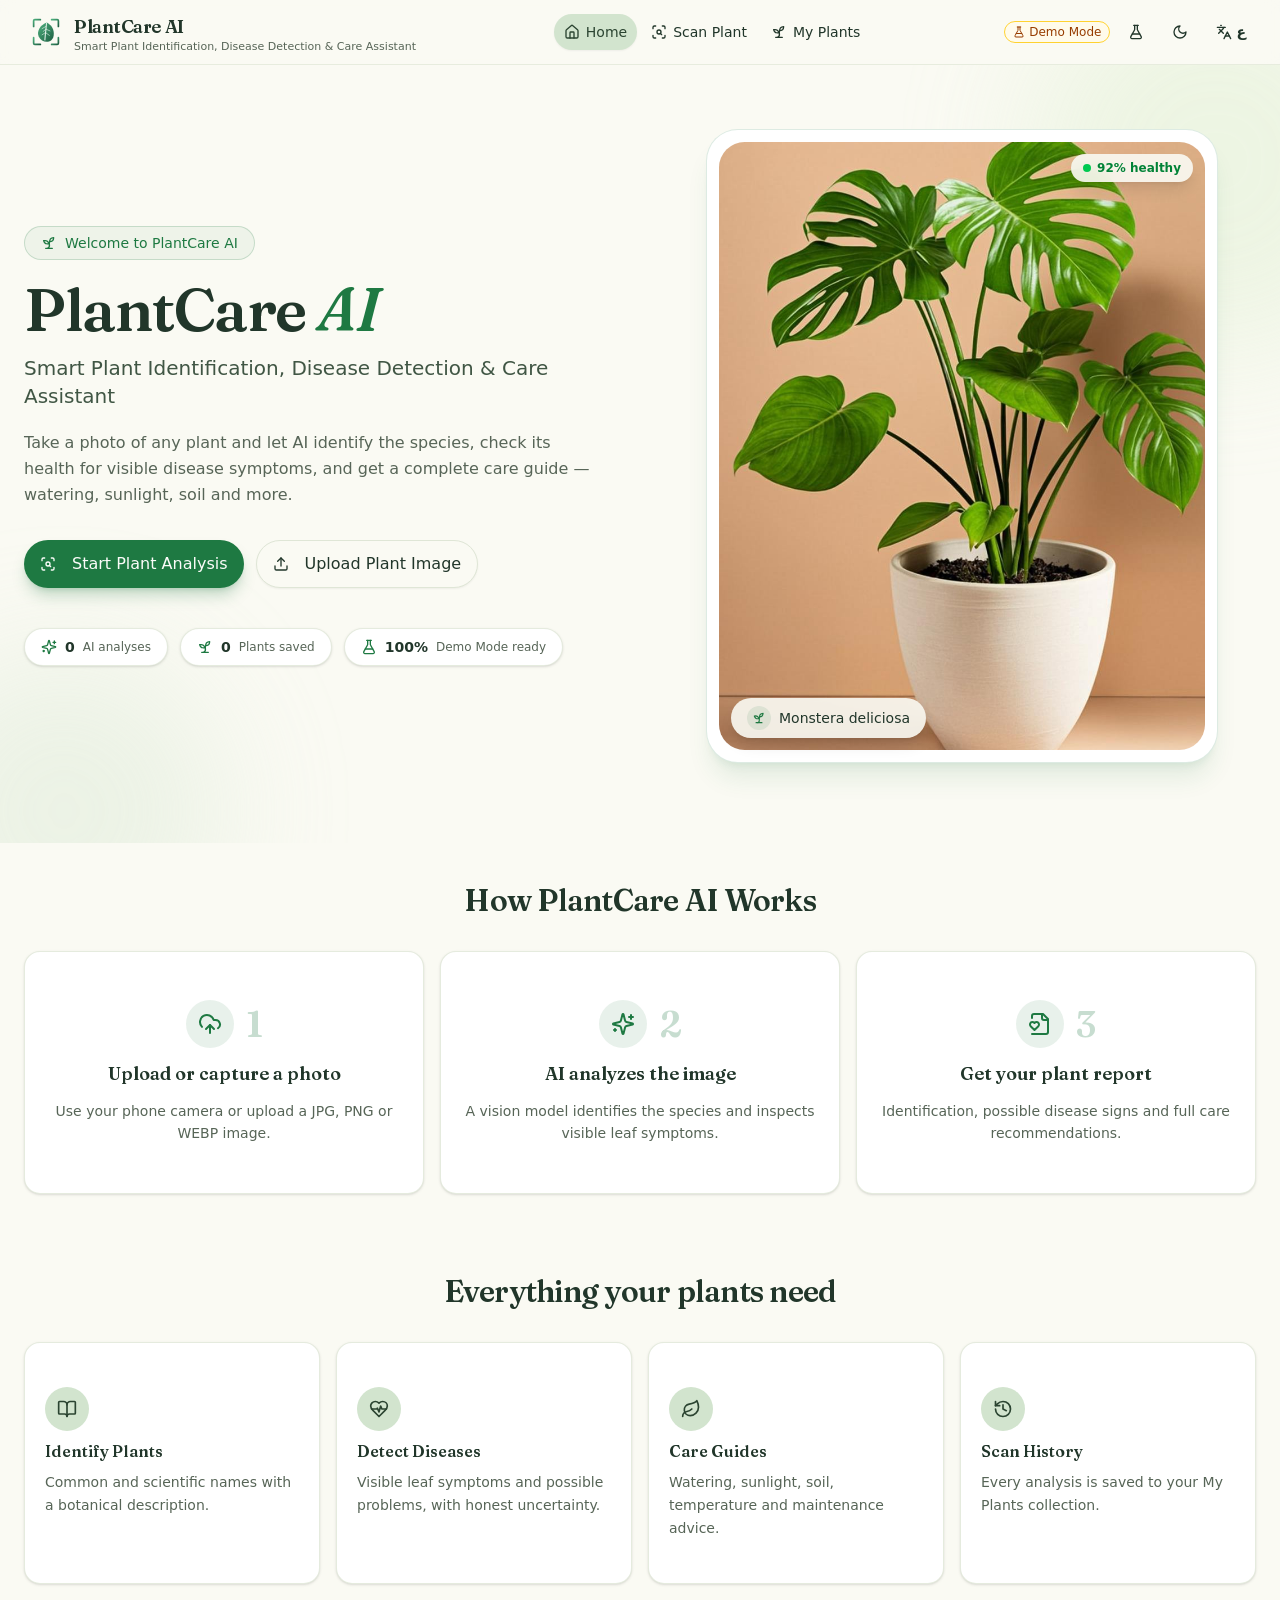
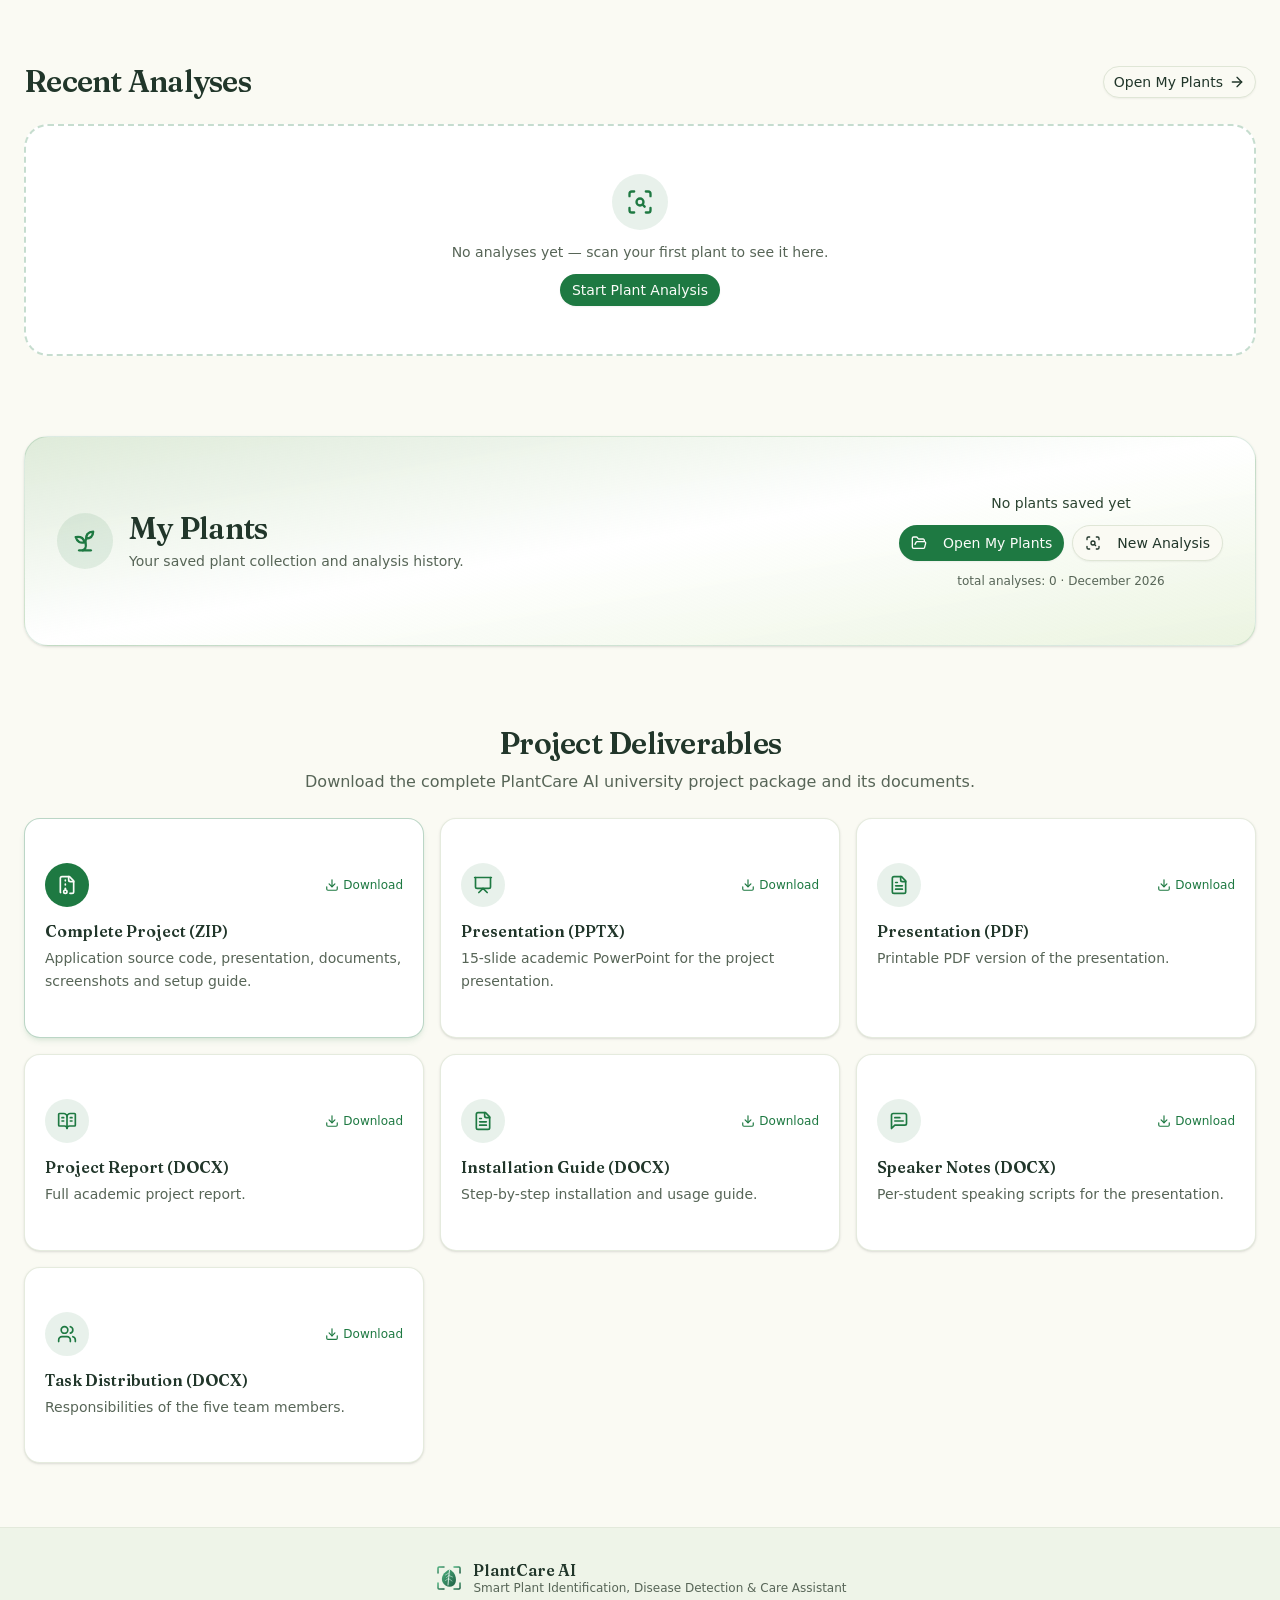
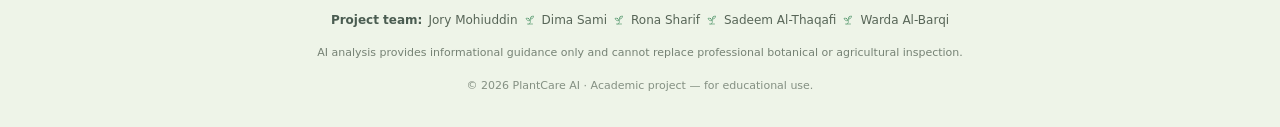
==== index.html @ 771bd0c8 "PlantCare AI - static PWA build (Demo Mode + localStorage)" ====
<!DOCTYPE html><!--mfFXc1mA4t9Ssm4bQJdGR--><html lang="en" dir="ltr"><head><meta charSet="utf-8"/><meta name="viewport" content="width=device-width, initial-scale=1, maximum-scale=1, viewport-fit=cover, user-scalable=no"/><link rel="preload" href="/_next/static/media/03bda585a99c6450-s.p.ad37b9d9.woff2" as="font" crossorigin="" type="font/woff2"/><link rel="preload" href="/_next/static/media/3c7c6164b2587822-s.p.7f689f7d.woff2" as="font" crossorigin="" type="font/woff2"/><link rel="preload" href="/_next/static/media/744885950b1fe0ff-s.p.aa165a4d.woff2" as="font" crossorigin="" type="font/woff2"/><link rel="preload" href="/_next/static/media/83afe278b6a6bb3c-s.p.3a6ba036.woff2" as="font" crossorigin="" type="font/woff2"/><link rel="preload" as="image" href="/hero-plant.png"/><link rel="stylesheet" href="/_next/static/chunks/dd756af5e0d811d9.css" data-precedence="next"/><link rel="stylesheet" href="/_next/static/chunks/18bc8b0139c3424d.css" data-precedence="next"/><link rel="preload" as="script" fetchPriority="low" href="/_next/static/chunks/58c60a5fa6b544da.js"/><script src="/_next/static/chunks/771dedee3f5e1621.js" async=""></script><script src="/_next/static/chunks/66e3bf27d5c040a6.js" async=""></script><script src="/_next/static/chunks/turbopack-ecc1a90a7cceb577.js" async=""></script><script src="/_next/static/chunks/00d69327ba5409fd.js" async=""></script><script src="/_next/static/chunks/1104eb3445058576.js" async=""></script><script src="/_next/static/chunks/33d3f2c0cda968c7.js" async=""></script><script src="/_next/static/chunks/ba1fbe4ec4967b3c.js" async=""></script><meta name="next-size-adjust" content=""/><meta name="theme-color" media="(prefers-color-scheme: light)" content="#2E6B4F"/><meta name="theme-color" media="(prefers-color-scheme: dark)" content="#1E4A36"/><title>PlantCare AI — Smart Plant Identification, Disease Detection &amp; Care Assistant</title><meta name="description" content="Take a photo of any plant and let AI identify the species, detect visible disease symptoms, and provide a complete care guide. Academic project by Jory Mohiuddin, Dima Sami, Rona Sharif, Sadeem Al-Thaqafi and Warda Al-Barqi."/><meta name="application-name" content="PlantCare AI"/><link rel="manifest" href="/manifest.webmanifest"/><meta name="keywords" content="PlantCare AI,plant identification,plant disease detection,AI plant care,botany,smart agriculture"/><meta name="format-detection" content="telephone=no"/><meta name="mobile-web-app-capable" content="yes"/><meta name="apple-mobile-web-app-title" content="PlantCare AI"/><meta name="apple-mobile-web-app-status-bar-style" content="default"/><link rel="icon" href="/icon-192.png" sizes="192x192" type="image/png"/><link rel="icon" href="/icon-512.png" sizes="512x512" type="image/png"/><link rel="apple-touch-icon" href="/apple-touch-icon.png" sizes="180x180" type="image/png"/><script src="/_next/static/chunks/a6dad97d9634a72d.js" noModule=""></script></head><body class="fraunces_3cca8f93-module__8n-LZG__variable inter_987ed741-module__3d4SEW__variable noto_kufi_arabic_4b59ee94-module__-ZyL3a__variable antialiased bg-background text-foreground"><div hidden=""><!--$--><!--/$--></div><script>((a,b,c,d,e,f,g,h)=>{let i=document.documentElement,j=["light","dark"];function k(b){var c;(Array.isArray(a)?a:[a]).forEach(a=>{let c="class"===a,d=c&&f?e.map(a=>f[a]||a):e;c?(i.classList.remove(...d),i.classList.add(f&&f[b]?f[b]:b)):i.setAttribute(a,b)}),c=b,h&&j.includes(c)&&(i.style.colorScheme=c)}if(d)k(d);else try{let a=localStorage.getItem(b)||c,d=g&&"system"===a?window.matchMedia("(prefers-color-scheme: dark)").matches?"dark":"light":a;k(d)}catch(a){}})("class","theme","light",null,["light","dark"],null,false,true)</script><div class="flex min-h-screen flex-col bg-background text-foreground pb-[calc(66px+env(safe-area-inset-bottom))] md:pb-0"><header class="sticky top-0 z-40 w-full border-b border-border/70 bg-background/85 backdrop-blur supports-[backdrop-filter]:bg-background/70" style="padding-top:env(safe-area-inset-top)"><div class="mx-auto flex h-16 w-full max-w-7xl items-center justify-between gap-2 px-4 sm:px-6"><button class="flex items-center gap-2.5 rounded-xl px-1 py-1 outline-none focus-visible:ring-2 focus-visible:ring-ring" aria-label="PlantCare AI home"><svg viewBox="0 0 64 64" class="h-9 w-9 shrink-0" role="img" aria-label="PlantCare AI leaf logo"><defs><linearGradient id="leafGradient" x1="0" y1="0" x2="1" y2="1"><stop offset="0%" stop-color="#4caf7d"></stop><stop offset="100%" stop-color="#1e5f43"></stop></linearGradient></defs><path d="M10 22 V12 a2 2 0 0 1 2-2 H22" fill="none" stroke="url(#leafGradient)" stroke-width="3" stroke-linecap="round"></path><path d="M42 10 H52 a2 2 0 0 1 2 2 V22" fill="none" stroke="url(#leafGradient)" stroke-width="3" stroke-linecap="round"></path><path d="M54 42 V52 a2 2 0 0 1-2 2 H42" fill="none" stroke="url(#leafGradient)" stroke-width="3" stroke-linecap="round"></path><path d="M22 54 H12 a2 2 0 0 1-2-2 V42" fill="none" stroke="url(#leafGradient)" stroke-width="3" stroke-linecap="round"></path><path d="M33 15 C 21 20 15 31 19 40 C 23 49 34 52 41 47 C 48 42 47 28 41 21 C 39 19 36 16 33 15 Z" fill="url(#leafGradient)"></path><path d="M33 16 C 32 26 31 34 30 46" fill="none" stroke="#eaf6ef" stroke-width="2" stroke-linecap="round" opacity="0.9"></path><path d="M32 22 L 25 26 M32 27 L 27 31 M31 33 L 25 37 M31 33 L 38 38 M32 27 L 39 30" fill="none" stroke="#eaf6ef" stroke-width="1.4" stroke-linecap="round" opacity="0.75"></path></svg><span class="flex flex-col items-start leading-none"><span class="font-display text-lg font-semibold tracking-tight text-foreground">PlantCare AI</span><span class="hidden text-[11px] text-muted-foreground sm:inline-block">Smart Plant Identification, Disease Detection &amp; Care Assistant</span></span></button><nav class="flex items-center gap-1" aria-label="Main navigation"><button data-slot="button" class="inline-flex items-center justify-center whitespace-nowrap font-medium transition-all disabled:pointer-events-none disabled:opacity-50 [&amp;_svg]:pointer-events-none [&amp;_svg:not([class*=&#x27;size-&#x27;])]:size-4 shrink-0 [&amp;_svg]:shrink-0 outline-none focus-visible:border-ring focus-visible:ring-ring/50 focus-visible:ring-[3px] aria-invalid:ring-destructive/20 dark:aria-invalid:ring-destructive/40 aria-invalid:border-destructive bg-secondary text-secondary-foreground shadow-xs hover:bg-secondary/80 has-[&gt;svg]:px-2.5 h-9 gap-1.5 rounded-full px-2.5 text-sm sm:px-4" aria-current="page"><svg xmlns="http://www.w3.org/2000/svg" width="24" height="24" viewBox="0 0 24 24" fill="none" stroke="currentColor" stroke-width="2" stroke-linecap="round" stroke-linejoin="round" class="lucide lucide-house h-4 w-4" aria-hidden="true"><path d="M15 21v-8a1 1 0 0 0-1-1h-4a1 1 0 0 0-1 1v8"></path><path d="M3 10a2 2 0 0 1 .709-1.528l7-5.999a2 2 0 0 1 2.582 0l7 5.999A2 2 0 0 1 21 10v9a2 2 0 0 1-2 2H5a2 2 0 0 1-2-2z"></path></svg><span class="hidden sm:inline">Home</span><span class="sr-only sm:not-sr-only sm:hidden">Home</span></button><button data-slot="button" class="inline-flex items-center justify-center whitespace-nowrap font-medium transition-all disabled:pointer-events-none disabled:opacity-50 [&amp;_svg]:pointer-events-none [&amp;_svg:not([class*=&#x27;size-&#x27;])]:size-4 shrink-0 [&amp;_svg]:shrink-0 outline-none focus-visible:border-ring focus-visible:ring-ring/50 focus-visible:ring-[3px] aria-invalid:ring-destructive/20 dark:aria-invalid:ring-destructive/40 aria-invalid:border-destructive hover:bg-accent hover:text-accent-foreground dark:hover:bg-accent/50 has-[&gt;svg]:px-2.5 h-9 gap-1.5 rounded-full px-2.5 text-sm sm:px-4"><svg xmlns="http://www.w3.org/2000/svg" width="24" height="24" viewBox="0 0 24 24" fill="none" stroke="currentColor" stroke-width="2" stroke-linecap="round" stroke-linejoin="round" class="lucide lucide-scan-search h-4 w-4" aria-hidden="true"><path d="M3 7V5a2 2 0 0 1 2-2h2"></path><path d="M17 3h2a2 2 0 0 1 2 2v2"></path><path d="M21 17v2a2 2 0 0 1-2 2h-2"></path><path d="M7 21H5a2 2 0 0 1-2-2v-2"></path><circle cx="12" cy="12" r="3"></circle><path d="m16 16-1.9-1.9"></path></svg><span class="hidden xs:inline sm:inline">Scan Plant</span><span class="sr-only sm:not-sr-only sm:hidden">Scan Plant</span></button><button data-slot="button" class="inline-flex items-center justify-center whitespace-nowrap font-medium transition-all disabled:pointer-events-none disabled:opacity-50 [&amp;_svg]:pointer-events-none [&amp;_svg:not([class*=&#x27;size-&#x27;])]:size-4 shrink-0 [&amp;_svg]:shrink-0 outline-none focus-visible:border-ring focus-visible:ring-ring/50 focus-visible:ring-[3px] aria-invalid:ring-destructive/20 dark:aria-invalid:ring-destructive/40 aria-invalid:border-destructive hover:bg-accent hover:text-accent-foreground dark:hover:bg-accent/50 has-[&gt;svg]:px-2.5 h-9 gap-1.5 rounded-full px-2.5 text-sm sm:px-4"><svg xmlns="http://www.w3.org/2000/svg" width="24" height="24" viewBox="0 0 24 24" fill="none" stroke="currentColor" stroke-width="2" stroke-linecap="round" stroke-linejoin="round" class="lucide lucide-sprout h-4 w-4" aria-hidden="true"><path d="M7 20h10"></path><path d="M10 20c5.5-2.5.8-6.4 3-10"></path><path d="M9.5 9.4c1.1.8 1.8 2.2 2.3 3.7-2 .4-3.5.4-4.8-.3-1.2-.6-2.3-1.9-3-4.2 2.8-.5 4.4 0 5.5.8z"></path><path d="M14.1 6a7 7 0 0 0-1.1 4c1.9-.1 3.3-.6 4.3-1.4 1-1 1.6-2.3 1.7-4.6-2.7.1-4 1-4.9 2z"></path></svg><span class="hidden sm:inline">My Plants</span><span class="sr-only sm:not-sr-only sm:hidden">My Plants</span></button></nav><div class="flex items-center gap-1.5 sm:gap-2"><span data-slot="badge" class="items-center justify-center border px-2 py-0.5 text-xs font-medium w-fit whitespace-nowrap shrink-0 [&amp;&gt;svg]:size-3 [&amp;&gt;svg]:pointer-events-none focus-visible:border-ring focus-visible:ring-ring/50 focus-visible:ring-[3px] aria-invalid:ring-destructive/20 dark:aria-invalid:ring-destructive/40 aria-invalid:border-destructive transition-[color,box-shadow] overflow-hidden [a&amp;]:hover:bg-accent [a&amp;]:hover:text-accent-foreground hidden gap-1 rounded-full border-green-300 bg-green-50 text-green-800 md:inline-flex dark:border-green-800 dark:bg-green-950 dark:text-green-300"><svg xmlns="http://www.w3.org/2000/svg" width="24" height="24" viewBox="0 0 24 24" fill="none" stroke="currentColor" stroke-width="2" stroke-linecap="round" stroke-linejoin="round" class="lucide lucide-sparkles h-3 w-3" aria-hidden="true"><path d="M9.937 15.5A2 2 0 0 0 8.5 14.063l-6.135-1.582a.5.5 0 0 1 0-.962L8.5 9.936A2 2 0 0 0 9.937 8.5l1.582-6.135a.5.5 0 0 1 .963 0L14.063 8.5A2 2 0 0 0 15.5 9.937l6.135 1.581a.5.5 0 0 1 0 .964L15.5 14.063a2 2 0 0 0-1.437 1.437l-1.582 6.135a.5.5 0 0 1-.963 0z"></path><path d="M20 3v4"></path><path d="M22 5h-4"></path><path d="M4 17v2"></path><path d="M5 18H3"></path></svg>AI Connected</span><button data-slot="popover-trigger" class="inline-flex items-center justify-center gap-2 whitespace-nowrap text-sm font-medium transition-all disabled:pointer-events-none disabled:opacity-50 [&amp;_svg]:pointer-events-none [&amp;_svg:not([class*=&#x27;size-&#x27;])]:size-4 shrink-0 [&amp;_svg]:shrink-0 outline-none focus-visible:border-ring focus-visible:ring-ring/50 focus-visible:ring-[3px] aria-invalid:ring-destructive/20 dark:aria-invalid:ring-destructive/40 aria-invalid:border-destructive hover:bg-accent hover:text-accent-foreground dark:hover:bg-accent/50 size-9 h-9 w-9 rounded-full" aria-label="Demo mode toggle" type="button" aria-haspopup="dialog" aria-expanded="false" aria-controls="radix-_R_1clfdb_" data-state="closed"><svg xmlns="http://www.w3.org/2000/svg" width="24" height="24" viewBox="0 0 24 24" fill="none" stroke="currentColor" stroke-width="2" stroke-linecap="round" stroke-linejoin="round" class="lucide lucide-flask-conical h-4 w-4" aria-hidden="true"><path d="M14 2v6a2 2 0 0 0 .245.96l5.51 10.08A2 2 0 0 1 18 22H6a2 2 0 0 1-1.755-2.96l5.51-10.08A2 2 0 0 0 10 8V2"></path><path d="M6.453 15h11.094"></path><path d="M8.5 2h7"></path></svg></button><button data-slot="button" class="inline-flex items-center justify-center gap-2 whitespace-nowrap text-sm font-medium transition-all disabled:pointer-events-none disabled:opacity-50 [&amp;_svg]:pointer-events-none [&amp;_svg:not([class*=&#x27;size-&#x27;])]:size-4 shrink-0 [&amp;_svg]:shrink-0 outline-none focus-visible:border-ring focus-visible:ring-ring/50 focus-visible:ring-[3px] aria-invalid:ring-destructive/20 dark:aria-invalid:ring-destructive/40 aria-invalid:border-destructive hover:bg-accent hover:text-accent-foreground dark:hover:bg-accent/50 size-9 h-9 w-9 rounded-full" aria-label="Toggle dark mode"><svg xmlns="http://www.w3.org/2000/svg" width="24" height="24" viewBox="0 0 24 24" fill="none" stroke="currentColor" stroke-width="2" stroke-linecap="round" stroke-linejoin="round" class="lucide lucide-moon h-4 w-4" aria-hidden="true"><path d="M12 3a6 6 0 0 0 9 9 9 9 0 1 1-9-9Z"></path></svg></button><button data-slot="button" class="inline-flex items-center justify-center whitespace-nowrap text-sm font-medium transition-all disabled:pointer-events-none disabled:opacity-50 [&amp;_svg]:pointer-events-none [&amp;_svg:not([class*=&#x27;size-&#x27;])]:size-4 shrink-0 [&amp;_svg]:shrink-0 outline-none focus-visible:border-ring focus-visible:ring-ring/50 focus-visible:ring-[3px] aria-invalid:ring-destructive/20 dark:aria-invalid:ring-destructive/40 aria-invalid:border-destructive hover:bg-accent hover:text-accent-foreground dark:hover:bg-accent/50 has-[&gt;svg]:px-2.5 h-9 gap-1 rounded-full px-2.5" aria-label="Switch language English Arabic"><svg xmlns="http://www.w3.org/2000/svg" width="24" height="24" viewBox="0 0 24 24" fill="none" stroke="currentColor" stroke-width="2" stroke-linecap="round" stroke-linejoin="round" class="lucide lucide-languages h-4 w-4" aria-hidden="true"><path d="m5 8 6 6"></path><path d="m4 14 6-6 2-3"></path><path d="M2 5h12"></path><path d="M7 2h1"></path><path d="m22 22-5-10-5 10"></path><path d="M14 18h6"></path></svg><span class="text-sm font-semibold">ع</span></button></div></div></header><main class="flex-1"><div style="opacity:0;transform:translateY(10px)"><section class="relative overflow-hidden"><div aria-hidden="true" class="pointer-events-none absolute -top-24 end-[-8rem] h-96 w-96 rounded-full bg-accent/50 blur-3xl opacity-70"></div><div aria-hidden="true" class="pointer-events-none absolute -bottom-32 start-[-6rem] h-80 w-80 rounded-full bg-secondary/60 blur-3xl opacity-60"></div><div class="mx-auto grid w-full max-w-7xl items-center gap-10 px-4 pb-14 pt-12 sm:px-6 lg:grid-cols-2 lg:gap-14 lg:pb-20 lg:pt-16"><div class="relative z-10 text-center lg:text-start"><div class="mb-4 inline-flex items-center gap-2 rounded-full border border-primary/20 bg-primary/5 px-4 py-1.5 text-sm font-medium text-primary" style="opacity:0;transform:translateY(16px)"><svg xmlns="http://www.w3.org/2000/svg" width="24" height="24" viewBox="0 0 24 24" fill="none" stroke="currentColor" stroke-width="2" stroke-linecap="round" stroke-linejoin="round" class="lucide lucide-sprout h-4 w-4" aria-hidden="true"><path d="M7 20h10"></path><path d="M10 20c5.5-2.5.8-6.4 3-10"></path><path d="M9.5 9.4c1.1.8 1.8 2.2 2.3 3.7-2 .4-3.5.4-4.8-.3-1.2-.6-2.3-1.9-3-4.2 2.8-.5 4.4 0 5.5.8z"></path><path d="M14.1 6a7 7 0 0 0-1.1 4c1.9-.1 3.3-.6 4.3-1.4 1-1 1.6-2.3 1.7-4.6-2.7.1-4 1-4.9 2z"></path></svg>Welcome to PlantCare AI</div><h1 class="font-display text-4xl font-semibold leading-[1.1] tracking-tight text-foreground sm:text-5xl lg:text-6xl" style="opacity:0;transform:translateY(20px)">PlantCare<!-- --> <span class="italic text-primary">AI</span></h1><p class="mt-3 max-w-xl text-lg font-medium text-secondary-foreground/90 sm:text-xl lg:mx-0" style="opacity:0;transform:translateY(20px)">Smart Plant Identification, Disease Detection &amp; Care Assistant</p><p class="mx-auto mt-5 max-w-xl text-base leading-relaxed text-muted-foreground lg:mx-0" style="opacity:0;transform:translateY(20px)">Take a photo of any plant and let AI identify the species, check its health for visible disease symptoms, and get a complete care guide — watering, sunlight, soil and more.</p><div class="mt-8 flex flex-col items-center gap-3 sm:flex-row sm:justify-center lg:justify-start" style="opacity:0;transform:translateY(20px)"><button data-slot="button" class="inline-flex items-center justify-center gap-2 whitespace-nowrap font-medium disabled:pointer-events-none disabled:opacity-50 [&amp;_svg]:pointer-events-none [&amp;_svg:not([class*=&#x27;size-&#x27;])]:size-4 shrink-0 [&amp;_svg]:shrink-0 outline-none focus-visible:border-ring focus-visible:ring-ring/50 focus-visible:ring-[3px] aria-invalid:ring-destructive/20 dark:aria-invalid:ring-destructive/40 aria-invalid:border-destructive bg-primary text-primary-foreground hover:bg-primary/90 has-[&gt;svg]:px-4 h-12 rounded-full px-7 text-base shadow-lg shadow-primary/25 transition-transform hover:-translate-y-0.5"><svg xmlns="http://www.w3.org/2000/svg" width="24" height="24" viewBox="0 0 24 24" fill="none" stroke="currentColor" stroke-width="2" stroke-linecap="round" stroke-linejoin="round" class="lucide lucide-scan-search me-2 h-5 w-5" aria-hidden="true"><path d="M3 7V5a2 2 0 0 1 2-2h2"></path><path d="M17 3h2a2 2 0 0 1 2 2v2"></path><path d="M21 17v2a2 2 0 0 1-2 2h-2"></path><path d="M7 21H5a2 2 0 0 1-2-2v-2"></path><circle cx="12" cy="12" r="3"></circle><path d="m16 16-1.9-1.9"></path></svg>Start Plant Analysis</button><button data-slot="button" class="inline-flex items-center justify-center gap-2 whitespace-nowrap font-medium transition-all disabled:pointer-events-none disabled:opacity-50 [&amp;_svg]:pointer-events-none [&amp;_svg:not([class*=&#x27;size-&#x27;])]:size-4 shrink-0 [&amp;_svg]:shrink-0 outline-none focus-visible:border-ring focus-visible:ring-ring/50 focus-visible:ring-[3px] aria-invalid:ring-destructive/20 dark:aria-invalid:ring-destructive/40 aria-invalid:border-destructive border bg-background shadow-xs hover:bg-accent hover:text-accent-foreground dark:bg-input/30 dark:border-input dark:hover:bg-input/50 has-[&gt;svg]:px-4 h-12 rounded-full px-7 text-base"><svg xmlns="http://www.w3.org/2000/svg" width="24" height="24" viewBox="0 0 24 24" fill="none" stroke="currentColor" stroke-width="2" stroke-linecap="round" stroke-linejoin="round" class="lucide lucide-upload me-2 h-5 w-5" aria-hidden="true"><path d="M12 3v12"></path><path d="m17 8-5-5-5 5"></path><path d="M21 15v4a2 2 0 0 1-2 2H5a2 2 0 0 1-2-2v-4"></path></svg>Upload Plant Image</button></div><div class="mt-10 flex flex-wrap items-center justify-center gap-3 lg:justify-start" style="opacity:0"><div class="flex items-center gap-2 rounded-full border border-border/80 bg-card px-4 py-2 shadow-sm"><span class="text-primary"><svg xmlns="http://www.w3.org/2000/svg" width="24" height="24" viewBox="0 0 24 24" fill="none" stroke="currentColor" stroke-width="2" stroke-linecap="round" stroke-linejoin="round" class="lucide lucide-sparkles h-4 w-4" aria-hidden="true"><path d="M9.937 15.5A2 2 0 0 0 8.5 14.063l-6.135-1.582a.5.5 0 0 1 0-.962L8.5 9.936A2 2 0 0 0 9.937 8.5l1.582-6.135a.5.5 0 0 1 .963 0L14.063 8.5A2 2 0 0 0 15.5 9.937l6.135 1.581a.5.5 0 0 1 0 .964L15.5 14.063a2 2 0 0 0-1.437 1.437l-1.582 6.135a.5.5 0 0 1-.963 0z"></path><path d="M20 3v4"></path><path d="M22 5h-4"></path><path d="M4 17v2"></path><path d="M5 18H3"></path></svg></span><span class="text-sm font-bold text-foreground">0</span><span class="text-xs text-muted-foreground">AI analyses</span></div><div class="flex items-center gap-2 rounded-full border border-border/80 bg-card px-4 py-2 shadow-sm"><span class="text-primary"><svg xmlns="http://www.w3.org/2000/svg" width="24" height="24" viewBox="0 0 24 24" fill="none" stroke="currentColor" stroke-width="2" stroke-linecap="round" stroke-linejoin="round" class="lucide lucide-sprout h-4 w-4" aria-hidden="true"><path d="M7 20h10"></path><path d="M10 20c5.5-2.5.8-6.4 3-10"></path><path d="M9.5 9.4c1.1.8 1.8 2.2 2.3 3.7-2 .4-3.5.4-4.8-.3-1.2-.6-2.3-1.9-3-4.2 2.8-.5 4.4 0 5.5.8z"></path><path d="M14.1 6a7 7 0 0 0-1.1 4c1.9-.1 3.3-.6 4.3-1.4 1-1 1.6-2.3 1.7-4.6-2.7.1-4 1-4.9 2z"></path></svg></span><span class="text-sm font-bold text-foreground">0</span><span class="text-xs text-muted-foreground">Plants saved</span></div><div class="flex items-center gap-2 rounded-full border border-border/80 bg-card px-4 py-2 shadow-sm"><span class="text-primary"><svg xmlns="http://www.w3.org/2000/svg" width="24" height="24" viewBox="0 0 24 24" fill="none" stroke="currentColor" stroke-width="2" stroke-linecap="round" stroke-linejoin="round" class="lucide lucide-flask-conical h-4 w-4" aria-hidden="true"><path d="M14 2v6a2 2 0 0 0 .245.96l5.51 10.08A2 2 0 0 1 18 22H6a2 2 0 0 1-1.755-2.96l5.51-10.08A2 2 0 0 0 10 8V2"></path><path d="M6.453 15h11.094"></path><path d="M8.5 2h7"></path></svg></span><span class="text-sm font-bold text-foreground">100%</span><span class="text-xs text-muted-foreground">Demo Mode ready</span></div></div></div><div class="relative z-10 mx-auto w-full max-w-md lg:max-w-lg" style="opacity:0;transform:scale(0.96)"><div class="relative rounded-[2rem] border border-primary/15 bg-card p-3 shadow-xl shadow-primary/10"><img src="/hero-plant.png" alt="Healthy monstera plant with large green leaves" class="aspect-[4/5] w-full rounded-[1.6rem] object-cover"/><div class="absolute bottom-6 start-6 flex items-center gap-2 rounded-full bg-background/90 px-4 py-2 text-sm font-medium text-foreground shadow-lg backdrop-blur"><span class="flex h-6 w-6 items-center justify-center rounded-full bg-primary/10 text-primary"><svg xmlns="http://www.w3.org/2000/svg" width="24" height="24" viewBox="0 0 24 24" fill="none" stroke="currentColor" stroke-width="2" stroke-linecap="round" stroke-linejoin="round" class="lucide lucide-sprout h-3.5 w-3.5" aria-hidden="true"><path d="M7 20h10"></path><path d="M10 20c5.5-2.5.8-6.4 3-10"></path><path d="M9.5 9.4c1.1.8 1.8 2.2 2.3 3.7-2 .4-3.5.4-4.8-.3-1.2-.6-2.3-1.9-3-4.2 2.8-.5 4.4 0 5.5.8z"></path><path d="M14.1 6a7 7 0 0 0-1.1 4c1.9-.1 3.3-.6 4.3-1.4 1-1 1.6-2.3 1.7-4.6-2.7.1-4 1-4.9 2z"></path></svg></span>Monstera deliciosa</div><div class="absolute top-6 end-6 flex items-center gap-1.5 rounded-full bg-background/90 px-3 py-1.5 text-xs font-semibold text-green-700 shadow-lg backdrop-blur dark:text-green-400"><span class="h-2 w-2 rounded-full bg-green-500"></span>92% healthy</div></div></div></div></section><section class="mx-auto w-full max-w-7xl px-4 py-10 sm:px-6"><h2 class="text-center font-display text-3xl font-semibold tracking-tight">How PlantCare AI Works</h2><div class="mt-8 grid gap-4 md:grid-cols-3"><div style="opacity:0;transform:translateY(16px)"><div data-slot="card" class="text-card-foreground flex flex-col gap-6 border py-6 shadow-sm h-full rounded-2xl border-border/80 bg-card"><div data-slot="card-content" class="flex h-full flex-col items-center gap-3 p-6 text-center"><div class="flex items-center gap-3"><span class="flex h-12 w-12 items-center justify-center rounded-full bg-primary/10 text-primary"><svg xmlns="http://www.w3.org/2000/svg" width="24" height="24" viewBox="0 0 24 24" fill="none" stroke="currentColor" stroke-width="2" stroke-linecap="round" stroke-linejoin="round" class="lucide lucide-cloud-upload h-6 w-6" aria-hidden="true"><path d="M12 13v8"></path><path d="M4 14.899A7 7 0 1 1 15.71 8h1.79a4.5 4.5 0 0 1 2.5 8.242"></path><path d="m8 17 4-4 4 4"></path></svg></span><span class="font-display text-4xl font-semibold text-primary/25">1</span></div><h3 class="font-display text-lg font-semibold">Upload or capture a photo</h3><p class="text-sm leading-relaxed text-muted-foreground">Use your phone camera or upload a JPG, PNG or WEBP image.</p></div></div></div><div style="opacity:0;transform:translateY(16px)"><div data-slot="card" class="text-card-foreground flex flex-col gap-6 border py-6 shadow-sm h-full rounded-2xl border-border/80 bg-card"><div data-slot="card-content" class="flex h-full flex-col items-center gap-3 p-6 text-center"><div class="flex items-center gap-3"><span class="flex h-12 w-12 items-center justify-center rounded-full bg-primary/10 text-primary"><svg xmlns="http://www.w3.org/2000/svg" width="24" height="24" viewBox="0 0 24 24" fill="none" stroke="currentColor" stroke-width="2" stroke-linecap="round" stroke-linejoin="round" class="lucide lucide-sparkles h-6 w-6" aria-hidden="true"><path d="M9.937 15.5A2 2 0 0 0 8.5 14.063l-6.135-1.582a.5.5 0 0 1 0-.962L8.5 9.936A2 2 0 0 0 9.937 8.5l1.582-6.135a.5.5 0 0 1 .963 0L14.063 8.5A2 2 0 0 0 15.5 9.937l6.135 1.581a.5.5 0 0 1 0 .964L15.5 14.063a2 2 0 0 0-1.437 1.437l-1.582 6.135a.5.5 0 0 1-.963 0z"></path><path d="M20 3v4"></path><path d="M22 5h-4"></path><path d="M4 17v2"></path><path d="M5 18H3"></path></svg></span><span class="font-display text-4xl font-semibold text-primary/25">2</span></div><h3 class="font-display text-lg font-semibold">AI analyzes the image</h3><p class="text-sm leading-relaxed text-muted-foreground">A vision model identifies the species and inspects visible leaf symptoms.</p></div></div></div><div style="opacity:0;transform:translateY(16px)"><div data-slot="card" class="text-card-foreground flex flex-col gap-6 border py-6 shadow-sm h-full rounded-2xl border-border/80 bg-card"><div data-slot="card-content" class="flex h-full flex-col items-center gap-3 p-6 text-center"><div class="flex items-center gap-3"><span class="flex h-12 w-12 items-center justify-center rounded-full bg-primary/10 text-primary"><svg xmlns="http://www.w3.org/2000/svg" width="24" height="24" viewBox="0 0 24 24" fill="none" stroke="currentColor" stroke-width="2" stroke-linecap="round" stroke-linejoin="round" class="lucide lucide-file-heart h-6 w-6" aria-hidden="true"><path d="M4 22h14a2 2 0 0 0 2-2V7l-5-5H6a2 2 0 0 0-2 2v2"></path><path d="M14 2v4a2 2 0 0 0 2 2h4"></path><path d="M10.29 10.7a2.43 2.43 0 0 0-2.66-.52c-.29.12-.56.3-.78.53l-.35.34-.35-.34a2.43 2.43 0 0 0-2.65-.53c-.3.12-.56.3-.79.53-.95.94-1 2.53.2 3.74L6.5 18l3.6-3.55c1.2-1.21 1.14-2.8.19-3.74Z"></path></svg></span><span class="font-display text-4xl font-semibold text-primary/25">3</span></div><h3 class="font-display text-lg font-semibold">Get your plant report</h3><p class="text-sm leading-relaxed text-muted-foreground">Identification, possible disease signs and full care recommendations.</p></div></div></div></div></section><section class="mx-auto w-full max-w-7xl px-4 py-10 sm:px-6"><h2 class="text-center font-display text-3xl font-semibold tracking-tight">Everything your plants need</h2><div class="mt-8 grid gap-4 sm:grid-cols-2 lg:grid-cols-4"><div style="opacity:0;transform:translateY(16px)"><div data-slot="card" class="text-card-foreground flex flex-col gap-6 border py-6 shadow-sm group h-full rounded-2xl border-border/80 bg-card transition-all hover:-translate-y-1 hover:shadow-md hover:shadow-primary/10"><div data-slot="card-content" class="flex h-full flex-col gap-2 p-5"><span class="flex h-11 w-11 items-center justify-center rounded-full bg-secondary text-secondary-foreground transition-colors group-hover:bg-primary group-hover:text-primary-foreground"><svg xmlns="http://www.w3.org/2000/svg" width="24" height="24" viewBox="0 0 24 24" fill="none" stroke="currentColor" stroke-width="2" stroke-linecap="round" stroke-linejoin="round" class="lucide lucide-book-open h-5 w-5" aria-hidden="true"><path d="M12 7v14"></path><path d="M3 18a1 1 0 0 1-1-1V4a1 1 0 0 1 1-1h5a4 4 0 0 1 4 4 4 4 0 0 1 4-4h5a1 1 0 0 1 1 1v13a1 1 0 0 1-1 1h-6a3 3 0 0 0-3 3 3 3 0 0 0-3-3z"></path></svg></span><h3 class="font-display text-base font-semibold">Identify Plants</h3><p class="text-sm leading-relaxed text-muted-foreground">Common and scientific names with a botanical description.</p></div></div></div><div style="opacity:0;transform:translateY(16px)"><div data-slot="card" class="text-card-foreground flex flex-col gap-6 border py-6 shadow-sm group h-full rounded-2xl border-border/80 bg-card transition-all hover:-translate-y-1 hover:shadow-md hover:shadow-primary/10"><div data-slot="card-content" class="flex h-full flex-col gap-2 p-5"><span class="flex h-11 w-11 items-center justify-center rounded-full bg-secondary text-secondary-foreground transition-colors group-hover:bg-primary group-hover:text-primary-foreground"><svg xmlns="http://www.w3.org/2000/svg" width="24" height="24" viewBox="0 0 24 24" fill="none" stroke="currentColor" stroke-width="2" stroke-linecap="round" stroke-linejoin="round" class="lucide lucide-heart-pulse h-5 w-5" aria-hidden="true"><path d="M19 14c1.49-1.46 3-3.21 3-5.5A5.5 5.5 0 0 0 16.5 3c-1.76 0-3 .5-4.5 2-1.5-1.5-2.74-2-4.5-2A5.5 5.5 0 0 0 2 8.5c0 2.3 1.5 4.05 3 5.5l7 7Z"></path><path d="M3.22 12H9.5l.5-1 2 4.5 2-7 1.5 3.5h5.27"></path></svg></span><h3 class="font-display text-base font-semibold">Detect Diseases</h3><p class="text-sm leading-relaxed text-muted-foreground">Visible leaf symptoms and possible problems, with honest uncertainty.</p></div></div></div><div style="opacity:0;transform:translateY(16px)"><div data-slot="card" class="text-card-foreground flex flex-col gap-6 border py-6 shadow-sm group h-full rounded-2xl border-border/80 bg-card transition-all hover:-translate-y-1 hover:shadow-md hover:shadow-primary/10"><div data-slot="card-content" class="flex h-full flex-col gap-2 p-5"><span class="flex h-11 w-11 items-center justify-center rounded-full bg-secondary text-secondary-foreground transition-colors group-hover:bg-primary group-hover:text-primary-foreground"><svg xmlns="http://www.w3.org/2000/svg" width="24" height="24" viewBox="0 0 24 24" fill="none" stroke="currentColor" stroke-width="2" stroke-linecap="round" stroke-linejoin="round" class="lucide lucide-leaf h-5 w-5" aria-hidden="true"><path d="M11 20A7 7 0 0 1 9.8 6.1C15.5 5 17 4.48 19 2c1 2 2 4.18 2 8 0 5.5-4.78 10-10 10Z"></path><path d="M2 21c0-3 1.85-5.36 5.08-6C9.5 14.52 12 13 13 12"></path></svg></span><h3 class="font-display text-base font-semibold">Care Guides</h3><p class="text-sm leading-relaxed text-muted-foreground">Watering, sunlight, soil, temperature and maintenance advice.</p></div></div></div><div style="opacity:0;transform:translateY(16px)"><div data-slot="card" class="text-card-foreground flex flex-col gap-6 border py-6 shadow-sm group h-full rounded-2xl border-border/80 bg-card transition-all hover:-translate-y-1 hover:shadow-md hover:shadow-primary/10"><div data-slot="card-content" class="flex h-full flex-col gap-2 p-5"><span class="flex h-11 w-11 items-center justify-center rounded-full bg-secondary text-secondary-foreground transition-colors group-hover:bg-primary group-hover:text-primary-foreground"><svg xmlns="http://www.w3.org/2000/svg" width="24" height="24" viewBox="0 0 24 24" fill="none" stroke="currentColor" stroke-width="2" stroke-linecap="round" stroke-linejoin="round" class="lucide lucide-history h-5 w-5" aria-hidden="true"><path d="M3 12a9 9 0 1 0 9-9 9.75 9.75 0 0 0-6.74 2.74L3 8"></path><path d="M3 3v5h5"></path><path d="M12 7v5l4 2"></path></svg></span><h3 class="font-display text-base font-semibold">Scan History</h3><p class="text-sm leading-relaxed text-muted-foreground">Every analysis is saved to your My Plants collection.</p></div></div></div></div></section><section class="mx-auto w-full max-w-7xl px-4 py-10 sm:px-6"><div class="mb-6 flex flex-wrap items-center justify-between gap-3"><h2 class="font-display text-3xl font-semibold tracking-tight">Recent Analyses</h2><button data-slot="button" class="inline-flex items-center justify-center whitespace-nowrap text-sm font-medium transition-all disabled:pointer-events-none disabled:opacity-50 [&amp;_svg]:pointer-events-none [&amp;_svg:not([class*=&#x27;size-&#x27;])]:size-4 shrink-0 [&amp;_svg]:shrink-0 outline-none focus-visible:border-ring focus-visible:ring-ring/50 focus-visible:ring-[3px] aria-invalid:ring-destructive/20 dark:aria-invalid:ring-destructive/40 aria-invalid:border-destructive border bg-background shadow-xs hover:bg-accent hover:text-accent-foreground dark:bg-input/30 dark:border-input dark:hover:bg-input/50 h-8 px-3 has-[&gt;svg]:px-2.5 gap-1.5 rounded-full">Open My Plants<svg xmlns="http://www.w3.org/2000/svg" width="24" height="24" viewBox="0 0 24 24" fill="none" stroke="currentColor" stroke-width="2" stroke-linecap="round" stroke-linejoin="round" class="lucide lucide-arrow-right h-4 w-4" aria-hidden="true"><path d="M5 12h14"></path><path d="m12 5 7 7-7 7"></path></svg></button></div><div class="flex flex-col items-center gap-3 rounded-3xl border-2 border-dashed border-primary/25 bg-card px-6 py-12 text-center"><span class="flex h-14 w-14 items-center justify-center rounded-full bg-primary/10 text-primary"><svg xmlns="http://www.w3.org/2000/svg" width="24" height="24" viewBox="0 0 24 24" fill="none" stroke="currentColor" stroke-width="2" stroke-linecap="round" stroke-linejoin="round" class="lucide lucide-scan-search h-7 w-7" aria-hidden="true"><path d="M3 7V5a2 2 0 0 1 2-2h2"></path><path d="M17 3h2a2 2 0 0 1 2 2v2"></path><path d="M21 17v2a2 2 0 0 1-2 2h-2"></path><path d="M7 21H5a2 2 0 0 1-2-2v-2"></path><circle cx="12" cy="12" r="3"></circle><path d="m16 16-1.9-1.9"></path></svg></span><p class="max-w-sm text-sm text-muted-foreground">No analyses yet — scan your first plant to see it here.</p><button data-slot="button" class="inline-flex items-center justify-center whitespace-nowrap text-sm font-medium transition-all disabled:pointer-events-none disabled:opacity-50 [&amp;_svg]:pointer-events-none [&amp;_svg:not([class*=&#x27;size-&#x27;])]:size-4 shrink-0 [&amp;_svg]:shrink-0 outline-none focus-visible:border-ring focus-visible:ring-ring/50 focus-visible:ring-[3px] aria-invalid:ring-destructive/20 dark:aria-invalid:ring-destructive/40 aria-invalid:border-destructive bg-primary text-primary-foreground shadow-xs hover:bg-primary/90 h-8 gap-1.5 px-3 has-[&gt;svg]:px-2.5 rounded-full">Start Plant Analysis</button></div></section><section class="mx-auto w-full max-w-7xl px-4 py-10 sm:px-6"><div data-slot="card" class="text-card-foreground flex flex-col gap-6 border py-6 shadow-sm overflow-hidden rounded-3xl border-primary/15 bg-gradient-to-br from-secondary/70 via-card to-accent/40"><div data-slot="card-content" class="flex flex-col items-center justify-between gap-6 p-6 sm:flex-row sm:p-8"><div class="flex items-center gap-4 text-center sm:text-start"><span class="flex h-14 w-14 shrink-0 items-center justify-center rounded-full bg-primary/10 text-primary"><svg xmlns="http://www.w3.org/2000/svg" width="24" height="24" viewBox="0 0 24 24" fill="none" stroke="currentColor" stroke-width="2" stroke-linecap="round" stroke-linejoin="round" class="lucide lucide-sprout h-7 w-7" aria-hidden="true"><path d="M7 20h10"></path><path d="M10 20c5.5-2.5.8-6.4 3-10"></path><path d="M9.5 9.4c1.1.8 1.8 2.2 2.3 3.7-2 .4-3.5.4-4.8-.3-1.2-.6-2.3-1.9-3-4.2 2.8-.5 4.4 0 5.5.8z"></path><path d="M14.1 6a7 7 0 0 0-1.1 4c1.9-.1 3.3-.6 4.3-1.4 1-1 1.6-2.3 1.7-4.6-2.7.1-4 1-4.9 2z"></path></svg></span><div class="space-y-1"><h2 class="font-display text-2xl font-semibold tracking-tight sm:text-3xl">My Plants</h2><p class="text-sm text-muted-foreground">Your saved plant collection and analysis history.</p></div></div><div class="flex flex-col items-center gap-3"><span class="text-sm font-medium text-secondary-foreground">No plants saved yet</span><div class="flex flex-wrap justify-center gap-2"><button data-slot="button" class="inline-flex items-center justify-center gap-2 whitespace-nowrap text-sm font-medium transition-all disabled:pointer-events-none disabled:opacity-50 [&amp;_svg]:pointer-events-none [&amp;_svg:not([class*=&#x27;size-&#x27;])]:size-4 shrink-0 [&amp;_svg]:shrink-0 outline-none focus-visible:border-ring focus-visible:ring-ring/50 focus-visible:ring-[3px] aria-invalid:ring-destructive/20 dark:aria-invalid:ring-destructive/40 aria-invalid:border-destructive bg-primary text-primary-foreground shadow-xs hover:bg-primary/90 h-9 px-4 py-2 has-[&gt;svg]:px-3 rounded-full"><svg xmlns="http://www.w3.org/2000/svg" width="24" height="24" viewBox="0 0 24 24" fill="none" stroke="currentColor" stroke-width="2" stroke-linecap="round" stroke-linejoin="round" class="lucide lucide-folder-open me-2 h-4 w-4" aria-hidden="true"><path d="m6 14 1.5-2.9A2 2 0 0 1 9.24 10H20a2 2 0 0 1 1.94 2.5l-1.54 6a2 2 0 0 1-1.95 1.5H4a2 2 0 0 1-2-2V5a2 2 0 0 1 2-2h3.9a2 2 0 0 1 1.69.9l.81 1.2a2 2 0 0 0 1.67.9H18a2 2 0 0 1 2 2v2"></path></svg>Open My Plants</button><button data-slot="button" class="inline-flex items-center justify-center gap-2 whitespace-nowrap text-sm font-medium transition-all disabled:pointer-events-none disabled:opacity-50 [&amp;_svg]:pointer-events-none [&amp;_svg:not([class*=&#x27;size-&#x27;])]:size-4 shrink-0 [&amp;_svg]:shrink-0 outline-none focus-visible:border-ring focus-visible:ring-ring/50 focus-visible:ring-[3px] aria-invalid:ring-destructive/20 dark:aria-invalid:ring-destructive/40 aria-invalid:border-destructive border bg-background shadow-xs hover:bg-accent hover:text-accent-foreground dark:bg-input/30 dark:border-input dark:hover:bg-input/50 h-9 px-4 py-2 has-[&gt;svg]:px-3 rounded-full"><svg xmlns="http://www.w3.org/2000/svg" width="24" height="24" viewBox="0 0 24 24" fill="none" stroke="currentColor" stroke-width="2" stroke-linecap="round" stroke-linejoin="round" class="lucide lucide-scan-search me-2 h-4 w-4" aria-hidden="true"><path d="M3 7V5a2 2 0 0 1 2-2h2"></path><path d="M17 3h2a2 2 0 0 1 2 2v2"></path><path d="M21 17v2a2 2 0 0 1-2 2h-2"></path><path d="M7 21H5a2 2 0 0 1-2-2v-2"></path><circle cx="12" cy="12" r="3"></circle><path d="m16 16-1.9-1.9"></path></svg>New Analysis</button></div><span class="text-xs text-muted-foreground">total analyses<!-- -->: <!-- -->0<!-- --> ·<!-- --> <!-- -->November 2026</span></div></div></div></section><section class="mx-auto w-full max-w-7xl px-4 py-10 pb-16 sm:px-6" id="deliverables"><div class="mb-6 text-center"><h2 class="font-display text-3xl font-semibold tracking-tight">Project Deliverables</h2><p class="mx-auto mt-2 max-w-2xl text-sm text-muted-foreground sm:text-base">Download the complete PlantCare AI university project package and its documents.</p></div><div class="grid gap-4 sm:grid-cols-2 lg:grid-cols-3"><a href="/downloads/PlantCare_AI_Complete_Project.zip" download="" tabindex="0" class="group focus-visible:outline-none focus-visible:ring-2 focus-visible:ring-ring rounded-2xl" aria-label="Complete Project (ZIP) - Download" style="opacity:0;transform:translateY(14px)"><div data-slot="card" class="text-card-foreground flex flex-col gap-6 border py-6 h-full rounded-2xl bg-card transition-all group-hover:-translate-y-1 group-hover:shadow-lg border-primary/30 shadow-md shadow-primary/10"><div data-slot="card-content" class="flex h-full flex-col gap-3 p-5"><div class="flex items-center justify-between"><span class="flex h-11 w-11 items-center justify-center rounded-full bg-primary text-primary-foreground"><svg xmlns="http://www.w3.org/2000/svg" width="24" height="24" viewBox="0 0 24 24" fill="none" stroke="currentColor" stroke-width="2" stroke-linecap="round" stroke-linejoin="round" class="lucide lucide-file-archive h-5 w-5" aria-hidden="true"><path d="M10 12v-1"></path><path d="M10 18v-2"></path><path d="M10 7V6"></path><path d="M14 2v4a2 2 0 0 0 2 2h4"></path><path d="M15.5 22H18a2 2 0 0 0 2-2V7l-5-5H6a2 2 0 0 0-2 2v16a2 2 0 0 0 .274 1.01"></path><circle cx="10" cy="20" r="2"></circle></svg></span><span class="flex items-center gap-1 text-xs font-medium text-primary"><svg xmlns="http://www.w3.org/2000/svg" width="24" height="24" viewBox="0 0 24 24" fill="none" stroke="currentColor" stroke-width="2" stroke-linecap="round" stroke-linejoin="round" class="lucide lucide-download h-3.5 w-3.5" aria-hidden="true"><path d="M12 15V3"></path><path d="M21 15v4a2 2 0 0 1-2 2H5a2 2 0 0 1-2-2v-4"></path><path d="m7 10 5 5 5-5"></path></svg>Download</span></div><div class="flex-1"><h3 class="font-display text-base font-semibold">Complete Project (ZIP)</h3><p class="mt-1 text-sm leading-relaxed text-muted-foreground">Application source code, presentation, documents, screenshots and setup guide.</p></div></div></div></a><a href="/downloads/PlantCare_AI_Presentation.pptx" download="" tabindex="0" class="group focus-visible:outline-none focus-visible:ring-2 focus-visible:ring-ring rounded-2xl" aria-label="Presentation (PPTX) - Download" style="opacity:0;transform:translateY(14px)"><div data-slot="card" class="text-card-foreground flex flex-col gap-6 border py-6 shadow-sm h-full rounded-2xl border-border/80 bg-card transition-all group-hover:-translate-y-1 group-hover:shadow-lg"><div data-slot="card-content" class="flex h-full flex-col gap-3 p-5"><div class="flex items-center justify-between"><span class="flex h-11 w-11 items-center justify-center rounded-full bg-primary/10 text-primary"><svg xmlns="http://www.w3.org/2000/svg" width="24" height="24" viewBox="0 0 24 24" fill="none" stroke="currentColor" stroke-width="2" stroke-linecap="round" stroke-linejoin="round" class="lucide lucide-presentation h-5 w-5" aria-hidden="true"><path d="M2 3h20"></path><path d="M21 3v11a2 2 0 0 1-2 2H5a2 2 0 0 1-2-2V3"></path><path d="m7 21 5-5 5 5"></path></svg></span><span class="flex items-center gap-1 text-xs font-medium text-primary"><svg xmlns="http://www.w3.org/2000/svg" width="24" height="24" viewBox="0 0 24 24" fill="none" stroke="currentColor" stroke-width="2" stroke-linecap="round" stroke-linejoin="round" class="lucide lucide-download h-3.5 w-3.5" aria-hidden="true"><path d="M12 15V3"></path><path d="M21 15v4a2 2 0 0 1-2 2H5a2 2 0 0 1-2-2v-4"></path><path d="m7 10 5 5 5-5"></path></svg>Download</span></div><div class="flex-1"><h3 class="font-display text-base font-semibold">Presentation (PPTX)</h3><p class="mt-1 text-sm leading-relaxed text-muted-foreground">15-slide academic PowerPoint for the project presentation.</p></div></div></div></a><a href="/downloads/PlantCare_AI_Presentation.pdf" download="" tabindex="0" class="group focus-visible:outline-none focus-visible:ring-2 focus-visible:ring-ring rounded-2xl" aria-label="Presentation (PDF) - Download" style="opacity:0;transform:translateY(14px)"><div data-slot="card" class="text-card-foreground flex flex-col gap-6 border py-6 shadow-sm h-full rounded-2xl border-border/80 bg-card transition-all group-hover:-translate-y-1 group-hover:shadow-lg"><div data-slot="card-content" class="flex h-full flex-col gap-3 p-5"><div class="flex items-center justify-between"><span class="flex h-11 w-11 items-center justify-center rounded-full bg-primary/10 text-primary"><svg xmlns="http://www.w3.org/2000/svg" width="24" height="24" viewBox="0 0 24 24" fill="none" stroke="currentColor" stroke-width="2" stroke-linecap="round" stroke-linejoin="round" class="lucide lucide-file-text h-5 w-5" aria-hidden="true"><path d="M15 2H6a2 2 0 0 0-2 2v16a2 2 0 0 0 2 2h12a2 2 0 0 0 2-2V7Z"></path><path d="M14 2v4a2 2 0 0 0 2 2h4"></path><path d="M10 9H8"></path><path d="M16 13H8"></path><path d="M16 17H8"></path></svg></span><span class="flex items-center gap-1 text-xs font-medium text-primary"><svg xmlns="http://www.w3.org/2000/svg" width="24" height="24" viewBox="0 0 24 24" fill="none" stroke="currentColor" stroke-width="2" stroke-linecap="round" stroke-linejoin="round" class="lucide lucide-download h-3.5 w-3.5" aria-hidden="true"><path d="M12 15V3"></path><path d="M21 15v4a2 2 0 0 1-2 2H5a2 2 0 0 1-2-2v-4"></path><path d="m7 10 5 5 5-5"></path></svg>Download</span></div><div class="flex-1"><h3 class="font-display text-base font-semibold">Presentation (PDF)</h3><p class="mt-1 text-sm leading-relaxed text-muted-foreground">Printable PDF version of the presentation.</p></div></div></div></a><a href="/downloads/Project_Report.docx" download="" tabindex="0" class="group focus-visible:outline-none focus-visible:ring-2 focus-visible:ring-ring rounded-2xl" aria-label="Project Report (DOCX) - Download" style="opacity:0;transform:translateY(14px)"><div data-slot="card" class="text-card-foreground flex flex-col gap-6 border py-6 shadow-sm h-full rounded-2xl border-border/80 bg-card transition-all group-hover:-translate-y-1 group-hover:shadow-lg"><div data-slot="card-content" class="flex h-full flex-col gap-3 p-5"><div class="flex items-center justify-between"><span class="flex h-11 w-11 items-center justify-center rounded-full bg-primary/10 text-primary"><svg xmlns="http://www.w3.org/2000/svg" width="24" height="24" viewBox="0 0 24 24" fill="none" stroke="currentColor" stroke-width="2" stroke-linecap="round" stroke-linejoin="round" class="lucide lucide-book-open-text h-5 w-5" aria-hidden="true"><path d="M12 7v14"></path><path d="M16 12h2"></path><path d="M16 8h2"></path><path d="M3 18a1 1 0 0 1-1-1V4a1 1 0 0 1 1-1h5a4 4 0 0 1 4 4 4 4 0 0 1 4-4h5a1 1 0 0 1 1 1v13a1 1 0 0 1-1 1h-6a3 3 0 0 0-3 3 3 3 0 0 0-3-3z"></path><path d="M6 12h2"></path><path d="M6 8h2"></path></svg></span><span class="flex items-center gap-1 text-xs font-medium text-primary"><svg xmlns="http://www.w3.org/2000/svg" width="24" height="24" viewBox="0 0 24 24" fill="none" stroke="currentColor" stroke-width="2" stroke-linecap="round" stroke-linejoin="round" class="lucide lucide-download h-3.5 w-3.5" aria-hidden="true"><path d="M12 15V3"></path><path d="M21 15v4a2 2 0 0 1-2 2H5a2 2 0 0 1-2-2v-4"></path><path d="m7 10 5 5 5-5"></path></svg>Download</span></div><div class="flex-1"><h3 class="font-display text-base font-semibold">Project Report (DOCX)</h3><p class="mt-1 text-sm leading-relaxed text-muted-foreground">Full academic project report.</p></div></div></div></a><a href="/downloads/Installation_Guide.docx" download="" tabindex="0" class="group focus-visible:outline-none focus-visible:ring-2 focus-visible:ring-ring rounded-2xl" aria-label="Installation Guide (DOCX) - Download" style="opacity:0;transform:translateY(14px)"><div data-slot="card" class="text-card-foreground flex flex-col gap-6 border py-6 shadow-sm h-full rounded-2xl border-border/80 bg-card transition-all group-hover:-translate-y-1 group-hover:shadow-lg"><div data-slot="card-content" class="flex h-full flex-col gap-3 p-5"><div class="flex items-center justify-between"><span class="flex h-11 w-11 items-center justify-center rounded-full bg-primary/10 text-primary"><svg xmlns="http://www.w3.org/2000/svg" width="24" height="24" viewBox="0 0 24 24" fill="none" stroke="currentColor" stroke-width="2" stroke-linecap="round" stroke-linejoin="round" class="lucide lucide-file-text h-5 w-5" aria-hidden="true"><path d="M15 2H6a2 2 0 0 0-2 2v16a2 2 0 0 0 2 2h12a2 2 0 0 0 2-2V7Z"></path><path d="M14 2v4a2 2 0 0 0 2 2h4"></path><path d="M10 9H8"></path><path d="M16 13H8"></path><path d="M16 17H8"></path></svg></span><span class="flex items-center gap-1 text-xs font-medium text-primary"><svg xmlns="http://www.w3.org/2000/svg" width="24" height="24" viewBox="0 0 24 24" fill="none" stroke="currentColor" stroke-width="2" stroke-linecap="round" stroke-linejoin="round" class="lucide lucide-download h-3.5 w-3.5" aria-hidden="true"><path d="M12 15V3"></path><path d="M21 15v4a2 2 0 0 1-2 2H5a2 2 0 0 1-2-2v-4"></path><path d="m7 10 5 5 5-5"></path></svg>Download</span></div><div class="flex-1"><h3 class="font-display text-base font-semibold">Installation Guide (DOCX)</h3><p class="mt-1 text-sm leading-relaxed text-muted-foreground">Step-by-step installation and usage guide.</p></div></div></div></a><a href="/downloads/Presentation_Speaker_Notes.docx" download="" tabindex="0" class="group focus-visible:outline-none focus-visible:ring-2 focus-visible:ring-ring rounded-2xl" aria-label="Speaker Notes (DOCX) - Download" style="opacity:0;transform:translateY(14px)"><div data-slot="card" class="text-card-foreground flex flex-col gap-6 border py-6 shadow-sm h-full rounded-2xl border-border/80 bg-card transition-all group-hover:-translate-y-1 group-hover:shadow-lg"><div data-slot="card-content" class="flex h-full flex-col gap-3 p-5"><div class="flex items-center justify-between"><span class="flex h-11 w-11 items-center justify-center rounded-full bg-primary/10 text-primary"><svg xmlns="http://www.w3.org/2000/svg" width="24" height="24" viewBox="0 0 24 24" fill="none" stroke="currentColor" stroke-width="2" stroke-linecap="round" stroke-linejoin="round" class="lucide lucide-message-square-text h-5 w-5" aria-hidden="true"><path d="M21 15a2 2 0 0 1-2 2H7l-4 4V5a2 2 0 0 1 2-2h14a2 2 0 0 1 2 2z"></path><path d="M13 8H7"></path><path d="M17 12H7"></path></svg></span><span class="flex items-center gap-1 text-xs font-medium text-primary"><svg xmlns="http://www.w3.org/2000/svg" width="24" height="24" viewBox="0 0 24 24" fill="none" stroke="currentColor" stroke-width="2" stroke-linecap="round" stroke-linejoin="round" class="lucide lucide-download h-3.5 w-3.5" aria-hidden="true"><path d="M12 15V3"></path><path d="M21 15v4a2 2 0 0 1-2 2H5a2 2 0 0 1-2-2v-4"></path><path d="m7 10 5 5 5-5"></path></svg>Download</span></div><div class="flex-1"><h3 class="font-display text-base font-semibold">Speaker Notes (DOCX)</h3><p class="mt-1 text-sm leading-relaxed text-muted-foreground">Per-student speaking scripts for the presentation.</p></div></div></div></a><a href="/downloads/Student_Task_Distribution.docx" download="" tabindex="0" class="group focus-visible:outline-none focus-visible:ring-2 focus-visible:ring-ring rounded-2xl" aria-label="Task Distribution (DOCX) - Download" style="opacity:0;transform:translateY(14px)"><div data-slot="card" class="text-card-foreground flex flex-col gap-6 border py-6 shadow-sm h-full rounded-2xl border-border/80 bg-card transition-all group-hover:-translate-y-1 group-hover:shadow-lg"><div data-slot="card-content" class="flex h-full flex-col gap-3 p-5"><div class="flex items-center justify-between"><span class="flex h-11 w-11 items-center justify-center rounded-full bg-primary/10 text-primary"><svg xmlns="http://www.w3.org/2000/svg" width="24" height="24" viewBox="0 0 24 24" fill="none" stroke="currentColor" stroke-width="2" stroke-linecap="round" stroke-linejoin="round" class="lucide lucide-users h-5 w-5" aria-hidden="true"><path d="M16 21v-2a4 4 0 0 0-4-4H6a4 4 0 0 0-4 4v2"></path><path d="M16 3.128a4 4 0 0 1 0 7.744"></path><path d="M22 21v-2a4 4 0 0 0-3-3.87"></path><circle cx="9" cy="7" r="4"></circle></svg></span><span class="flex items-center gap-1 text-xs font-medium text-primary"><svg xmlns="http://www.w3.org/2000/svg" width="24" height="24" viewBox="0 0 24 24" fill="none" stroke="currentColor" stroke-width="2" stroke-linecap="round" stroke-linejoin="round" class="lucide lucide-download h-3.5 w-3.5" aria-hidden="true"><path d="M12 15V3"></path><path d="M21 15v4a2 2 0 0 1-2 2H5a2 2 0 0 1-2-2v-4"></path><path d="m7 10 5 5 5-5"></path></svg>Download</span></div><div class="flex-1"><h3 class="font-display text-base font-semibold">Task Distribution (DOCX)</h3><p class="mt-1 text-sm leading-relaxed text-muted-foreground">Responsibilities of the five team members.</p></div></div></div></a></div></section></div></main><div class="hidden md:block"><footer class="mt-auto w-full border-t border-border/70 bg-secondary/30 pb-[env(safe-area-inset-bottom)]"><div class="mx-auto flex w-full max-w-7xl flex-col items-center gap-4 px-4 py-8 text-center sm:px-6"><div class="flex items-center gap-2"><svg viewBox="0 0 64 64" class="h-8 w-8" role="img" aria-label="PlantCare AI leaf logo"><defs><linearGradient id="leafGradient" x1="0" y1="0" x2="1" y2="1"><stop offset="0%" stop-color="#4caf7d"></stop><stop offset="100%" stop-color="#1e5f43"></stop></linearGradient></defs><path d="M10 22 V12 a2 2 0 0 1 2-2 H22" fill="none" stroke="url(#leafGradient)" stroke-width="3" stroke-linecap="round"></path><path d="M42 10 H52 a2 2 0 0 1 2 2 V22" fill="none" stroke="url(#leafGradient)" stroke-width="3" stroke-linecap="round"></path><path d="M54 42 V52 a2 2 0 0 1-2 2 H42" fill="none" stroke="url(#leafGradient)" stroke-width="3" stroke-linecap="round"></path><path d="M22 54 H12 a2 2 0 0 1-2-2 V42" fill="none" stroke="url(#leafGradient)" stroke-width="3" stroke-linecap="round"></path><path d="M33 15 C 21 20 15 31 19 40 C 23 49 34 52 41 47 C 48 42 47 28 41 21 C 39 19 36 16 33 15 Z" fill="url(#leafGradient)"></path><path d="M33 16 C 32 26 31 34 30 46" fill="none" stroke="#eaf6ef" stroke-width="2" stroke-linecap="round" opacity="0.9"></path><path d="M32 22 L 25 26 M32 27 L 27 31 M31 33 L 25 37 M31 33 L 38 38 M32 27 L 39 30" fill="none" stroke="#eaf6ef" stroke-width="1.4" stroke-linecap="round" opacity="0.75"></path></svg><div class="text-start"><p class="font-display text-base font-semibold leading-tight">PlantCare AI</p><p class="text-xs text-muted-foreground">Smart Plant Identification, Disease Detection &amp; Care Assistant</p></div></div><div class="flex flex-wrap items-center justify-center gap-x-1.5 gap-y-1 text-xs text-muted-foreground"><span class="font-semibold text-foreground/80">Project team<!-- -->:</span><span class="inline-flex items-center gap-1.5">Jory Mohiuddin</span><span class="inline-flex items-center gap-1.5"><svg xmlns="http://www.w3.org/2000/svg" width="24" height="24" viewBox="0 0 24 24" fill="none" stroke="currentColor" stroke-width="2" stroke-linecap="round" stroke-linejoin="round" class="lucide lucide-sprout h-3 w-3 text-primary/50" aria-hidden="true"><path d="M7 20h10"></path><path d="M10 20c5.5-2.5.8-6.4 3-10"></path><path d="M9.5 9.4c1.1.8 1.8 2.2 2.3 3.7-2 .4-3.5.4-4.8-.3-1.2-.6-2.3-1.9-3-4.2 2.8-.5 4.4 0 5.5.8z"></path><path d="M14.1 6a7 7 0 0 0-1.1 4c1.9-.1 3.3-.6 4.3-1.4 1-1 1.6-2.3 1.7-4.6-2.7.1-4 1-4.9 2z"></path></svg>Dima Sami</span><span class="inline-flex items-center gap-1.5"><svg xmlns="http://www.w3.org/2000/svg" width="24" height="24" viewBox="0 0 24 24" fill="none" stroke="currentColor" stroke-width="2" stroke-linecap="round" stroke-linejoin="round" class="lucide lucide-sprout h-3 w-3 text-primary/50" aria-hidden="true"><path d="M7 20h10"></path><path d="M10 20c5.5-2.5.8-6.4 3-10"></path><path d="M9.5 9.4c1.1.8 1.8 2.2 2.3 3.7-2 .4-3.5.4-4.8-.3-1.2-.6-2.3-1.9-3-4.2 2.8-.5 4.4 0 5.5.8z"></path><path d="M14.1 6a7 7 0 0 0-1.1 4c1.9-.1 3.3-.6 4.3-1.4 1-1 1.6-2.3 1.7-4.6-2.7.1-4 1-4.9 2z"></path></svg>Rona Sharif</span><span class="inline-flex items-center gap-1.5"><svg xmlns="http://www.w3.org/2000/svg" width="24" height="24" viewBox="0 0 24 24" fill="none" stroke="currentColor" stroke-width="2" stroke-linecap="round" stroke-linejoin="round" class="lucide lucide-sprout h-3 w-3 text-primary/50" aria-hidden="true"><path d="M7 20h10"></path><path d="M10 20c5.5-2.5.8-6.4 3-10"></path><path d="M9.5 9.4c1.1.8 1.8 2.2 2.3 3.7-2 .4-3.5.4-4.8-.3-1.2-.6-2.3-1.9-3-4.2 2.8-.5 4.4 0 5.5.8z"></path><path d="M14.1 6a7 7 0 0 0-1.1 4c1.9-.1 3.3-.6 4.3-1.4 1-1 1.6-2.3 1.7-4.6-2.7.1-4 1-4.9 2z"></path></svg>Sadeem Al-Thaqafi</span><span class="inline-flex items-center gap-1.5"><svg xmlns="http://www.w3.org/2000/svg" width="24" height="24" viewBox="0 0 24 24" fill="none" stroke="currentColor" stroke-width="2" stroke-linecap="round" stroke-linejoin="round" class="lucide lucide-sprout h-3 w-3 text-primary/50" aria-hidden="true"><path d="M7 20h10"></path><path d="M10 20c5.5-2.5.8-6.4 3-10"></path><path d="M9.5 9.4c1.1.8 1.8 2.2 2.3 3.7-2 .4-3.5.4-4.8-.3-1.2-.6-2.3-1.9-3-4.2 2.8-.5 4.4 0 5.5.8z"></path><path d="M14.1 6a7 7 0 0 0-1.1 4c1.9-.1 3.3-.6 4.3-1.4 1-1 1.6-2.3 1.7-4.6-2.7.1-4 1-4.9 2z"></path></svg>Warda Al-Barqi</span></div><p class="max-w-2xl text-[11px] leading-relaxed text-muted-foreground/80">AI analysis provides informational guidance only and cannot replace professional botanical or agricultural inspection.</p><p class="text-[11px] text-muted-foreground/70">© <!-- -->2026<!-- --> PlantCare AI · <!-- -->Academic project — for educational use.</p></div></footer></div><nav aria-label="Home" class="fixed inset-x-0 bottom-0 z-40 border-t border-border/70 bg-background/95 backdrop-blur supports-[backdrop-filter]:bg-background/88 md:hidden" style="padding-bottom:env(safe-area-inset-bottom)"><div class="mx-auto flex w-full max-w-md items-stretch justify-around px-2"><button type="button" aria-current="page" class="flex min-h-[60px] min-w-[44px] flex-1 flex-col items-center justify-center gap-0.5 rounded-2xl py-1.5 outline-none transition-colors focus-visible:ring-2 focus-visible:ring-ring active:bg-secondary/60"><span class="flex h-8 w-16 items-center justify-center rounded-full transition-all duration-200 bg-secondary"><svg xmlns="http://www.w3.org/2000/svg" width="24" height="24" viewBox="0 0 24 24" fill="none" stroke="currentColor" stroke-width="2.4" stroke-linecap="round" stroke-linejoin="round" class="lucide lucide-house h-5 w-5 transition-colors text-primary" aria-hidden="true"><path d="M15 21v-8a1 1 0 0 0-1-1h-4a1 1 0 0 0-1 1v8"></path><path d="M3 10a2 2 0 0 1 .709-1.528l7-5.999a2 2 0 0 1 2.582 0l7 5.999A2 2 0 0 1 21 10v9a2 2 0 0 1-2 2H5a2 2 0 0 1-2-2z"></path></svg></span><span class="text-[11px] leading-none transition-colors font-bold text-primary">Home</span></button><button type="button" class="flex min-h-[60px] min-w-[44px] flex-1 flex-col items-center justify-center gap-0.5 rounded-2xl py-1.5 outline-none transition-colors focus-visible:ring-2 focus-visible:ring-ring active:bg-secondary/60"><span class="flex h-8 w-16 items-center justify-center rounded-full transition-all duration-200 bg-transparent"><svg xmlns="http://www.w3.org/2000/svg" width="24" height="24" viewBox="0 0 24 24" fill="none" stroke="currentColor" stroke-width="2" stroke-linecap="round" stroke-linejoin="round" class="lucide lucide-scan-search h-5 w-5 transition-colors text-muted-foreground" aria-hidden="true"><path d="M3 7V5a2 2 0 0 1 2-2h2"></path><path d="M17 3h2a2 2 0 0 1 2 2v2"></path><path d="M21 17v2a2 2 0 0 1-2 2h-2"></path><path d="M7 21H5a2 2 0 0 1-2-2v-2"></path><circle cx="12" cy="12" r="3"></circle><path d="m16 16-1.9-1.9"></path></svg></span><span class="text-[11px] leading-none transition-colors font-medium text-muted-foreground">Scan Plant</span></button><button type="button" class="flex min-h-[60px] min-w-[44px] flex-1 flex-col items-center justify-center gap-0.5 rounded-2xl py-1.5 outline-none transition-colors focus-visible:ring-2 focus-visible:ring-ring active:bg-secondary/60"><span class="flex h-8 w-16 items-center justify-center rounded-full transition-all duration-200 bg-transparent"><svg xmlns="http://www.w3.org/2000/svg" width="24" height="24" viewBox="0 0 24 24" fill="none" stroke="currentColor" stroke-width="2" stroke-linecap="round" stroke-linejoin="round" class="lucide lucide-sprout h-5 w-5 transition-colors text-muted-foreground" aria-hidden="true"><path d="M7 20h10"></path><path d="M10 20c5.5-2.5.8-6.4 3-10"></path><path d="M9.5 9.4c1.1.8 1.8 2.2 2.3 3.7-2 .4-3.5.4-4.8-.3-1.2-.6-2.3-1.9-3-4.2 2.8-.5 4.4 0 5.5.8z"></path><path d="M14.1 6a7 7 0 0 0-1.1 4c1.9-.1 3.3-.6 4.3-1.4 1-1 1.6-2.3 1.7-4.6-2.7.1-4 1-4.9 2z"></path></svg></span><span class="text-[11px] leading-none transition-colors font-medium text-muted-foreground">My Plants</span></button></div></nav></div><!--$--><!--/$--><section aria-label="Notifications alt+T" tabindex="-1" aria-live="polite" aria-relevant="additions text" aria-atomic="false"></section><script src="/_next/static/chunks/58c60a5fa6b544da.js" id="_R_" async=""></script><script>(self.__next_f=self.__next_f||[]).push([0])</script><script>self.__next_f.push([1,"1:\"$Sreact.fragment\"\n2:I[63178,[\"/_next/static/chunks/00d69327ba5409fd.js\",\"/_next/static/chunks/1104eb3445058576.js\"],\"ThemeProvider\"]\n3:I[39756,[\"/_next/static/chunks/33d3f2c0cda968c7.js\"],\"default\"]\n4:I[37457,[\"/_next/static/chunks/33d3f2c0cda968c7.js\"],\"default\"]\n5:I[36083,[\"/_next/static/chunks/00d69327ba5409fd.js\",\"/_next/static/chunks/1104eb3445058576.js\"],\"Toaster\"]\n6:I[91926,[\"/_next/static/chunks/00d69327ba5409fd.js\",\"/_next/static/chunks/1104eb3445058576.js\",\"/_next/static/chunks/ba1fbe4ec4967b3c.js\"],\"PlantCareApp\"]\n7:I[97367,[\"/_next/static/chunks/33d3f2c0cda968c7.js\"],\"OutletBoundary\"]\n8:\"$Sreact.suspense\"\na:I[97367,[\"/_next/static/chunks/33d3f2c0cda968c7.js\"],\"ViewportBoundary\"]\nc:I[97367,[\"/_next/static/chunks/33d3f2c0cda968c7.js\"],\"MetadataBoundary\"]\ne:I[68027,[\"/_next/static/chunks/33d3f2c0cda968c7.js\"],\"default\"]\n:HL[\"/_next/static/chunks/dd756af5e0d811d9.css\",\"style\"]\n:HL[\"/_next/static/chunks/18bc8b0139c3424d.css\",\"style\"]\n:HL[\"/_next/static/media/03bda585a99c6450-s.p.ad37b9d9.woff2\",\"font\",{\"crossOrigin\":\"\",\"type\":\"font/woff2\"}]\n:HL[\"/_next/static/media/3c7c6164b2587822-s.p.7f689f7d.woff2\",\"font\",{\"crossOrigin\":\"\",\"type\":\"font/woff2\"}]\n:HL[\"/_next/static/media/744885950b1fe0ff-s.p.aa165a4d.woff2\",\"font\",{\"crossOrigin\":\"\",\"type\":\"font/woff2\"}]\n:HL[\"/_next/static/media/83afe278b6a6bb3c-s.p.3a6ba036.woff2\",\"font\",{\"crossOrigin\":\"\",\"type\":\"font/woff2\"}]\n"])</script><script>self.__next_f.push([1,"0:{\"P\":null,\"b\":\"mfFXc1mA4t9Ssm4bQJdGR\",\"c\":[\"\",\"\"],\"q\":\"\",\"i\":false,\"f\":[[[\"\",{\"children\":[\"__PAGE__\",{}]},\"$undefined\",\"$undefined\",true],[[\"$\",\"$1\",\"c\",{\"children\":[[[\"$\",\"link\",\"0\",{\"rel\":\"stylesheet\",\"href\":\"/_next/static/chunks/dd756af5e0d811d9.css\",\"precedence\":\"next\",\"crossOrigin\":\"$undefined\",\"nonce\":\"$undefined\"}],[\"$\",\"link\",\"1\",{\"rel\":\"stylesheet\",\"href\":\"/_next/static/chunks/18bc8b0139c3424d.css\",\"precedence\":\"next\",\"crossOrigin\":\"$undefined\",\"nonce\":\"$undefined\"}],[\"$\",\"script\",\"script-0\",{\"src\":\"/_next/static/chunks/00d69327ba5409fd.js\",\"async\":true,\"nonce\":\"$undefined\"}],[\"$\",\"script\",\"script-1\",{\"src\":\"/_next/static/chunks/1104eb3445058576.js\",\"async\":true,\"nonce\":\"$undefined\"}]],[\"$\",\"html\",null,{\"lang\":\"en\",\"dir\":\"ltr\",\"suppressHydrationWarning\":true,\"children\":[\"$\",\"body\",null,{\"className\":\"fraunces_3cca8f93-module__8n-LZG__variable inter_987ed741-module__3d4SEW__variable noto_kufi_arabic_4b59ee94-module__-ZyL3a__variable antialiased bg-background text-foreground\",\"children\":[\"$\",\"$L2\",null,{\"attribute\":\"class\",\"defaultTheme\":\"light\",\"enableSystem\":false,\"disableTransitionOnChange\":true,\"children\":[[\"$\",\"$L3\",null,{\"parallelRouterKey\":\"children\",\"error\":\"$undefined\",\"errorStyles\":\"$undefined\",\"errorScripts\":\"$undefined\",\"template\":[\"$\",\"$L4\",null,{}],\"templateStyles\":\"$undefined\",\"templateScripts\":\"$undefined\",\"notFound\":[[[\"$\",\"title\",null,{\"children\":\"404: This page could not be found.\"}],[\"$\",\"div\",null,{\"style\":{\"fontFamily\":\"system-ui,\\\"Segoe UI\\\",Roboto,Helvetica,Arial,sans-serif,\\\"Apple Color Emoji\\\",\\\"Segoe UI Emoji\\\"\",\"height\":\"100vh\",\"textAlign\":\"center\",\"display\":\"flex\",\"flexDirection\":\"column\",\"alignItems\":\"center\",\"justifyContent\":\"center\"},\"children\":[\"$\",\"div\",null,{\"children\":[[\"$\",\"style\",null,{\"dangerouslySetInnerHTML\":{\"__html\":\"body{color:#000;background:#fff;margin:0}.next-error-h1{border-right:1px solid rgba(0,0,0,.3)}@media (prefers-color-scheme:dark){body{color:#fff;background:#000}.next-error-h1{border-right:1px solid rgba(255,255,255,.3)}}\"}}],[\"$\",\"h1\",null,{\"className\":\"next-error-h1\",\"style\":{\"display\":\"inline-block\",\"margin\":\"0 20px 0 0\",\"padding\":\"0 23px 0 0\",\"fontSize\":24,\"fontWeight\":500,\"verticalAlign\":\"top\",\"lineHeight\":\"49px\"},\"children\":404}],[\"$\",\"div\",null,{\"style\":{\"display\":\"inline-block\"},\"children\":[\"$\",\"h2\",null,{\"style\":{\"fontSize\":14,\"fontWeight\":400,\"lineHeight\":\"49px\",\"margin\":0},\"children\":\"This page could not be found.\"}]}]]}]}]],[]],\"forbidden\":\"$undefined\",\"unauthorized\":\"$undefined\"}],[\"$\",\"$L5\",null,{\"richColors\":true,\"closeButton\":true}]]}]}]}]]}],{\"children\":[[\"$\",\"$1\",\"c\",{\"children\":[[\"$\",\"$L6\",null,{}],[[\"$\",\"script\",\"script-0\",{\"src\":\"/_next/static/chunks/ba1fbe4ec4967b3c.js\",\"async\":true,\"nonce\":\"$undefined\"}]],[\"$\",\"$L7\",null,{\"children\":[\"$\",\"$8\",null,{\"name\":\"Next.MetadataOutlet\",\"children\":\"$@9\"}]}]]}],{},null,false,false]},null,false,false],[\"$\",\"$1\",\"h\",{\"children\":[null,[\"$\",\"$La\",null,{\"children\":\"$Lb\"}],[\"$\",\"div\",null,{\"hidden\":true,\"children\":[\"$\",\"$Lc\",null,{\"children\":[\"$\",\"$8\",null,{\"name\":\"Next.Metadata\",\"children\":\"$Ld\"}]}]}],[\"$\",\"meta\",null,{\"name\":\"next-size-adjust\",\"content\":\"\"}]]}],false]],\"m\":\"$undefined\",\"G\":[\"$e\",[]],\"S\":true}\n"])</script><script>self.__next_f.push([1,"b:[[\"$\",\"meta\",\"0\",{\"charSet\":\"utf-8\"}],[\"$\",\"meta\",\"1\",{\"name\":\"viewport\",\"content\":\"width=device-width, initial-scale=1, maximum-scale=1, viewport-fit=cover, user-scalable=no\"}],[\"$\",\"meta\",\"2\",{\"name\":\"theme-color\",\"media\":\"(prefers-color-scheme: light)\",\"content\":\"#2E6B4F\"}],[\"$\",\"meta\",\"3\",{\"name\":\"theme-color\",\"media\":\"(prefers-color-scheme: dark)\",\"content\":\"#1E4A36\"}]]\n"])</script><script>self.__next_f.push([1,"f:I[27201,[\"/_next/static/chunks/33d3f2c0cda968c7.js\"],\"IconMark\"]\n9:null\nd:[[\"$\",\"title\",\"0\",{\"children\":\"PlantCare AI — Smart Plant Identification, Disease Detection \u0026 Care Assistant\"}],[\"$\",\"meta\",\"1\",{\"name\":\"description\",\"content\":\"Take a photo of any plant and let AI identify the species, detect visible disease symptoms, and provide a complete care guide. Academic project by Jory Mohiuddin, Dima Sami, Rona Sharif, Sadeem Al-Thaqafi and Warda Al-Barqi.\"}],[\"$\",\"meta\",\"2\",{\"name\":\"application-name\",\"content\":\"PlantCare AI\"}],[\"$\",\"link\",\"3\",{\"rel\":\"manifest\",\"href\":\"/manifest.webmanifest\",\"crossOrigin\":\"$undefined\"}],[\"$\",\"meta\",\"4\",{\"name\":\"keywords\",\"content\":\"PlantCare AI,plant identification,plant disease detection,AI plant care,botany,smart agriculture\"}],[\"$\",\"meta\",\"5\",{\"name\":\"format-detection\",\"content\":\"telephone=no\"}],[\"$\",\"meta\",\"6\",{\"name\":\"mobile-web-app-capable\",\"content\":\"yes\"}],[\"$\",\"meta\",\"7\",{\"name\":\"apple-mobile-web-app-title\",\"content\":\"PlantCare AI\"}],[\"$\",\"meta\",\"8\",{\"name\":\"apple-mobile-web-app-status-bar-style\",\"content\":\"default\"}],[\"$\",\"link\",\"9\",{\"rel\":\"icon\",\"href\":\"/icon-192.png\",\"sizes\":\"192x192\",\"type\":\"image/png\"}],[\"$\",\"link\",\"10\",{\"rel\":\"icon\",\"href\":\"/icon-512.png\",\"sizes\":\"512x512\",\"type\":\"image/png\"}],[\"$\",\"link\",\"11\",{\"rel\":\"apple-touch-icon\",\"href\":\"/apple-touch-icon.png\",\"sizes\":\"180x180\",\"type\":\"image/png\"}],[\"$\",\"$Lf\",\"12\",{}]]\n"])</script></body></html>
---- _next/static/chunks/dd756af5e0d811d9.css ----
@font-face{font-family:Fraunces;font-style:italic;font-weight:400;font-display:swap;src:url(../media/50a3f1070da3c6cc-s.02dd38f5.woff2)format("woff2");unicode-range:U+102-103,U+110-111,U+128-129,U+168-169,U+1A0-1A1,U+1AF-1B0,U+300-301,U+303-304,U+308-309,U+323,U+329,U+1EA0-1EF9,U+20AB}@font-face{font-family:Fraunces;font-style:italic;font-weight:400;font-display:swap;src:url(../media/b887d91685b8c137-s.168cff4b.woff2)format("woff2");unicode-range:U+100-2BA,U+2BD-2C5,U+2C7-2CC,U+2CE-2D7,U+2DD-2FF,U+304,U+308,U+329,U+1D00-1DBF,U+1E00-1E9F,U+1EF2-1EFF,U+2020,U+20A0-20AB,U+20AD-20C4,U+2113,U+2C60-2C7F,U+A720-A7FF}@font-face{font-family:Fraunces;font-style:italic;font-weight:400;font-display:swap;src:url(../media/3c7c6164b2587822-s.p.7f689f7d.woff2)format("woff2");unicode-range:U+??,U+131,U+152-153,U+2BB-2BC,U+2C6,U+2DA,U+2DC,U+304,U+308,U+329,U+2000-206F,U+20AC,U+2122,U+2191,U+2193,U+2212,U+2215,U+FEFF,U+FFFD}@font-face{font-family:Fraunces;font-style:italic;font-weight:500;font-display:swap;src:url(../media/50a3f1070da3c6cc-s.02dd38f5.woff2)format("woff2");unicode-range:U+102-103,U+110-111,U+128-129,U+168-169,U+1A0-1A1,U+1AF-1B0,U+300-301,U+303-304,U+308-309,U+323,U+329,U+1EA0-1EF9,U+20AB}@font-face{font-family:Fraunces;font-style:italic;font-weight:500;font-display:swap;src:url(../media/b887d91685b8c137-s.168cff4b.woff2)format("woff2");unicode-range:U+100-2BA,U+2BD-2C5,U+2C7-2CC,U+2CE-2D7,U+2DD-2FF,U+304,U+308,U+329,U+1D00-1DBF,U+1E00-1E9F,U+1EF2-1EFF,U+2020,U+20A0-20AB,U+20AD-20C4,U+2113,U+2C60-2C7F,U+A720-A7FF}@font-face{font-family:Fraunces;font-style:italic;font-weight:500;font-display:swap;src:url(../media/3c7c6164b2587822-s.p.7f689f7d.woff2)format("woff2");unicode-range:U+??,U+131,U+152-153,U+2BB-2BC,U+2C6,U+2DA,U+2DC,U+304,U+308,U+329,U+2000-206F,U+20AC,U+2122,U+2191,U+2193,U+2212,U+2215,U+FEFF,U+FFFD}@font-face{font-family:Fraunces;font-style:italic;font-weight:600;font-display:swap;src:url(../media/50a3f1070da3c6cc-s.02dd38f5.woff2)format("woff2");unicode-range:U+102-103,U+110-111,U+128-129,U+168-169,U+1A0-1A1,U+1AF-1B0,U+300-301,U+303-304,U+308-309,U+323,U+329,U+1EA0-1EF9,U+20AB}@font-face{font-family:Fraunces;font-style:italic;font-weight:600;font-display:swap;src:url(../media/b887d91685b8c137-s.168cff4b.woff2)format("woff2");unicode-range:U+100-2BA,U+2BD-2C5,U+2C7-2CC,U+2CE-2D7,U+2DD-2FF,U+304,U+308,U+329,U+1D00-1DBF,U+1E00-1E9F,U+1EF2-1EFF,U+2020,U+20A0-20AB,U+20AD-20C4,U+2113,U+2C60-2C7F,U+A720-A7FF}@font-face{font-family:Fraunces;font-style:italic;font-weight:600;font-display:swap;src:url(../media/3c7c6164b2587822-s.p.7f689f7d.woff2)format("woff2");unicode-range:U+??,U+131,U+152-153,U+2BB-2BC,U+2C6,U+2DA,U+2DC,U+304,U+308,U+329,U+2000-206F,U+20AC,U+2122,U+2191,U+2193,U+2212,U+2215,U+FEFF,U+FFFD}@font-face{font-family:Fraunces;font-style:italic;font-weight:700;font-display:swap;src:url(../media/50a3f1070da3c6cc-s.02dd38f5.woff2)format("woff2");unicode-range:U+102-103,U+110-111,U+128-129,U+168-169,U+1A0-1A1,U+1AF-1B0,U+300-301,U+303-304,U+308-309,U+323,U+329,U+1EA0-1EF9,U+20AB}@font-face{font-family:Fraunces;font-style:italic;font-weight:700;font-display:swap;src:url(../media/b887d91685b8c137-s.168cff4b.woff2)format("woff2");unicode-range:U+100-2BA,U+2BD-2C5,U+2C7-2CC,U+2CE-2D7,U+2DD-2FF,U+304,U+308,U+329,U+1D00-1DBF,U+1E00-1E9F,U+1EF2-1EFF,U+2020,U+20A0-20AB,U+20AD-20C4,U+2113,U+2C60-2C7F,U+A720-A7FF}@font-face{font-family:Fraunces;font-style:italic;font-weight:700;font-display:swap;src:url(../media/3c7c6164b2587822-s.p.7f689f7d.woff2)format("woff2");unicode-range:U+??,U+131,U+152-153,U+2BB-2BC,U+2C6,U+2DA,U+2DC,U+304,U+308,U+329,U+2000-206F,U+20AC,U+2122,U+2191,U+2193,U+2212,U+2215,U+FEFF,U+FFFD}@font-face{font-family:Fraunces;font-style:normal;font-weight:400;font-display:swap;src:url(../media/1e219c03c996efbd-s.ba7d7329.woff2)format("woff2");unicode-range:U+102-103,U+110-111,U+128-129,U+168-169,U+1A0-1A1,U+1AF-1B0,U+300-301,U+303-304,U+308-309,U+323,U+329,U+1EA0-1EF9,U+20AB}@font-face{font-family:Fraunces;font-style:normal;font-weight:400;font-display:swap;src:url(../media/b35b0dbffda7f2c4-s.0c27b1b4.woff2)format("woff2");unicode-range:U+100-2BA,U+2BD-2C5,U+2C7-2CC,U+2CE-2D7,U+2DD-2FF,U+304,U+308,U+329,U+1D00-1DBF,U+1E00-1E9F,U+1EF2-1EFF,U+2020,U+20A0-20AB,U+20AD-20C4,U+2113,U+2C60-2C7F,U+A720-A7FF}@font-face{font-family:Fraunces;font-style:normal;font-weight:400;font-display:swap;src:url(../media/03bda585a99c6450-s.p.ad37b9d9.woff2)format("woff2");unicode-range:U+??,U+131,U+152-153,U+2BB-2BC,U+2C6,U+2DA,U+2DC,U+304,U+308,U+329,U+2000-206F,U+20AC,U+2122,U+2191,U+2193,U+2212,U+2215,U+FEFF,U+FFFD}@font-face{font-family:Fraunces;font-style:normal;font-weight:500;font-display:swap;src:url(../media/1e219c03c996efbd-s.ba7d7329.woff2)format("woff2");unicode-range:U+102-103,U+110-111,U+128-129,U+168-169,U+1A0-1A1,U+1AF-1B0,U+300-301,U+303-304,U+308-309,U+323,U+329,U+1EA0-1EF9,U+20AB}@font-face{font-family:Fraunces;font-style:normal;font-weight:500;font-display:swap;src:url(../media/b35b0dbffda7f2c4-s.0c27b1b4.woff2)format("woff2");unicode-range:U+100-2BA,U+2BD-2C5,U+2C7-2CC,U+2CE-2D7,U+2DD-2FF,U+304,U+308,U+329,U+1D00-1DBF,U+1E00-1E9F,U+1EF2-1EFF,U+2020,U+20A0-20AB,U+20AD-20C4,U+2113,U+2C60-2C7F,U+A720-A7FF}@font-face{font-family:Fraunces;font-style:normal;font-weight:500;font-display:swap;src:url(../media/03bda585a99c6450-s.p.ad37b9d9.woff2)format("woff2");unicode-range:U+??,U+131,U+152-153,U+2BB-2BC,U+2C6,U+2DA,U+2DC,U+304,U+308,U+329,U+2000-206F,U+20AC,U+2122,U+2191,U+2193,U+2212,U+2215,U+FEFF,U+FFFD}@font-face{font-family:Fraunces;font-style:normal;font-weight:600;font-display:swap;src:url(../media/1e219c03c996efbd-s.ba7d7329.woff2)format("woff2");unicode-range:U+102-103,U+110-111,U+128-129,U+168-169,U+1A0-1A1,U+1AF-1B0,U+300-301,U+303-304,U+308-309,U+323,U+329,U+1EA0-1EF9,U+20AB}@font-face{font-family:Fraunces;font-style:normal;font-weight:600;font-display:swap;src:url(../media/b35b0dbffda7f2c4-s.0c27b1b4.woff2)format("woff2");unicode-range:U+100-2BA,U+2BD-2C5,U+2C7-2CC,U+2CE-2D7,U+2DD-2FF,U+304,U+308,U+329,U+1D00-1DBF,U+1E00-1E9F,U+1EF2-1EFF,U+2020,U+20A0-20AB,U+20AD-20C4,U+2113,U+2C60-2C7F,U+A720-A7FF}@font-face{font-family:Fraunces;font-style:normal;font-weight:600;font-display:swap;src:url(../media/03bda585a99c6450-s.p.ad37b9d9.woff2)format("woff2");unicode-range:U+??,U+131,U+152-153,U+2BB-2BC,U+2C6,U+2DA,U+2DC,U+304,U+308,U+329,U+2000-206F,U+20AC,U+2122,U+2191,U+2193,U+2212,U+2215,U+FEFF,U+FFFD}@font-face{font-family:Fraunces;font-style:normal;font-weight:700;font-display:swap;src:url(../media/1e219c03c996efbd-s.ba7d7329.woff2)format("woff2");unicode-range:U+102-103,U+110-111,U+128-129,U+168-169,U+1A0-1A1,U+1AF-1B0,U+300-301,U+303-304,U+308-309,U+323,U+329,U+1EA0-1EF9,U+20AB}@font-face{font-family:Fraunces;font-style:normal;font-weight:700;font-display:swap;src:url(../media/b35b0dbffda7f2c4-s.0c27b1b4.woff2)format("woff2");unicode-range:U+100-2BA,U+2BD-2C5,U+2C7-2CC,U+2CE-2D7,U+2DD-2FF,U+304,U+308,U+329,U+1D00-1DBF,U+1E00-1E9F,U+1EF2-1EFF,U+2020,U+20A0-20AB,U+20AD-20C4,U+2113,U+2C60-2C7F,U+A720-A7FF}@font-face{font-family:Fraunces;font-style:normal;font-weight:700;font-display:swap;src:url(../media/03bda585a99c6450-s.p.ad37b9d9.woff2)format("woff2");unicode-range:U+??,U+131,U+152-153,U+2BB-2BC,U+2C6,U+2DA,U+2DC,U+304,U+308,U+329,U+2000-206F,U+20AC,U+2122,U+2191,U+2193,U+2212,U+2215,U+FEFF,U+FFFD}@font-face{font-family:Fraunces Fallback;src:local(Times New Roman);ascent-override:84.71%;descent-override:22.09%;line-gap-override:0.0%;size-adjust:115.45%}.fraunces_3cca8f93-module__8n-LZG__className{font-family:Fraunces,Fraunces Fallback}.fraunces_3cca8f93-module__8n-LZG__variable{--font-fraunces:"Fraunces","Fraunces Fallback"}
@font-face{font-family:Inter;font-style:normal;font-weight:100 900;font-display:swap;src:url(../media/2c55a0e60120577a-s.2a48534a.woff2)format("woff2");unicode-range:U+460-52F,U+1C80-1C8A,U+20B4,U+2DE0-2DFF,U+A640-A69F,U+FE2E-FE2F}@font-face{font-family:Inter;font-style:normal;font-weight:100 900;font-display:swap;src:url(../media/9c72aa0f40e4eef8-s.18a48cbc.woff2)format("woff2");unicode-range:U+301,U+400-45F,U+490-491,U+4B0-4B1,U+2116}@font-face{font-family:Inter;font-style:normal;font-weight:100 900;font-display:swap;src:url(../media/ad66f9afd8947f86-s.7a40eb73.woff2)format("woff2");unicode-range:U+1F??}@font-face{font-family:Inter;font-style:normal;font-weight:100 900;font-display:swap;src:url(../media/5476f68d60460930-s.c995e352.woff2)format("woff2");unicode-range:U+370-377,U+37A-37F,U+384-38A,U+38C,U+38E-3A1,U+3A3-3FF}@font-face{font-family:Inter;font-style:normal;font-weight:100 900;font-display:swap;src:url(../media/2bbe8d2671613f1f-s.76dcb0b2.woff2)format("woff2");unicode-range:U+102-103,U+110-111,U+128-129,U+168-169,U+1A0-1A1,U+1AF-1B0,U+300-301,U+303-304,U+308-309,U+323,U+329,U+1EA0-1EF9,U+20AB}@font-face{font-family:Inter;font-style:normal;font-weight:100 900;font-display:swap;src:url(../media/1bffadaabf893a1e-s.7cd81963.woff2)format("woff2");unicode-range:U+100-2BA,U+2BD-2C5,U+2C7-2CC,U+2CE-2D7,U+2DD-2FF,U+304,U+308,U+329,U+1D00-1DBF,U+1E00-1E9F,U+1EF2-1EFF,U+2020,U+20A0-20AB,U+20AD-20C4,U+2113,U+2C60-2C7F,U+A720-A7FF}@font-face{font-family:Inter;font-style:normal;font-weight:100 900;font-display:swap;src:url(../media/83afe278b6a6bb3c-s.p.3a6ba036.woff2)format("woff2");unicode-range:U+??,U+131,U+152-153,U+2BB-2BC,U+2C6,U+2DA,U+2DC,U+304,U+308,U+329,U+2000-206F,U+20AC,U+2122,U+2191,U+2193,U+2212,U+2215,U+FEFF,U+FFFD}@font-face{font-family:Inter Fallback;src:local(Arial);ascent-override:90.44%;descent-override:22.52%;line-gap-override:0.0%;size-adjust:107.12%}.inter_987ed741-module__3d4SEW__className{font-family:Inter,Inter Fallback;font-style:normal}.inter_987ed741-module__3d4SEW__variable{--font-inter:"Inter","Inter Fallback"}
@font-face{font-family:Noto Kufi Arabic;font-style:normal;font-weight:400;font-display:swap;src:url(../media/744885950b1fe0ff-s.p.aa165a4d.woff2)format("woff2");unicode-range:U+6??,U+750-77F,U+870-891,U+897-8E1,U+8E3-8FF,U+200C-200E,U+2010-2011,U+204F,U+2E41,U+FB50-FDFF,U+FE70-FE74,U+FE76-FEFC,U+102E0-102FB,U+10E60-10E7E,U+10EC2-10EC7,U+10EC9-10EEE,U+10EF?,U+1EE00-1EE03,U+1EE05-1EE1F,U+1EE21-1EE22,U+1EE24,U+1EE27,U+1EE29-1EE32,U+1EE34-1EE37,U+1EE39,U+1EE3B,U+1EE42,U+1EE47,U+1EE49,U+1EE4B,U+1EE4D-1EE4F,U+1EE51-1EE52,U+1EE54,U+1EE57,U+1EE59,U+1EE5B,U+1EE5D,U+1EE5F,U+1EE61-1EE62,U+1EE64,U+1EE67-1EE6A,U+1EE6C-1EE72,U+1EE74-1EE77,U+1EE79-1EE7C,U+1EE7E,U+1EE80-1EE89,U+1EE8B-1EE9B,U+1EEA1-1EEA3,U+1EEA5-1EEA9,U+1EEAB-1EEBB,U+1EEF0-1EEF1}@font-face{font-family:Noto Kufi Arabic;font-style:normal;font-weight:400;font-display:swap;src:url(../media/e7be13e0732bd6dc-s.b0a0e105.woff2)format("woff2");unicode-range:U+302-303,U+305,U+307-308,U+310,U+312,U+315,U+31A,U+326-327,U+32C,U+32F-330,U+332-333,U+338,U+33A,U+346,U+34D,U+391-3A1,U+3A3-3A9,U+3B1-3C9,U+3D1,U+3D5-3D6,U+3F0-3F1,U+3F4-3F5,U+2016-2017,U+2034-2038,U+203C,U+2040,U+2043,U+2047,U+2050,U+2057,U+205F,U+2070-2071,U+2074-209F,U+20D0-20DC,U+20E1,U+20E5-20EF,U+2100-2112,U+2114-2115,U+2117-2121,U+2123-214F,U+2190,U+2192,U+2194-21AE,U+21B0-21E5,U+21F1-21F2,U+21F4-2211,U+2213-2214,U+2216-22FF,U+2308-230B,U+2310,U+2319,U+231C-2321,U+2336-237A,U+237C,U+2395,U+239B-23B7,U+23D0,U+23DC-23E1,U+2474-2475,U+25AF,U+25B3,U+25B7,U+25BD,U+25C1,U+25CA,U+25CC,U+25FB,U+266D-266F,U+27C0-27FF,U+2900-2AFF,U+2B0E-2B11,U+2B30-2B4C,U+2BFE,U+3030,U+FF5B,U+FF5D,U+1D400-1D7FF,U+1EE??}@font-face{font-family:Noto Kufi Arabic;font-style:normal;font-weight:400;font-display:swap;src:url(../media/98fc1f0b00398dc4-s.f7df5ccb.woff2)format("woff2");unicode-range:U+1-C,U+E-1F,U+7F-9F,U+20DD-20E0,U+20E2-20E4,U+2150-218F,U+2190,U+2192,U+2194-2199,U+21AF,U+21E6-21F0,U+21F3,U+2218-2219,U+2299,U+22C4-22C6,U+2300-243F,U+2440-244A,U+2460-24FF,U+25A0-27BF,U+28??,U+2921-2922,U+2981,U+29BF,U+29EB,U+2B??,U+4DC0-4DFF,U+FFF9-FFFB,U+10140-1018E,U+10190-1019C,U+101A0,U+101D0-101FD,U+102E0-102FB,U+10E60-10E7E,U+1D2C0-1D2D3,U+1D2E0-1D37F,U+1F0??,U+1F100-1F1AE,U+1F1E6-1F1FF,U+1F30D-1F30F,U+1F315,U+1F31C,U+1F31E,U+1F320-1F32C,U+1F336,U+1F378,U+1F37D,U+1F382,U+1F393-1F39F,U+1F3A7-1F3A8,U+1F3AC-1F3AF,U+1F3C2,U+1F3C4-1F3C6,U+1F3CA-1F3CE,U+1F3D4-1F3E0,U+1F3ED,U+1F3F1-1F3F3,U+1F3F5-1F3F7,U+1F408,U+1F415,U+1F41F,U+1F426,U+1F43F,U+1F441-1F442,U+1F444,U+1F446-1F449,U+1F44C-1F44E,U+1F453,U+1F46A,U+1F47D,U+1F4A3,U+1F4B0,U+1F4B3,U+1F4B9,U+1F4BB,U+1F4BF,U+1F4C8-1F4CB,U+1F4D6,U+1F4DA,U+1F4DF,U+1F4E3-1F4E6,U+1F4EA-1F4ED,U+1F4F7,U+1F4F9-1F4FB,U+1F4FD-1F4FE,U+1F503,U+1F507-1F50B,U+1F50D,U+1F512-1F513,U+1F53E-1F54A,U+1F54F-1F5FA,U+1F610,U+1F650-1F67F,U+1F687,U+1F68D,U+1F691,U+1F694,U+1F698,U+1F6AD,U+1F6B2,U+1F6B9-1F6BA,U+1F6BC,U+1F6C6-1F6CF,U+1F6D3-1F6D7,U+1F6E0-1F6EA,U+1F6F0-1F6F3,U+1F6F7-1F6FC,U+1F700-1F80B,U+1F810-1F847,U+1F850-1F859,U+1F860-1F887,U+1F890-1F8AD,U+1F8B0-1F8BB,U+1F8C0-1F8C1,U+1F8D0-1F8D8,U+1F900-1F90B,U+1F93B,U+1F946,U+1F984,U+1F996,U+1F9E9,U+1FA00-1FA6F,U+1FA70-1FA7C,U+1FA80-1FAC6,U+1FAC8,U+1FACC-1FADD,U+1FADF-1FAEB,U+1FAEF-1FAFA,U+1FB??}@font-face{font-family:Noto Kufi Arabic;font-style:normal;font-weight:400;font-display:swap;src:url(../media/e23f8683e762f841-s.31ec38d0.woff2)format("woff2");unicode-range:U+100-2BA,U+2BD-2C5,U+2C7-2CC,U+2CE-2D7,U+2DD-2FF,U+304,U+308,U+329,U+1D00-1DBF,U+1E00-1E9F,U+1EF2-1EFF,U+2020,U+20A0-20AB,U+20AD-20C4,U+2113,U+2C60-2C7F,U+A720-A7FF}@font-face{font-family:Noto Kufi Arabic;font-style:normal;font-weight:400;font-display:swap;src:url(../media/4641603b8553767b-s.5bb30e1c.woff2)format("woff2");unicode-range:U+??,U+131,U+152-153,U+2BB-2BC,U+2C6,U+2DA,U+2DC,U+304,U+308,U+329,U+2000-206F,U+20AC,U+2122,U+2191,U+2193,U+2212,U+2215,U+FEFF,U+FFFD}@font-face{font-family:Noto Kufi Arabic;font-style:normal;font-weight:500;font-display:swap;src:url(../media/744885950b1fe0ff-s.p.aa165a4d.woff2)format("woff2");unicode-range:U+6??,U+750-77F,U+870-891,U+897-8E1,U+8E3-8FF,U+200C-200E,U+2010-2011,U+204F,U+2E41,U+FB50-FDFF,U+FE70-FE74,U+FE76-FEFC,U+102E0-102FB,U+10E60-10E7E,U+10EC2-10EC7,U+10EC9-10EEE,U+10EF?,U+1EE00-1EE03,U+1EE05-1EE1F,U+1EE21-1EE22,U+1EE24,U+1EE27,U+1EE29-1EE32,U+1EE34-1EE37,U+1EE39,U+1EE3B,U+1EE42,U+1EE47,U+1EE49,U+1EE4B,U+1EE4D-1EE4F,U+1EE51-1EE52,U+1EE54,U+1EE57,U+1EE59,U+1EE5B,U+1EE5D,U+1EE5F,U+1EE61-1EE62,U+1EE64,U+1EE67-1EE6A,U+1EE6C-1EE72,U+1EE74-1EE77,U+1EE79-1EE7C,U+1EE7E,U+1EE80-1EE89,U+1EE8B-1EE9B,U+1EEA1-1EEA3,U+1EEA5-1EEA9,U+1EEAB-1EEBB,U+1EEF0-1EEF1}@font-face{font-family:Noto Kufi Arabic;font-style:normal;font-weight:500;font-display:swap;src:url(../media/e7be13e0732bd6dc-s.b0a0e105.woff2)format("woff2");unicode-range:U+302-303,U+305,U+307-308,U+310,U+312,U+315,U+31A,U+326-327,U+32C,U+32F-330,U+332-333,U+338,U+33A,U+346,U+34D,U+391-3A1,U+3A3-3A9,U+3B1-3C9,U+3D1,U+3D5-3D6,U+3F0-3F1,U+3F4-3F5,U+2016-2017,U+2034-2038,U+203C,U+2040,U+2043,U+2047,U+2050,U+2057,U+205F,U+2070-2071,U+2074-209F,U+20D0-20DC,U+20E1,U+20E5-20EF,U+2100-2112,U+2114-2115,U+2117-2121,U+2123-214F,U+2190,U+2192,U+2194-21AE,U+21B0-21E5,U+21F1-21F2,U+21F4-2211,U+2213-2214,U+2216-22FF,U+2308-230B,U+2310,U+2319,U+231C-2321,U+2336-237A,U+237C,U+2395,U+239B-23B7,U+23D0,U+23DC-23E1,U+2474-2475,U+25AF,U+25B3,U+25B7,U+25BD,U+25C1,U+25CA,U+25CC,U+25FB,U+266D-266F,U+27C0-27FF,U+2900-2AFF,U+2B0E-2B11,U+2B30-2B4C,U+2BFE,U+3030,U+FF5B,U+FF5D,U+1D400-1D7FF,U+1EE??}@font-face{font-family:Noto Kufi Arabic;font-style:normal;font-weight:500;font-display:swap;src:url(../media/98fc1f0b00398dc4-s.f7df5ccb.woff2)format("woff2");unicode-range:U+1-C,U+E-1F,U+7F-9F,U+20DD-20E0,U+20E2-20E4,U+2150-218F,U+2190,U+2192,U+2194-2199,U+21AF,U+21E6-21F0,U+21F3,U+2218-2219,U+2299,U+22C4-22C6,U+2300-243F,U+2440-244A,U+2460-24FF,U+25A0-27BF,U+28??,U+2921-2922,U+2981,U+29BF,U+29EB,U+2B??,U+4DC0-4DFF,U+FFF9-FFFB,U+10140-1018E,U+10190-1019C,U+101A0,U+101D0-101FD,U+102E0-102FB,U+10E60-10E7E,U+1D2C0-1D2D3,U+1D2E0-1D37F,U+1F0??,U+1F100-1F1AE,U+1F1E6-1F1FF,U+1F30D-1F30F,U+1F315,U+1F31C,U+1F31E,U+1F320-1F32C,U+1F336,U+1F378,U+1F37D,U+1F382,U+1F393-1F39F,U+1F3A7-1F3A8,U+1F3AC-1F3AF,U+1F3C2,U+1F3C4-1F3C6,U+1F3CA-1F3CE,U+1F3D4-1F3E0,U+1F3ED,U+1F3F1-1F3F3,U+1F3F5-1F3F7,U+1F408,U+1F415,U+1F41F,U+1F426,U+1F43F,U+1F441-1F442,U+1F444,U+1F446-1F449,U+1F44C-1F44E,U+1F453,U+1F46A,U+1F47D,U+1F4A3,U+1F4B0,U+1F4B3,U+1F4B9,U+1F4BB,U+1F4BF,U+1F4C8-1F4CB,U+1F4D6,U+1F4DA,U+1F4DF,U+1F4E3-1F4E6,U+1F4EA-1F4ED,U+1F4F7,U+1F4F9-1F4FB,U+1F4FD-1F4FE,U+1F503,U+1F507-1F50B,U+1F50D,U+1F512-1F513,U+1F53E-1F54A,U+1F54F-1F5FA,U+1F610,U+1F650-1F67F,U+1F687,U+1F68D,U+1F691,U+1F694,U+1F698,U+1F6AD,U+1F6B2,U+1F6B9-1F6BA,U+1F6BC,U+1F6C6-1F6CF,U+1F6D3-1F6D7,U+1F6E0-1F6EA,U+1F6F0-1F6F3,U+1F6F7-1F6FC,U+1F700-1F80B,U+1F810-1F847,U+1F850-1F859,U+1F860-1F887,U+1F890-1F8AD,U+1F8B0-1F8BB,U+1F8C0-1F8C1,U+1F8D0-1F8D8,U+1F900-1F90B,U+1F93B,U+1F946,U+1F984,U+1F996,U+1F9E9,U+1FA00-1FA6F,U+1FA70-1FA7C,U+1FA80-1FAC6,U+1FAC8,U+1FACC-1FADD,U+1FADF-1FAEB,U+1FAEF-1FAFA,U+1FB??}@font-face{font-family:Noto Kufi Arabic;font-style:normal;font-weight:500;font-display:swap;src:url(../media/e23f8683e762f841-s.31ec38d0.woff2)format("woff2");unicode-range:U+100-2BA,U+2BD-2C5,U+2C7-2CC,U+2CE-2D7,U+2DD-2FF,U+304,U+308,U+329,U+1D00-1DBF,U+1E00-1E9F,U+1EF2-1EFF,U+2020,U+20A0-20AB,U+20AD-20C4,U+2113,U+2C60-2C7F,U+A720-A7FF}@font-face{font-family:Noto Kufi Arabic;font-style:normal;font-weight:500;font-display:swap;src:url(../media/4641603b8553767b-s.5bb30e1c.woff2)format("woff2");unicode-range:U+??,U+131,U+152-153,U+2BB-2BC,U+2C6,U+2DA,U+2DC,U+304,U+308,U+329,U+2000-206F,U+20AC,U+2122,U+2191,U+2193,U+2212,U+2215,U+FEFF,U+FFFD}@font-face{font-family:Noto Kufi Arabic;font-style:normal;font-weight:700;font-display:swap;src:url(../media/744885950b1fe0ff-s.p.aa165a4d.woff2)format("woff2");unicode-range:U+6??,U+750-77F,U+870-891,U+897-8E1,U+8E3-8FF,U+200C-200E,U+2010-2011,U+204F,U+2E41,U+FB50-FDFF,U+FE70-FE74,U+FE76-FEFC,U+102E0-102FB,U+10E60-10E7E,U+10EC2-10EC7,U+10EC9-10EEE,U+10EF?,U+1EE00-1EE03,U+1EE05-1EE1F,U+1EE21-1EE22,U+1EE24,U+1EE27,U+1EE29-1EE32,U+1EE34-1EE37,U+1EE39,U+1EE3B,U+1EE42,U+1EE47,U+1EE49,U+1EE4B,U+1EE4D-1EE4F,U+1EE51-1EE52,U+1EE54,U+1EE57,U+1EE59,U+1EE5B,U+1EE5D,U+1EE5F,U+1EE61-1EE62,U+1EE64,U+1EE67-1EE6A,U+1EE6C-1EE72,U+1EE74-1EE77,U+1EE79-1EE7C,U+1EE7E,U+1EE80-1EE89,U+1EE8B-1EE9B,U+1EEA1-1EEA3,U+1EEA5-1EEA9,U+1EEAB-1EEBB,U+1EEF0-1EEF1}@font-face{font-family:Noto Kufi Arabic;font-style:normal;font-weight:700;font-display:swap;src:url(../media/e7be13e0732bd6dc-s.b0a0e105.woff2)format("woff2");unicode-range:U+302-303,U+305,U+307-308,U+310,U+312,U+315,U+31A,U+326-327,U+32C,U+32F-330,U+332-333,U+338,U+33A,U+346,U+34D,U+391-3A1,U+3A3-3A9,U+3B1-3C9,U+3D1,U+3D5-3D6,U+3F0-3F1,U+3F4-3F5,U+2016-2017,U+2034-2038,U+203C,U+2040,U+2043,U+2047,U+2050,U+2057,U+205F,U+2070-2071,U+2074-209F,U+20D0-20DC,U+20E1,U+20E5-20EF,U+2100-2112,U+2114-2115,U+2117-2121,U+2123-214F,U+2190,U+2192,U+2194-21AE,U+21B0-21E5,U+21F1-21F2,U+21F4-2211,U+2213-2214,U+2216-22FF,U+2308-230B,U+2310,U+2319,U+231C-2321,U+2336-237A,U+237C,U+2395,U+239B-23B7,U+23D0,U+23DC-23E1,U+2474-2475,U+25AF,U+25B3,U+25B7,U+25BD,U+25C1,U+25CA,U+25CC,U+25FB,U+266D-266F,U+27C0-27FF,U+2900-2AFF,U+2B0E-2B11,U+2B30-2B4C,U+2BFE,U+3030,U+FF5B,U+FF5D,U+1D400-1D7FF,U+1EE??}@font-face{font-family:Noto Kufi Arabic;font-style:normal;font-weight:700;font-display:swap;src:url(../media/98fc1f0b00398dc4-s.f7df5ccb.woff2)format("woff2");unicode-range:U+1-C,U+E-1F,U+7F-9F,U+20DD-20E0,U+20E2-20E4,U+2150-218F,U+2190,U+2192,U+2194-2199,U+21AF,U+21E6-21F0,U+21F3,U+2218-2219,U+2299,U+22C4-22C6,U+2300-243F,U+2440-244A,U+2460-24FF,U+25A0-27BF,U+28??,U+2921-2922,U+2981,U+29BF,U+29EB,U+2B??,U+4DC0-4DFF,U+FFF9-FFFB,U+10140-1018E,U+10190-1019C,U+101A0,U+101D0-101FD,U+102E0-102FB,U+10E60-10E7E,U+1D2C0-1D2D3,U+1D2E0-1D37F,U+1F0??,U+1F100-1F1AE,U+1F1E6-1F1FF,U+1F30D-1F30F,U+1F315,U+1F31C,U+1F31E,U+1F320-1F32C,U+1F336,U+1F378,U+1F37D,U+1F382,U+1F393-1F39F,U+1F3A7-1F3A8,U+1F3AC-1F3AF,U+1F3C2,U+1F3C4-1F3C6,U+1F3CA-1F3CE,U+1F3D4-1F3E0,U+1F3ED,U+1F3F1-1F3F3,U+1F3F5-1F3F7,U+1F408,U+1F415,U+1F41F,U+1F426,U+1F43F,U+1F441-1F442,U+1F444,U+1F446-1F449,U+1F44C-1F44E,U+1F453,U+1F46A,U+1F47D,U+1F4A3,U+1F4B0,U+1F4B3,U+1F4B9,U+1F4BB,U+1F4BF,U+1F4C8-1F4CB,U+1F4D6,U+1F4DA,U+1F4DF,U+1F4E3-1F4E6,U+1F4EA-1F4ED,U+1F4F7,U+1F4F9-1F4FB,U+1F4FD-1F4FE,U+1F503,U+1F507-1F50B,U+1F50D,U+1F512-1F513,U+1F53E-1F54A,U+1F54F-1F5FA,U+1F610,U+1F650-1F67F,U+1F687,U+1F68D,U+1F691,U+1F694,U+1F698,U+1F6AD,U+1F6B2,U+1F6B9-1F6BA,U+1F6BC,U+1F6C6-1F6CF,U+1F6D3-1F6D7,U+1F6E0-1F6EA,U+1F6F0-1F6F3,U+1F6F7-1F6FC,U+1F700-1F80B,U+1F810-1F847,U+1F850-1F859,U+1F860-1F887,U+1F890-1F8AD,U+1F8B0-1F8BB,U+1F8C0-1F8C1,U+1F8D0-1F8D8,U+1F900-1F90B,U+1F93B,U+1F946,U+1F984,U+1F996,U+1F9E9,U+1FA00-1FA6F,U+1FA70-1FA7C,U+1FA80-1FAC6,U+1FAC8,U+1FACC-1FADD,U+1FADF-1FAEB,U+1FAEF-1FAFA,U+1FB??}@font-face{font-family:Noto Kufi Arabic;font-style:normal;font-weight:700;font-display:swap;src:url(../media/e23f8683e762f841-s.31ec38d0.woff2)format("woff2");unicode-range:U+100-2BA,U+2BD-2C5,U+2C7-2CC,U+2CE-2D7,U+2DD-2FF,U+304,U+308,U+329,U+1D00-1DBF,U+1E00-1E9F,U+1EF2-1EFF,U+2020,U+20A0-20AB,U+20AD-20C4,U+2113,U+2C60-2C7F,U+A720-A7FF}@font-face{font-family:Noto Kufi Arabic;font-style:normal;font-weight:700;font-display:swap;src:url(../media/4641603b8553767b-s.5bb30e1c.woff2)format("woff2");unicode-range:U+??,U+131,U+152-153,U+2BB-2BC,U+2C6,U+2DA,U+2DC,U+304,U+308,U+329,U+2000-206F,U+20AC,U+2122,U+2191,U+2193,U+2212,U+2215,U+FEFF,U+FFFD}@font-face{font-family:Noto Kufi Arabic Fallback;src:local(Arial);ascent-override:117.6%;descent-override:56.41%;line-gap-override:0.0%;size-adjust:109.02%}.noto_kufi_arabic_4b59ee94-module__-ZyL3a__className{font-family:Noto Kufi Arabic,Noto Kufi Arabic Fallback;font-style:normal}.noto_kufi_arabic_4b59ee94-module__-ZyL3a__variable{--font-noto-kufi-arabic:"Noto Kufi Arabic","Noto Kufi Arabic Fallback"}
---- _next/static/chunks/18bc8b0139c3424d.css ----
@layer properties{@supports (((-webkit-hyphens:none)) and (not (margin-trim:inline))) or ((-moz-orient:inline) and (not (color:rgb(from red r g b)))){*,:before,:after,::backdrop{--tw-translate-x:0;--tw-translate-y:0;--tw-translate-z:0;--tw-rotate-x:initial;--tw-rotate-y:initial;--tw-rotate-z:initial;--tw-skew-x:initial;--tw-skew-y:initial;--tw-space-y-reverse:0;--tw-space-x-reverse:0;--tw-border-style:solid;--tw-gradient-position:initial;--tw-gradient-from:#0000;--tw-gradient-via:#0000;--tw-gradient-to:#0000;--tw-gradient-stops:initial;--tw-gradient-via-stops:initial;--tw-gradient-from-position:0%;--tw-gradient-via-position:50%;--tw-gradient-to-position:100%;--tw-leading:initial;--tw-font-weight:initial;--tw-tracking:initial;--tw-ordinal:initial;--tw-slashed-zero:initial;--tw-numeric-figure:initial;--tw-numeric-spacing:initial;--tw-numeric-fraction:initial;--tw-shadow:0 0 #0000;--tw-shadow-color:initial;--tw-shadow-alpha:100%;--tw-inset-shadow:0 0 #0000;--tw-inset-shadow-color:initial;--tw-inset-shadow-alpha:100%;--tw-ring-color:initial;--tw-ring-shadow:0 0 #0000;--tw-inset-ring-color:initial;--tw-inset-ring-shadow:0 0 #0000;--tw-ring-inset:initial;--tw-ring-offset-width:0px;--tw-ring-offset-color:#fff;--tw-ring-offset-shadow:0 0 #0000;--tw-outline-style:solid;--tw-blur:initial;--tw-brightness:initial;--tw-contrast:initial;--tw-grayscale:initial;--tw-hue-rotate:initial;--tw-invert:initial;--tw-opacity:initial;--tw-saturate:initial;--tw-sepia:initial;--tw-drop-shadow:initial;--tw-drop-shadow-color:initial;--tw-drop-shadow-alpha:100%;--tw-drop-shadow-size:initial;--tw-backdrop-blur:initial;--tw-backdrop-brightness:initial;--tw-backdrop-contrast:initial;--tw-backdrop-grayscale:initial;--tw-backdrop-hue-rotate:initial;--tw-backdrop-invert:initial;--tw-backdrop-opacity:initial;--tw-backdrop-saturate:initial;--tw-backdrop-sepia:initial;--tw-duration:initial;--tw-ease:initial;--tw-scale-x:1;--tw-scale-y:1;--tw-scale-z:1;--tw-content:"";--tw-animation-delay:0s;--tw-animation-direction:normal;--tw-animation-duration:initial;--tw-animation-fill-mode:none;--tw-animation-iteration-count:1;--tw-enter-blur:0;--tw-enter-opacity:1;--tw-enter-rotate:0;--tw-enter-scale:1;--tw-enter-translate-x:0;--tw-enter-translate-y:0;--tw-exit-blur:0;--tw-exit-opacity:1;--tw-exit-rotate:0;--tw-exit-scale:1;--tw-exit-translate-x:0;--tw-exit-translate-y:0}}}@layer theme{:root,:host{--color-red-50:#fef2f2;--color-red-100:#ffe2e2;--color-red-300:#ffa3a3;--color-red-400:#ff6568;--color-red-600:#e40014;--color-red-800:#9f0712;--color-red-950:#460809;--color-amber-50:#fffbeb;--color-amber-100:#fef3c6;--color-amber-200:#fee685;--color-amber-300:#ffd236;--color-amber-400:#fcbb00;--color-amber-600:#dd7400;--color-amber-700:#b75000;--color-amber-800:#953d00;--color-amber-900:#7b3306;--color-amber-950:#461901;--color-green-50:#f0fdf4;--color-green-100:#dcfce7;--color-green-300:#7bf1a8;--color-green-400:#05df72;--color-green-500:#00c758;--color-green-700:#008138;--color-green-800:#016630;--color-green-950:#032e15;--color-stone-100:#f5f5f4;--color-stone-300:#d6d3d1;--color-stone-700:#44403b;--color-stone-900:#1c1917;--color-black:#000;--color-white:#fff;--spacing:.25rem;--container-sm:24rem;--container-md:28rem;--container-lg:32rem;--container-xl:36rem;--container-2xl:42rem;--container-3xl:48rem;--container-6xl:72rem;--container-7xl:80rem;--text-xs:.75rem;--text-xs--line-height:calc(1/.75);--text-sm:.875rem;--text-sm--line-height:calc(1.25/.875);--text-base:1rem;--text-base--line-height:calc(1.5/1);--text-lg:1.125rem;--text-lg--line-height:calc(1.75/1.125);--text-xl:1.25rem;--text-xl--line-height:calc(1.75/1.25);--text-2xl:1.5rem;--text-2xl--line-height:calc(2/1.5);--text-3xl:1.875rem;--text-3xl--line-height:calc(2.25/1.875);--text-4xl:2.25rem;--text-4xl--line-height:calc(2.5/2.25);--text-5xl:3rem;--text-5xl--line-height:1;--text-6xl:3.75rem;--text-6xl--line-height:1;--font-weight-normal:400;--font-weight-medium:500;--font-weight-semibold:600;--font-weight-bold:700;--tracking-tight:-.025em;--tracking-wide:.025em;--tracking-widest:.1em;--leading-tight:1.25;--leading-snug:1.375;--leading-relaxed:1.625;--radius-xs:.125rem;--radius-2xl:1rem;--radius-3xl:1.5rem;--ease-in-out:cubic-bezier(.4,0,.2,1);--animate-spin:spin 1s linear infinite;--animate-pulse:pulse 2s cubic-bezier(.4,0,.6,1)infinite;--blur-3xl:64px;--aspect-video:16/9;--default-transition-duration:.15s;--default-transition-timing-function:cubic-bezier(.4,0,.2,1);--default-font-family:var(--font-inter);--default-mono-font-family:ui-monospace,SFMono-Regular,Menlo,Monaco,Consolas,monospace;--color-border:var(--border)}@supports (color:lab(0% 0 0)){:root,:host{--color-red-50:lab(96.5005% 4.18508 1.52328);--color-red-100:lab(92.243% 10.2865 3.83865);--color-red-300:lab(76.5514% 36.422 15.5335);--color-red-400:lab(63.7053% 60.745 31.3109);--color-red-600:lab(48.4493% 77.4328 61.5452);--color-red-800:lab(33.7174% 55.8993 41.0293);--color-red-950:lab(13.003% 29.04 16.7519);--color-amber-50:lab(98.6252% -.635922 8.42309);--color-amber-100:lab(95.916% -1.21653 23.111);--color-amber-200:lab(91.7203% -.505269 49.9084);--color-amber-300:lab(86.4156% 6.13147 78.3961);--color-amber-400:lab(80.1641% 16.6016 99.2089);--color-amber-600:lab(60.3514% 40.5624 87.1228);--color-amber-700:lab(47.2709% 42.9082 69.2966);--color-amber-800:lab(37.8822% 37.1699 52.2718);--color-amber-900:lab(31.2288% 30.2627 40.0378);--color-amber-950:lab(15.8111% 20.9107 23.3752);--color-green-50:lab(98.1563% -5.60117 2.75915);--color-green-100:lab(96.1861% -13.8464 6.52365);--color-green-300:lab(86.9953% -47.2691 25.0054);--color-green-400:lab(78.503% -64.9265 39.7492);--color-green-500:lab(70.5521% -66.5147 45.8073);--color-green-700:lab(47.0329% -47.0239 31.4788);--color-green-800:lab(37.4616% -36.7971 22.9692);--color-green-950:lab(15.6845% -20.4225 11.7249);--color-stone-100:lab(96.5286% -.0991821 .364268);--color-stone-300:lab(84.7909% .928015 1.59738);--color-stone-700:lab(27.3812% 1.32917 3.57789);--color-stone-900:lab(9.03835% 1.15298 1.92955)}}}@layer base{*,:after,:before,::backdrop{box-sizing:border-box;border:0 solid;margin:0;padding:0}::file-selector-button{box-sizing:border-box;border:0 solid;margin:0;padding:0}html,:host{-webkit-text-size-adjust:100%;tab-size:4;line-height:1.5;font-family:var(--default-font-family,ui-sans-serif,system-ui,sans-serif,"Apple Color Emoji","Segoe UI Emoji","Segoe UI Symbol","Noto Color Emoji");font-feature-settings:var(--default-font-feature-settings,normal);font-variation-settings:var(--default-font-variation-settings,normal);-webkit-tap-highlight-color:transparent}hr{height:0;color:inherit;border-top-width:1px}abbr:where([title]){-webkit-text-decoration:underline dotted;text-decoration:underline dotted}h1,h2,h3,h4,h5,h6{font-size:inherit;font-weight:inherit}a{color:inherit;-webkit-text-decoration:inherit;-webkit-text-decoration:inherit;-webkit-text-decoration:inherit;-webkit-text-decoration:inherit;text-decoration:inherit}b,strong{font-weight:bolder}code,kbd,samp,pre{font-family:var(--default-mono-font-family,ui-monospace,SFMono-Regular,Menlo,Monaco,Consolas,"Liberation Mono","Courier New",monospace);font-feature-settings:var(--default-mono-font-feature-settings,normal);font-variation-settings:var(--default-mono-font-variation-settings,normal);font-size:1em}small{font-size:80%}sub,sup{vertical-align:baseline;font-size:75%;line-height:0;position:relative}sub{bottom:-.25em}sup{top:-.5em}table{text-indent:0;border-color:inherit;border-collapse:collapse}:-moz-focusring{outline:auto}progress{vertical-align:baseline}summary{display:list-item}ol,ul,menu{list-style:none}img,svg,video,canvas,audio,iframe,embed,object{vertical-align:middle;display:block}img,video{max-width:100%;height:auto}button,input,select,optgroup,textarea{font:inherit;font-feature-settings:inherit;font-variation-settings:inherit;letter-spacing:inherit;color:inherit;opacity:1;background-color:#0000;border-radius:0}::file-selector-button{font:inherit;font-feature-settings:inherit;font-variation-settings:inherit;letter-spacing:inherit;color:inherit;opacity:1;background-color:#0000;border-radius:0}:where(select:is([multiple],[size])) optgroup{font-weight:bolder}:where(select:is([multiple],[size])) optgroup option{padding-inline-start:20px}::file-selector-button{margin-inline-end:4px}::placeholder{opacity:1}@supports (not ((-webkit-appearance:-apple-pay-button))) or (contain-intrinsic-size:1px){::placeholder{color:currentColor}@supports (color:color-mix(in lab, red, red)){::placeholder{color:color-mix(in oklab,currentcolor 50%,transparent)}}}textarea{resize:vertical}::-webkit-search-decoration{-webkit-appearance:none}::-webkit-date-and-time-value{min-height:1lh;text-align:inherit}::-webkit-datetime-edit{display:inline-flex}::-webkit-datetime-edit-fields-wrapper{padding:0}::-webkit-datetime-edit{padding-block:0}::-webkit-datetime-edit-year-field{padding-block:0}::-webkit-datetime-edit-month-field{padding-block:0}::-webkit-datetime-edit-day-field{padding-block:0}::-webkit-datetime-edit-hour-field{padding-block:0}::-webkit-datetime-edit-minute-field{padding-block:0}::-webkit-datetime-edit-second-field{padding-block:0}::-webkit-datetime-edit-millisecond-field{padding-block:0}::-webkit-datetime-edit-meridiem-field{padding-block:0}::-webkit-calendar-picker-indicator{line-height:1}:-moz-ui-invalid{box-shadow:none}button,input:where([type=button],[type=reset],[type=submit]){appearance:button}::file-selector-button{appearance:button}::-webkit-inner-spin-button{height:auto}::-webkit-outer-spin-button{height:auto}[hidden]:where(:not([hidden=until-found])){display:none!important}*{border-color:var(--border);outline-color:var(--ring)}@supports (color:color-mix(in lab, red, red)){*{outline-color:color-mix(in oklab,var(--ring)50%,transparent)}}body{background-color:var(--background);color:var(--foreground)}html[dir=rtl] body,html[dir=rtl] button,html[dir=rtl] input,html[dir=rtl] textarea,html[dir=rtl] select{font-family:var(--font-noto-kufi-arabic),var(--font-inter),ui-sans-serif,system-ui,sans-serif}html{-webkit-tap-highlight-color:transparent;overscroll-behavior-y:none;-moz-text-size-adjust:100%;text-size-adjust:100%}button,nav,header,footer{-webkit-user-select:none;user-select:none}@media (display-mode:standalone){html{background:var(--background)}}}@layer components;@layer utilities{.\@container\/card-header{container:card-header/inline-size}.pointer-events-auto{pointer-events:auto}.pointer-events-none{pointer-events:none}.invisible{visibility:hidden}.visible{visibility:visible}.sr-only{clip-path:inset(50%);white-space:nowrap;border-width:0;width:1px;height:1px;margin:-1px;padding:0;position:absolute;overflow:hidden}.absolute{position:absolute}.fixed{position:fixed}.relative{position:relative}.static{position:static}.sticky{position:sticky}.inset-0{inset:calc(var(--spacing)*0)}.inset-4{inset:calc(var(--spacing)*4)}.inset-x-0{inset-inline:calc(var(--spacing)*0)}.inset-x-3{inset-inline:calc(var(--spacing)*3)}.inset-y-0{inset-block:calc(var(--spacing)*0)}.start-0{inset-inline-start:calc(var(--spacing)*0)}.start-6{inset-inline-start:calc(var(--spacing)*6)}.start-\[-6rem\]{inset-inline-start:-6rem}.end-0{inset-inline-end:calc(var(--spacing)*0)}.end-2{inset-inline-end:calc(var(--spacing)*2)}.end-6{inset-inline-end:calc(var(--spacing)*6)}.end-\[-8rem\]{inset-inline-end:-8rem}.-top-12{top:calc(var(--spacing)*-12)}.-top-24{top:calc(var(--spacing)*-24)}.top-0{top:calc(var(--spacing)*0)}.top-1{top:calc(var(--spacing)*1)}.top-1\.5{top:calc(var(--spacing)*1.5)}.top-1\/2{top:50%}.top-2{top:calc(var(--spacing)*2)}.top-3\.5{top:calc(var(--spacing)*3.5)}.top-4{top:calc(var(--spacing)*4)}.top-6{top:calc(var(--spacing)*6)}.top-\[1px\]{top:1px}.top-\[50\%\]{top:50%}.top-\[60\%\]{top:60%}.top-full{top:100%}.-right-12{right:calc(var(--spacing)*-12)}.right-0{right:calc(var(--spacing)*0)}.right-1{right:calc(var(--spacing)*1)}.right-2{right:calc(var(--spacing)*2)}.right-3{right:calc(var(--spacing)*3)}.right-4{right:calc(var(--spacing)*4)}.-bottom-12{bottom:calc(var(--spacing)*-12)}.-bottom-32{bottom:calc(var(--spacing)*-32)}.bottom-0{bottom:calc(var(--spacing)*0)}.bottom-6{bottom:calc(var(--spacing)*6)}.bottom-\[calc\(72px\+env\(safe-area-inset-bottom\)\)\]{bottom:calc(72px + env(safe-area-inset-bottom))}.-left-12{left:calc(var(--spacing)*-12)}.left-0{left:calc(var(--spacing)*0)}.left-1\/2{left:50%}.left-2{left:calc(var(--spacing)*2)}.left-\[50\%\]{left:50%}.isolate{isolation:isolate}.z-10{z-index:10}.z-20{z-index:20}.z-40{z-index:40}.z-50{z-index:50}.z-\[1\]{z-index:1}.z-\[100\]{z-index:100}.col-start-2{grid-column-start:2}.row-span-2{grid-row:span 2/span 2}.row-start-1{grid-row-start:1}.-mx-1{margin-inline:calc(var(--spacing)*-1)}.mx-2{margin-inline:calc(var(--spacing)*2)}.mx-3\.5{margin-inline:calc(var(--spacing)*3.5)}.mx-auto{margin-inline:auto}.my-0\.5{margin-block:calc(var(--spacing)*.5)}.my-1{margin-block:calc(var(--spacing)*1)}.ms-2{margin-inline-start:calc(var(--spacing)*2)}.-me-1{margin-inline-end:calc(var(--spacing)*-1)}.me-2{margin-inline-end:calc(var(--spacing)*2)}.-mt-1{margin-top:calc(var(--spacing)*-1)}.-mt-4{margin-top:calc(var(--spacing)*-4)}.mt-0\.5{margin-top:calc(var(--spacing)*.5)}.mt-1{margin-top:calc(var(--spacing)*1)}.mt-1\.5{margin-top:calc(var(--spacing)*1.5)}.mt-2{margin-top:calc(var(--spacing)*2)}.mt-3{margin-top:calc(var(--spacing)*3)}.mt-4{margin-top:calc(var(--spacing)*4)}.mt-5{margin-top:calc(var(--spacing)*5)}.mt-6{margin-top:calc(var(--spacing)*6)}.mt-8{margin-top:calc(var(--spacing)*8)}.mt-10{margin-top:calc(var(--spacing)*10)}.mt-auto{margin-top:auto}.mb-4{margin-bottom:calc(var(--spacing)*4)}.mb-6{margin-bottom:calc(var(--spacing)*6)}.mb-8{margin-bottom:calc(var(--spacing)*8)}.-ml-4{margin-left:calc(var(--spacing)*-4)}.ml-1{margin-left:calc(var(--spacing)*1)}.ml-auto{margin-left:auto}.line-clamp-1{-webkit-line-clamp:1;-webkit-box-orient:vertical;display:-webkit-box;overflow:hidden}.block{display:block}.contents{display:contents}.flex{display:flex}.grid{display:grid}.hidden{display:none}.inline-flex{display:inline-flex}.table{display:table}.table-caption{display:table-caption}.table-cell{display:table-cell}.table-row{display:table-row}.field-sizing-content{field-sizing:content}.aspect-\[4\/3\]{aspect-ratio:4/3}.aspect-\[4\/5\]{aspect-ratio:4/5}.aspect-square{aspect-ratio:1}.aspect-video{aspect-ratio:var(--aspect-video)}.size-\(--cell-size\){width:var(--cell-size);height:var(--cell-size)}.size-2{width:calc(var(--spacing)*2);height:calc(var(--spacing)*2)}.size-2\.5{width:calc(var(--spacing)*2.5);height:calc(var(--spacing)*2.5)}.size-3{width:calc(var(--spacing)*3);height:calc(var(--spacing)*3)}.size-3\.5{width:calc(var(--spacing)*3.5);height:calc(var(--spacing)*3.5)}.size-4{width:calc(var(--spacing)*4);height:calc(var(--spacing)*4)}.size-7{width:calc(var(--spacing)*7);height:calc(var(--spacing)*7)}.size-8{width:calc(var(--spacing)*8);height:calc(var(--spacing)*8)}.size-9{width:calc(var(--spacing)*9);height:calc(var(--spacing)*9)}.size-auto{width:auto;height:auto}.size-full{width:100%;height:100%}.h-\(--cell-size\){height:var(--cell-size)}.h-0\.5{height:calc(var(--spacing)*.5)}.h-1\.5{height:calc(var(--spacing)*1.5)}.h-2{height:calc(var(--spacing)*2)}.h-2\.5{height:calc(var(--spacing)*2.5)}.h-3{height:calc(var(--spacing)*3)}.h-3\.5{height:calc(var(--spacing)*3.5)}.h-4{height:calc(var(--spacing)*4)}.h-5{height:calc(var(--spacing)*5)}.h-6{height:calc(var(--spacing)*6)}.h-7{height:calc(var(--spacing)*7)}.h-8{height:calc(var(--spacing)*8)}.h-9{height:calc(var(--spacing)*9)}.h-10{height:calc(var(--spacing)*10)}.h-11{height:calc(var(--spacing)*11)}.h-12{height:calc(var(--spacing)*12)}.h-14{height:calc(var(--spacing)*14)}.h-16{height:calc(var(--spacing)*16)}.h-28{height:calc(var(--spacing)*28)}.h-40{height:calc(var(--spacing)*40)}.h-64{height:calc(var(--spacing)*64)}.h-72{height:calc(var(--spacing)*72)}.h-80{height:calc(var(--spacing)*80)}.h-96{height:calc(var(--spacing)*96)}.h-\[1\.15rem\]{height:1.15rem}.h-\[calc\(100\%-1px\)\]{height:calc(100% - 1px)}.h-\[var\(--radix-navigation-menu-viewport-height\)\]{height:var(--radix-navigation-menu-viewport-height)}.h-\[var\(--radix-select-trigger-height\)\]{height:var(--radix-select-trigger-height)}.h-auto{height:auto}.h-full{height:100%}.h-px{height:1px}.h-svh{height:100svh}.max-h-\(--radix-context-menu-content-available-height\){max-height:var(--radix-context-menu-content-available-height)}.max-h-\(--radix-dropdown-menu-content-available-height\){max-height:var(--radix-dropdown-menu-content-available-height)}.max-h-\(--radix-select-content-available-height\){max-height:var(--radix-select-content-available-height)}.max-h-96{max-height:calc(var(--spacing)*96)}.max-h-\[65vh\]{max-height:65vh}.max-h-\[68vh\]{max-height:68vh}.max-h-\[90vh\]{max-height:90vh}.max-h-\[300px\]{max-height:300px}.max-h-screen{max-height:100vh}.min-h-0{min-height:calc(var(--spacing)*0)}.min-h-4{min-height:calc(var(--spacing)*4)}.min-h-16{min-height:calc(var(--spacing)*16)}.min-h-\[60px\]{min-height:60px}.min-h-screen{min-height:100vh}.min-h-svh{min-height:100svh}.w-\(--cell-size\){width:var(--cell-size)}.w-\(--sidebar-width\){width:var(--sidebar-width)}.w-0{width:calc(var(--spacing)*0)}.w-1{width:calc(var(--spacing)*1)}.w-2{width:calc(var(--spacing)*2)}.w-2\.5{width:calc(var(--spacing)*2.5)}.w-3{width:calc(var(--spacing)*3)}.w-3\.5{width:calc(var(--spacing)*3.5)}.w-3\/4{width:75%}.w-4{width:calc(var(--spacing)*4)}.w-5{width:calc(var(--spacing)*5)}.w-6{width:calc(var(--spacing)*6)}.w-7{width:calc(var(--spacing)*7)}.w-8{width:calc(var(--spacing)*8)}.w-9{width:calc(var(--spacing)*9)}.w-11{width:calc(var(--spacing)*11)}.w-12{width:calc(var(--spacing)*12)}.w-14{width:calc(var(--spacing)*14)}.w-16{width:calc(var(--spacing)*16)}.w-28{width:calc(var(--spacing)*28)}.w-64{width:calc(var(--spacing)*64)}.w-72{width:calc(var(--spacing)*72)}.w-80{width:calc(var(--spacing)*80)}.w-96{width:calc(var(--spacing)*96)}.w-\[100px\]{width:100px}.w-auto{width:auto}.w-fit{width:fit-content}.w-full{width:100%}.w-max{width:max-content}.w-px{width:1px}.max-w-\(--skeleton-width\){max-width:var(--skeleton-width)}.max-w-2xl{max-width:var(--container-2xl)}.max-w-3xl{max-width:var(--container-3xl)}.max-w-6xl{max-width:var(--container-6xl)}.max-w-7xl{max-width:var(--container-7xl)}.max-w-56{max-width:calc(var(--spacing)*56)}.max-w-64{max-width:calc(var(--spacing)*64)}.max-w-\[calc\(100\%-2rem\)\]{max-width:calc(100% - 2rem)}.max-w-lg{max-width:var(--container-lg)}.max-w-max{max-width:max-content}.max-w-md{max-width:var(--container-md)}.max-w-sm{max-width:var(--container-sm)}.max-w-xl{max-width:var(--container-xl)}.min-w-\(--cell-size\){min-width:var(--cell-size)}.min-w-0{min-width:calc(var(--spacing)*0)}.min-w-5{min-width:calc(var(--spacing)*5)}.min-w-8{min-width:calc(var(--spacing)*8)}.min-w-9{min-width:calc(var(--spacing)*9)}.min-w-10{min-width:calc(var(--spacing)*10)}.min-w-\[8rem\]{min-width:8rem}.min-w-\[12rem\]{min-width:12rem}.min-w-\[44px\]{min-width:44px}.min-w-\[var\(--radix-select-trigger-width\)\]{min-width:var(--radix-select-trigger-width)}.flex-1{flex:1}.shrink-0{flex-shrink:0}.grow{flex-grow:1}.grow-0{flex-grow:0}.basis-full{flex-basis:100%}.caption-bottom{caption-side:bottom}.border-collapse{border-collapse:collapse}.origin-\(--radix-context-menu-content-transform-origin\){transform-origin:var(--radix-context-menu-content-transform-origin)}.origin-\(--radix-dropdown-menu-content-transform-origin\){transform-origin:var(--radix-dropdown-menu-content-transform-origin)}.origin-\(--radix-hover-card-content-transform-origin\){transform-origin:var(--radix-hover-card-content-transform-origin)}.origin-\(--radix-menubar-content-transform-origin\){transform-origin:var(--radix-menubar-content-transform-origin)}.origin-\(--radix-popover-content-transform-origin\){transform-origin:var(--radix-popover-content-transform-origin)}.origin-\(--radix-select-content-transform-origin\){transform-origin:var(--radix-select-content-transform-origin)}.origin-\(--radix-tooltip-content-transform-origin\){transform-origin:var(--radix-tooltip-content-transform-origin)}.-translate-x-1\/2{--tw-translate-x:calc(calc(1/2*100%)*-1);translate:var(--tw-translate-x)var(--tw-translate-y)}.-translate-x-px{--tw-translate-x:-1px;translate:var(--tw-translate-x)var(--tw-translate-y)}.translate-x-\[-50\%\]{--tw-translate-x:-50%;translate:var(--tw-translate-x)var(--tw-translate-y)}.translate-x-px{--tw-translate-x:1px;translate:var(--tw-translate-x)var(--tw-translate-y)}.-translate-y-1\/2{--tw-translate-y:calc(calc(1/2*100%)*-1);translate:var(--tw-translate-x)var(--tw-translate-y)}.translate-y-0\.5{--tw-translate-y:calc(var(--spacing)*.5);translate:var(--tw-translate-x)var(--tw-translate-y)}.translate-y-\[-50\%\]{--tw-translate-y:-50%;translate:var(--tw-translate-x)var(--tw-translate-y)}.translate-y-\[calc\(-50\%_-_2px\)\]{--tw-translate-y:calc(-50% - 2px);translate:var(--tw-translate-x)var(--tw-translate-y)}.rotate-45{rotate:45deg}.rotate-90{rotate:90deg}.transform{transform:var(--tw-rotate-x,)var(--tw-rotate-y,)var(--tw-rotate-z,)var(--tw-skew-x,)var(--tw-skew-y,)}.animate-caret-blink{animation:1.25s ease-out infinite caret-blink}.animate-in{animation:enter var(--tw-animation-duration,var(--tw-duration,.15s))var(--tw-ease,ease)var(--tw-animation-delay,0s)var(--tw-animation-iteration-count,1)var(--tw-animation-direction,normal)var(--tw-animation-fill-mode,none)}.animate-pulse{animation:var(--animate-pulse)}.animate-spin{animation:var(--animate-spin)}.cursor-default{cursor:default}.cursor-pointer{cursor:pointer}.touch-none{touch-action:none}.scroll-my-1{scroll-margin-block:calc(var(--spacing)*1)}.scroll-py-1{scroll-padding-block:calc(var(--spacing)*1)}.list-none{list-style-type:none}.auto-rows-min{grid-auto-rows:min-content}.grid-cols-\[0_1fr\]{grid-template-columns:0 1fr}.grid-rows-\[auto_auto\]{grid-template-rows:auto auto}.flex-col{flex-direction:column}.flex-col-reverse{flex-direction:column-reverse}.flex-row{flex-direction:row}.flex-wrap{flex-wrap:wrap}.items-center{align-items:center}.items-end{align-items:flex-end}.items-start{align-items:flex-start}.items-stretch{align-items:stretch}.justify-around{justify-content:space-around}.justify-between{justify-content:space-between}.justify-center{justify-content:center}.justify-end{justify-content:flex-end}.justify-items-start{justify-items:start}.gap-0{gap:calc(var(--spacing)*0)}.gap-0\.5{gap:calc(var(--spacing)*.5)}.gap-1{gap:calc(var(--spacing)*1)}.gap-1\.5{gap:calc(var(--spacing)*1.5)}.gap-2{gap:calc(var(--spacing)*2)}.gap-2\.5{gap:calc(var(--spacing)*2.5)}.gap-3{gap:calc(var(--spacing)*3)}.gap-4{gap:calc(var(--spacing)*4)}.gap-5{gap:calc(var(--spacing)*5)}.gap-6{gap:calc(var(--spacing)*6)}.gap-10{gap:calc(var(--spacing)*10)}:where(.space-y-0>:not(:last-child)){--tw-space-y-reverse:0;margin-block-start:calc(calc(var(--spacing)*0)*var(--tw-space-y-reverse));margin-block-end:calc(calc(var(--spacing)*0)*calc(1 - var(--tw-space-y-reverse)))}:where(.space-y-1>:not(:last-child)){--tw-space-y-reverse:0;margin-block-start:calc(calc(var(--spacing)*1)*var(--tw-space-y-reverse));margin-block-end:calc(calc(var(--spacing)*1)*calc(1 - var(--tw-space-y-reverse)))}:where(.space-y-1\.5>:not(:last-child)){--tw-space-y-reverse:0;margin-block-start:calc(calc(var(--spacing)*1.5)*var(--tw-space-y-reverse));margin-block-end:calc(calc(var(--spacing)*1.5)*calc(1 - var(--tw-space-y-reverse)))}:where(.space-y-2>:not(:last-child)){--tw-space-y-reverse:0;margin-block-start:calc(calc(var(--spacing)*2)*var(--tw-space-y-reverse));margin-block-end:calc(calc(var(--spacing)*2)*calc(1 - var(--tw-space-y-reverse)))}:where(.space-y-3>:not(:last-child)){--tw-space-y-reverse:0;margin-block-start:calc(calc(var(--spacing)*3)*var(--tw-space-y-reverse));margin-block-end:calc(calc(var(--spacing)*3)*calc(1 - var(--tw-space-y-reverse)))}:where(.space-y-4>:not(:last-child)){--tw-space-y-reverse:0;margin-block-start:calc(calc(var(--spacing)*4)*var(--tw-space-y-reverse));margin-block-end:calc(calc(var(--spacing)*4)*calc(1 - var(--tw-space-y-reverse)))}.gap-x-1\.5{column-gap:calc(var(--spacing)*1.5)}:where(.space-x-2>:not(:last-child)){--tw-space-x-reverse:0;margin-inline-start:calc(calc(var(--spacing)*2)*var(--tw-space-x-reverse));margin-inline-end:calc(calc(var(--spacing)*2)*calc(1 - var(--tw-space-x-reverse)))}.gap-y-0\.5{row-gap:calc(var(--spacing)*.5)}.gap-y-1{row-gap:calc(var(--spacing)*1)}.self-start{align-self:flex-start}.justify-self-end{justify-self:flex-end}.truncate{text-overflow:ellipsis;white-space:nowrap;overflow:hidden}.overflow-auto{overflow:auto}.overflow-hidden{overflow:hidden}.overflow-x-auto{overflow-x:auto}.overflow-x-hidden{overflow-x:hidden}.overflow-y-auto{overflow-y:auto}.rounded{border-radius:.25rem}.rounded-2xl{border-radius:var(--radius-2xl)}.rounded-3xl{border-radius:var(--radius-3xl)}.rounded-\[1\.6rem\]{border-radius:1.6rem}.rounded-\[2px\]{border-radius:2px}.rounded-\[2rem\]{border-radius:2rem}.rounded-\[4px\]{border-radius:4px}.rounded-\[inherit\]{border-radius:inherit}.rounded-full{border-radius:3.40282e38px}.rounded-lg{border-radius:var(--radius)}.rounded-md{border-radius:calc(var(--radius) - 2px)}.rounded-none{border-radius:0}.rounded-sm{border-radius:calc(var(--radius) - 4px)}.rounded-xl{border-radius:calc(var(--radius) + 4px)}.rounded-xs{border-radius:var(--radius-xs)}.rounded-l-md{border-top-left-radius:calc(var(--radius) - 2px);border-bottom-left-radius:calc(var(--radius) - 2px)}.rounded-tl-sm{border-top-left-radius:calc(var(--radius) - 4px)}.rounded-tl-xl{border-top-left-radius:calc(var(--radius) + 4px)}.rounded-r-md{border-top-right-radius:calc(var(--radius) - 2px);border-bottom-right-radius:calc(var(--radius) - 2px)}.rounded-tr-xl{border-top-right-radius:calc(var(--radius) + 4px)}.rounded-br-xl{border-bottom-right-radius:calc(var(--radius) + 4px)}.rounded-bl-xl{border-bottom-left-radius:calc(var(--radius) + 4px)}.border{border-style:var(--tw-border-style);border-width:1px}.border-2{border-style:var(--tw-border-style);border-width:2px}.border-\[1\.5px\]{border-style:var(--tw-border-style);border-width:1.5px}.border-y{border-block-style:var(--tw-border-style);border-block-width:1px}.border-s-2{border-inline-start-style:var(--tw-border-style);border-inline-start-width:2px}.border-e-2{border-inline-end-style:var(--tw-border-style);border-inline-end-width:2px}.border-t{border-top-style:var(--tw-border-style);border-top-width:1px}.border-t-2{border-top-style:var(--tw-border-style);border-top-width:2px}.border-r{border-right-style:var(--tw-border-style);border-right-width:1px}.border-b{border-bottom-style:var(--tw-border-style);border-bottom-width:1px}.border-b-2{border-bottom-style:var(--tw-border-style);border-bottom-width:2px}.border-l{border-left-style:var(--tw-border-style);border-left-width:1px}.border-dashed{--tw-border-style:dashed;border-style:dashed}.border-\(--color-border\){border-color:var(--color-border)}.border-amber-300{border-color:var(--color-amber-300)}.border-amber-300\/60{border-color:#ffd23699}@supports (color:color-mix(in lab, red, red)){.border-amber-300\/60{border-color:color-mix(in oklab,var(--color-amber-300)60%,transparent)}}.border-amber-300\/70{border-color:#ffd236b3}@supports (color:color-mix(in lab, red, red)){.border-amber-300\/70{border-color:color-mix(in oklab,var(--color-amber-300)70%,transparent)}}.border-border\/50{border-color:var(--border)}@supports (color:color-mix(in lab, red, red)){.border-border\/50{border-color:color-mix(in oklab,var(--border)50%,transparent)}}.border-border\/70{border-color:var(--border)}@supports (color:color-mix(in lab, red, red)){.border-border\/70{border-color:color-mix(in oklab,var(--border)70%,transparent)}}.border-border\/80{border-color:var(--border)}@supports (color:color-mix(in lab, red, red)){.border-border\/80{border-color:color-mix(in oklab,var(--border)80%,transparent)}}.border-destructive,.border-destructive\/30{border-color:var(--destructive)}@supports (color:color-mix(in lab, red, red)){.border-destructive\/30{border-color:color-mix(in oklab,var(--destructive)30%,transparent)}}.border-green-300{border-color:var(--color-green-300)}.border-input{border-color:var(--input)}.border-primary,.border-primary\/15{border-color:var(--primary)}@supports (color:color-mix(in lab, red, red)){.border-primary\/15{border-color:color-mix(in oklab,var(--primary)15%,transparent)}}.border-primary\/20{border-color:var(--primary)}@supports (color:color-mix(in lab, red, red)){.border-primary\/20{border-color:color-mix(in oklab,var(--primary)20%,transparent)}}.border-primary\/25{border-color:var(--primary)}@supports (color:color-mix(in lab, red, red)){.border-primary\/25{border-color:color-mix(in oklab,var(--primary)25%,transparent)}}.border-primary\/30{border-color:var(--primary)}@supports (color:color-mix(in lab, red, red)){.border-primary\/30{border-color:color-mix(in oklab,var(--primary)30%,transparent)}}.border-primary\/70{border-color:var(--primary)}@supports (color:color-mix(in lab, red, red)){.border-primary\/70{border-color:color-mix(in oklab,var(--primary)70%,transparent)}}.border-sidebar-border{border-color:var(--sidebar-border)}.border-transparent{border-color:#0000}.border-t-transparent{border-top-color:#0000}.border-l-transparent{border-left-color:#0000}.bg-\(--color-bg\){background-color:var(--color-bg)}.bg-accent,.bg-accent\/50{background-color:var(--accent)}@supports (color:color-mix(in lab, red, red)){.bg-accent\/50{background-color:color-mix(in oklab,var(--accent)50%,transparent)}}.bg-amber-50{background-color:var(--color-amber-50)}.bg-amber-100{background-color:var(--color-amber-100)}.bg-background,.bg-background\/85{background-color:var(--background)}@supports (color:color-mix(in lab, red, red)){.bg-background\/85{background-color:color-mix(in oklab,var(--background)85%,transparent)}}.bg-background\/90{background-color:var(--background)}@supports (color:color-mix(in lab, red, red)){.bg-background\/90{background-color:color-mix(in oklab,var(--background)90%,transparent)}}.bg-background\/95{background-color:var(--background)}@supports (color:color-mix(in lab, red, red)){.bg-background\/95{background-color:color-mix(in oklab,var(--background)95%,transparent)}}.bg-black{background-color:var(--color-black)}.bg-black\/50{background-color:#00000080}@supports (color:color-mix(in lab, red, red)){.bg-black\/50{background-color:color-mix(in oklab,var(--color-black)50%,transparent)}}.bg-border{background-color:var(--border)}.bg-card,.bg-card\/95{background-color:var(--card)}@supports (color:color-mix(in lab, red, red)){.bg-card\/95{background-color:color-mix(in oklab,var(--card)95%,transparent)}}.bg-destructive,.bg-destructive\/10{background-color:var(--destructive)}@supports (color:color-mix(in lab, red, red)){.bg-destructive\/10{background-color:color-mix(in oklab,var(--destructive)10%,transparent)}}.bg-foreground{background-color:var(--foreground)}.bg-green-50{background-color:var(--color-green-50)}.bg-green-100{background-color:var(--color-green-100)}.bg-green-500{background-color:var(--color-green-500)}.bg-muted,.bg-muted\/50{background-color:var(--muted)}@supports (color:color-mix(in lab, red, red)){.bg-muted\/50{background-color:color-mix(in oklab,var(--muted)50%,transparent)}}.bg-muted\/60{background-color:var(--muted)}@supports (color:color-mix(in lab, red, red)){.bg-muted\/60{background-color:color-mix(in oklab,var(--muted)60%,transparent)}}.bg-popover{background-color:var(--popover)}.bg-primary,.bg-primary\/5{background-color:var(--primary)}@supports (color:color-mix(in lab, red, red)){.bg-primary\/5{background-color:color-mix(in oklab,var(--primary)5%,transparent)}}.bg-primary\/10{background-color:var(--primary)}@supports (color:color-mix(in lab, red, red)){.bg-primary\/10{background-color:color-mix(in oklab,var(--primary)10%,transparent)}}.bg-primary\/20{background-color:var(--primary)}@supports (color:color-mix(in lab, red, red)){.bg-primary\/20{background-color:color-mix(in oklab,var(--primary)20%,transparent)}}.bg-red-100{background-color:var(--color-red-100)}.bg-secondary,.bg-secondary\/30{background-color:var(--secondary)}@supports (color:color-mix(in lab, red, red)){.bg-secondary\/30{background-color:color-mix(in oklab,var(--secondary)30%,transparent)}}.bg-secondary\/40{background-color:var(--secondary)}@supports (color:color-mix(in lab, red, red)){.bg-secondary\/40{background-color:color-mix(in oklab,var(--secondary)40%,transparent)}}.bg-secondary\/60{background-color:var(--secondary)}@supports (color:color-mix(in lab, red, red)){.bg-secondary\/60{background-color:color-mix(in oklab,var(--secondary)60%,transparent)}}.bg-sidebar{background-color:var(--sidebar)}.bg-sidebar-border{background-color:var(--sidebar-border)}.bg-stone-100{background-color:var(--color-stone-100)}.bg-transparent{background-color:#0000}.bg-gradient-to-br{--tw-gradient-position:to bottom right in oklab;background-image:linear-gradient(var(--tw-gradient-stops))}.from-secondary\/70{--tw-gradient-from:var(--secondary)}@supports (color:color-mix(in lab, red, red)){.from-secondary\/70{--tw-gradient-from:color-mix(in oklab,var(--secondary)70%,transparent)}}.from-secondary\/70{--tw-gradient-stops:var(--tw-gradient-via-stops,var(--tw-gradient-position),var(--tw-gradient-from)var(--tw-gradient-from-position),var(--tw-gradient-to)var(--tw-gradient-to-position))}.via-card{--tw-gradient-via:var(--card);--tw-gradient-via-stops:var(--tw-gradient-position),var(--tw-gradient-from)var(--tw-gradient-from-position),var(--tw-gradient-via)var(--tw-gradient-via-position),var(--tw-gradient-to)var(--tw-gradient-to-position);--tw-gradient-stops:var(--tw-gradient-via-stops)}.to-accent\/40{--tw-gradient-to:var(--accent)}@supports (color:color-mix(in lab, red, red)){.to-accent\/40{--tw-gradient-to:color-mix(in oklab,var(--accent)40%,transparent)}}.to-accent\/40{--tw-gradient-stops:var(--tw-gradient-via-stops,var(--tw-gradient-position),var(--tw-gradient-from)var(--tw-gradient-from-position),var(--tw-gradient-to)var(--tw-gradient-to-position))}.fill-current{fill:currentColor}.fill-primary{fill:var(--primary)}.object-cover{object-fit:cover}.p-0{padding:calc(var(--spacing)*0)}.p-1{padding:calc(var(--spacing)*1)}.p-2{padding:calc(var(--spacing)*2)}.p-3{padding:calc(var(--spacing)*3)}.p-4{padding:calc(var(--spacing)*4)}.p-5{padding:calc(var(--spacing)*5)}.p-6{padding:calc(var(--spacing)*6)}.p-8{padding:calc(var(--spacing)*8)}.p-\[3px\]{padding:3px}.p-px{padding:1px}.px-\(--cell-size\){padding-inline:var(--cell-size)}.px-1{padding-inline:calc(var(--spacing)*1)}.px-1\.5{padding-inline:calc(var(--spacing)*1.5)}.px-2{padding-inline:calc(var(--spacing)*2)}.px-2\.5{padding-inline:calc(var(--spacing)*2.5)}.px-3{padding-inline:calc(var(--spacing)*3)}.px-4{padding-inline:calc(var(--spacing)*4)}.px-6{padding-inline:calc(var(--spacing)*6)}.px-7{padding-inline:calc(var(--spacing)*7)}.py-0\.5{padding-block:calc(var(--spacing)*.5)}.py-1{padding-block:calc(var(--spacing)*1)}.py-1\.5{padding-block:calc(var(--spacing)*1.5)}.py-2{padding-block:calc(var(--spacing)*2)}.py-3{padding-block:calc(var(--spacing)*3)}.py-4{padding-block:calc(var(--spacing)*4)}.py-6{padding-block:calc(var(--spacing)*6)}.py-8{padding-block:calc(var(--spacing)*8)}.py-10{padding-block:calc(var(--spacing)*10)}.py-12{padding-block:calc(var(--spacing)*12)}.py-16{padding-block:calc(var(--spacing)*16)}.pe-2{padding-inline-end:calc(var(--spacing)*2)}.pt-0{padding-top:calc(var(--spacing)*0)}.pt-1{padding-top:calc(var(--spacing)*1)}.pt-3{padding-top:calc(var(--spacing)*3)}.pt-4{padding-top:calc(var(--spacing)*4)}.pt-12{padding-top:calc(var(--spacing)*12)}.pr-1{padding-right:calc(var(--spacing)*1)}.pr-2{padding-right:calc(var(--spacing)*2)}.pr-2\.5{padding-right:calc(var(--spacing)*2.5)}.pr-6{padding-right:calc(var(--spacing)*6)}.pr-8{padding-right:calc(var(--spacing)*8)}.pb-2{padding-bottom:calc(var(--spacing)*2)}.pb-3{padding-bottom:calc(var(--spacing)*3)}.pb-4{padding-bottom:calc(var(--spacing)*4)}.pb-14{padding-bottom:calc(var(--spacing)*14)}.pb-16{padding-bottom:calc(var(--spacing)*16)}.pb-\[calc\(66px\+env\(safe-area-inset-bottom\)\)\]{padding-bottom:calc(66px + env(safe-area-inset-bottom))}.pb-\[env\(safe-area-inset-bottom\)\]{padding-bottom:env(safe-area-inset-bottom)}.pl-2{padding-left:calc(var(--spacing)*2)}.pl-4{padding-left:calc(var(--spacing)*4)}.pl-8{padding-left:calc(var(--spacing)*8)}.text-center{text-align:center}.text-left{text-align:left}.text-start{text-align:start}.align-middle{vertical-align:middle}.font-mono{font-family:ui-monospace,SFMono-Regular,Menlo,Monaco,Consolas,monospace}.text-2xl{font-size:var(--text-2xl);line-height:var(--tw-leading,var(--text-2xl--line-height))}.text-3xl{font-size:var(--text-3xl);line-height:var(--tw-leading,var(--text-3xl--line-height))}.text-4xl{font-size:var(--text-4xl);line-height:var(--tw-leading,var(--text-4xl--line-height))}.text-base{font-size:var(--text-base);line-height:var(--tw-leading,var(--text-base--line-height))}.text-lg{font-size:var(--text-lg);line-height:var(--tw-leading,var(--text-lg--line-height))}.text-sm{font-size:var(--text-sm);line-height:var(--tw-leading,var(--text-sm--line-height))}.text-xl{font-size:var(--text-xl);line-height:var(--tw-leading,var(--text-xl--line-height))}.text-xs{font-size:var(--text-xs);line-height:var(--tw-leading,var(--text-xs--line-height))}.text-\[0\.8rem\]{font-size:.8rem}.text-\[11px\]{font-size:11px}.leading-\[1\.1\]{--tw-leading:1.1;line-height:1.1}.leading-none{--tw-leading:1;line-height:1}.leading-relaxed{--tw-leading:var(--leading-relaxed);line-height:var(--leading-relaxed)}.leading-snug{--tw-leading:var(--leading-snug);line-height:var(--leading-snug)}.leading-tight{--tw-leading:var(--leading-tight);line-height:var(--leading-tight)}.font-bold{--tw-font-weight:var(--font-weight-bold);font-weight:var(--font-weight-bold)}.font-medium{--tw-font-weight:var(--font-weight-medium);font-weight:var(--font-weight-medium)}.font-normal{--tw-font-weight:var(--font-weight-normal);font-weight:var(--font-weight-normal)}.font-semibold{--tw-font-weight:var(--font-weight-semibold);font-weight:var(--font-weight-semibold)}.tracking-tight{--tw-tracking:var(--tracking-tight);letter-spacing:var(--tracking-tight)}.tracking-wide{--tw-tracking:var(--tracking-wide);letter-spacing:var(--tracking-wide)}.tracking-widest{--tw-tracking:var(--tracking-widest);letter-spacing:var(--tracking-widest)}.text-balance{text-wrap:balance}.break-words{overflow-wrap:break-word}.whitespace-nowrap{white-space:nowrap}.text-accent-foreground{color:var(--accent-foreground)}.text-amber-600{color:var(--color-amber-600)}.text-amber-800{color:var(--color-amber-800)}.text-amber-900{color:var(--color-amber-900)}.text-card-foreground{color:var(--card-foreground)}.text-current{color:currentColor}.text-destructive{color:var(--destructive)}.text-foreground,.text-foreground\/50{color:var(--foreground)}@supports (color:color-mix(in lab, red, red)){.text-foreground\/50{color:color-mix(in oklab,var(--foreground)50%,transparent)}}.text-foreground\/80{color:var(--foreground)}@supports (color:color-mix(in lab, red, red)){.text-foreground\/80{color:color-mix(in oklab,var(--foreground)80%,transparent)}}.text-green-700{color:var(--color-green-700)}.text-green-800{color:var(--color-green-800)}.text-muted-foreground,.text-muted-foreground\/70{color:var(--muted-foreground)}@supports (color:color-mix(in lab, red, red)){.text-muted-foreground\/70{color:color-mix(in oklab,var(--muted-foreground)70%,transparent)}}.text-muted-foreground\/80{color:var(--muted-foreground)}@supports (color:color-mix(in lab, red, red)){.text-muted-foreground\/80{color:color-mix(in oklab,var(--muted-foreground)80%,transparent)}}.text-popover-foreground{color:var(--popover-foreground)}.text-primary{color:var(--primary)}.text-primary-foreground{color:var(--primary-foreground)}.text-primary\/25{color:var(--primary)}@supports (color:color-mix(in lab, red, red)){.text-primary\/25{color:color-mix(in oklab,var(--primary)25%,transparent)}}.text-primary\/40{color:var(--primary)}@supports (color:color-mix(in lab, red, red)){.text-primary\/40{color:color-mix(in oklab,var(--primary)40%,transparent)}}.text-primary\/50{color:var(--primary)}@supports (color:color-mix(in lab, red, red)){.text-primary\/50{color:color-mix(in oklab,var(--primary)50%,transparent)}}.text-red-800{color:var(--color-red-800)}.text-secondary-foreground,.text-secondary-foreground\/90{color:var(--secondary-foreground)}@supports (color:color-mix(in lab, red, red)){.text-secondary-foreground\/90{color:color-mix(in oklab,var(--secondary-foreground)90%,transparent)}}.text-sidebar-foreground,.text-sidebar-foreground\/70{color:var(--sidebar-foreground)}@supports (color:color-mix(in lab, red, red)){.text-sidebar-foreground\/70{color:color-mix(in oklab,var(--sidebar-foreground)70%,transparent)}}.text-stone-700{color:var(--color-stone-700)}.text-white{color:var(--color-white)}.text-white\/80{color:#fffc}@supports (color:color-mix(in lab, red, red)){.text-white\/80{color:color-mix(in oklab,var(--color-white)80%,transparent)}}.uppercase{text-transform:uppercase}.italic{font-style:italic}.tabular-nums{--tw-numeric-spacing:tabular-nums;font-variant-numeric:var(--tw-ordinal,)var(--tw-slashed-zero,)var(--tw-numeric-figure,)var(--tw-numeric-spacing,)var(--tw-numeric-fraction,)}.underline{text-decoration-line:underline}.underline-offset-4{text-underline-offset:4px}.antialiased{-webkit-font-smoothing:antialiased;-moz-osx-font-smoothing:grayscale}.opacity-0{opacity:0}.opacity-50{opacity:.5}.opacity-60{opacity:.6}.opacity-70{opacity:.7}.opacity-80{opacity:.8}.opacity-90{opacity:.9}.shadow{--tw-shadow:0 1px 3px 0 var(--tw-shadow-color,#0000001a),0 1px 2px -1px var(--tw-shadow-color,#0000001a);box-shadow:var(--tw-inset-shadow),var(--tw-inset-ring-shadow),var(--tw-ring-offset-shadow),var(--tw-ring-shadow),var(--tw-shadow)}.shadow-\[0_0_0_1px_hsl\(var\(--sidebar-border\)\)\]{--tw-shadow:0 0 0 1px var(--tw-shadow-color,hsl(var(--sidebar-border)));box-shadow:var(--tw-inset-shadow),var(--tw-inset-ring-shadow),var(--tw-ring-offset-shadow),var(--tw-ring-shadow),var(--tw-shadow)}.shadow-lg{--tw-shadow:0 10px 15px -3px var(--tw-shadow-color,#0000001a),0 4px 6px -4px var(--tw-shadow-color,#0000001a);box-shadow:var(--tw-inset-shadow),var(--tw-inset-ring-shadow),var(--tw-ring-offset-shadow),var(--tw-ring-shadow),var(--tw-shadow)}.shadow-md{--tw-shadow:0 4px 6px -1px var(--tw-shadow-color,#0000001a),0 2px 4px -2px var(--tw-shadow-color,#0000001a);box-shadow:var(--tw-inset-shadow),var(--tw-inset-ring-shadow),var(--tw-ring-offset-shadow),var(--tw-ring-shadow),var(--tw-shadow)}.shadow-none{--tw-shadow:0 0 #0000;box-shadow:var(--tw-inset-shadow),var(--tw-inset-ring-shadow),var(--tw-ring-offset-shadow),var(--tw-ring-shadow),var(--tw-shadow)}.shadow-sm{--tw-shadow:0 1px 3px 0 var(--tw-shadow-color,#0000001a),0 1px 2px -1px var(--tw-shadow-color,#0000001a);box-shadow:var(--tw-inset-shadow),var(--tw-inset-ring-shadow),var(--tw-ring-offset-shadow),var(--tw-ring-shadow),var(--tw-shadow)}.shadow-xl{--tw-shadow:0 20px 25px -5px var(--tw-shadow-color,#0000001a),0 8px 10px -6px var(--tw-shadow-color,#0000001a);box-shadow:var(--tw-inset-shadow),var(--tw-inset-ring-shadow),var(--tw-ring-offset-shadow),var(--tw-ring-shadow),var(--tw-shadow)}.shadow-xs{--tw-shadow:0 1px 2px 0 var(--tw-shadow-color,#0000000d);box-shadow:var(--tw-inset-shadow),var(--tw-inset-ring-shadow),var(--tw-ring-offset-shadow),var(--tw-ring-shadow),var(--tw-shadow)}.ring{--tw-ring-shadow:var(--tw-ring-inset,)0 0 0 calc(1px + var(--tw-ring-offset-width))var(--tw-ring-color,currentcolor);box-shadow:var(--tw-inset-shadow),var(--tw-inset-ring-shadow),var(--tw-ring-offset-shadow),var(--tw-ring-shadow),var(--tw-shadow)}.ring-0{--tw-ring-shadow:var(--tw-ring-inset,)0 0 0 calc(0px + var(--tw-ring-offset-width))var(--tw-ring-color,currentcolor);box-shadow:var(--tw-inset-shadow),var(--tw-inset-ring-shadow),var(--tw-ring-offset-shadow),var(--tw-ring-shadow),var(--tw-shadow)}.shadow-primary\/10{--tw-shadow-color:var(--primary)}@supports (color:color-mix(in lab, red, red)){.shadow-primary\/10{--tw-shadow-color:color-mix(in oklab,color-mix(in oklab,var(--primary)10%,transparent)var(--tw-shadow-alpha),transparent)}}.shadow-primary\/25{--tw-shadow-color:var(--primary)}@supports (color:color-mix(in lab, red, red)){.shadow-primary\/25{--tw-shadow-color:color-mix(in oklab,color-mix(in oklab,var(--primary)25%,transparent)var(--tw-shadow-alpha),transparent)}}.ring-ring\/50{--tw-ring-color:var(--ring)}@supports (color:color-mix(in lab, red, red)){.ring-ring\/50{--tw-ring-color:color-mix(in oklab,var(--ring)50%,transparent)}}.ring-sidebar-ring{--tw-ring-color:var(--sidebar-ring)}.ring-offset-background{--tw-ring-offset-color:var(--background)}.outline-hidden{--tw-outline-style:none;outline-style:none}@media (forced-colors:active){.outline-hidden{outline-offset:2px;outline:2px solid #0000}}.outline{outline-style:var(--tw-outline-style);outline-width:1px}.blur-3xl{--tw-blur:blur(var(--blur-3xl));filter:var(--tw-blur,)var(--tw-brightness,)var(--tw-contrast,)var(--tw-grayscale,)var(--tw-hue-rotate,)var(--tw-invert,)var(--tw-saturate,)var(--tw-sepia,)var(--tw-drop-shadow,)}.backdrop-blur{--tw-backdrop-blur:blur(8px);-webkit-backdrop-filter:var(--tw-backdrop-blur,)var(--tw-backdrop-brightness,)var(--tw-backdrop-contrast,)var(--tw-backdrop-grayscale,)var(--tw-backdrop-hue-rotate,)var(--tw-backdrop-invert,)var(--tw-backdrop-opacity,)var(--tw-backdrop-saturate,)var(--tw-backdrop-sepia,);backdrop-filter:var(--tw-backdrop-blur,)var(--tw-backdrop-brightness,)var(--tw-backdrop-contrast,)var(--tw-backdrop-grayscale,)var(--tw-backdrop-hue-rotate,)var(--tw-backdrop-invert,)var(--tw-backdrop-opacity,)var(--tw-backdrop-saturate,)var(--tw-backdrop-sepia,)}.backdrop-grayscale{--tw-backdrop-grayscale:grayscale(100%);-webkit-backdrop-filter:var(--tw-backdrop-blur,)var(--tw-backdrop-brightness,)var(--tw-backdrop-contrast,)var(--tw-backdrop-grayscale,)var(--tw-backdrop-hue-rotate,)var(--tw-backdrop-invert,)var(--tw-backdrop-opacity,)var(--tw-backdrop-saturate,)var(--tw-backdrop-sepia,);backdrop-filter:var(--tw-backdrop-blur,)var(--tw-backdrop-brightness,)var(--tw-backdrop-contrast,)var(--tw-backdrop-grayscale,)var(--tw-backdrop-hue-rotate,)var(--tw-backdrop-invert,)var(--tw-backdrop-opacity,)var(--tw-backdrop-saturate,)var(--tw-backdrop-sepia,)}.transition{transition-property:color,background-color,border-color,outline-color,text-decoration-color,fill,stroke,--tw-gradient-from,--tw-gradient-via,--tw-gradient-to,opacity,box-shadow,transform,translate,scale,rotate,filter,-webkit-backdrop-filter,backdrop-filter,display,content-visibility,overlay,pointer-events;transition-timing-function:var(--tw-ease,var(--default-transition-timing-function));transition-duration:var(--tw-duration,var(--default-transition-duration))}.transition-\[color\,box-shadow\]{transition-property:color,box-shadow;transition-timing-function:var(--tw-ease,var(--default-transition-timing-function));transition-duration:var(--tw-duration,var(--default-transition-duration))}.transition-\[left\,right\,width\]{transition-property:left,right,width;transition-timing-function:var(--tw-ease,var(--default-transition-timing-function));transition-duration:var(--tw-duration,var(--default-transition-duration))}.transition-\[margin\,opacity\]{transition-property:margin,opacity;transition-timing-function:var(--tw-ease,var(--default-transition-timing-function));transition-duration:var(--tw-duration,var(--default-transition-duration))}.transition-\[width\,height\,padding\]{transition-property:width,height,padding;transition-timing-function:var(--tw-ease,var(--default-transition-timing-function));transition-duration:var(--tw-duration,var(--default-transition-duration))}.transition-\[width\]{transition-property:width;transition-timing-function:var(--tw-ease,var(--default-transition-timing-function));transition-duration:var(--tw-duration,var(--default-transition-duration))}.transition-all{transition-property:all;transition-timing-function:var(--tw-ease,var(--default-transition-timing-function));transition-duration:var(--tw-duration,var(--default-transition-duration))}.transition-colors{transition-property:color,background-color,border-color,outline-color,text-decoration-color,fill,stroke,--tw-gradient-from,--tw-gradient-via,--tw-gradient-to;transition-timing-function:var(--tw-ease,var(--default-transition-timing-function));transition-duration:var(--tw-duration,var(--default-transition-duration))}.transition-opacity{transition-property:opacity;transition-timing-function:var(--tw-ease,var(--default-transition-timing-function));transition-duration:var(--tw-duration,var(--default-transition-duration))}.transition-shadow{transition-property:box-shadow;transition-timing-function:var(--tw-ease,var(--default-transition-timing-function));transition-duration:var(--tw-duration,var(--default-transition-duration))}.transition-transform{transition-property:transform,translate,scale,rotate;transition-timing-function:var(--tw-ease,var(--default-transition-timing-function));transition-duration:var(--tw-duration,var(--default-transition-duration))}.transition-none{transition-property:none}.duration-200{--tw-duration:.2s;transition-duration:.2s}.duration-300{--tw-duration:.3s;transition-duration:.3s}.duration-500{--tw-duration:.5s;transition-duration:.5s}.duration-1000{--tw-duration:1s;transition-duration:1s}.ease-in-out{--tw-ease:var(--ease-in-out);transition-timing-function:var(--ease-in-out)}.ease-linear{--tw-ease:linear;transition-timing-function:linear}.fade-in-0{--tw-enter-opacity:0}.outline-none{--tw-outline-style:none;outline-style:none}.select-none{-webkit-user-select:none;user-select:none}.zoom-in-95{--tw-enter-scale:.95}.\[--cell-size\:--spacing\(8\)\]{--cell-size:calc(var(--spacing)*8)}.group-focus-within\/menu-item\:opacity-100:is(:where(.group\/menu-item):focus-within *){opacity:1}@media (hover:hover){.group-hover\:-translate-y-1:is(:where(.group):hover *){--tw-translate-y:calc(var(--spacing)*-1);translate:var(--tw-translate-x)var(--tw-translate-y)}.group-hover\:scale-105:is(:where(.group):hover *){--tw-scale-x:105%;--tw-scale-y:105%;--tw-scale-z:105%;scale:var(--tw-scale-x)var(--tw-scale-y)}.group-hover\:bg-primary:is(:where(.group):hover *){background-color:var(--primary)}.group-hover\:text-primary-foreground:is(:where(.group):hover *){color:var(--primary-foreground)}.group-hover\:opacity-100:is(:where(.group):hover *){opacity:1}.group-hover\:shadow-lg:is(:where(.group):hover *){--tw-shadow:0 10px 15px -3px var(--tw-shadow-color,#0000001a),0 4px 6px -4px var(--tw-shadow-color,#0000001a);box-shadow:var(--tw-inset-shadow),var(--tw-inset-ring-shadow),var(--tw-ring-offset-shadow),var(--tw-ring-shadow),var(--tw-shadow)}.group-hover\/menu-item\:opacity-100:is(:where(.group\/menu-item):hover *){opacity:1}}.group-has-data-\[sidebar\=menu-action\]\/menu-item\:pr-8:is(:where(.group\/menu-item):has([data-sidebar=menu-action]) *){padding-right:calc(var(--spacing)*8)}.group-data-\[collapsible\=icon\]\:-mt-8:is(:where(.group)[data-collapsible=icon] *){margin-top:calc(var(--spacing)*-8)}.group-data-\[collapsible\=icon\]\:hidden:is(:where(.group)[data-collapsible=icon] *){display:none}.group-data-\[collapsible\=icon\]\:size-8\!:is(:where(.group)[data-collapsible=icon] *){width:calc(var(--spacing)*8)!important;height:calc(var(--spacing)*8)!important}.group-data-\[collapsible\=icon\]\:w-\(--sidebar-width-icon\):is(:where(.group)[data-collapsible=icon] *){width:var(--sidebar-width-icon)}.group-data-\[collapsible\=icon\]\:w-\[calc\(var\(--sidebar-width-icon\)\+\(--spacing\(4\)\)\)\]:is(:where(.group)[data-collapsible=icon] *){width:calc(var(--sidebar-width-icon) + (calc(var(--spacing)*4)))}.group-data-\[collapsible\=icon\]\:w-\[calc\(var\(--sidebar-width-icon\)\+\(--spacing\(4\)\)\+2px\)\]:is(:where(.group)[data-collapsible=icon] *){width:calc(var(--sidebar-width-icon) + (calc(var(--spacing)*4)) + 2px)}.group-data-\[collapsible\=icon\]\:overflow-hidden:is(:where(.group)[data-collapsible=icon] *){overflow:hidden}.group-data-\[collapsible\=icon\]\:p-0\!:is(:where(.group)[data-collapsible=icon] *){padding:calc(var(--spacing)*0)!important}.group-data-\[collapsible\=icon\]\:p-2\!:is(:where(.group)[data-collapsible=icon] *){padding:calc(var(--spacing)*2)!important}.group-data-\[collapsible\=icon\]\:opacity-0:is(:where(.group)[data-collapsible=icon] *){opacity:0}.group-data-\[collapsible\=offcanvas\]\:right-\[calc\(var\(--sidebar-width\)\*-1\)\]:is(:where(.group)[data-collapsible=offcanvas] *){right:calc(var(--sidebar-width)*-1)}.group-data-\[collapsible\=offcanvas\]\:left-\[calc\(var\(--sidebar-width\)\*-1\)\]:is(:where(.group)[data-collapsible=offcanvas] *){left:calc(var(--sidebar-width)*-1)}.group-data-\[collapsible\=offcanvas\]\:w-0:is(:where(.group)[data-collapsible=offcanvas] *){width:calc(var(--spacing)*0)}.group-data-\[collapsible\=offcanvas\]\:translate-x-0:is(:where(.group)[data-collapsible=offcanvas] *){--tw-translate-x:calc(var(--spacing)*0);translate:var(--tw-translate-x)var(--tw-translate-y)}.group-data-\[disabled\=true\]\:pointer-events-none:is(:where(.group)[data-disabled=true] *){pointer-events:none}.group-data-\[disabled\=true\]\:opacity-50:is(:where(.group)[data-disabled=true] *){opacity:.5}.group-data-\[focused\=true\]\/day\:relative:is(:where(.group\/day)[data-focused=true] *){position:relative}.group-data-\[focused\=true\]\/day\:z-10:is(:where(.group\/day)[data-focused=true] *){z-index:10}.group-data-\[focused\=true\]\/day\:border-ring:is(:where(.group\/day)[data-focused=true] *){border-color:var(--ring)}.group-data-\[focused\=true\]\/day\:ring-\[3px\]:is(:where(.group\/day)[data-focused=true] *){--tw-ring-shadow:var(--tw-ring-inset,)0 0 0 calc(3px + var(--tw-ring-offset-width))var(--tw-ring-color,currentcolor);box-shadow:var(--tw-inset-shadow),var(--tw-inset-ring-shadow),var(--tw-ring-offset-shadow),var(--tw-ring-shadow),var(--tw-shadow)}.group-data-\[focused\=true\]\/day\:ring-ring\/50:is(:where(.group\/day)[data-focused=true] *){--tw-ring-color:var(--ring)}@supports (color:color-mix(in lab, red, red)){.group-data-\[focused\=true\]\/day\:ring-ring\/50:is(:where(.group\/day)[data-focused=true] *){--tw-ring-color:color-mix(in oklab,var(--ring)50%,transparent)}}.group-data-\[side\=left\]\:-right-4:is(:where(.group)[data-side=left] *){right:calc(var(--spacing)*-4)}.group-data-\[side\=left\]\:border-r:is(:where(.group)[data-side=left] *){border-right-style:var(--tw-border-style);border-right-width:1px}.group-data-\[side\=right\]\:left-0:is(:where(.group)[data-side=right] *){left:calc(var(--spacing)*0)}.group-data-\[side\=right\]\:rotate-180:is(:where(.group)[data-side=right] *){rotate:180deg}.group-data-\[side\=right\]\:border-l:is(:where(.group)[data-side=right] *){border-left-style:var(--tw-border-style);border-left-width:1px}.group-data-\[state\=open\]\:rotate-180:is(:where(.group)[data-state=open] *){rotate:180deg}.group-data-\[variant\=floating\]\:rounded-lg:is(:where(.group)[data-variant=floating] *){border-radius:var(--radius)}.group-data-\[variant\=floating\]\:border:is(:where(.group)[data-variant=floating] *){border-style:var(--tw-border-style);border-width:1px}.group-data-\[variant\=floating\]\:border-sidebar-border:is(:where(.group)[data-variant=floating] *){border-color:var(--sidebar-border)}.group-data-\[variant\=floating\]\:shadow-sm:is(:where(.group)[data-variant=floating] *){--tw-shadow:0 1px 3px 0 var(--tw-shadow-color,#0000001a),0 1px 2px -1px var(--tw-shadow-color,#0000001a);box-shadow:var(--tw-inset-shadow),var(--tw-inset-ring-shadow),var(--tw-ring-offset-shadow),var(--tw-ring-shadow),var(--tw-shadow)}.group-data-\[vaul-drawer-direction\=bottom\]\/drawer-content\:block:is(:where(.group\/drawer-content)[data-vaul-drawer-direction=bottom] *){display:block}.group-data-\[vaul-drawer-direction\=bottom\]\/drawer-content\:text-center:is(:where(.group\/drawer-content)[data-vaul-drawer-direction=bottom] *),.group-data-\[vaul-drawer-direction\=top\]\/drawer-content\:text-center:is(:where(.group\/drawer-content)[data-vaul-drawer-direction=top] *){text-align:center}.group-data-\[viewport\=false\]\/navigation-menu\:top-full:is(:where(.group\/navigation-menu)[data-viewport=false] *){top:100%}.group-data-\[viewport\=false\]\/navigation-menu\:mt-1\.5:is(:where(.group\/navigation-menu)[data-viewport=false] *){margin-top:calc(var(--spacing)*1.5)}.group-data-\[viewport\=false\]\/navigation-menu\:overflow-hidden:is(:where(.group\/navigation-menu)[data-viewport=false] *){overflow:hidden}.group-data-\[viewport\=false\]\/navigation-menu\:rounded-md:is(:where(.group\/navigation-menu)[data-viewport=false] *){border-radius:calc(var(--radius) - 2px)}.group-data-\[viewport\=false\]\/navigation-menu\:border:is(:where(.group\/navigation-menu)[data-viewport=false] *){border-style:var(--tw-border-style);border-width:1px}.group-data-\[viewport\=false\]\/navigation-menu\:bg-popover:is(:where(.group\/navigation-menu)[data-viewport=false] *){background-color:var(--popover)}.group-data-\[viewport\=false\]\/navigation-menu\:text-popover-foreground:is(:where(.group\/navigation-menu)[data-viewport=false] *){color:var(--popover-foreground)}.group-data-\[viewport\=false\]\/navigation-menu\:shadow:is(:where(.group\/navigation-menu)[data-viewport=false] *){--tw-shadow:0 1px 3px 0 var(--tw-shadow-color,#0000001a),0 1px 2px -1px var(--tw-shadow-color,#0000001a);box-shadow:var(--tw-inset-shadow),var(--tw-inset-ring-shadow),var(--tw-ring-offset-shadow),var(--tw-ring-shadow),var(--tw-shadow)}.group-data-\[viewport\=false\]\/navigation-menu\:duration-200:is(:where(.group\/navigation-menu)[data-viewport=false] *){--tw-duration:.2s;transition-duration:.2s}.group-\[\.destructive\]\:border-muted\/40:is(:where(.group).destructive *){border-color:var(--muted)}@supports (color:color-mix(in lab, red, red)){.group-\[\.destructive\]\:border-muted\/40:is(:where(.group).destructive *){border-color:color-mix(in oklab,var(--muted)40%,transparent)}}.group-\[\.destructive\]\:text-red-300:is(:where(.group).destructive *){color:var(--color-red-300)}@media (hover:hover){.peer-hover\/menu-button\:text-sidebar-accent-foreground:is(:where(.peer\/menu-button):hover~*){color:var(--sidebar-accent-foreground)}}.peer-disabled\:cursor-not-allowed:is(:where(.peer):disabled~*){cursor:not-allowed}.peer-disabled\:opacity-50:is(:where(.peer):disabled~*){opacity:.5}.peer-data-\[active\=true\]\/menu-button\:text-sidebar-accent-foreground:is(:where(.peer\/menu-button)[data-active=true]~*){color:var(--sidebar-accent-foreground)}.peer-data-\[size\=default\]\/menu-button\:top-1\.5:is(:where(.peer\/menu-button)[data-size=default]~*){top:calc(var(--spacing)*1.5)}.peer-data-\[size\=lg\]\/menu-button\:top-2\.5:is(:where(.peer\/menu-button)[data-size=lg]~*){top:calc(var(--spacing)*2.5)}.peer-data-\[size\=sm\]\/menu-button\:top-1:is(:where(.peer\/menu-button)[data-size=sm]~*){top:calc(var(--spacing)*1)}.selection\:bg-primary ::selection,.selection\:bg-primary::selection{background-color:var(--primary)}.selection\:text-primary-foreground ::selection,.selection\:text-primary-foreground::selection{color:var(--primary-foreground)}.file\:inline-flex::file-selector-button{display:inline-flex}.file\:h-7::file-selector-button{height:calc(var(--spacing)*7)}.file\:border-0::file-selector-button{border-style:var(--tw-border-style);border-width:0}.file\:bg-transparent::file-selector-button{background-color:#0000}.file\:text-sm::file-selector-button{font-size:var(--text-sm);line-height:var(--tw-leading,var(--text-sm--line-height))}.file\:font-medium::file-selector-button{--tw-font-weight:var(--font-weight-medium);font-weight:var(--font-weight-medium)}.file\:text-foreground::file-selector-button{color:var(--foreground)}.placeholder\:text-muted-foreground::placeholder{color:var(--muted-foreground)}.after\:absolute:after{content:var(--tw-content);position:absolute}.after\:-inset-2:after{content:var(--tw-content);inset:calc(var(--spacing)*-2)}.after\:inset-y-0:after{content:var(--tw-content);inset-block:calc(var(--spacing)*0)}.after\:left-1\/2:after{content:var(--tw-content);left:50%}.after\:w-1:after{content:var(--tw-content);width:calc(var(--spacing)*1)}.after\:w-\[2px\]:after{content:var(--tw-content);width:2px}.after\:-translate-x-1\/2:after{content:var(--tw-content);--tw-translate-x:calc(calc(1/2*100%)*-1);translate:var(--tw-translate-x)var(--tw-translate-y)}.group-data-\[collapsible\=offcanvas\]\:after\:left-full:is(:where(.group)[data-collapsible=offcanvas] *):after{content:var(--tw-content);left:100%}.first\:rounded-l-md:first-child{border-top-left-radius:calc(var(--radius) - 2px);border-bottom-left-radius:calc(var(--radius) - 2px)}.first\:border-l:first-child{border-left-style:var(--tw-border-style);border-left-width:1px}.last\:rounded-r-md:last-child{border-top-right-radius:calc(var(--radius) - 2px);border-bottom-right-radius:calc(var(--radius) - 2px)}.last\:border-b-0:last-child{border-bottom-style:var(--tw-border-style);border-bottom-width:0}@media (hover:hover){.hover\:-translate-y-0\.5:hover{--tw-translate-y:calc(var(--spacing)*-.5);translate:var(--tw-translate-x)var(--tw-translate-y)}.hover\:-translate-y-1:hover{--tw-translate-y:calc(var(--spacing)*-1);translate:var(--tw-translate-x)var(--tw-translate-y)}.hover\:border-primary\/30:hover{border-color:var(--primary)}@supports (color:color-mix(in lab, red, red)){.hover\:border-primary\/30:hover{border-color:color-mix(in oklab,var(--primary)30%,transparent)}}.hover\:bg-accent:hover{background-color:var(--accent)}.hover\:bg-destructive\/10:hover{background-color:var(--destructive)}@supports (color:color-mix(in lab, red, red)){.hover\:bg-destructive\/10:hover{background-color:color-mix(in oklab,var(--destructive)10%,transparent)}}.hover\:bg-destructive\/90:hover{background-color:var(--destructive)}@supports (color:color-mix(in lab, red, red)){.hover\:bg-destructive\/90:hover{background-color:color-mix(in oklab,var(--destructive)90%,transparent)}}.hover\:bg-muted:hover,.hover\:bg-muted\/50:hover{background-color:var(--muted)}@supports (color:color-mix(in lab, red, red)){.hover\:bg-muted\/50:hover{background-color:color-mix(in oklab,var(--muted)50%,transparent)}}.hover\:bg-primary\/90:hover{background-color:var(--primary)}@supports (color:color-mix(in lab, red, red)){.hover\:bg-primary\/90:hover{background-color:color-mix(in oklab,var(--primary)90%,transparent)}}.hover\:bg-secondary:hover,.hover\:bg-secondary\/80:hover{background-color:var(--secondary)}@supports (color:color-mix(in lab, red, red)){.hover\:bg-secondary\/80:hover{background-color:color-mix(in oklab,var(--secondary)80%,transparent)}}.hover\:bg-sidebar-accent:hover{background-color:var(--sidebar-accent)}.hover\:text-accent-foreground:hover{color:var(--accent-foreground)}.hover\:text-destructive:hover{color:var(--destructive)}.hover\:text-foreground:hover{color:var(--foreground)}.hover\:text-muted-foreground:hover{color:var(--muted-foreground)}.hover\:text-sidebar-accent-foreground:hover{color:var(--sidebar-accent-foreground)}.hover\:underline:hover{text-decoration-line:underline}.hover\:opacity-80:hover{opacity:.8}.hover\:opacity-100:hover{opacity:1}.hover\:shadow-\[0_0_0_1px_hsl\(var\(--sidebar-accent\)\)\]:hover{--tw-shadow:0 0 0 1px var(--tw-shadow-color,hsl(var(--sidebar-accent)));box-shadow:var(--tw-inset-shadow),var(--tw-inset-ring-shadow),var(--tw-ring-offset-shadow),var(--tw-ring-shadow),var(--tw-shadow)}.hover\:shadow-lg:hover{--tw-shadow:0 10px 15px -3px var(--tw-shadow-color,#0000001a),0 4px 6px -4px var(--tw-shadow-color,#0000001a);box-shadow:var(--tw-inset-shadow),var(--tw-inset-ring-shadow),var(--tw-ring-offset-shadow),var(--tw-ring-shadow),var(--tw-shadow)}.hover\:shadow-md:hover{--tw-shadow:0 4px 6px -1px var(--tw-shadow-color,#0000001a),0 2px 4px -2px var(--tw-shadow-color,#0000001a);box-shadow:var(--tw-inset-shadow),var(--tw-inset-ring-shadow),var(--tw-ring-offset-shadow),var(--tw-ring-shadow),var(--tw-shadow)}.hover\:ring-4:hover{--tw-ring-shadow:var(--tw-ring-inset,)0 0 0 calc(4px + var(--tw-ring-offset-width))var(--tw-ring-color,currentcolor);box-shadow:var(--tw-inset-shadow),var(--tw-inset-ring-shadow),var(--tw-ring-offset-shadow),var(--tw-ring-shadow),var(--tw-shadow)}.hover\:shadow-primary\/10:hover{--tw-shadow-color:var(--primary)}@supports (color:color-mix(in lab, red, red)){.hover\:shadow-primary\/10:hover{--tw-shadow-color:color-mix(in oklab,color-mix(in oklab,var(--primary)10%,transparent)var(--tw-shadow-alpha),transparent)}}.hover\:group-data-\[collapsible\=offcanvas\]\:bg-sidebar:hover:is(:where(.group)[data-collapsible=offcanvas] *){background-color:var(--sidebar)}.group-\[\.destructive\]\:hover\:border-destructive\/30:is(:where(.group).destructive *):hover{border-color:var(--destructive)}@supports (color:color-mix(in lab, red, red)){.group-\[\.destructive\]\:hover\:border-destructive\/30:is(:where(.group).destructive *):hover{border-color:color-mix(in oklab,var(--destructive)30%,transparent)}}.group-\[\.destructive\]\:hover\:bg-destructive:is(:where(.group).destructive *):hover{background-color:var(--destructive)}.group-\[\.destructive\]\:hover\:text-red-50:is(:where(.group).destructive *):hover{color:var(--color-red-50)}.hover\:after\:bg-sidebar-border:hover:after{content:var(--tw-content);background-color:var(--sidebar-border)}}.focus\:z-10:focus{z-index:10}.focus\:bg-accent:focus{background-color:var(--accent)}.focus\:text-accent-foreground:focus{color:var(--accent-foreground)}.focus\:opacity-100:focus{opacity:1}.focus\:ring-1:focus{--tw-ring-shadow:var(--tw-ring-inset,)0 0 0 calc(1px + var(--tw-ring-offset-width))var(--tw-ring-color,currentcolor);box-shadow:var(--tw-inset-shadow),var(--tw-inset-ring-shadow),var(--tw-ring-offset-shadow),var(--tw-ring-shadow),var(--tw-shadow)}.focus\:ring-2:focus{--tw-ring-shadow:var(--tw-ring-inset,)0 0 0 calc(2px + var(--tw-ring-offset-width))var(--tw-ring-color,currentcolor);box-shadow:var(--tw-inset-shadow),var(--tw-inset-ring-shadow),var(--tw-ring-offset-shadow),var(--tw-ring-shadow),var(--tw-shadow)}.focus\:ring-ring:focus{--tw-ring-color:var(--ring)}.focus\:ring-offset-2:focus{--tw-ring-offset-width:2px;--tw-ring-offset-shadow:var(--tw-ring-inset,)0 0 0 var(--tw-ring-offset-width)var(--tw-ring-offset-color)}.focus\:outline-hidden:focus{--tw-outline-style:none;outline-style:none}@media (forced-colors:active){.focus\:outline-hidden:focus{outline-offset:2px;outline:2px solid #0000}}.focus\:outline-none:focus{--tw-outline-style:none;outline-style:none}.group-\[\.destructive\]\:focus\:ring-destructive:is(:where(.group).destructive *):focus{--tw-ring-color:var(--destructive)}.group-\[\.destructive\]\:focus\:ring-red-400:is(:where(.group).destructive *):focus{--tw-ring-color:var(--color-red-400)}.group-\[\.destructive\]\:focus\:ring-offset-red-600:is(:where(.group).destructive *):focus{--tw-ring-offset-color:var(--color-red-600)}.focus-visible\:z-10:focus-visible{z-index:10}.focus-visible\:border-ring:focus-visible{border-color:var(--ring)}.focus-visible\:shadow-lg:focus-visible{--tw-shadow:0 10px 15px -3px var(--tw-shadow-color,#0000001a),0 4px 6px -4px var(--tw-shadow-color,#0000001a);box-shadow:var(--tw-inset-shadow),var(--tw-inset-ring-shadow),var(--tw-ring-offset-shadow),var(--tw-ring-shadow),var(--tw-shadow)}.focus-visible\:ring-1:focus-visible{--tw-ring-shadow:var(--tw-ring-inset,)0 0 0 calc(1px + var(--tw-ring-offset-width))var(--tw-ring-color,currentcolor);box-shadow:var(--tw-inset-shadow),var(--tw-inset-ring-shadow),var(--tw-ring-offset-shadow),var(--tw-ring-shadow),var(--tw-shadow)}.focus-visible\:ring-2:focus-visible{--tw-ring-shadow:var(--tw-ring-inset,)0 0 0 calc(2px + var(--tw-ring-offset-width))var(--tw-ring-color,currentcolor);box-shadow:var(--tw-inset-shadow),var(--tw-inset-ring-shadow),var(--tw-ring-offset-shadow),var(--tw-ring-shadow),var(--tw-shadow)}.focus-visible\:ring-4:focus-visible{--tw-ring-shadow:var(--tw-ring-inset,)0 0 0 calc(4px + var(--tw-ring-offset-width))var(--tw-ring-color,currentcolor);box-shadow:var(--tw-inset-shadow),var(--tw-inset-ring-shadow),var(--tw-ring-offset-shadow),var(--tw-ring-shadow),var(--tw-shadow)}.focus-visible\:ring-\[3px\]:focus-visible{--tw-ring-shadow:var(--tw-ring-inset,)0 0 0 calc(3px + var(--tw-ring-offset-width))var(--tw-ring-color,currentcolor);box-shadow:var(--tw-inset-shadow),var(--tw-inset-ring-shadow),var(--tw-ring-offset-shadow),var(--tw-ring-shadow),var(--tw-shadow)}.focus-visible\:ring-destructive\/20:focus-visible{--tw-ring-color:var(--destructive)}@supports (color:color-mix(in lab, red, red)){.focus-visible\:ring-destructive\/20:focus-visible{--tw-ring-color:color-mix(in oklab,var(--destructive)20%,transparent)}}.focus-visible\:ring-ring:focus-visible,.focus-visible\:ring-ring\/50:focus-visible{--tw-ring-color:var(--ring)}@supports (color:color-mix(in lab, red, red)){.focus-visible\:ring-ring\/50:focus-visible{--tw-ring-color:color-mix(in oklab,var(--ring)50%,transparent)}}.focus-visible\:ring-offset-1:focus-visible{--tw-ring-offset-width:1px;--tw-ring-offset-shadow:var(--tw-ring-inset,)0 0 0 var(--tw-ring-offset-width)var(--tw-ring-offset-color)}.focus-visible\:outline-hidden:focus-visible{--tw-outline-style:none;outline-style:none}@media (forced-colors:active){.focus-visible\:outline-hidden:focus-visible{outline-offset:2px;outline:2px solid #0000}}.focus-visible\:outline-1:focus-visible{outline-style:var(--tw-outline-style);outline-width:1px}.focus-visible\:outline-ring:focus-visible{outline-color:var(--ring)}.focus-visible\:outline-none:focus-visible{--tw-outline-style:none;outline-style:none}.active\:bg-secondary\/60:active{background-color:var(--secondary)}@supports (color:color-mix(in lab, red, red)){.active\:bg-secondary\/60:active{background-color:color-mix(in oklab,var(--secondary)60%,transparent)}}.active\:bg-sidebar-accent:active{background-color:var(--sidebar-accent)}.active\:text-sidebar-accent-foreground:active{color:var(--sidebar-accent-foreground)}.disabled\:pointer-events-none:disabled{pointer-events:none}.disabled\:cursor-not-allowed:disabled{cursor:not-allowed}.disabled\:opacity-50:disabled{opacity:.5}:where([data-side=left]) .in-data-\[side\=left\]\:cursor-w-resize{cursor:w-resize}:where([data-side=right]) .in-data-\[side\=right\]\:cursor-e-resize{cursor:e-resize}.has-focus\:border-ring:has(:focus){border-color:var(--ring)}.has-focus\:ring-\[3px\]:has(:focus){--tw-ring-shadow:var(--tw-ring-inset,)0 0 0 calc(3px + var(--tw-ring-offset-width))var(--tw-ring-color,currentcolor);box-shadow:var(--tw-inset-shadow),var(--tw-inset-ring-shadow),var(--tw-ring-offset-shadow),var(--tw-ring-shadow),var(--tw-shadow)}.has-focus\:ring-ring\/50:has(:focus){--tw-ring-color:var(--ring)}@supports (color:color-mix(in lab, red, red)){.has-focus\:ring-ring\/50:has(:focus){--tw-ring-color:color-mix(in oklab,var(--ring)50%,transparent)}}.has-disabled\:opacity-50:has(:disabled){opacity:.5}.has-data-\[slot\=card-action\]\:grid-cols-\[1fr_auto\]:has([data-slot=card-action]){grid-template-columns:1fr auto}.has-data-\[variant\=inset\]\:bg-sidebar:has([data-variant=inset]){background-color:var(--sidebar)}.has-\[\>svg\]\:grid-cols-\[calc\(var\(--spacing\)\*4\)_1fr\]:has(>svg){grid-template-columns:calc(var(--spacing)*4)1fr}.has-\[\>svg\]\:gap-x-3:has(>svg){column-gap:calc(var(--spacing)*3)}.has-\[\>svg\]\:px-2\.5:has(>svg){padding-inline:calc(var(--spacing)*2.5)}.has-\[\>svg\]\:px-3:has(>svg){padding-inline:calc(var(--spacing)*3)}.has-\[\>svg\]\:px-4:has(>svg){padding-inline:calc(var(--spacing)*4)}.aria-disabled\:pointer-events-none[aria-disabled=true]{pointer-events:none}.aria-disabled\:opacity-50[aria-disabled=true]{opacity:.5}.aria-invalid\:border-destructive[aria-invalid=true]{border-color:var(--destructive)}.aria-invalid\:ring-destructive\/20[aria-invalid=true]{--tw-ring-color:var(--destructive)}@supports (color:color-mix(in lab, red, red)){.aria-invalid\:ring-destructive\/20[aria-invalid=true]{--tw-ring-color:color-mix(in oklab,var(--destructive)20%,transparent)}}.aria-selected\:text-muted-foreground[aria-selected=true]{color:var(--muted-foreground)}.data-\[active\=true\]\:z-10[data-active=true]{z-index:10}.data-\[active\=true\]\:border-ring[data-active=true]{border-color:var(--ring)}.data-\[active\=true\]\:bg-accent\/50[data-active=true]{background-color:var(--accent)}@supports (color:color-mix(in lab, red, red)){.data-\[active\=true\]\:bg-accent\/50[data-active=true]{background-color:color-mix(in oklab,var(--accent)50%,transparent)}}.data-\[active\=true\]\:bg-sidebar-accent[data-active=true]{background-color:var(--sidebar-accent)}.data-\[active\=true\]\:font-medium[data-active=true]{--tw-font-weight:var(--font-weight-medium);font-weight:var(--font-weight-medium)}.data-\[active\=true\]\:text-accent-foreground[data-active=true]{color:var(--accent-foreground)}.data-\[active\=true\]\:text-sidebar-accent-foreground[data-active=true]{color:var(--sidebar-accent-foreground)}.data-\[active\=true\]\:ring-\[3px\][data-active=true]{--tw-ring-shadow:var(--tw-ring-inset,)0 0 0 calc(3px + var(--tw-ring-offset-width))var(--tw-ring-color,currentcolor);box-shadow:var(--tw-inset-shadow),var(--tw-inset-ring-shadow),var(--tw-ring-offset-shadow),var(--tw-ring-shadow),var(--tw-shadow)}.data-\[active\=true\]\:ring-ring\/50[data-active=true]{--tw-ring-color:var(--ring)}@supports (color:color-mix(in lab, red, red)){.data-\[active\=true\]\:ring-ring\/50[data-active=true]{--tw-ring-color:color-mix(in oklab,var(--ring)50%,transparent)}}@media (hover:hover){.data-\[active\=true\]\:hover\:bg-accent[data-active=true]:hover{background-color:var(--accent)}}.data-\[active\=true\]\:focus\:bg-accent[data-active=true]:focus{background-color:var(--accent)}.data-\[active\=true\]\:aria-invalid\:border-destructive[data-active=true][aria-invalid=true]{border-color:var(--destructive)}.data-\[active\=true\]\:aria-invalid\:ring-destructive\/20[data-active=true][aria-invalid=true]{--tw-ring-color:var(--destructive)}@supports (color:color-mix(in lab, red, red)){.data-\[active\=true\]\:aria-invalid\:ring-destructive\/20[data-active=true][aria-invalid=true]{--tw-ring-color:color-mix(in oklab,var(--destructive)20%,transparent)}}.data-\[disabled\]\:pointer-events-none[data-disabled]{pointer-events:none}.data-\[disabled\]\:opacity-50[data-disabled]{opacity:.5}.data-\[disabled\=true\]\:pointer-events-none[data-disabled=true]{pointer-events:none}.data-\[disabled\=true\]\:opacity-50[data-disabled=true]{opacity:.5}.data-\[error\=true\]\:text-destructive[data-error=true]{color:var(--destructive)}.data-\[inset\]\:pl-8[data-inset]{padding-left:calc(var(--spacing)*8)}.data-\[motion\=from-end\]\:slide-in-from-right-52[data-motion=from-end]{--tw-enter-translate-x:calc(52*var(--spacing))}.data-\[motion\=from-start\]\:slide-in-from-left-52[data-motion=from-start]{--tw-enter-translate-x:calc(52*var(--spacing)*-1)}.data-\[motion\=to-end\]\:slide-out-to-right-52[data-motion=to-end]{--tw-exit-translate-x:calc(52*var(--spacing))}.data-\[motion\=to-start\]\:slide-out-to-left-52[data-motion=to-start]{--tw-exit-translate-x:calc(52*var(--spacing)*-1)}.data-\[motion\^\=from-\]\:animate-in[data-motion^=from-]{animation:enter var(--tw-animation-duration,var(--tw-duration,.15s))var(--tw-ease,ease)var(--tw-animation-delay,0s)var(--tw-animation-iteration-count,1)var(--tw-animation-direction,normal)var(--tw-animation-fill-mode,none)}.data-\[motion\^\=from-\]\:fade-in[data-motion^=from-]{--tw-enter-opacity:0}.data-\[motion\^\=to-\]\:animate-out[data-motion^=to-]{animation:exit var(--tw-animation-duration,var(--tw-duration,.15s))var(--tw-ease,ease)var(--tw-animation-delay,0s)var(--tw-animation-iteration-count,1)var(--tw-animation-direction,normal)var(--tw-animation-fill-mode,none)}.data-\[motion\^\=to-\]\:fade-out[data-motion^=to-]{--tw-exit-opacity:0}.data-\[orientation\=horizontal\]\:h-1\.5[data-orientation=horizontal]{height:calc(var(--spacing)*1.5)}.data-\[orientation\=horizontal\]\:h-full[data-orientation=horizontal]{height:100%}.data-\[orientation\=horizontal\]\:h-px[data-orientation=horizontal]{height:1px}.data-\[orientation\=horizontal\]\:w-full[data-orientation=horizontal]{width:100%}.data-\[orientation\=vertical\]\:h-full[data-orientation=vertical]{height:100%}.data-\[orientation\=vertical\]\:min-h-44[data-orientation=vertical]{min-height:calc(var(--spacing)*44)}.data-\[orientation\=vertical\]\:w-1\.5[data-orientation=vertical]{width:calc(var(--spacing)*1.5)}.data-\[orientation\=vertical\]\:w-auto[data-orientation=vertical]{width:auto}.data-\[orientation\=vertical\]\:w-full[data-orientation=vertical]{width:100%}.data-\[orientation\=vertical\]\:w-px[data-orientation=vertical]{width:1px}.data-\[orientation\=vertical\]\:flex-col[data-orientation=vertical]{flex-direction:column}.data-\[panel-group-direction\=vertical\]\:h-px[data-panel-group-direction=vertical]{height:1px}.data-\[panel-group-direction\=vertical\]\:w-full[data-panel-group-direction=vertical]{width:100%}.data-\[panel-group-direction\=vertical\]\:flex-col[data-panel-group-direction=vertical]{flex-direction:column}.data-\[panel-group-direction\=vertical\]\:after\:left-0[data-panel-group-direction=vertical]:after{content:var(--tw-content);left:calc(var(--spacing)*0)}.data-\[panel-group-direction\=vertical\]\:after\:h-1[data-panel-group-direction=vertical]:after{content:var(--tw-content);height:calc(var(--spacing)*1)}.data-\[panel-group-direction\=vertical\]\:after\:w-full[data-panel-group-direction=vertical]:after{content:var(--tw-content);width:100%}.data-\[panel-group-direction\=vertical\]\:after\:translate-x-0[data-panel-group-direction=vertical]:after{content:var(--tw-content);--tw-translate-x:calc(var(--spacing)*0);translate:var(--tw-translate-x)var(--tw-translate-y)}.data-\[panel-group-direction\=vertical\]\:after\:-translate-y-1\/2[data-panel-group-direction=vertical]:after{content:var(--tw-content);--tw-translate-y:calc(calc(1/2*100%)*-1);translate:var(--tw-translate-x)var(--tw-translate-y)}.data-\[placeholder\]\:text-muted-foreground[data-placeholder]{color:var(--muted-foreground)}.data-\[range-end\=true\]\:rounded-md[data-range-end=true]{border-radius:calc(var(--radius) - 2px)}.data-\[range-end\=true\]\:rounded-r-md[data-range-end=true]{border-top-right-radius:calc(var(--radius) - 2px);border-bottom-right-radius:calc(var(--radius) - 2px)}.data-\[range-end\=true\]\:bg-primary[data-range-end=true]{background-color:var(--primary)}.data-\[range-end\=true\]\:text-primary-foreground[data-range-end=true]{color:var(--primary-foreground)}.data-\[range-middle\=true\]\:rounded-none[data-range-middle=true]{border-radius:0}.data-\[range-middle\=true\]\:bg-accent[data-range-middle=true]{background-color:var(--accent)}.data-\[range-middle\=true\]\:text-accent-foreground[data-range-middle=true]{color:var(--accent-foreground)}.data-\[range-start\=true\]\:rounded-md[data-range-start=true]{border-radius:calc(var(--radius) - 2px)}.data-\[range-start\=true\]\:rounded-l-md[data-range-start=true]{border-top-left-radius:calc(var(--radius) - 2px);border-bottom-left-radius:calc(var(--radius) - 2px)}.data-\[range-start\=true\]\:bg-primary[data-range-start=true]{background-color:var(--primary)}.data-\[range-start\=true\]\:text-primary-foreground[data-range-start=true]{color:var(--primary-foreground)}.data-\[selected-single\=true\]\:bg-primary[data-selected-single=true]{background-color:var(--primary)}.data-\[selected-single\=true\]\:text-primary-foreground[data-selected-single=true]{color:var(--primary-foreground)}.data-\[selected\=true\]\:rounded-none[data-selected=true]{border-radius:0}.data-\[selected\=true\]\:bg-accent[data-selected=true]{background-color:var(--accent)}.data-\[selected\=true\]\:text-accent-foreground[data-selected=true]{color:var(--accent-foreground)}.data-\[side\=bottom\]\:translate-y-1[data-side=bottom]{--tw-translate-y:calc(var(--spacing)*1);translate:var(--tw-translate-x)var(--tw-translate-y)}.data-\[side\=bottom\]\:slide-in-from-top-2[data-side=bottom]{--tw-enter-translate-y:calc(2*var(--spacing)*-1)}.data-\[side\=left\]\:-translate-x-1[data-side=left]{--tw-translate-x:calc(var(--spacing)*-1);translate:var(--tw-translate-x)var(--tw-translate-y)}.data-\[side\=left\]\:slide-in-from-right-2[data-side=left]{--tw-enter-translate-x:calc(2*var(--spacing))}.data-\[side\=right\]\:translate-x-1[data-side=right]{--tw-translate-x:calc(var(--spacing)*1);translate:var(--tw-translate-x)var(--tw-translate-y)}.data-\[side\=right\]\:slide-in-from-left-2[data-side=right]{--tw-enter-translate-x:calc(2*var(--spacing)*-1)}.data-\[side\=top\]\:-translate-y-1[data-side=top]{--tw-translate-y:calc(var(--spacing)*-1);translate:var(--tw-translate-x)var(--tw-translate-y)}.data-\[side\=top\]\:slide-in-from-bottom-2[data-side=top]{--tw-enter-translate-y:calc(2*var(--spacing))}.data-\[size\=default\]\:h-9[data-size=default]{height:calc(var(--spacing)*9)}.data-\[size\=sm\]\:h-8[data-size=sm]{height:calc(var(--spacing)*8)}:is(.\*\:data-\[slot\=alert-description\]\:text-destructive\/90>*)[data-slot=alert-description]{color:var(--destructive)}@supports (color:color-mix(in lab, red, red)){:is(.\*\:data-\[slot\=alert-description\]\:text-destructive\/90>*)[data-slot=alert-description]{color:color-mix(in oklab,var(--destructive)90%,transparent)}}:is(.\*\*\:data-\[slot\=command-input-wrapper\]\:h-12 *)[data-slot=command-input-wrapper]{height:calc(var(--spacing)*12)}:is(.\*\*\:data-\[slot\=navigation-menu-link\]\:focus\:ring-0 *)[data-slot=navigation-menu-link]:focus{--tw-ring-shadow:var(--tw-ring-inset,)0 0 0 calc(0px + var(--tw-ring-offset-width))var(--tw-ring-color,currentcolor);box-shadow:var(--tw-inset-shadow),var(--tw-inset-ring-shadow),var(--tw-ring-offset-shadow),var(--tw-ring-shadow),var(--tw-shadow)}:is(.\*\*\:data-\[slot\=navigation-menu-link\]\:focus\:outline-none *)[data-slot=navigation-menu-link]:focus{--tw-outline-style:none;outline-style:none}:is(.\*\:data-\[slot\=select-value\]\:line-clamp-1>*)[data-slot=select-value]{-webkit-line-clamp:1;-webkit-box-orient:vertical;display:-webkit-box;overflow:hidden}:is(.\*\:data-\[slot\=select-value\]\:flex>*)[data-slot=select-value]{display:flex}:is(.\*\:data-\[slot\=select-value\]\:items-center>*)[data-slot=select-value]{align-items:center}:is(.\*\:data-\[slot\=select-value\]\:gap-2>*)[data-slot=select-value]{gap:calc(var(--spacing)*2)}.data-\[state\=active\]\:bg-background[data-state=active]{background-color:var(--background)}.data-\[state\=active\]\:shadow-sm[data-state=active]{--tw-shadow:0 1px 3px 0 var(--tw-shadow-color,#0000001a),0 1px 2px -1px var(--tw-shadow-color,#0000001a);box-shadow:var(--tw-inset-shadow),var(--tw-inset-ring-shadow),var(--tw-ring-offset-shadow),var(--tw-ring-shadow),var(--tw-shadow)}.data-\[state\=checked\]\:translate-x-\[calc\(100\%-2px\)\][data-state=checked]{--tw-translate-x:calc(100% - 2px);translate:var(--tw-translate-x)var(--tw-translate-y)}.data-\[state\=checked\]\:border-primary[data-state=checked]{border-color:var(--primary)}.data-\[state\=checked\]\:bg-primary[data-state=checked]{background-color:var(--primary)}.data-\[state\=checked\]\:text-primary-foreground[data-state=checked]{color:var(--primary-foreground)}.data-\[state\=closed\]\:animate-accordion-up[data-state=closed]{animation:accordion-up var(--tw-animation-duration,var(--tw-duration,.2s))var(--tw-ease,ease-out)var(--tw-animation-delay,0s)var(--tw-animation-iteration-count,1)var(--tw-animation-direction,normal)var(--tw-animation-fill-mode,none)}.data-\[state\=closed\]\:animate-out[data-state=closed]{animation:exit var(--tw-animation-duration,var(--tw-duration,.15s))var(--tw-ease,ease)var(--tw-animation-delay,0s)var(--tw-animation-iteration-count,1)var(--tw-animation-direction,normal)var(--tw-animation-fill-mode,none)}.data-\[state\=closed\]\:duration-300[data-state=closed]{--tw-duration:.3s;transition-duration:.3s}.data-\[state\=closed\]\:fade-out-0[data-state=closed]{--tw-exit-opacity:0}.data-\[state\=closed\]\:fade-out-80[data-state=closed]{--tw-exit-opacity:.8}.data-\[state\=closed\]\:zoom-out-95[data-state=closed]{--tw-exit-scale:.95}.data-\[state\=closed\]\:slide-out-to-bottom[data-state=closed]{--tw-exit-translate-y:100%}.data-\[state\=closed\]\:slide-out-to-left[data-state=closed]{--tw-exit-translate-x:-100%}.data-\[state\=closed\]\:slide-out-to-right[data-state=closed]{--tw-exit-translate-x:100%}.data-\[state\=closed\]\:slide-out-to-right-full[data-state=closed]{--tw-exit-translate-x:calc(1*100%)}.data-\[state\=closed\]\:slide-out-to-top[data-state=closed]{--tw-exit-translate-y:-100%}.group-data-\[viewport\=false\]\/navigation-menu\:data-\[state\=closed\]\:animate-out:is(:where(.group\/navigation-menu)[data-viewport=false] *)[data-state=closed]{animation:exit var(--tw-animation-duration,var(--tw-duration,.15s))var(--tw-ease,ease)var(--tw-animation-delay,0s)var(--tw-animation-iteration-count,1)var(--tw-animation-direction,normal)var(--tw-animation-fill-mode,none)}.group-data-\[viewport\=false\]\/navigation-menu\:data-\[state\=closed\]\:fade-out-0:is(:where(.group\/navigation-menu)[data-viewport=false] *)[data-state=closed]{--tw-exit-opacity:0}.group-data-\[viewport\=false\]\/navigation-menu\:data-\[state\=closed\]\:zoom-out-95:is(:where(.group\/navigation-menu)[data-viewport=false] *)[data-state=closed]{--tw-exit-scale:.95}.data-\[state\=hidden\]\:animate-out[data-state=hidden]{animation:exit var(--tw-animation-duration,var(--tw-duration,.15s))var(--tw-ease,ease)var(--tw-animation-delay,0s)var(--tw-animation-iteration-count,1)var(--tw-animation-direction,normal)var(--tw-animation-fill-mode,none)}.data-\[state\=hidden\]\:fade-out[data-state=hidden]{--tw-exit-opacity:0}.data-\[state\=on\]\:bg-accent[data-state=on]{background-color:var(--accent)}.data-\[state\=on\]\:text-accent-foreground[data-state=on]{color:var(--accent-foreground)}.data-\[state\=open\]\:animate-accordion-down[data-state=open]{animation:accordion-down var(--tw-animation-duration,var(--tw-duration,.2s))var(--tw-ease,ease-out)var(--tw-animation-delay,0s)var(--tw-animation-iteration-count,1)var(--tw-animation-direction,normal)var(--tw-animation-fill-mode,none)}.data-\[state\=open\]\:animate-in[data-state=open]{animation:enter var(--tw-animation-duration,var(--tw-duration,.15s))var(--tw-ease,ease)var(--tw-animation-delay,0s)var(--tw-animation-iteration-count,1)var(--tw-animation-direction,normal)var(--tw-animation-fill-mode,none)}.data-\[state\=open\]\:bg-accent[data-state=open],.data-\[state\=open\]\:bg-accent\/50[data-state=open]{background-color:var(--accent)}@supports (color:color-mix(in lab, red, red)){.data-\[state\=open\]\:bg-accent\/50[data-state=open]{background-color:color-mix(in oklab,var(--accent)50%,transparent)}}.data-\[state\=open\]\:bg-secondary[data-state=open]{background-color:var(--secondary)}.data-\[state\=open\]\:text-accent-foreground[data-state=open]{color:var(--accent-foreground)}.data-\[state\=open\]\:text-muted-foreground[data-state=open]{color:var(--muted-foreground)}.data-\[state\=open\]\:opacity-100[data-state=open]{opacity:1}.data-\[state\=open\]\:duration-500[data-state=open]{--tw-duration:.5s;transition-duration:.5s}.data-\[state\=open\]\:fade-in-0[data-state=open]{--tw-enter-opacity:0}.data-\[state\=open\]\:zoom-in-90[data-state=open]{--tw-enter-scale:.9}.data-\[state\=open\]\:zoom-in-95[data-state=open]{--tw-enter-scale:.95}.data-\[state\=open\]\:slide-in-from-bottom[data-state=open]{--tw-enter-translate-y:100%}.data-\[state\=open\]\:slide-in-from-left[data-state=open]{--tw-enter-translate-x:-100%}.data-\[state\=open\]\:slide-in-from-right[data-state=open]{--tw-enter-translate-x:100%}.data-\[state\=open\]\:slide-in-from-top[data-state=open]{--tw-enter-translate-y:-100%}.data-\[state\=open\]\:slide-in-from-top-full[data-state=open]{--tw-enter-translate-y:calc(1*-100%)}.group-data-\[viewport\=false\]\/navigation-menu\:data-\[state\=open\]\:animate-in:is(:where(.group\/navigation-menu)[data-viewport=false] *)[data-state=open]{animation:enter var(--tw-animation-duration,var(--tw-duration,.15s))var(--tw-ease,ease)var(--tw-animation-delay,0s)var(--tw-animation-iteration-count,1)var(--tw-animation-direction,normal)var(--tw-animation-fill-mode,none)}.group-data-\[viewport\=false\]\/navigation-menu\:data-\[state\=open\]\:fade-in-0:is(:where(.group\/navigation-menu)[data-viewport=false] *)[data-state=open]{--tw-enter-opacity:0}.group-data-\[viewport\=false\]\/navigation-menu\:data-\[state\=open\]\:zoom-in-95:is(:where(.group\/navigation-menu)[data-viewport=false] *)[data-state=open]{--tw-enter-scale:.95}@media (hover:hover){.data-\[state\=open\]\:hover\:bg-accent[data-state=open]:hover{background-color:var(--accent)}.data-\[state\=open\]\:hover\:bg-sidebar-accent[data-state=open]:hover{background-color:var(--sidebar-accent)}.data-\[state\=open\]\:hover\:text-sidebar-accent-foreground[data-state=open]:hover{color:var(--sidebar-accent-foreground)}}.data-\[state\=open\]\:focus\:bg-accent[data-state=open]:focus{background-color:var(--accent)}.data-\[state\=selected\]\:bg-muted[data-state=selected]{background-color:var(--muted)}.data-\[state\=unchecked\]\:translate-x-0[data-state=unchecked]{--tw-translate-x:calc(var(--spacing)*0);translate:var(--tw-translate-x)var(--tw-translate-y)}.data-\[state\=unchecked\]\:bg-input[data-state=unchecked]{background-color:var(--input)}.data-\[state\=visible\]\:animate-in[data-state=visible]{animation:enter var(--tw-animation-duration,var(--tw-duration,.15s))var(--tw-ease,ease)var(--tw-animation-delay,0s)var(--tw-animation-iteration-count,1)var(--tw-animation-direction,normal)var(--tw-animation-fill-mode,none)}.data-\[state\=visible\]\:fade-in[data-state=visible]{--tw-enter-opacity:0}.data-\[swipe\=cancel\]\:translate-x-0[data-swipe=cancel]{--tw-translate-x:calc(var(--spacing)*0);translate:var(--tw-translate-x)var(--tw-translate-y)}.data-\[swipe\=end\]\:translate-x-\[var\(--radix-toast-swipe-end-x\)\][data-swipe=end]{--tw-translate-x:var(--radix-toast-swipe-end-x);translate:var(--tw-translate-x)var(--tw-translate-y)}.data-\[swipe\=end\]\:animate-out[data-swipe=end]{animation:exit var(--tw-animation-duration,var(--tw-duration,.15s))var(--tw-ease,ease)var(--tw-animation-delay,0s)var(--tw-animation-iteration-count,1)var(--tw-animation-direction,normal)var(--tw-animation-fill-mode,none)}.data-\[swipe\=move\]\:translate-x-\[var\(--radix-toast-swipe-move-x\)\][data-swipe=move]{--tw-translate-x:var(--radix-toast-swipe-move-x);translate:var(--tw-translate-x)var(--tw-translate-y)}.data-\[swipe\=move\]\:transition-none[data-swipe=move]{transition-property:none}.data-\[variant\=destructive\]\:text-destructive[data-variant=destructive]{color:var(--destructive)}.data-\[variant\=destructive\]\:focus\:bg-destructive\/10[data-variant=destructive]:focus{background-color:var(--destructive)}@supports (color:color-mix(in lab, red, red)){.data-\[variant\=destructive\]\:focus\:bg-destructive\/10[data-variant=destructive]:focus{background-color:color-mix(in oklab,var(--destructive)10%,transparent)}}.data-\[variant\=destructive\]\:focus\:text-destructive[data-variant=destructive]:focus{color:var(--destructive)}.data-\[variant\=outline\]\:border-l-0[data-variant=outline]{border-left-style:var(--tw-border-style);border-left-width:0}.data-\[variant\=outline\]\:shadow-xs[data-variant=outline]{--tw-shadow:0 1px 2px 0 var(--tw-shadow-color,#0000000d);box-shadow:var(--tw-inset-shadow),var(--tw-inset-ring-shadow),var(--tw-ring-offset-shadow),var(--tw-ring-shadow),var(--tw-shadow)}.data-\[variant\=outline\]\:first\:border-l[data-variant=outline]:first-child{border-left-style:var(--tw-border-style);border-left-width:1px}.data-\[vaul-drawer-direction\=bottom\]\:inset-x-0[data-vaul-drawer-direction=bottom]{inset-inline:calc(var(--spacing)*0)}.data-\[vaul-drawer-direction\=bottom\]\:bottom-0[data-vaul-drawer-direction=bottom]{bottom:calc(var(--spacing)*0)}.data-\[vaul-drawer-direction\=bottom\]\:mt-24[data-vaul-drawer-direction=bottom]{margin-top:calc(var(--spacing)*24)}.data-\[vaul-drawer-direction\=bottom\]\:max-h-\[80vh\][data-vaul-drawer-direction=bottom]{max-height:80vh}.data-\[vaul-drawer-direction\=bottom\]\:rounded-t-lg[data-vaul-drawer-direction=bottom]{border-top-left-radius:var(--radius);border-top-right-radius:var(--radius)}.data-\[vaul-drawer-direction\=bottom\]\:border-t[data-vaul-drawer-direction=bottom]{border-top-style:var(--tw-border-style);border-top-width:1px}.data-\[vaul-drawer-direction\=left\]\:inset-y-0[data-vaul-drawer-direction=left]{inset-block:calc(var(--spacing)*0)}.data-\[vaul-drawer-direction\=left\]\:left-0[data-vaul-drawer-direction=left]{left:calc(var(--spacing)*0)}.data-\[vaul-drawer-direction\=left\]\:w-3\/4[data-vaul-drawer-direction=left]{width:75%}.data-\[vaul-drawer-direction\=left\]\:border-r[data-vaul-drawer-direction=left]{border-right-style:var(--tw-border-style);border-right-width:1px}.data-\[vaul-drawer-direction\=right\]\:inset-y-0[data-vaul-drawer-direction=right]{inset-block:calc(var(--spacing)*0)}.data-\[vaul-drawer-direction\=right\]\:right-0[data-vaul-drawer-direction=right]{right:calc(var(--spacing)*0)}.data-\[vaul-drawer-direction\=right\]\:w-3\/4[data-vaul-drawer-direction=right]{width:75%}.data-\[vaul-drawer-direction\=right\]\:border-l[data-vaul-drawer-direction=right]{border-left-style:var(--tw-border-style);border-left-width:1px}.data-\[vaul-drawer-direction\=top\]\:inset-x-0[data-vaul-drawer-direction=top]{inset-inline:calc(var(--spacing)*0)}.data-\[vaul-drawer-direction\=top\]\:top-0[data-vaul-drawer-direction=top]{top:calc(var(--spacing)*0)}.data-\[vaul-drawer-direction\=top\]\:mb-24[data-vaul-drawer-direction=top]{margin-bottom:calc(var(--spacing)*24)}.data-\[vaul-drawer-direction\=top\]\:max-h-\[80vh\][data-vaul-drawer-direction=top]{max-height:80vh}.data-\[vaul-drawer-direction\=top\]\:rounded-b-lg[data-vaul-drawer-direction=top]{border-bottom-right-radius:var(--radius);border-bottom-left-radius:var(--radius)}.data-\[vaul-drawer-direction\=top\]\:border-b[data-vaul-drawer-direction=top]{border-bottom-style:var(--tw-border-style);border-bottom-width:1px}@supports ((-webkit-backdrop-filter:var(--tw)) or (backdrop-filter:var(--tw))){.supports-\[backdrop-filter\]\:bg-background\/70{background-color:var(--background)}@supports (color:color-mix(in lab, red, red)){.supports-\[backdrop-filter\]\:bg-background\/70{background-color:color-mix(in oklab,var(--background)70%,transparent)}}.supports-\[backdrop-filter\]\:bg-background\/88{background-color:var(--background)}@supports (color:color-mix(in lab, red, red)){.supports-\[backdrop-filter\]\:bg-background\/88{background-color:color-mix(in oklab,var(--background)88%,transparent)}}}@media (min-width:40rem){.sm\:not-sr-only{clip-path:none;white-space:normal;width:auto;height:auto;margin:0;padding:0;position:static;overflow:visible}.sm\:inset-x-auto{inset-inline:auto}.sm\:end-4{inset-inline-end:calc(var(--spacing)*4)}.sm\:top-auto{top:auto}.sm\:right-0{right:calc(var(--spacing)*0)}.sm\:bottom-0{bottom:calc(var(--spacing)*0)}.sm\:bottom-4{bottom:calc(var(--spacing)*4)}.sm\:block{display:block}.sm\:flex{display:flex}.sm\:hidden{display:none}.sm\:inline{display:inline}.sm\:inline-block{display:inline-block}.sm\:h-32{height:calc(var(--spacing)*32)}.sm\:w-32{width:calc(var(--spacing)*32)}.sm\:w-auto{width:auto}.sm\:max-w-3xl{max-width:var(--container-3xl)}.sm\:max-w-lg{max-width:var(--container-lg)}.sm\:max-w-sm{max-width:var(--container-sm)}.sm\:flex-none{flex:none}.sm\:grid-cols-2{grid-template-columns:repeat(2,minmax(0,1fr))}.sm\:flex-col{flex-direction:column}.sm\:flex-row{flex-direction:row}.sm\:items-center{align-items:center}.sm\:justify-center{justify-content:center}.sm\:justify-end{justify-content:flex-end}.sm\:gap-2{gap:calc(var(--spacing)*2)}.sm\:gap-2\.5{gap:calc(var(--spacing)*2.5)}.sm\:p-8{padding:calc(var(--spacing)*8)}.sm\:px-4{padding-inline:calc(var(--spacing)*4)}.sm\:px-6{padding-inline:calc(var(--spacing)*6)}.sm\:pr-2\.5{padding-right:calc(var(--spacing)*2.5)}.sm\:pl-2\.5{padding-left:calc(var(--spacing)*2.5)}.sm\:text-left{text-align:left}.sm\:text-start{text-align:start}.sm\:text-3xl{font-size:var(--text-3xl);line-height:var(--tw-leading,var(--text-3xl--line-height))}.sm\:text-4xl{font-size:var(--text-4xl);line-height:var(--tw-leading,var(--text-4xl--line-height))}.sm\:text-5xl{font-size:var(--text-5xl);line-height:var(--tw-leading,var(--text-5xl--line-height))}.sm\:text-base{font-size:var(--text-base);line-height:var(--tw-leading,var(--text-base--line-height))}.sm\:text-xl{font-size:var(--text-xl);line-height:var(--tw-leading,var(--text-xl--line-height))}.data-\[state\=open\]\:sm\:slide-in-from-bottom-full[data-state=open]{--tw-enter-translate-y:calc(1*100%)}.data-\[vaul-drawer-direction\=left\]\:sm\:max-w-sm[data-vaul-drawer-direction=left],.data-\[vaul-drawer-direction\=right\]\:sm\:max-w-sm[data-vaul-drawer-direction=right]{max-width:var(--container-sm)}}@media (min-width:48rem){.md\:absolute{position:absolute}.md\:block{display:block}.md\:flex{display:flex}.md\:hidden{display:none}.md\:inline-flex{display:inline-flex}.md\:w-\[var\(--radix-navigation-menu-viewport-width\)\]{width:var(--radix-navigation-menu-viewport-width)}.md\:w-auto{width:auto}.md\:max-w-\[420px\]{max-width:420px}.md\:grid-cols-3{grid-template-columns:repeat(3,minmax(0,1fr))}.md\:flex-row{flex-direction:row}.md\:gap-1\.5{gap:calc(var(--spacing)*1.5)}.md\:pb-0{padding-bottom:calc(var(--spacing)*0)}.md\:text-left{text-align:left}.md\:text-sm{font-size:var(--text-sm);line-height:var(--tw-leading,var(--text-sm--line-height))}.md\:opacity-0{opacity:0}.md\:peer-data-\[variant\=inset\]\:m-2:is(:where(.peer)[data-variant=inset]~*){margin:calc(var(--spacing)*2)}.md\:peer-data-\[variant\=inset\]\:ml-0:is(:where(.peer)[data-variant=inset]~*){margin-left:calc(var(--spacing)*0)}.md\:peer-data-\[variant\=inset\]\:rounded-xl:is(:where(.peer)[data-variant=inset]~*){border-radius:calc(var(--radius) + 4px)}.md\:peer-data-\[variant\=inset\]\:shadow-sm:is(:where(.peer)[data-variant=inset]~*){--tw-shadow:0 1px 3px 0 var(--tw-shadow-color,#0000001a),0 1px 2px -1px var(--tw-shadow-color,#0000001a);box-shadow:var(--tw-inset-shadow),var(--tw-inset-ring-shadow),var(--tw-ring-offset-shadow),var(--tw-ring-shadow),var(--tw-shadow)}.md\:peer-data-\[variant\=inset\]\:peer-data-\[state\=collapsed\]\:ml-2:is(:where(.peer)[data-variant=inset]~*):is(:where(.peer)[data-state=collapsed]~*){margin-left:calc(var(--spacing)*2)}.md\:after\:hidden:after{content:var(--tw-content);display:none}}@media (min-width:64rem){.lg\:mx-0{margin-inline:calc(var(--spacing)*0)}.lg\:max-w-lg{max-width:var(--container-lg)}.lg\:grid-cols-2{grid-template-columns:repeat(2,minmax(0,1fr))}.lg\:grid-cols-3{grid-template-columns:repeat(3,minmax(0,1fr))}.lg\:grid-cols-4{grid-template-columns:repeat(4,minmax(0,1fr))}.lg\:justify-start{justify-content:flex-start}.lg\:gap-14{gap:calc(var(--spacing)*14)}.lg\:pt-16{padding-top:calc(var(--spacing)*16)}.lg\:pb-20{padding-bottom:calc(var(--spacing)*20)}.lg\:text-start{text-align:start}.lg\:text-6xl{font-size:var(--text-6xl);line-height:var(--tw-leading,var(--text-6xl--line-height))}}.dark\:border-amber-700:is(.dark *){border-color:var(--color-amber-700)}.dark\:border-amber-800:is(.dark *){border-color:var(--color-amber-800)}.dark\:border-green-800:is(.dark *){border-color:var(--color-green-800)}.dark\:border-input:is(.dark *){border-color:var(--input)}.dark\:bg-amber-950:is(.dark *){background-color:var(--color-amber-950)}.dark\:bg-amber-950\/60:is(.dark *){background-color:#46190199}@supports (color:color-mix(in lab, red, red)){.dark\:bg-amber-950\/60:is(.dark *){background-color:color-mix(in oklab,var(--color-amber-950)60%,transparent)}}.dark\:bg-destructive\/60:is(.dark *){background-color:var(--destructive)}@supports (color:color-mix(in lab, red, red)){.dark\:bg-destructive\/60:is(.dark *){background-color:color-mix(in oklab,var(--destructive)60%,transparent)}}.dark\:bg-green-950:is(.dark *){background-color:var(--color-green-950)}.dark\:bg-green-950\/60:is(.dark *){background-color:#032e1599}@supports (color:color-mix(in lab, red, red)){.dark\:bg-green-950\/60:is(.dark *){background-color:color-mix(in oklab,var(--color-green-950)60%,transparent)}}.dark\:bg-input\/30:is(.dark *){background-color:var(--input)}@supports (color:color-mix(in lab, red, red)){.dark\:bg-input\/30:is(.dark *){background-color:color-mix(in oklab,var(--input)30%,transparent)}}.dark\:bg-red-950:is(.dark *){background-color:var(--color-red-950)}.dark\:bg-stone-900:is(.dark *){background-color:var(--color-stone-900)}.dark\:text-amber-200:is(.dark *){color:var(--color-amber-200)}.dark\:text-amber-300:is(.dark *){color:var(--color-amber-300)}.dark\:text-amber-400:is(.dark *){color:var(--color-amber-400)}.dark\:text-green-300:is(.dark *){color:var(--color-green-300)}.dark\:text-green-400:is(.dark *){color:var(--color-green-400)}.dark\:text-muted-foreground:is(.dark *){color:var(--muted-foreground)}.dark\:text-red-300:is(.dark *){color:var(--color-red-300)}.dark\:text-stone-300:is(.dark *){color:var(--color-stone-300)}@media (hover:hover){.dark\:hover\:bg-accent\/50:is(.dark *):hover{background-color:var(--accent)}@supports (color:color-mix(in lab, red, red)){.dark\:hover\:bg-accent\/50:is(.dark *):hover{background-color:color-mix(in oklab,var(--accent)50%,transparent)}}.dark\:hover\:bg-input\/50:is(.dark *):hover{background-color:var(--input)}@supports (color:color-mix(in lab, red, red)){.dark\:hover\:bg-input\/50:is(.dark *):hover{background-color:color-mix(in oklab,var(--input)50%,transparent)}}.dark\:hover\:text-accent-foreground:is(.dark *):hover{color:var(--accent-foreground)}}.dark\:focus-visible\:ring-destructive\/40:is(.dark *):focus-visible{--tw-ring-color:var(--destructive)}@supports (color:color-mix(in lab, red, red)){.dark\:focus-visible\:ring-destructive\/40:is(.dark *):focus-visible{--tw-ring-color:color-mix(in oklab,var(--destructive)40%,transparent)}}.dark\:aria-invalid\:ring-destructive\/40:is(.dark *)[aria-invalid=true]{--tw-ring-color:var(--destructive)}@supports (color:color-mix(in lab, red, red)){.dark\:aria-invalid\:ring-destructive\/40:is(.dark *)[aria-invalid=true]{--tw-ring-color:color-mix(in oklab,var(--destructive)40%,transparent)}}.dark\:data-\[active\=true\]\:aria-invalid\:ring-destructive\/40:is(.dark *)[data-active=true][aria-invalid=true]{--tw-ring-color:var(--destructive)}@supports (color:color-mix(in lab, red, red)){.dark\:data-\[active\=true\]\:aria-invalid\:ring-destructive\/40:is(.dark *)[data-active=true][aria-invalid=true]{--tw-ring-color:color-mix(in oklab,var(--destructive)40%,transparent)}}.dark\:data-\[state\=active\]\:border-input:is(.dark *)[data-state=active]{border-color:var(--input)}.dark\:data-\[state\=active\]\:bg-input\/30:is(.dark *)[data-state=active]{background-color:var(--input)}@supports (color:color-mix(in lab, red, red)){.dark\:data-\[state\=active\]\:bg-input\/30:is(.dark *)[data-state=active]{background-color:color-mix(in oklab,var(--input)30%,transparent)}}.dark\:data-\[state\=active\]\:text-foreground:is(.dark *)[data-state=active]{color:var(--foreground)}.dark\:data-\[state\=checked\]\:bg-primary:is(.dark *)[data-state=checked]{background-color:var(--primary)}.dark\:data-\[state\=checked\]\:bg-primary-foreground:is(.dark *)[data-state=checked]{background-color:var(--primary-foreground)}.dark\:data-\[state\=unchecked\]\:bg-foreground:is(.dark *)[data-state=unchecked]{background-color:var(--foreground)}.dark\:data-\[state\=unchecked\]\:bg-input\/80:is(.dark *)[data-state=unchecked]{background-color:var(--input)}@supports (color:color-mix(in lab, red, red)){.dark\:data-\[state\=unchecked\]\:bg-input\/80:is(.dark *)[data-state=unchecked]{background-color:color-mix(in oklab,var(--input)80%,transparent)}}.dark\:data-\[variant\=destructive\]\:focus\:bg-destructive\/20:is(.dark *)[data-variant=destructive]:focus{background-color:var(--destructive)}@supports (color:color-mix(in lab, red, red)){.dark\:data-\[variant\=destructive\]\:focus\:bg-destructive\/20:is(.dark *)[data-variant=destructive]:focus{background-color:color-mix(in oklab,var(--destructive)20%,transparent)}}.\[\&_\.recharts-cartesian-axis-tick_text\]\:fill-muted-foreground .recharts-cartesian-axis-tick text{fill:var(--muted-foreground)}.\[\&_\.recharts-cartesian-grid_line\[stroke\=\'\#ccc\'\]\]\:stroke-border\/50 .recharts-cartesian-grid line[stroke=\#ccc]{stroke:var(--border)}@supports (color:color-mix(in lab, red, red)){.\[\&_\.recharts-cartesian-grid_line\[stroke\=\'\#ccc\'\]\]\:stroke-border\/50 .recharts-cartesian-grid line[stroke=\#ccc]{stroke:color-mix(in oklab,var(--border)50%,transparent)}}.\[\&_\.recharts-curve\.recharts-tooltip-cursor\]\:stroke-border .recharts-curve.recharts-tooltip-cursor{stroke:var(--border)}.\[\&_\.recharts-dot\[stroke\=\'\#fff\'\]\]\:stroke-transparent .recharts-dot[stroke=\#fff]{stroke:#0000}.\[\&_\.recharts-layer\]\:outline-hidden .recharts-layer{--tw-outline-style:none;outline-style:none}@media (forced-colors:active){.\[\&_\.recharts-layer\]\:outline-hidden .recharts-layer{outline-offset:2px;outline:2px solid #0000}}.\[\&_\.recharts-polar-grid_\[stroke\=\'\#ccc\'\]\]\:stroke-border .recharts-polar-grid [stroke=\#ccc]{stroke:var(--border)}.\[\&_\.recharts-radial-bar-background-sector\]\:fill-muted .recharts-radial-bar-background-sector,.\[\&_\.recharts-rectangle\.recharts-tooltip-cursor\]\:fill-muted .recharts-rectangle.recharts-tooltip-cursor{fill:var(--muted)}.\[\&_\.recharts-reference-line_\[stroke\=\'\#ccc\'\]\]\:stroke-border .recharts-reference-line [stroke=\#ccc]{stroke:var(--border)}.\[\&_\.recharts-sector\]\:outline-hidden .recharts-sector{--tw-outline-style:none;outline-style:none}@media (forced-colors:active){.\[\&_\.recharts-sector\]\:outline-hidden .recharts-sector{outline-offset:2px;outline:2px solid #0000}}.\[\&_\.recharts-sector\[stroke\=\'\#fff\'\]\]\:stroke-transparent .recharts-sector[stroke=\#fff]{stroke:#0000}.\[\&_\.recharts-surface\]\:outline-hidden .recharts-surface{--tw-outline-style:none;outline-style:none}@media (forced-colors:active){.\[\&_\.recharts-surface\]\:outline-hidden .recharts-surface{outline-offset:2px;outline:2px solid #0000}}.\[\&_\[cmdk-group-heading\]\]\:px-2 [cmdk-group-heading]{padding-inline:calc(var(--spacing)*2)}.\[\&_\[cmdk-group-heading\]\]\:py-1\.5 [cmdk-group-heading]{padding-block:calc(var(--spacing)*1.5)}.\[\&_\[cmdk-group-heading\]\]\:text-xs [cmdk-group-heading]{font-size:var(--text-xs);line-height:var(--tw-leading,var(--text-xs--line-height))}.\[\&_\[cmdk-group-heading\]\]\:font-medium [cmdk-group-heading]{--tw-font-weight:var(--font-weight-medium);font-weight:var(--font-weight-medium)}.\[\&_\[cmdk-group-heading\]\]\:text-muted-foreground [cmdk-group-heading]{color:var(--muted-foreground)}.\[\&_\[cmdk-group\]\]\:px-2 [cmdk-group]{padding-inline:calc(var(--spacing)*2)}.\[\&_\[cmdk-group\]\:not\(\[hidden\]\)_\~\[cmdk-group\]\]\:pt-0 [cmdk-group]:not([hidden])~[cmdk-group]{padding-top:calc(var(--spacing)*0)}.\[\&_\[cmdk-input-wrapper\]_svg\]\:h-5 [cmdk-input-wrapper] svg{height:calc(var(--spacing)*5)}.\[\&_\[cmdk-input-wrapper\]_svg\]\:w-5 [cmdk-input-wrapper] svg{width:calc(var(--spacing)*5)}.\[\&_\[cmdk-input\]\]\:h-12 [cmdk-input]{height:calc(var(--spacing)*12)}.\[\&_\[cmdk-item\]\]\:px-2 [cmdk-item]{padding-inline:calc(var(--spacing)*2)}.\[\&_\[cmdk-item\]\]\:py-3 [cmdk-item]{padding-block:calc(var(--spacing)*3)}.\[\&_\[cmdk-item\]_svg\]\:h-5 [cmdk-item] svg{height:calc(var(--spacing)*5)}.\[\&_\[cmdk-item\]_svg\]\:w-5 [cmdk-item] svg{width:calc(var(--spacing)*5)}.\[\&_p\]\:leading-relaxed p{--tw-leading:var(--leading-relaxed);line-height:var(--leading-relaxed)}.\[\&_svg\]\:pointer-events-none svg{pointer-events:none}.\[\&_svg\]\:shrink-0 svg{flex-shrink:0}.\[\&_svg\:not\(\[class\*\=\'size-\'\]\)\]\:size-4 svg:not([class*=size-]){width:calc(var(--spacing)*4);height:calc(var(--spacing)*4)}.\[\&_svg\:not\(\[class\*\=\'text-\'\]\)\]\:text-muted-foreground svg:not([class*=text-]){color:var(--muted-foreground)}.\[\&_tr\]\:border-b tr{border-bottom-style:var(--tw-border-style);border-bottom-width:1px}.\[\&_tr\:last-child\]\:border-0 tr:last-child{border-style:var(--tw-border-style);border-width:0}.\[\&\+div\]\:text-xs+div{font-size:var(--text-xs);line-height:var(--tw-leading,var(--text-xs--line-height))}.\[\&\:first-child\[data-selected\=true\]_button\]\:rounded-l-md:first-child[data-selected=true] button{border-top-left-radius:calc(var(--radius) - 2px);border-bottom-left-radius:calc(var(--radius) - 2px)}.\[\&\:has\(\[role\=checkbox\]\)\]\:pr-0:has([role=checkbox]){padding-right:calc(var(--spacing)*0)}.\[\.border-b\]\:pb-6.border-b{padding-bottom:calc(var(--spacing)*6)}.\[\.border-t\]\:pt-6.border-t{padding-top:calc(var(--spacing)*6)}:is(.rtl\:\*\*\:\[\.rdp-button\\_next\>svg\]\:rotate-180:where(:is(:lang(ae),:lang(ar),:lang(arc),:lang(bcc),:lang(bqi),:lang(ckb),:lang(dv),:lang(fa),:lang(glk),:lang(he),:lang(ku),:lang(mzn),:lang(nqo),:lang(pnb),:lang(ps),:lang(sd),:lang(ug),:lang(ur),:lang(yi)),[dir=rtl],[dir=rtl] *) *):is(.rdp-button_next>svg),:is(.rtl\:\*\*\:\[\.rdp-button\\_previous\>svg\]\:rotate-180:where(:is(:lang(ae),:lang(ar),:lang(arc),:lang(bcc),:lang(bqi),:lang(ckb),:lang(dv),:lang(fa),:lang(glk),:lang(he),:lang(ku),:lang(mzn),:lang(nqo),:lang(pnb),:lang(ps),:lang(sd),:lang(ug),:lang(ur),:lang(yi)),[dir=rtl],[dir=rtl] *) *):is(.rdp-button_previous>svg){rotate:180deg}:is(.\*\:\[span\]\:last\:flex>*):is(span):last-child{display:flex}:is(.\*\:\[span\]\:last\:items-center>*):is(span):last-child{align-items:center}:is(.\*\:\[span\]\:last\:gap-2>*):is(span):last-child{gap:calc(var(--spacing)*2)}:is(.data-\[variant\=destructive\]\:\*\:\[svg\]\:\!text-destructive[data-variant=destructive]>*):is(svg){color:var(--destructive)!important}.\[\&\:last-child\[data-selected\=true\]_button\]\:rounded-r-md:last-child[data-selected=true] button{border-top-right-radius:calc(var(--radius) - 2px);border-bottom-right-radius:calc(var(--radius) - 2px)}.\[\&\>\[role\=checkbox\]\]\:translate-y-\[2px\]>[role=checkbox]{--tw-translate-y:2px;translate:var(--tw-translate-x)var(--tw-translate-y)}.\[\&\>button\]\:hidden>button{display:none}.\[\&\>span\]\:text-xs>span{font-size:var(--text-xs);line-height:var(--tw-leading,var(--text-xs--line-height))}.\[\&\>span\]\:opacity-70>span{opacity:.7}.\[\&\>span\:last-child\]\:truncate>span:last-child{text-overflow:ellipsis;white-space:nowrap;overflow:hidden}.\[\&\>svg\]\:pointer-events-none>svg{pointer-events:none}.\[\&\>svg\]\:size-3>svg{width:calc(var(--spacing)*3);height:calc(var(--spacing)*3)}.\[\&\>svg\]\:size-3\.5>svg{width:calc(var(--spacing)*3.5);height:calc(var(--spacing)*3.5)}.\[\&\>svg\]\:size-4>svg{width:calc(var(--spacing)*4);height:calc(var(--spacing)*4)}.\[\&\>svg\]\:h-2\.5>svg{height:calc(var(--spacing)*2.5)}.\[\&\>svg\]\:h-3>svg{height:calc(var(--spacing)*3)}.\[\&\>svg\]\:w-2\.5>svg{width:calc(var(--spacing)*2.5)}.\[\&\>svg\]\:w-3>svg{width:calc(var(--spacing)*3)}.\[\&\>svg\]\:shrink-0>svg{flex-shrink:0}.\[\&\>svg\]\:translate-y-0\.5>svg{--tw-translate-y:calc(var(--spacing)*.5);translate:var(--tw-translate-x)var(--tw-translate-y)}.\[\&\>svg\]\:text-current>svg{color:currentColor}.\[\&\>svg\]\:text-muted-foreground>svg{color:var(--muted-foreground)}.\[\&\>svg\]\:text-sidebar-accent-foreground>svg{color:var(--sidebar-accent-foreground)}.\[\&\>tr\]\:last\:border-b-0>tr:last-child{border-bottom-style:var(--tw-border-style);border-bottom-width:0}.\[\&\[data-panel-group-direction\=vertical\]\>div\]\:rotate-90[data-panel-group-direction=vertical]>div{rotate:90deg}.\[\&\[data-state\=open\]\>svg\]\:rotate-180[data-state=open]>svg{rotate:180deg}[data-side=left][data-collapsible=offcanvas] .\[\[data-side\=left\]\[data-collapsible\=offcanvas\]_\&\]\:-right-2{right:calc(var(--spacing)*-2)}[data-side=left][data-state=collapsed] .\[\[data-side\=left\]\[data-state\=collapsed\]_\&\]\:cursor-e-resize{cursor:e-resize}[data-side=right][data-collapsible=offcanvas] .\[\[data-side\=right\]\[data-collapsible\=offcanvas\]_\&\]\:-left-2{left:calc(var(--spacing)*-2)}[data-side=right][data-state=collapsed] .\[\[data-side\=right\]\[data-state\=collapsed\]_\&\]\:cursor-w-resize{cursor:w-resize}[data-slot=card-content] .\[\[data-slot\=card-content\]_\&\]\:bg-transparent,[data-slot=popover-content] .\[\[data-slot\=popover-content\]_\&\]\:bg-transparent{background-color:#0000}@media (hover:hover){a.\[a\&\]\:hover\:bg-accent:hover{background-color:var(--accent)}a.\[a\&\]\:hover\:bg-destructive\/90:hover{background-color:var(--destructive)}@supports (color:color-mix(in lab, red, red)){a.\[a\&\]\:hover\:bg-destructive\/90:hover{background-color:color-mix(in oklab,var(--destructive)90%,transparent)}}a.\[a\&\]\:hover\:bg-primary\/90:hover{background-color:var(--primary)}@supports (color:color-mix(in lab, red, red)){a.\[a\&\]\:hover\:bg-primary\/90:hover{background-color:color-mix(in oklab,var(--primary)90%,transparent)}}a.\[a\&\]\:hover\:bg-secondary\/90:hover{background-color:var(--secondary)}@supports (color:color-mix(in lab, red, red)){a.\[a\&\]\:hover\:bg-secondary\/90:hover{background-color:color-mix(in oklab,var(--secondary)90%,transparent)}}a.\[a\&\]\:hover\:text-accent-foreground:hover{color:var(--accent-foreground)}}.font-display{font-family:var(--font-fraunces),Georgia,"Times New Roman",serif}html[dir=rtl] .font-display{font-family:var(--font-noto-kufi-arabic),var(--font-fraunces),serif}.scrollbar-organic{scrollbar-width:thin;scrollbar-color:var(--primary)transparent}@supports (color:color-mix(in lab, red, red)){.scrollbar-organic{scrollbar-color:color-mix(in oklab,var(--primary)45%,transparent)transparent}}.scrollbar-organic::-webkit-scrollbar{width:6px;height:6px}.scrollbar-organic::-webkit-scrollbar-track{background:0 0}.scrollbar-organic::-webkit-scrollbar-thumb{background:var(--primary)}@supports (color:color-mix(in lab, red, red)){.scrollbar-organic::-webkit-scrollbar-thumb{background:color-mix(in oklab,var(--primary)45%,transparent)}}.scrollbar-organic::-webkit-scrollbar-thumb{border-radius:999px}.scrollbar-organic::-webkit-scrollbar-thumb:hover{background:var(--primary)}@supports (color:color-mix(in lab, red, red)){.scrollbar-organic::-webkit-scrollbar-thumb:hover{background:color-mix(in oklab,var(--primary)65%,transparent)}}}@property --tw-animation-delay{syntax:"*";inherits:false;initial-value:0s}@property --tw-animation-direction{syntax:"*";inherits:false;initial-value:normal}@property --tw-animation-duration{syntax:"*";inherits:false}@property --tw-animation-fill-mode{syntax:"*";inherits:false;initial-value:none}@property --tw-animation-iteration-count{syntax:"*";inherits:false;initial-value:1}@property --tw-enter-blur{syntax:"*";inherits:false;initial-value:0}@property --tw-enter-opacity{syntax:"*";inherits:false;initial-value:1}@property --tw-enter-rotate{syntax:"*";inherits:false;initial-value:0}@property --tw-enter-scale{syntax:"*";inherits:false;initial-value:1}@property --tw-enter-translate-x{syntax:"*";inherits:false;initial-value:0}@property --tw-enter-translate-y{syntax:"*";inherits:false;initial-value:0}@property --tw-exit-blur{syntax:"*";inherits:false;initial-value:0}@property --tw-exit-opacity{syntax:"*";inherits:false;initial-value:1}@property --tw-exit-rotate{syntax:"*";inherits:false;initial-value:0}@property --tw-exit-scale{syntax:"*";inherits:false;initial-value:1}@property --tw-exit-translate-x{syntax:"*";inherits:false;initial-value:0}@property --tw-exit-translate-y{syntax:"*";inherits:false;initial-value:0}:root{--radius:1rem;--background:#fafaf3;--foreground:#21362a;--card:#fff;--card-foreground:#21362a;--popover:#fff;--popover-foreground:#21362a;--primary:#1e7942;--primary-foreground:#fbfcf9;--secondary:#d2e4ce;--secondary-foreground:#2b4431;--muted:#f0f1e8;--muted-foreground:#576557;--accent:#d6ebc6;--accent-foreground:#1f3d2a;--destructive:#dc2626;--border:#dfe6d6;--input:#dfe6d6;--ring:#1e7942;--chart-1:#1e7942;--chart-2:#86b37d;--chart-3:#dbcb8e;--chart-4:#bb7400;--chart-5:#28523c;--sidebar:#f7f8ef;--sidebar-foreground:#21362a;--sidebar-primary:#1e7942;--sidebar-primary-foreground:#fbfcf9;--sidebar-accent:#d6ebc6;--sidebar-accent-foreground:#1f3d2a;--sidebar-border:#dfe6d6;--sidebar-ring:#1e7942}@supports (color:lab(0% 0 0)){:root{--background:lab(97.9877% -.854015 3.29777);--foreground:lab(20.4271% -11.2541 4.96629);--card:lab(100% 0 0);--card-foreground:lab(20.4271% -11.2541 4.96629);--popover:lab(100% 0 0);--popover-foreground:lab(20.4271% -11.2541 4.96629);--primary:lab(44.685% -37.2226 22.3474);--primary-foreground:lab(98.8833% -.687867 1.31378);--secondary:lab(88.8461% -9.12377 8.56557);--secondary-foreground:lab(26.3494% -13.7249 8.11666);--muted:lab(94.8932% -1.53443 4.24224);--muted-foreground:lab(41.204% -7.82442 6.12197);--accent:lab(90.7876% -12.3644 15.765);--accent-foreground:lab(22.9375% -15.7821 8.11689);--destructive:lab(48.7884% 67.6494 48.7528);--border:lab(90.3878% -4.27705 6.87798);--input:lab(90.3878% -4.27705 6.87798);--ring:lab(44.685% -37.2226 22.3474);--chart-1:lab(44.685% -37.2226 22.3474);--chart-2:lab(68.6143% -23.2646 22.706);--chart-3:lab(81.8264% -.654399 32.2026);--chart-4:lab(55.5346% 25.4128 76.8502);--chart-5:lab(31.1979% -19.7348 7.78381);--sidebar:lab(97.209% -1.40169 4.30094);--sidebar-foreground:lab(20.4271% -11.2541 4.96629);--sidebar-primary:lab(44.685% -37.2226 22.3474);--sidebar-primary-foreground:lab(98.8833% -.687867 1.31378);--sidebar-accent:lab(90.7876% -12.3644 15.765);--sidebar-accent-foreground:lab(22.9375% -15.7821 8.11689);--sidebar-border:lab(90.3878% -4.27705 6.87798);--sidebar-ring:lab(44.685% -37.2226 22.3474)}}.dark{--background:#111b14;--foreground:#e4eae0;--card:#18251c;--card-foreground:#e4eae0;--popover:#18251c;--popover-foreground:#e4eae0;--primary:#73b87d;--primary-foreground:#08180e;--secondary:#263829;--secondary-foreground:#d8e1d4;--muted:#223226;--muted-foreground:#9ea89c;--accent:#253c28;--accent-foreground:#e0e7da;--destructive:#f3625d;--border:#ffffff1f;--input:#ffffff26;--ring:#73b87d;--chart-1:#73b87d;--chart-2:#dbcb8e;--chart-3:#5f8f54;--chart-4:#bb7400;--chart-5:#357153;--sidebar:#18251c;--sidebar-foreground:#e4eae0;--sidebar-primary:#73b87d;--sidebar-primary-foreground:#08180e;--sidebar-accent:#253c28;--sidebar-accent-foreground:#e0e7da;--sidebar-border:#ffffff1f;--sidebar-ring:#73b87d}@supports (color:lab(0% 0 0)){.dark{--background:lab(8.62639% -6.13244 3.10162);--foreground:lab(92.0595% -3.28639 4.36473);--card:lab(13.3326% -7.82231 4.01533);--card-foreground:lab(92.0595% -3.28639 4.36473);--popover:lab(13.3326% -7.82231 4.01533);--popover-foreground:lab(92.0595% -3.28639 4.36473);--primary:lab(68.9204% -32.0971 22.759);--primary-foreground:lab(6.53389% -7.49777 3.74662);--secondary:lab(21.5768% -10.4239 6.7209);--secondary-foreground:lab(88.6487% -4.8157 5.3718);--muted:lab(19.1957% -9.12041 5.37928);--muted-foreground:lab(67.7765% -5.2197 4.87887);--accent:lab(22.8562% -13.1136 9.26184);--accent-foreground:lab(90.9582% -4.37197 5.83105);--destructive:lab(61.0965% 56.6147 33.1618);--border:lab(100% 0 0/.12);--input:lab(100% 0 0/.15);--ring:lab(68.9204% -32.0971 22.759);--chart-1:lab(68.9204% -32.0971 22.759);--chart-2:lab(81.8264% -.654399 32.2026);--chart-3:lab(54.789% -25.7556 25.7172);--chart-4:lab(55.5346% 25.4128 76.8502);--chart-5:lab(43.0623% -26.373 10.395);--sidebar:lab(13.3326% -7.82231 4.01533);--sidebar-foreground:lab(92.0595% -3.28639 4.36473);--sidebar-primary:lab(68.9204% -32.0971 22.759);--sidebar-primary-foreground:lab(6.53389% -7.49777 3.74662);--sidebar-accent:lab(22.8562% -13.1136 9.26184);--sidebar-accent-foreground:lab(90.9582% -4.37197 5.83105);--sidebar-border:lab(100% 0 0/.12);--sidebar-ring:lab(68.9204% -32.0971 22.759)}}@property --tw-translate-x{syntax:"*";inherits:false;initial-value:0}@property --tw-translate-y{syntax:"*";inherits:false;initial-value:0}@property --tw-translate-z{syntax:"*";inherits:false;initial-value:0}@property --tw-rotate-x{syntax:"*";inherits:false}@property --tw-rotate-y{syntax:"*";inherits:false}@property --tw-rotate-z{syntax:"*";inherits:false}@property --tw-skew-x{syntax:"*";inherits:false}@property --tw-skew-y{syntax:"*";inherits:false}@property --tw-space-y-reverse{syntax:"*";inherits:false;initial-value:0}@property --tw-space-x-reverse{syntax:"*";inherits:false;initial-value:0}@property --tw-border-style{syntax:"*";inherits:false;initial-value:solid}@property --tw-gradient-position{syntax:"*";inherits:false}@property --tw-gradient-from{syntax:"<color>";inherits:false;initial-value:#0000}@property --tw-gradient-via{syntax:"<color>";inherits:false;initial-value:#0000}@property --tw-gradient-to{syntax:"<color>";inherits:false;initial-value:#0000}@property --tw-gradient-stops{syntax:"*";inherits:false}@property --tw-gradient-via-stops{syntax:"*";inherits:false}@property --tw-gradient-from-position{syntax:"<length-percentage>";inherits:false;initial-value:0%}@property --tw-gradient-via-position{syntax:"<length-percentage>";inherits:false;initial-value:50%}@property --tw-gradient-to-position{syntax:"<length-percentage>";inherits:false;initial-value:100%}@property --tw-leading{syntax:"*";inherits:false}@property --tw-font-weight{syntax:"*";inherits:false}@property --tw-tracking{syntax:"*";inherits:false}@property --tw-ordinal{syntax:"*";inherits:false}@property --tw-slashed-zero{syntax:"*";inherits:false}@property --tw-numeric-figure{syntax:"*";inherits:false}@property --tw-numeric-spacing{syntax:"*";inherits:false}@property --tw-numeric-fraction{syntax:"*";inherits:false}@property --tw-shadow{syntax:"*";inherits:false;initial-value:0 0 #0000}@property --tw-shadow-color{syntax:"*";inherits:false}@property --tw-shadow-alpha{syntax:"<percentage>";inherits:false;initial-value:100%}@property --tw-inset-shadow{syntax:"*";inherits:false;initial-value:0 0 #0000}@property --tw-inset-shadow-color{syntax:"*";inherits:false}@property --tw-inset-shadow-alpha{syntax:"<percentage>";inherits:false;initial-value:100%}@property --tw-ring-color{syntax:"*";inherits:false}@property --tw-ring-shadow{syntax:"*";inherits:false;initial-value:0 0 #0000}@property --tw-inset-ring-color{syntax:"*";inherits:false}@property --tw-inset-ring-shadow{syntax:"*";inherits:false;initial-value:0 0 #0000}@property --tw-ring-inset{syntax:"*";inherits:false}@property --tw-ring-offset-width{syntax:"<length>";inherits:false;initial-value:0}@property --tw-ring-offset-color{syntax:"*";inherits:false;initial-value:#fff}@property --tw-ring-offset-shadow{syntax:"*";inherits:false;initial-value:0 0 #0000}@property --tw-outline-style{syntax:"*";inherits:false;initial-value:solid}@property --tw-blur{syntax:"*";inherits:false}@property --tw-brightness{syntax:"*";inherits:false}@property --tw-contrast{syntax:"*";inherits:false}@property --tw-grayscale{syntax:"*";inherits:false}@property --tw-hue-rotate{syntax:"*";inherits:false}@property --tw-invert{syntax:"*";inherits:false}@property --tw-opacity{syntax:"*";inherits:false}@property --tw-saturate{syntax:"*";inherits:false}@property --tw-sepia{syntax:"*";inherits:false}@property --tw-drop-shadow{syntax:"*";inherits:false}@property --tw-drop-shadow-color{syntax:"*";inherits:false}@property --tw-drop-shadow-alpha{syntax:"<percentage>";inherits:false;initial-value:100%}@property --tw-drop-shadow-size{syntax:"*";inherits:false}@property --tw-backdrop-blur{syntax:"*";inherits:false}@property --tw-backdrop-brightness{syntax:"*";inherits:false}@property --tw-backdrop-contrast{syntax:"*";inherits:false}@property --tw-backdrop-grayscale{syntax:"*";inherits:false}@property --tw-backdrop-hue-rotate{syntax:"*";inherits:false}@property --tw-backdrop-invert{syntax:"*";inherits:false}@property --tw-backdrop-opacity{syntax:"*";inherits:false}@property --tw-backdrop-saturate{syntax:"*";inherits:false}@property --tw-backdrop-sepia{syntax:"*";inherits:false}@property --tw-duration{syntax:"*";inherits:false}@property --tw-ease{syntax:"*";inherits:false}@property --tw-scale-x{syntax:"*";inherits:false;initial-value:1}@property --tw-scale-y{syntax:"*";inherits:false;initial-value:1}@property --tw-scale-z{syntax:"*";inherits:false;initial-value:1}@property --tw-content{syntax:"*";inherits:false;initial-value:""}@keyframes spin{to{transform:rotate(360deg)}}@keyframes pulse{50%{opacity:.5}}@keyframes enter{0%{opacity:var(--tw-enter-opacity,1);transform:translate3d(var(--tw-enter-translate-x,0),var(--tw-enter-translate-y,0),0)scale3d(var(--tw-enter-scale,1),var(--tw-enter-scale,1),var(--tw-enter-scale,1))rotate(var(--tw-enter-rotate,0));filter:blur(var(--tw-enter-blur,0))}}@keyframes exit{to{opacity:var(--tw-exit-opacity,1);transform:translate3d(var(--tw-exit-translate-x,0),var(--tw-exit-translate-y,0),0)scale3d(var(--tw-exit-scale,1),var(--tw-exit-scale,1),var(--tw-exit-scale,1))rotate(var(--tw-exit-rotate,0));filter:blur(var(--tw-exit-blur,0))}}@keyframes accordion-down{0%{height:0}to{height:var(--radix-accordion-content-height,var(--bits-accordion-content-height,var(--reka-accordion-content-height,var(--kb-accordion-content-height,var(--ngp-accordion-content-height,auto)))))}}@keyframes accordion-up{0%{height:var(--radix-accordion-content-height,var(--bits-accordion-content-height,var(--reka-accordion-content-height,var(--kb-accordion-content-height,var(--ngp-accordion-content-height,auto)))))}to{height:0}}@keyframes caret-blink{0%,70%,to{opacity:1}20%,50%{opacity:0}}
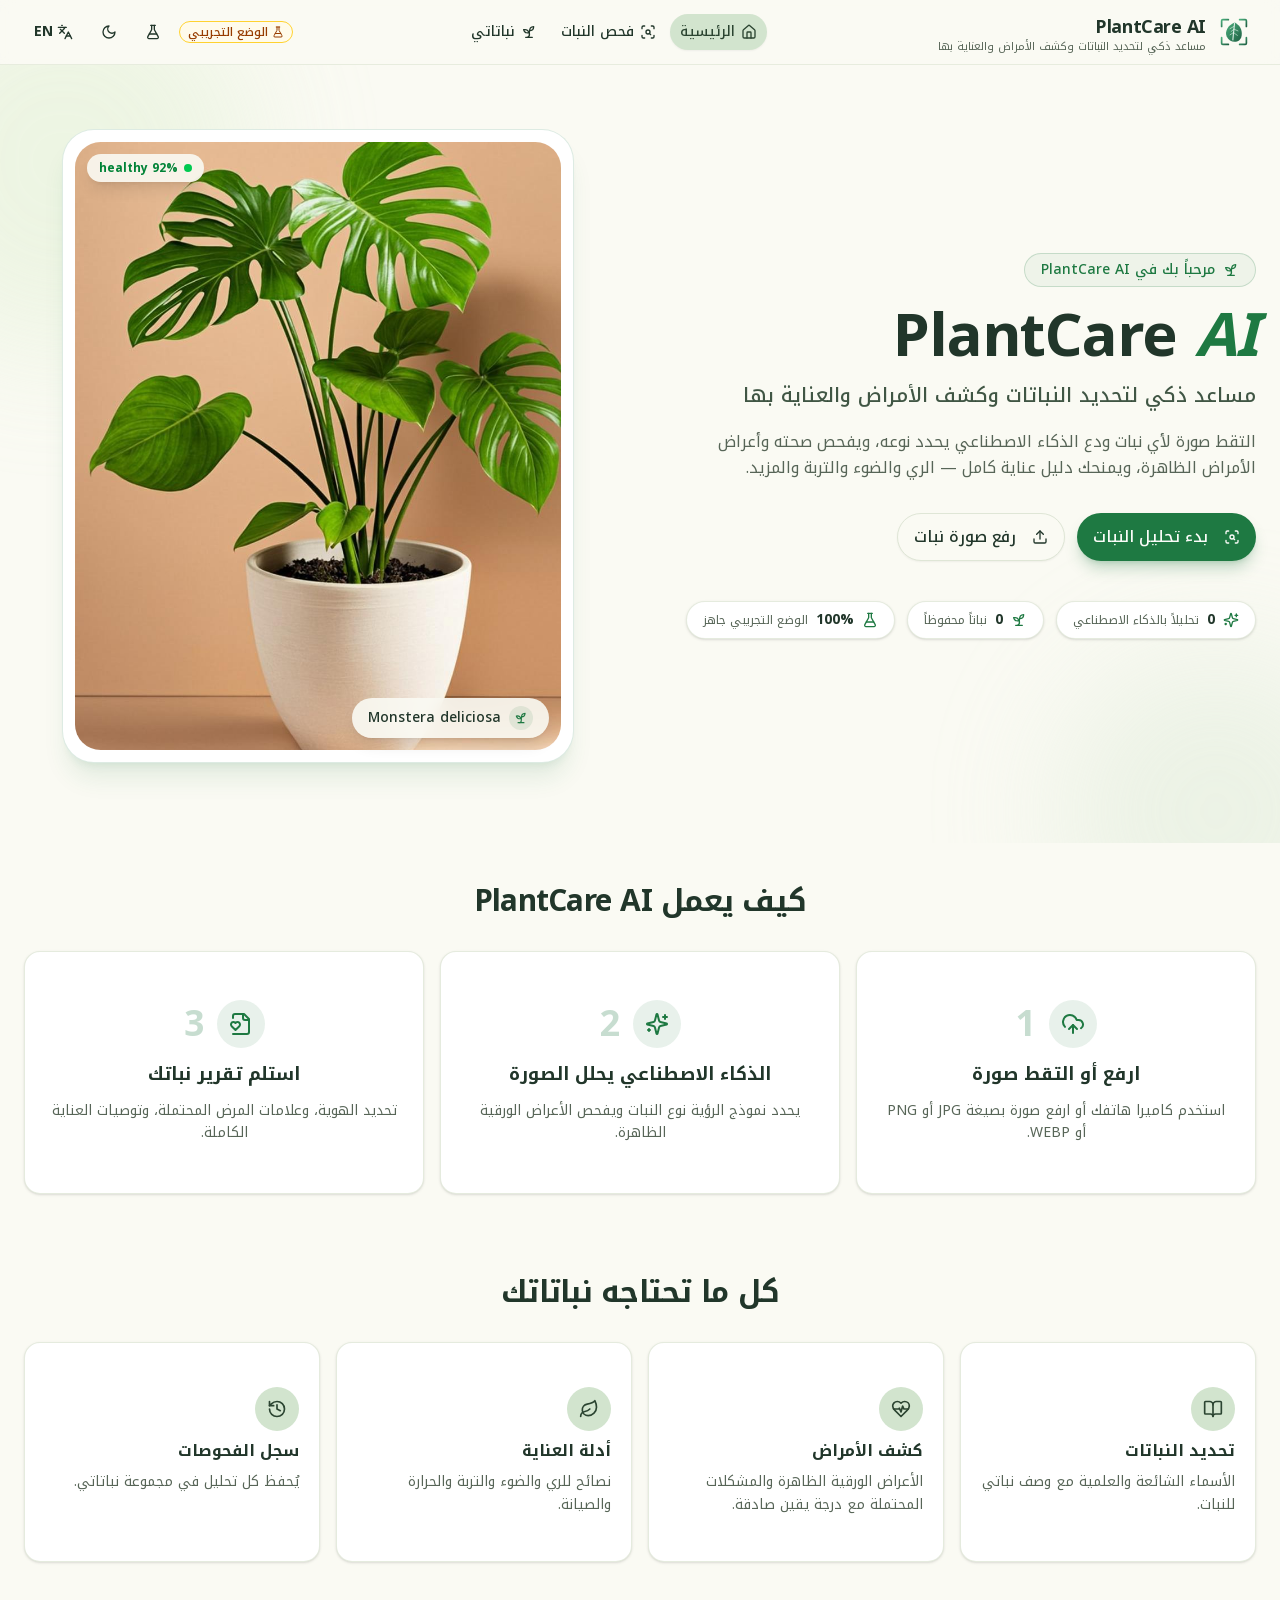
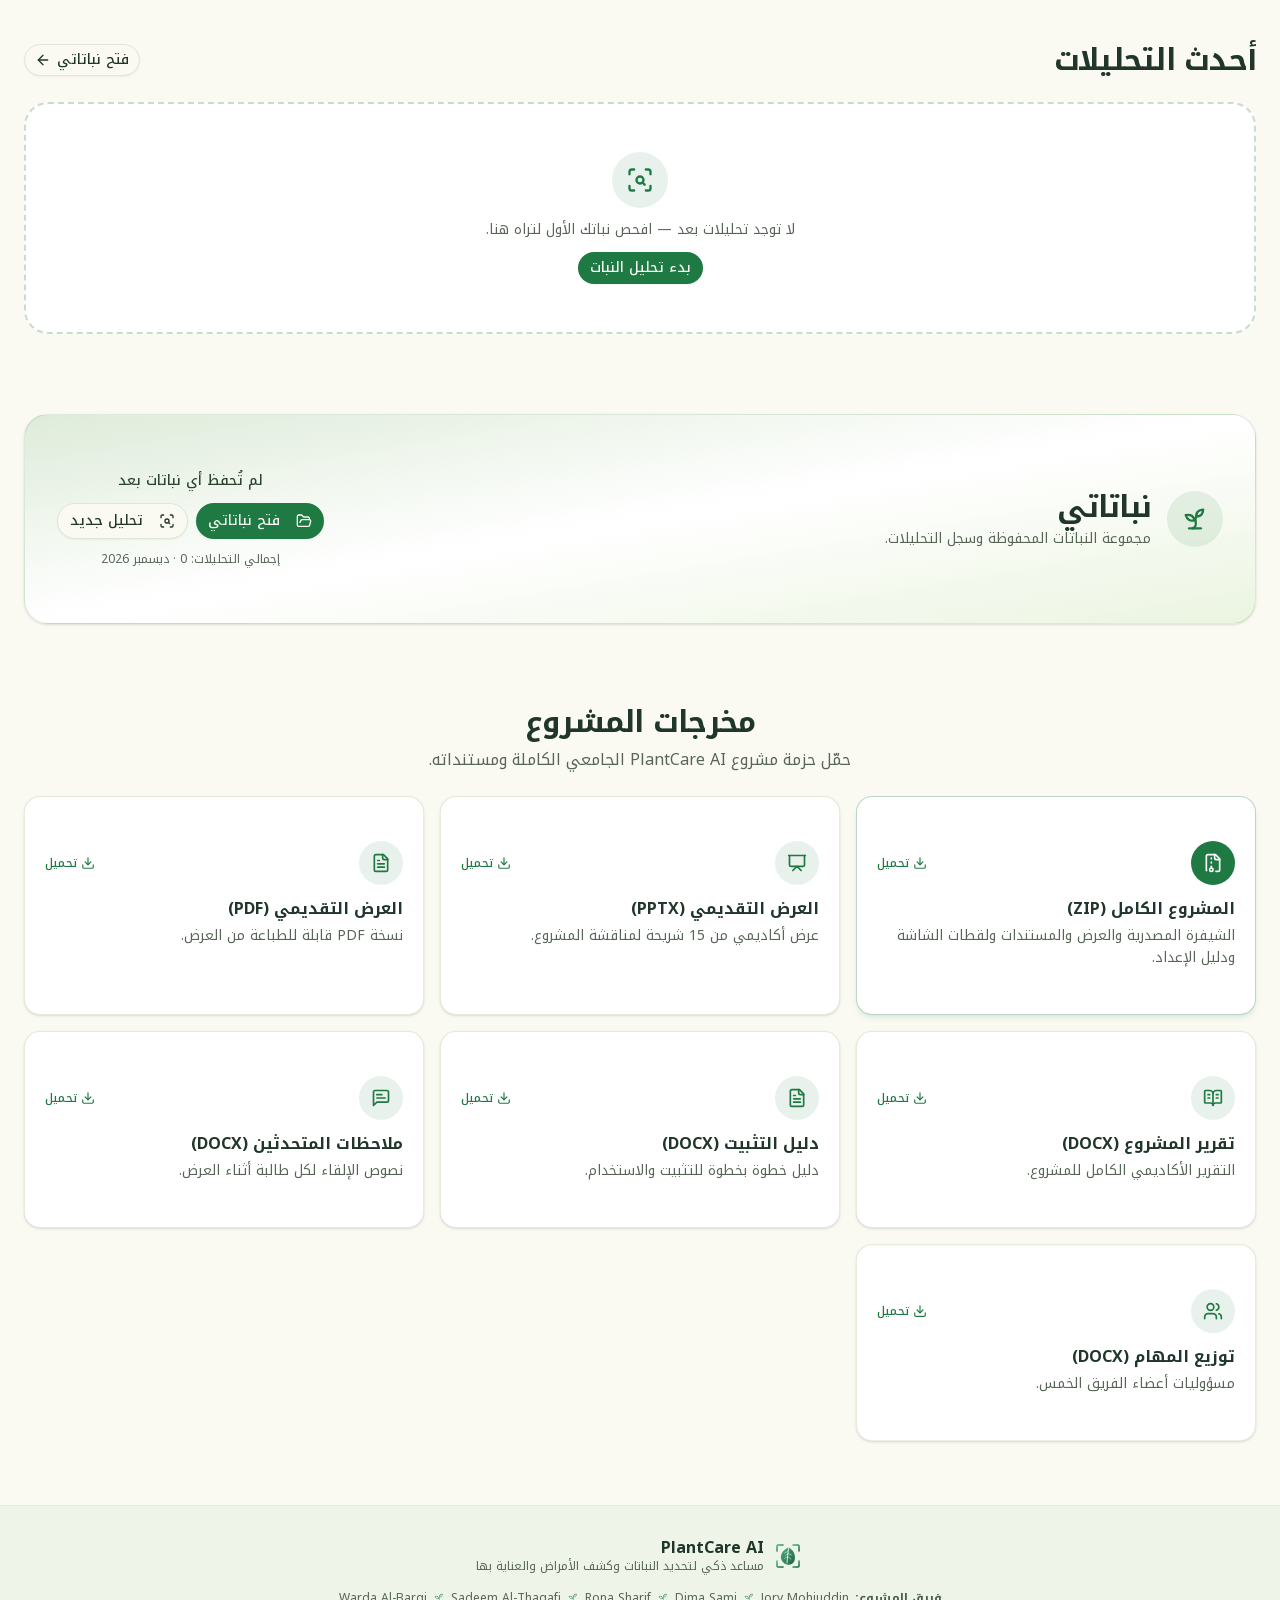
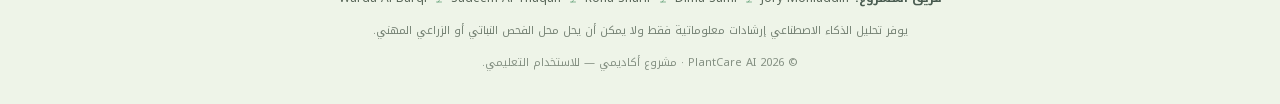
==== commit ba5c0ddb: "Arabic (RTL) as default site language + Arabic PWA manifest" ====
--- a/index.html
+++ b/index.html
@@ -1 +1 @@
-<!DOCTYPE html><!--mfFXc1mA4t9Ssm4bQJdGR--><html lang="en" dir="ltr"><head><meta charSet="utf-8"/><meta name="viewport" content="width=device-width, initial-scale=1, maximum-scale=1, viewport-fit=cover, user-scalable=no"/><link rel="preload" href="/_next/static/media/03bda585a99c6450-s.p.ad37b9d9.woff2" as="font" crossorigin="" type="font/woff2"/><link rel="preload" href="/_next/static/media/3c7c6164b2587822-s.p.7f689f7d.woff2" as="font" crossorigin="" type="font/woff2"/><link rel="preload" href="/_next/static/media/744885950b1fe0ff-s.p.aa165a4d.woff2" as="font" crossorigin="" type="font/woff2"/><link rel="preload" href="/_next/static/media/83afe278b6a6bb3c-s.p.3a6ba036.woff2" as="font" crossorigin="" type="font/woff2"/><link rel="preload" as="image" href="/hero-plant.png"/><link rel="stylesheet" href="/_next/static/chunks/dd756af5e0d811d9.css" data-precedence="next"/><link rel="stylesheet" href="/_next/static/chunks/18bc8b0139c3424d.css" data-precedence="next"/><link rel="preload" as="script" fetchPriority="low" href="/_next/static/chunks/58c60a5fa6b544da.js"/><script src="/_next/static/chunks/771dedee3f5e1621.js" async=""></script><script src="/_next/static/chunks/66e3bf27d5c040a6.js" async=""></script><script src="/_next/static/chunks/turbopack-ecc1a90a7cceb577.js" async=""></script><script src="/_next/static/chunks/00d69327ba5409fd.js" async=""></script><script src="/_next/static/chunks/1104eb3445058576.js" async=""></script><script src="/_next/static/chunks/33d3f2c0cda968c7.js" async=""></script><script src="/_next/static/chunks/ba1fbe4ec4967b3c.js" async=""></script><meta name="next-size-adjust" content=""/><meta name="theme-color" media="(prefers-color-scheme: light)" content="#2E6B4F"/><meta name="theme-color" media="(prefers-color-scheme: dark)" content="#1E4A36"/><title>PlantCare AI — Smart Plant Identification, Disease Detection &amp; Care Assistant</title><meta name="description" content="Take a photo of any plant and let AI identify the species, detect visible disease symptoms, and provide a complete care guide. Academic project by Jory Mohiuddin, Dima Sami, Rona Sharif, Sadeem Al-Thaqafi and Warda Al-Barqi."/><meta name="application-name" content="PlantCare AI"/><link rel="manifest" href="/manifest.webmanifest"/><meta name="keywords" content="PlantCare AI,plant identification,plant disease detection,AI plant care,botany,smart agriculture"/><meta name="format-detection" content="telephone=no"/><meta name="mobile-web-app-capable" content="yes"/><meta name="apple-mobile-web-app-title" content="PlantCare AI"/><meta name="apple-mobile-web-app-status-bar-style" content="default"/><link rel="icon" href="/icon-192.png" sizes="192x192" type="image/png"/><link rel="icon" href="/icon-512.png" sizes="512x512" type="image/png"/><link rel="apple-touch-icon" href="/apple-touch-icon.png" sizes="180x180" type="image/png"/><script src="/_next/static/chunks/a6dad97d9634a72d.js" noModule=""></script></head><body class="fraunces_3cca8f93-module__8n-LZG__variable inter_987ed741-module__3d4SEW__variable noto_kufi_arabic_4b59ee94-module__-ZyL3a__variable antialiased bg-background text-foreground"><div hidden=""><!--$--><!--/$--></div><script>((a,b,c,d,e,f,g,h)=>{let i=document.documentElement,j=["light","dark"];function k(b){var c;(Array.isArray(a)?a:[a]).forEach(a=>{let c="class"===a,d=c&&f?e.map(a=>f[a]||a):e;c?(i.classList.remove(...d),i.classList.add(f&&f[b]?f[b]:b)):i.setAttribute(a,b)}),c=b,h&&j.includes(c)&&(i.style.colorScheme=c)}if(d)k(d);else try{let a=localStorage.getItem(b)||c,d=g&&"system"===a?window.matchMedia("(prefers-color-scheme: dark)").matches?"dark":"light":a;k(d)}catch(a){}})("class","theme","light",null,["light","dark"],null,false,true)</script><div class="flex min-h-screen flex-col bg-background text-foreground pb-[calc(66px+env(safe-area-inset-bottom))] md:pb-0"><header class="sticky top-0 z-40 w-full border-b border-border/70 bg-background/85 backdrop-blur supports-[backdrop-filter]:bg-background/70" style="padding-top:env(safe-area-inset-top)"><div class="mx-auto flex h-16 w-full max-w-7xl items-center justify-between gap-2 px-4 sm:px-6"><button class="flex items-center gap-2.5 rounded-xl px-1 py-1 outline-none focus-visible:ring-2 focus-visible:ring-ring" aria-label="PlantCare AI home"><svg viewBox="0 0 64 64" class="h-9 w-9 shrink-0" role="img" aria-label="PlantCare AI leaf logo"><defs><linearGradient id="leafGradient" x1="0" y1="0" x2="1" y2="1"><stop offset="0%" stop-color="#4caf7d"></stop><stop offset="100%" stop-color="#1e5f43"></stop></linearGradient></defs><path d="M10 22 V12 a2 2 0 0 1 2-2 H22" fill="none" stroke="url(#leafGradient)" stroke-width="3" stroke-linecap="round"></path><path d="M42 10 H52 a2 2 0 0 1 2 2 V22" fill="none" stroke="url(#leafGradient)" stroke-width="3" stroke-linecap="round"></path><path d="M54 42 V52 a2 2 0 0 1-2 2 H42" fill="none" stroke="url(#leafGradient)" stroke-width="3" stroke-linecap="round"></path><path d="M22 54 H12 a2 2 0 0 1-2-2 V42" fill="none" stroke="url(#leafGradient)" stroke-width="3" stroke-linecap="round"></path><path d="M33 15 C 21 20 15 31 19 40 C 23 49 34 52 41 47 C 48 42 47 28 41 21 C 39 19 36 16 33 15 Z" fill="url(#leafGradient)"></path><path d="M33 16 C 32 26 31 34 30 46" fill="none" stroke="#eaf6ef" stroke-width="2" stroke-linecap="round" opacity="0.9"></path><path d="M32 22 L 25 26 M32 27 L 27 31 M31 33 L 25 37 M31 33 L 38 38 M32 27 L 39 30" fill="none" stroke="#eaf6ef" stroke-width="1.4" stroke-linecap="round" opacity="0.75"></path></svg><span class="flex flex-col items-start leading-none"><span class="font-display text-lg font-semibold tracking-tight text-foreground">PlantCare AI</span><span class="hidden text-[11px] text-muted-foreground sm:inline-block">Smart Plant Identification, Disease Detection &amp; Care Assistant</span></span></button><nav class="flex items-center gap-1" aria-label="Main navigation"><button data-slot="button" class="inline-flex items-center justify-center whitespace-nowrap font-medium transition-all disabled:pointer-events-none disabled:opacity-50 [&amp;_svg]:pointer-events-none [&amp;_svg:not([class*=&#x27;size-&#x27;])]:size-4 shrink-0 [&amp;_svg]:shrink-0 outline-none focus-visible:border-ring focus-visible:ring-ring/50 focus-visible:ring-[3px] aria-invalid:ring-destructive/20 dark:aria-invalid:ring-destructive/40 aria-invalid:border-destructive bg-secondary text-secondary-foreground shadow-xs hover:bg-secondary/80 has-[&gt;svg]:px-2.5 h-9 gap-1.5 rounded-full px-2.5 text-sm sm:px-4" aria-current="page"><svg xmlns="http://www.w3.org/2000/svg" width="24" height="24" viewBox="0 0 24 24" fill="none" stroke="currentColor" stroke-width="2" stroke-linecap="round" stroke-linejoin="round" class="lucide lucide-house h-4 w-4" aria-hidden="true"><path d="M15 21v-8a1 1 0 0 0-1-1h-4a1 1 0 0 0-1 1v8"></path><path d="M3 10a2 2 0 0 1 .709-1.528l7-5.999a2 2 0 0 1 2.582 0l7 5.999A2 2 0 0 1 21 10v9a2 2 0 0 1-2 2H5a2 2 0 0 1-2-2z"></path></svg><span class="hidden sm:inline">Home</span><span class="sr-only sm:not-sr-only sm:hidden">Home</span></button><button data-slot="button" class="inline-flex items-center justify-center whitespace-nowrap font-medium transition-all disabled:pointer-events-none disabled:opacity-50 [&amp;_svg]:pointer-events-none [&amp;_svg:not([class*=&#x27;size-&#x27;])]:size-4 shrink-0 [&amp;_svg]:shrink-0 outline-none focus-visible:border-ring focus-visible:ring-ring/50 focus-visible:ring-[3px] aria-invalid:ring-destructive/20 dark:aria-invalid:ring-destructive/40 aria-invalid:border-destructive hover:bg-accent hover:text-accent-foreground dark:hover:bg-accent/50 has-[&gt;svg]:px-2.5 h-9 gap-1.5 rounded-full px-2.5 text-sm sm:px-4"><svg xmlns="http://www.w3.org/2000/svg" width="24" height="24" viewBox="0 0 24 24" fill="none" stroke="currentColor" stroke-width="2" stroke-linecap="round" stroke-linejoin="round" class="lucide lucide-scan-search h-4 w-4" aria-hidden="true"><path d="M3 7V5a2 2 0 0 1 2-2h2"></path><path d="M17 3h2a2 2 0 0 1 2 2v2"></path><path d="M21 17v2a2 2 0 0 1-2 2h-2"></path><path d="M7 21H5a2 2 0 0 1-2-2v-2"></path><circle cx="12" cy="12" r="3"></circle><path d="m16 16-1.9-1.9"></path></svg><span class="hidden xs:inline sm:inline">Scan Plant</span><span class="sr-only sm:not-sr-only sm:hidden">Scan Plant</span></button><button data-slot="button" class="inline-flex items-center justify-center whitespace-nowrap font-medium transition-all disabled:pointer-events-none disabled:opacity-50 [&amp;_svg]:pointer-events-none [&amp;_svg:not([class*=&#x27;size-&#x27;])]:size-4 shrink-0 [&amp;_svg]:shrink-0 outline-none focus-visible:border-ring focus-visible:ring-ring/50 focus-visible:ring-[3px] aria-invalid:ring-destructive/20 dark:aria-invalid:ring-destructive/40 aria-invalid:border-destructive hover:bg-accent hover:text-accent-foreground dark:hover:bg-accent/50 has-[&gt;svg]:px-2.5 h-9 gap-1.5 rounded-full px-2.5 text-sm sm:px-4"><svg xmlns="http://www.w3.org/2000/svg" width="24" height="24" viewBox="0 0 24 24" fill="none" stroke="currentColor" stroke-width="2" stroke-linecap="round" stroke-linejoin="round" class="lucide lucide-sprout h-4 w-4" aria-hidden="true"><path d="M7 20h10"></path><path d="M10 20c5.5-2.5.8-6.4 3-10"></path><path d="M9.5 9.4c1.1.8 1.8 2.2 2.3 3.7-2 .4-3.5.4-4.8-.3-1.2-.6-2.3-1.9-3-4.2 2.8-.5 4.4 0 5.5.8z"></path><path d="M14.1 6a7 7 0 0 0-1.1 4c1.9-.1 3.3-.6 4.3-1.4 1-1 1.6-2.3 1.7-4.6-2.7.1-4 1-4.9 2z"></path></svg><span class="hidden sm:inline">My Plants</span><span class="sr-only sm:not-sr-only sm:hidden">My Plants</span></button></nav><div class="flex items-center gap-1.5 sm:gap-2"><span data-slot="badge" class="items-center justify-center border px-2 py-0.5 text-xs font-medium w-fit whitespace-nowrap shrink-0 [&amp;&gt;svg]:size-3 [&amp;&gt;svg]:pointer-events-none focus-visible:border-ring focus-visible:ring-ring/50 focus-visible:ring-[3px] aria-invalid:ring-destructive/20 dark:aria-invalid:ring-destructive/40 aria-invalid:border-destructive transition-[color,box-shadow] overflow-hidden [a&amp;]:hover:bg-accent [a&amp;]:hover:text-accent-foreground hidden gap-1 rounded-full border-green-300 bg-green-50 text-green-800 md:inline-flex dark:border-green-800 dark:bg-green-950 dark:text-green-300"><svg xmlns="http://www.w3.org/2000/svg" width="24" height="24" viewBox="0 0 24 24" fill="none" stroke="currentColor" stroke-width="2" stroke-linecap="round" stroke-linejoin="round" class="lucide lucide-sparkles h-3 w-3" aria-hidden="true"><path d="M9.937 15.5A2 2 0 0 0 8.5 14.063l-6.135-1.582a.5.5 0 0 1 0-.962L8.5 9.936A2 2 0 0 0 9.937 8.5l1.582-6.135a.5.5 0 0 1 .963 0L14.063 8.5A2 2 0 0 0 15.5 9.937l6.135 1.581a.5.5 0 0 1 0 .964L15.5 14.063a2 2 0 0 0-1.437 1.437l-1.582 6.135a.5.5 0 0 1-.963 0z"></path><path d="M20 3v4"></path><path d="M22 5h-4"></path><path d="M4 17v2"></path><path d="M5 18H3"></path></svg>AI Connected</span><button data-slot="popover-trigger" class="inline-flex items-center justify-center gap-2 whitespace-nowrap text-sm font-medium transition-all disabled:pointer-events-none disabled:opacity-50 [&amp;_svg]:pointer-events-none [&amp;_svg:not([class*=&#x27;size-&#x27;])]:size-4 shrink-0 [&amp;_svg]:shrink-0 outline-none focus-visible:border-ring focus-visible:ring-ring/50 focus-visible:ring-[3px] aria-invalid:ring-destructive/20 dark:aria-invalid:ring-destructive/40 aria-invalid:border-destructive hover:bg-accent hover:text-accent-foreground dark:hover:bg-accent/50 size-9 h-9 w-9 rounded-full" aria-label="Demo mode toggle" type="button" aria-haspopup="dialog" aria-expanded="false" aria-controls="radix-_R_1clfdb_" data-state="closed"><svg xmlns="http://www.w3.org/2000/svg" width="24" height="24" viewBox="0 0 24 24" fill="none" stroke="currentColor" stroke-width="2" stroke-linecap="round" stroke-linejoin="round" class="lucide lucide-flask-conical h-4 w-4" aria-hidden="true"><path d="M14 2v6a2 2 0 0 0 .245.96l5.51 10.08A2 2 0 0 1 18 22H6a2 2 0 0 1-1.755-2.96l5.51-10.08A2 2 0 0 0 10 8V2"></path><path d="M6.453 15h11.094"></path><path d="M8.5 2h7"></path></svg></button><button data-slot="button" class="inline-flex items-center justify-center gap-2 whitespace-nowrap text-sm font-medium transition-all disabled:pointer-events-none disabled:opacity-50 [&amp;_svg]:pointer-events-none [&amp;_svg:not([class*=&#x27;size-&#x27;])]:size-4 shrink-0 [&amp;_svg]:shrink-0 outline-none focus-visible:border-ring focus-visible:ring-ring/50 focus-visible:ring-[3px] aria-invalid:ring-destructive/20 dark:aria-invalid:ring-destructive/40 aria-invalid:border-destructive hover:bg-accent hover:text-accent-foreground dark:hover:bg-accent/50 size-9 h-9 w-9 rounded-full" aria-label="Toggle dark mode"><svg xmlns="http://www.w3.org/2000/svg" width="24" height="24" viewBox="0 0 24 24" fill="none" stroke="currentColor" stroke-width="2" stroke-linecap="round" stroke-linejoin="round" class="lucide lucide-moon h-4 w-4" aria-hidden="true"><path d="M12 3a6 6 0 0 0 9 9 9 9 0 1 1-9-9Z"></path></svg></button><button data-slot="button" class="inline-flex items-center justify-center whitespace-nowrap text-sm font-medium transition-all disabled:pointer-events-none disabled:opacity-50 [&amp;_svg]:pointer-events-none [&amp;_svg:not([class*=&#x27;size-&#x27;])]:size-4 shrink-0 [&amp;_svg]:shrink-0 outline-none focus-visible:border-ring focus-visible:ring-ring/50 focus-visible:ring-[3px] aria-invalid:ring-destructive/20 dark:aria-invalid:ring-destructive/40 aria-invalid:border-destructive hover:bg-accent hover:text-accent-foreground dark:hover:bg-accent/50 has-[&gt;svg]:px-2.5 h-9 gap-1 rounded-full px-2.5" aria-label="Switch language English Arabic"><svg xmlns="http://www.w3.org/2000/svg" width="24" height="24" viewBox="0 0 24 24" fill="none" stroke="currentColor" stroke-width="2" stroke-linecap="round" stroke-linejoin="round" class="lucide lucide-languages h-4 w-4" aria-hidden="true"><path d="m5 8 6 6"></path><path d="m4 14 6-6 2-3"></path><path d="M2 5h12"></path><path d="M7 2h1"></path><path d="m22 22-5-10-5 10"></path><path d="M14 18h6"></path></svg><span class="text-sm font-semibold">ع</span></button></div></div></header><main class="flex-1"><div style="opacity:0;transform:translateY(10px)"><section class="relative overflow-hidden"><div aria-hidden="true" class="pointer-events-none absolute -top-24 end-[-8rem] h-96 w-96 rounded-full bg-accent/50 blur-3xl opacity-70"></div><div aria-hidden="true" class="pointer-events-none absolute -bottom-32 start-[-6rem] h-80 w-80 rounded-full bg-secondary/60 blur-3xl opacity-60"></div><div class="mx-auto grid w-full max-w-7xl items-center gap-10 px-4 pb-14 pt-12 sm:px-6 lg:grid-cols-2 lg:gap-14 lg:pb-20 lg:pt-16"><div class="relative z-10 text-center lg:text-start"><div class="mb-4 inline-flex items-center gap-2 rounded-full border border-primary/20 bg-primary/5 px-4 py-1.5 text-sm font-medium text-primary" style="opacity:0;transform:translateY(16px)"><svg xmlns="http://www.w3.org/2000/svg" width="24" height="24" viewBox="0 0 24 24" fill="none" stroke="currentColor" stroke-width="2" stroke-linecap="round" stroke-linejoin="round" class="lucide lucide-sprout h-4 w-4" aria-hidden="true"><path d="M7 20h10"></path><path d="M10 20c5.5-2.5.8-6.4 3-10"></path><path d="M9.5 9.4c1.1.8 1.8 2.2 2.3 3.7-2 .4-3.5.4-4.8-.3-1.2-.6-2.3-1.9-3-4.2 2.8-.5 4.4 0 5.5.8z"></path><path d="M14.1 6a7 7 0 0 0-1.1 4c1.9-.1 3.3-.6 4.3-1.4 1-1 1.6-2.3 1.7-4.6-2.7.1-4 1-4.9 2z"></path></svg>Welcome to PlantCare AI</div><h1 class="font-display text-4xl font-semibold leading-[1.1] tracking-tight text-foreground sm:text-5xl lg:text-6xl" style="opacity:0;transform:translateY(20px)">PlantCare<!-- --> <span class="italic text-primary">AI</span></h1><p class="mt-3 max-w-xl text-lg font-medium text-secondary-foreground/90 sm:text-xl lg:mx-0" style="opacity:0;transform:translateY(20px)">Smart Plant Identification, Disease Detection &amp; Care Assistant</p><p class="mx-auto mt-5 max-w-xl text-base leading-relaxed text-muted-foreground lg:mx-0" style="opacity:0;transform:translateY(20px)">Take a photo of any plant and let AI identify the species, check its health for visible disease symptoms, and get a complete care guide — watering, sunlight, soil and more.</p><div class="mt-8 flex flex-col items-center gap-3 sm:flex-row sm:justify-center lg:justify-start" style="opacity:0;transform:translateY(20px)"><button data-slot="button" class="inline-flex items-center justify-center gap-2 whitespace-nowrap font-medium disabled:pointer-events-none disabled:opacity-50 [&amp;_svg]:pointer-events-none [&amp;_svg:not([class*=&#x27;size-&#x27;])]:size-4 shrink-0 [&amp;_svg]:shrink-0 outline-none focus-visible:border-ring focus-visible:ring-ring/50 focus-visible:ring-[3px] aria-invalid:ring-destructive/20 dark:aria-invalid:ring-destructive/40 aria-invalid:border-destructive bg-primary text-primary-foreground hover:bg-primary/90 has-[&gt;svg]:px-4 h-12 rounded-full px-7 text-base shadow-lg shadow-primary/25 transition-transform hover:-translate-y-0.5"><svg xmlns="http://www.w3.org/2000/svg" width="24" height="24" viewBox="0 0 24 24" fill="none" stroke="currentColor" stroke-width="2" stroke-linecap="round" stroke-linejoin="round" class="lucide lucide-scan-search me-2 h-5 w-5" aria-hidden="true"><path d="M3 7V5a2 2 0 0 1 2-2h2"></path><path d="M17 3h2a2 2 0 0 1 2 2v2"></path><path d="M21 17v2a2 2 0 0 1-2 2h-2"></path><path d="M7 21H5a2 2 0 0 1-2-2v-2"></path><circle cx="12" cy="12" r="3"></circle><path d="m16 16-1.9-1.9"></path></svg>Start Plant Analysis</button><button data-slot="button" class="inline-flex items-center justify-center gap-2 whitespace-nowrap font-medium transition-all disabled:pointer-events-none disabled:opacity-50 [&amp;_svg]:pointer-events-none [&amp;_svg:not([class*=&#x27;size-&#x27;])]:size-4 shrink-0 [&amp;_svg]:shrink-0 outline-none focus-visible:border-ring focus-visible:ring-ring/50 focus-visible:ring-[3px] aria-invalid:ring-destructive/20 dark:aria-invalid:ring-destructive/40 aria-invalid:border-destructive border bg-background shadow-xs hover:bg-accent hover:text-accent-foreground dark:bg-input/30 dark:border-input dark:hover:bg-input/50 has-[&gt;svg]:px-4 h-12 rounded-full px-7 text-base"><svg xmlns="http://www.w3.org/2000/svg" width="24" height="24" viewBox="0 0 24 24" fill="none" stroke="currentColor" stroke-width="2" stroke-linecap="round" stroke-linejoin="round" class="lucide lucide-upload me-2 h-5 w-5" aria-hidden="true"><path d="M12 3v12"></path><path d="m17 8-5-5-5 5"></path><path d="M21 15v4a2 2 0 0 1-2 2H5a2 2 0 0 1-2-2v-4"></path></svg>Upload Plant Image</button></div><div class="mt-10 flex flex-wrap items-center justify-center gap-3 lg:justify-start" style="opacity:0"><div class="flex items-center gap-2 rounded-full border border-border/80 bg-card px-4 py-2 shadow-sm"><span class="text-primary"><svg xmlns="http://www.w3.org/2000/svg" width="24" height="24" viewBox="0 0 24 24" fill="none" stroke="currentColor" stroke-width="2" stroke-linecap="round" stroke-linejoin="round" class="lucide lucide-sparkles h-4 w-4" aria-hidden="true"><path d="M9.937 15.5A2 2 0 0 0 8.5 14.063l-6.135-1.582a.5.5 0 0 1 0-.962L8.5 9.936A2 2 0 0 0 9.937 8.5l1.582-6.135a.5.5 0 0 1 .963 0L14.063 8.5A2 2 0 0 0 15.5 9.937l6.135 1.581a.5.5 0 0 1 0 .964L15.5 14.063a2 2 0 0 0-1.437 1.437l-1.582 6.135a.5.5 0 0 1-.963 0z"></path><path d="M20 3v4"></path><path d="M22 5h-4"></path><path d="M4 17v2"></path><path d="M5 18H3"></path></svg></span><span class="text-sm font-bold text-foreground">0</span><span class="text-xs text-muted-foreground">AI analyses</span></div><div class="flex items-center gap-2 rounded-full border border-border/80 bg-card px-4 py-2 shadow-sm"><span class="text-primary"><svg xmlns="http://www.w3.org/2000/svg" width="24" height="24" viewBox="0 0 24 24" fill="none" stroke="currentColor" stroke-width="2" stroke-linecap="round" stroke-linejoin="round" class="lucide lucide-sprout h-4 w-4" aria-hidden="true"><path d="M7 20h10"></path><path d="M10 20c5.5-2.5.8-6.4 3-10"></path><path d="M9.5 9.4c1.1.8 1.8 2.2 2.3 3.7-2 .4-3.5.4-4.8-.3-1.2-.6-2.3-1.9-3-4.2 2.8-.5 4.4 0 5.5.8z"></path><path d="M14.1 6a7 7 0 0 0-1.1 4c1.9-.1 3.3-.6 4.3-1.4 1-1 1.6-2.3 1.7-4.6-2.7.1-4 1-4.9 2z"></path></svg></span><span class="text-sm font-bold text-foreground">0</span><span class="text-xs text-muted-foreground">Plants saved</span></div><div class="flex items-center gap-2 rounded-full border border-border/80 bg-card px-4 py-2 shadow-sm"><span class="text-primary"><svg xmlns="http://www.w3.org/2000/svg" width="24" height="24" viewBox="0 0 24 24" fill="none" stroke="currentColor" stroke-width="2" stroke-linecap="round" stroke-linejoin="round" class="lucide lucide-flask-conical h-4 w-4" aria-hidden="true"><path d="M14 2v6a2 2 0 0 0 .245.96l5.51 10.08A2 2 0 0 1 18 22H6a2 2 0 0 1-1.755-2.96l5.51-10.08A2 2 0 0 0 10 8V2"></path><path d="M6.453 15h11.094"></path><path d="M8.5 2h7"></path></svg></span><span class="text-sm font-bold text-foreground">100%</span><span class="text-xs text-muted-foreground">Demo Mode ready</span></div></div></div><div class="relative z-10 mx-auto w-full max-w-md lg:max-w-lg" style="opacity:0;transform:scale(0.96)"><div class="relative rounded-[2rem] border border-primary/15 bg-card p-3 shadow-xl shadow-primary/10"><img src="/hero-plant.png" alt="Healthy monstera plant with large green leaves" class="aspect-[4/5] w-full rounded-[1.6rem] object-cover"/><div class="absolute bottom-6 start-6 flex items-center gap-2 rounded-full bg-background/90 px-4 py-2 text-sm font-medium text-foreground shadow-lg backdrop-blur"><span class="flex h-6 w-6 items-center justify-center rounded-full bg-primary/10 text-primary"><svg xmlns="http://www.w3.org/2000/svg" width="24" height="24" viewBox="0 0 24 24" fill="none" stroke="currentColor" stroke-width="2" stroke-linecap="round" stroke-linejoin="round" class="lucide lucide-sprout h-3.5 w-3.5" aria-hidden="true"><path d="M7 20h10"></path><path d="M10 20c5.5-2.5.8-6.4 3-10"></path><path d="M9.5 9.4c1.1.8 1.8 2.2 2.3 3.7-2 .4-3.5.4-4.8-.3-1.2-.6-2.3-1.9-3-4.2 2.8-.5 4.4 0 5.5.8z"></path><path d="M14.1 6a7 7 0 0 0-1.1 4c1.9-.1 3.3-.6 4.3-1.4 1-1 1.6-2.3 1.7-4.6-2.7.1-4 1-4.9 2z"></path></svg></span>Monstera deliciosa</div><div class="absolute top-6 end-6 flex items-center gap-1.5 rounded-full bg-background/90 px-3 py-1.5 text-xs font-semibold text-green-700 shadow-lg backdrop-blur dark:text-green-400"><span class="h-2 w-2 rounded-full bg-green-500"></span>92% healthy</div></div></div></div></section><section class="mx-auto w-full max-w-7xl px-4 py-10 sm:px-6"><h2 class="text-center font-display text-3xl font-semibold tracking-tight">How PlantCare AI Works</h2><div class="mt-8 grid gap-4 md:grid-cols-3"><div style="opacity:0;transform:translateY(16px)"><div data-slot="card" class="text-card-foreground flex flex-col gap-6 border py-6 shadow-sm h-full rounded-2xl border-border/80 bg-card"><div data-slot="card-content" class="flex h-full flex-col items-center gap-3 p-6 text-center"><div class="flex items-center gap-3"><span class="flex h-12 w-12 items-center justify-center rounded-full bg-primary/10 text-primary"><svg xmlns="http://www.w3.org/2000/svg" width="24" height="24" viewBox="0 0 24 24" fill="none" stroke="currentColor" stroke-width="2" stroke-linecap="round" stroke-linejoin="round" class="lucide lucide-cloud-upload h-6 w-6" aria-hidden="true"><path d="M12 13v8"></path><path d="M4 14.899A7 7 0 1 1 15.71 8h1.79a4.5 4.5 0 0 1 2.5 8.242"></path><path d="m8 17 4-4 4 4"></path></svg></span><span class="font-display text-4xl font-semibold text-primary/25">1</span></div><h3 class="font-display text-lg font-semibold">Upload or capture a photo</h3><p class="text-sm leading-relaxed text-muted-foreground">Use your phone camera or upload a JPG, PNG or WEBP image.</p></div></div></div><div style="opacity:0;transform:translateY(16px)"><div data-slot="card" class="text-card-foreground flex flex-col gap-6 border py-6 shadow-sm h-full rounded-2xl border-border/80 bg-card"><div data-slot="card-content" class="flex h-full flex-col items-center gap-3 p-6 text-center"><div class="flex items-center gap-3"><span class="flex h-12 w-12 items-center justify-center rounded-full bg-primary/10 text-primary"><svg xmlns="http://www.w3.org/2000/svg" width="24" height="24" viewBox="0 0 24 24" fill="none" stroke="currentColor" stroke-width="2" stroke-linecap="round" stroke-linejoin="round" class="lucide lucide-sparkles h-6 w-6" aria-hidden="true"><path d="M9.937 15.5A2 2 0 0 0 8.5 14.063l-6.135-1.582a.5.5 0 0 1 0-.962L8.5 9.936A2 2 0 0 0 9.937 8.5l1.582-6.135a.5.5 0 0 1 .963 0L14.063 8.5A2 2 0 0 0 15.5 9.937l6.135 1.581a.5.5 0 0 1 0 .964L15.5 14.063a2 2 0 0 0-1.437 1.437l-1.582 6.135a.5.5 0 0 1-.963 0z"></path><path d="M20 3v4"></path><path d="M22 5h-4"></path><path d="M4 17v2"></path><path d="M5 18H3"></path></svg></span><span class="font-display text-4xl font-semibold text-primary/25">2</span></div><h3 class="font-display text-lg font-semibold">AI analyzes the image</h3><p class="text-sm leading-relaxed text-muted-foreground">A vision model identifies the species and inspects visible leaf symptoms.</p></div></div></div><div style="opacity:0;transform:translateY(16px)"><div data-slot="card" class="text-card-foreground flex flex-col gap-6 border py-6 shadow-sm h-full rounded-2xl border-border/80 bg-card"><div data-slot="card-content" class="flex h-full flex-col items-center gap-3 p-6 text-center"><div class="flex items-center gap-3"><span class="flex h-12 w-12 items-center justify-center rounded-full bg-primary/10 text-primary"><svg xmlns="http://www.w3.org/2000/svg" width="24" height="24" viewBox="0 0 24 24" fill="none" stroke="currentColor" stroke-width="2" stroke-linecap="round" stroke-linejoin="round" class="lucide lucide-file-heart h-6 w-6" aria-hidden="true"><path d="M4 22h14a2 2 0 0 0 2-2V7l-5-5H6a2 2 0 0 0-2 2v2"></path><path d="M14 2v4a2 2 0 0 0 2 2h4"></path><path d="M10.29 10.7a2.43 2.43 0 0 0-2.66-.52c-.29.12-.56.3-.78.53l-.35.34-.35-.34a2.43 2.43 0 0 0-2.65-.53c-.3.12-.56.3-.79.53-.95.94-1 2.53.2 3.74L6.5 18l3.6-3.55c1.2-1.21 1.14-2.8.19-3.74Z"></path></svg></span><span class="font-display text-4xl font-semibold text-primary/25">3</span></div><h3 class="font-display text-lg font-semibold">Get your plant report</h3><p class="text-sm leading-relaxed text-muted-foreground">Identification, possible disease signs and full care recommendations.</p></div></div></div></div></section><section class="mx-auto w-full max-w-7xl px-4 py-10 sm:px-6"><h2 class="text-center font-display text-3xl font-semibold tracking-tight">Everything your plants need</h2><div class="mt-8 grid gap-4 sm:grid-cols-2 lg:grid-cols-4"><div style="opacity:0;transform:translateY(16px)"><div data-slot="card" class="text-card-foreground flex flex-col gap-6 border py-6 shadow-sm group h-full rounded-2xl border-border/80 bg-card transition-all hover:-translate-y-1 hover:shadow-md hover:shadow-primary/10"><div data-slot="card-content" class="flex h-full flex-col gap-2 p-5"><span class="flex h-11 w-11 items-center justify-center rounded-full bg-secondary text-secondary-foreground transition-colors group-hover:bg-primary group-hover:text-primary-foreground"><svg xmlns="http://www.w3.org/2000/svg" width="24" height="24" viewBox="0 0 24 24" fill="none" stroke="currentColor" stroke-width="2" stroke-linecap="round" stroke-linejoin="round" class="lucide lucide-book-open h-5 w-5" aria-hidden="true"><path d="M12 7v14"></path><path d="M3 18a1 1 0 0 1-1-1V4a1 1 0 0 1 1-1h5a4 4 0 0 1 4 4 4 4 0 0 1 4-4h5a1 1 0 0 1 1 1v13a1 1 0 0 1-1 1h-6a3 3 0 0 0-3 3 3 3 0 0 0-3-3z"></path></svg></span><h3 class="font-display text-base font-semibold">Identify Plants</h3><p class="text-sm leading-relaxed text-muted-foreground">Common and scientific names with a botanical description.</p></div></div></div><div style="opacity:0;transform:translateY(16px)"><div data-slot="card" class="text-card-foreground flex flex-col gap-6 border py-6 shadow-sm group h-full rounded-2xl border-border/80 bg-card transition-all hover:-translate-y-1 hover:shadow-md hover:shadow-primary/10"><div data-slot="card-content" class="flex h-full flex-col gap-2 p-5"><span class="flex h-11 w-11 items-center justify-center rounded-full bg-secondary text-secondary-foreground transition-colors group-hover:bg-primary group-hover:text-primary-foreground"><svg xmlns="http://www.w3.org/2000/svg" width="24" height="24" viewBox="0 0 24 24" fill="none" stroke="currentColor" stroke-width="2" stroke-linecap="round" stroke-linejoin="round" class="lucide lucide-heart-pulse h-5 w-5" aria-hidden="true"><path d="M19 14c1.49-1.46 3-3.21 3-5.5A5.5 5.5 0 0 0 16.5 3c-1.76 0-3 .5-4.5 2-1.5-1.5-2.74-2-4.5-2A5.5 5.5 0 0 0 2 8.5c0 2.3 1.5 4.05 3 5.5l7 7Z"></path><path d="M3.22 12H9.5l.5-1 2 4.5 2-7 1.5 3.5h5.27"></path></svg></span><h3 class="font-display text-base font-semibold">Detect Diseases</h3><p class="text-sm leading-relaxed text-muted-foreground">Visible leaf symptoms and possible problems, with honest uncertainty.</p></div></div></div><div style="opacity:0;transform:translateY(16px)"><div data-slot="card" class="text-card-foreground flex flex-col gap-6 border py-6 shadow-sm group h-full rounded-2xl border-border/80 bg-card transition-all hover:-translate-y-1 hover:shadow-md hover:shadow-primary/10"><div data-slot="card-content" class="flex h-full flex-col gap-2 p-5"><span class="flex h-11 w-11 items-center justify-center rounded-full bg-secondary text-secondary-foreground transition-colors group-hover:bg-primary group-hover:text-primary-foreground"><svg xmlns="http://www.w3.org/2000/svg" width="24" height="24" viewBox="0 0 24 24" fill="none" stroke="currentColor" stroke-width="2" stroke-linecap="round" stroke-linejoin="round" class="lucide lucide-leaf h-5 w-5" aria-hidden="true"><path d="M11 20A7 7 0 0 1 9.8 6.1C15.5 5 17 4.48 19 2c1 2 2 4.18 2 8 0 5.5-4.78 10-10 10Z"></path><path d="M2 21c0-3 1.85-5.36 5.08-6C9.5 14.52 12 13 13 12"></path></svg></span><h3 class="font-display text-base font-semibold">Care Guides</h3><p class="text-sm leading-relaxed text-muted-foreground">Watering, sunlight, soil, temperature and maintenance advice.</p></div></div></div><div style="opacity:0;transform:translateY(16px)"><div data-slot="card" class="text-card-foreground flex flex-col gap-6 border py-6 shadow-sm group h-full rounded-2xl border-border/80 bg-card transition-all hover:-translate-y-1 hover:shadow-md hover:shadow-primary/10"><div data-slot="card-content" class="flex h-full flex-col gap-2 p-5"><span class="flex h-11 w-11 items-center justify-center rounded-full bg-secondary text-secondary-foreground transition-colors group-hover:bg-primary group-hover:text-primary-foreground"><svg xmlns="http://www.w3.org/2000/svg" width="24" height="24" viewBox="0 0 24 24" fill="none" stroke="currentColor" stroke-width="2" stroke-linecap="round" stroke-linejoin="round" class="lucide lucide-history h-5 w-5" aria-hidden="true"><path d="M3 12a9 9 0 1 0 9-9 9.75 9.75 0 0 0-6.74 2.74L3 8"></path><path d="M3 3v5h5"></path><path d="M12 7v5l4 2"></path></svg></span><h3 class="font-display text-base font-semibold">Scan History</h3><p class="text-sm leading-relaxed text-muted-foreground">Every analysis is saved to your My Plants collection.</p></div></div></div></div></section><section class="mx-auto w-full max-w-7xl px-4 py-10 sm:px-6"><div class="mb-6 flex flex-wrap items-center justify-between gap-3"><h2 class="font-display text-3xl font-semibold tracking-tight">Recent Analyses</h2><button data-slot="button" class="inline-flex items-center justify-center whitespace-nowrap text-sm font-medium transition-all disabled:pointer-events-none disabled:opacity-50 [&amp;_svg]:pointer-events-none [&amp;_svg:not([class*=&#x27;size-&#x27;])]:size-4 shrink-0 [&amp;_svg]:shrink-0 outline-none focus-visible:border-ring focus-visible:ring-ring/50 focus-visible:ring-[3px] aria-invalid:ring-destructive/20 dark:aria-invalid:ring-destructive/40 aria-invalid:border-destructive border bg-background shadow-xs hover:bg-accent hover:text-accent-foreground dark:bg-input/30 dark:border-input dark:hover:bg-input/50 h-8 px-3 has-[&gt;svg]:px-2.5 gap-1.5 rounded-full">Open My Plants<svg xmlns="http://www.w3.org/2000/svg" width="24" height="24" viewBox="0 0 24 24" fill="none" stroke="currentColor" stroke-width="2" stroke-linecap="round" stroke-linejoin="round" class="lucide lucide-arrow-right h-4 w-4" aria-hidden="true"><path d="M5 12h14"></path><path d="m12 5 7 7-7 7"></path></svg></button></div><div class="flex flex-col items-center gap-3 rounded-3xl border-2 border-dashed border-primary/25 bg-card px-6 py-12 text-center"><span class="flex h-14 w-14 items-center justify-center rounded-full bg-primary/10 text-primary"><svg xmlns="http://www.w3.org/2000/svg" width="24" height="24" viewBox="0 0 24 24" fill="none" stroke="currentColor" stroke-width="2" stroke-linecap="round" stroke-linejoin="round" class="lucide lucide-scan-search h-7 w-7" aria-hidden="true"><path d="M3 7V5a2 2 0 0 1 2-2h2"></path><path d="M17 3h2a2 2 0 0 1 2 2v2"></path><path d="M21 17v2a2 2 0 0 1-2 2h-2"></path><path d="M7 21H5a2 2 0 0 1-2-2v-2"></path><circle cx="12" cy="12" r="3"></circle><path d="m16 16-1.9-1.9"></path></svg></span><p class="max-w-sm text-sm text-muted-foreground">No analyses yet — scan your first plant to see it here.</p><button data-slot="button" class="inline-flex items-center justify-center whitespace-nowrap text-sm font-medium transition-all disabled:pointer-events-none disabled:opacity-50 [&amp;_svg]:pointer-events-none [&amp;_svg:not([class*=&#x27;size-&#x27;])]:size-4 shrink-0 [&amp;_svg]:shrink-0 outline-none focus-visible:border-ring focus-visible:ring-ring/50 focus-visible:ring-[3px] aria-invalid:ring-destructive/20 dark:aria-invalid:ring-destructive/40 aria-invalid:border-destructive bg-primary text-primary-foreground shadow-xs hover:bg-primary/90 h-8 gap-1.5 px-3 has-[&gt;svg]:px-2.5 rounded-full">Start Plant Analysis</button></div></section><section class="mx-auto w-full max-w-7xl px-4 py-10 sm:px-6"><div data-slot="card" class="text-card-foreground flex flex-col gap-6 border py-6 shadow-sm overflow-hidden rounded-3xl border-primary/15 bg-gradient-to-br from-secondary/70 via-card to-accent/40"><div data-slot="card-content" class="flex flex-col items-center justify-between gap-6 p-6 sm:flex-row sm:p-8"><div class="flex items-center gap-4 text-center sm:text-start"><span class="flex h-14 w-14 shrink-0 items-center justify-center rounded-full bg-primary/10 text-primary"><svg xmlns="http://www.w3.org/2000/svg" width="24" height="24" viewBox="0 0 24 24" fill="none" stroke="currentColor" stroke-width="2" stroke-linecap="round" stroke-linejoin="round" class="lucide lucide-sprout h-7 w-7" aria-hidden="true"><path d="M7 20h10"></path><path d="M10 20c5.5-2.5.8-6.4 3-10"></path><path d="M9.5 9.4c1.1.8 1.8 2.2 2.3 3.7-2 .4-3.5.4-4.8-.3-1.2-.6-2.3-1.9-3-4.2 2.8-.5 4.4 0 5.5.8z"></path><path d="M14.1 6a7 7 0 0 0-1.1 4c1.9-.1 3.3-.6 4.3-1.4 1-1 1.6-2.3 1.7-4.6-2.7.1-4 1-4.9 2z"></path></svg></span><div class="space-y-1"><h2 class="font-display text-2xl font-semibold tracking-tight sm:text-3xl">My Plants</h2><p class="text-sm text-muted-foreground">Your saved plant collection and analysis history.</p></div></div><div class="flex flex-col items-center gap-3"><span class="text-sm font-medium text-secondary-foreground">No plants saved yet</span><div class="flex flex-wrap justify-center gap-2"><button data-slot="button" class="inline-flex items-center justify-center gap-2 whitespace-nowrap text-sm font-medium transition-all disabled:pointer-events-none disabled:opacity-50 [&amp;_svg]:pointer-events-none [&amp;_svg:not([class*=&#x27;size-&#x27;])]:size-4 shrink-0 [&amp;_svg]:shrink-0 outline-none focus-visible:border-ring focus-visible:ring-ring/50 focus-visible:ring-[3px] aria-invalid:ring-destructive/20 dark:aria-invalid:ring-destructive/40 aria-invalid:border-destructive bg-primary text-primary-foreground shadow-xs hover:bg-primary/90 h-9 px-4 py-2 has-[&gt;svg]:px-3 rounded-full"><svg xmlns="http://www.w3.org/2000/svg" width="24" height="24" viewBox="0 0 24 24" fill="none" stroke="currentColor" stroke-width="2" stroke-linecap="round" stroke-linejoin="round" class="lucide lucide-folder-open me-2 h-4 w-4" aria-hidden="true"><path d="m6 14 1.5-2.9A2 2 0 0 1 9.24 10H20a2 2 0 0 1 1.94 2.5l-1.54 6a2 2 0 0 1-1.95 1.5H4a2 2 0 0 1-2-2V5a2 2 0 0 1 2-2h3.9a2 2 0 0 1 1.69.9l.81 1.2a2 2 0 0 0 1.67.9H18a2 2 0 0 1 2 2v2"></path></svg>Open My Plants</button><button data-slot="button" class="inline-flex items-center justify-center gap-2 whitespace-nowrap text-sm font-medium transition-all disabled:pointer-events-none disabled:opacity-50 [&amp;_svg]:pointer-events-none [&amp;_svg:not([class*=&#x27;size-&#x27;])]:size-4 shrink-0 [&amp;_svg]:shrink-0 outline-none focus-visible:border-ring focus-visible:ring-ring/50 focus-visible:ring-[3px] aria-invalid:ring-destructive/20 dark:aria-invalid:ring-destructive/40 aria-invalid:border-destructive border bg-background shadow-xs hover:bg-accent hover:text-accent-foreground dark:bg-input/30 dark:border-input dark:hover:bg-input/50 h-9 px-4 py-2 has-[&gt;svg]:px-3 rounded-full"><svg xmlns="http://www.w3.org/2000/svg" width="24" height="24" viewBox="0 0 24 24" fill="none" stroke="currentColor" stroke-width="2" stroke-linecap="round" stroke-linejoin="round" class="lucide lucide-scan-search me-2 h-4 w-4" aria-hidden="true"><path d="M3 7V5a2 2 0 0 1 2-2h2"></path><path d="M17 3h2a2 2 0 0 1 2 2v2"></path><path d="M21 17v2a2 2 0 0 1-2 2h-2"></path><path d="M7 21H5a2 2 0 0 1-2-2v-2"></path><circle cx="12" cy="12" r="3"></circle><path d="m16 16-1.9-1.9"></path></svg>New Analysis</button></div><span class="text-xs text-muted-foreground">total analyses<!-- -->: <!-- -->0<!-- --> ·<!-- --> <!-- -->November 2026</span></div></div></div></section><section class="mx-auto w-full max-w-7xl px-4 py-10 pb-16 sm:px-6" id="deliverables"><div class="mb-6 text-center"><h2 class="font-display text-3xl font-semibold tracking-tight">Project Deliverables</h2><p class="mx-auto mt-2 max-w-2xl text-sm text-muted-foreground sm:text-base">Download the complete PlantCare AI university project package and its documents.</p></div><div class="grid gap-4 sm:grid-cols-2 lg:grid-cols-3"><a href="/downloads/PlantCare_AI_Complete_Project.zip" download="" tabindex="0" class="group focus-visible:outline-none focus-visible:ring-2 focus-visible:ring-ring rounded-2xl" aria-label="Complete Project (ZIP) - Download" style="opacity:0;transform:translateY(14px)"><div data-slot="card" class="text-card-foreground flex flex-col gap-6 border py-6 h-full rounded-2xl bg-card transition-all group-hover:-translate-y-1 group-hover:shadow-lg border-primary/30 shadow-md shadow-primary/10"><div data-slot="card-content" class="flex h-full flex-col gap-3 p-5"><div class="flex items-center justify-between"><span class="flex h-11 w-11 items-center justify-center rounded-full bg-primary text-primary-foreground"><svg xmlns="http://www.w3.org/2000/svg" width="24" height="24" viewBox="0 0 24 24" fill="none" stroke="currentColor" stroke-width="2" stroke-linecap="round" stroke-linejoin="round" class="lucide lucide-file-archive h-5 w-5" aria-hidden="true"><path d="M10 12v-1"></path><path d="M10 18v-2"></path><path d="M10 7V6"></path><path d="M14 2v4a2 2 0 0 0 2 2h4"></path><path d="M15.5 22H18a2 2 0 0 0 2-2V7l-5-5H6a2 2 0 0 0-2 2v16a2 2 0 0 0 .274 1.01"></path><circle cx="10" cy="20" r="2"></circle></svg></span><span class="flex items-center gap-1 text-xs font-medium text-primary"><svg xmlns="http://www.w3.org/2000/svg" width="24" height="24" viewBox="0 0 24 24" fill="none" stroke="currentColor" stroke-width="2" stroke-linecap="round" stroke-linejoin="round" class="lucide lucide-download h-3.5 w-3.5" aria-hidden="true"><path d="M12 15V3"></path><path d="M21 15v4a2 2 0 0 1-2 2H5a2 2 0 0 1-2-2v-4"></path><path d="m7 10 5 5 5-5"></path></svg>Download</span></div><div class="flex-1"><h3 class="font-display text-base font-semibold">Complete Project (ZIP)</h3><p class="mt-1 text-sm leading-relaxed text-muted-foreground">Application source code, presentation, documents, screenshots and setup guide.</p></div></div></div></a><a href="/downloads/PlantCare_AI_Presentation.pptx" download="" tabindex="0" class="group focus-visible:outline-none focus-visible:ring-2 focus-visible:ring-ring rounded-2xl" aria-label="Presentation (PPTX) - Download" style="opacity:0;transform:translateY(14px)"><div data-slot="card" class="text-card-foreground flex flex-col gap-6 border py-6 shadow-sm h-full rounded-2xl border-border/80 bg-card transition-all group-hover:-translate-y-1 group-hover:shadow-lg"><div data-slot="card-content" class="flex h-full flex-col gap-3 p-5"><div class="flex items-center justify-between"><span class="flex h-11 w-11 items-center justify-center rounded-full bg-primary/10 text-primary"><svg xmlns="http://www.w3.org/2000/svg" width="24" height="24" viewBox="0 0 24 24" fill="none" stroke="currentColor" stroke-width="2" stroke-linecap="round" stroke-linejoin="round" class="lucide lucide-presentation h-5 w-5" aria-hidden="true"><path d="M2 3h20"></path><path d="M21 3v11a2 2 0 0 1-2 2H5a2 2 0 0 1-2-2V3"></path><path d="m7 21 5-5 5 5"></path></svg></span><span class="flex items-center gap-1 text-xs font-medium text-primary"><svg xmlns="http://www.w3.org/2000/svg" width="24" height="24" viewBox="0 0 24 24" fill="none" stroke="currentColor" stroke-width="2" stroke-linecap="round" stroke-linejoin="round" class="lucide lucide-download h-3.5 w-3.5" aria-hidden="true"><path d="M12 15V3"></path><path d="M21 15v4a2 2 0 0 1-2 2H5a2 2 0 0 1-2-2v-4"></path><path d="m7 10 5 5 5-5"></path></svg>Download</span></div><div class="flex-1"><h3 class="font-display text-base font-semibold">Presentation (PPTX)</h3><p class="mt-1 text-sm leading-relaxed text-muted-foreground">15-slide academic PowerPoint for the project presentation.</p></div></div></div></a><a href="/downloads/PlantCare_AI_Presentation.pdf" download="" tabindex="0" class="group focus-visible:outline-none focus-visible:ring-2 focus-visible:ring-ring rounded-2xl" aria-label="Presentation (PDF) - Download" style="opacity:0;transform:translateY(14px)"><div data-slot="card" class="text-card-foreground flex flex-col gap-6 border py-6 shadow-sm h-full rounded-2xl border-border/80 bg-card transition-all group-hover:-translate-y-1 group-hover:shadow-lg"><div data-slot="card-content" class="flex h-full flex-col gap-3 p-5"><div class="flex items-center justify-between"><span class="flex h-11 w-11 items-center justify-center rounded-full bg-primary/10 text-primary"><svg xmlns="http://www.w3.org/2000/svg" width="24" height="24" viewBox="0 0 24 24" fill="none" stroke="currentColor" stroke-width="2" stroke-linecap="round" stroke-linejoin="round" class="lucide lucide-file-text h-5 w-5" aria-hidden="true"><path d="M15 2H6a2 2 0 0 0-2 2v16a2 2 0 0 0 2 2h12a2 2 0 0 0 2-2V7Z"></path><path d="M14 2v4a2 2 0 0 0 2 2h4"></path><path d="M10 9H8"></path><path d="M16 13H8"></path><path d="M16 17H8"></path></svg></span><span class="flex items-center gap-1 text-xs font-medium text-primary"><svg xmlns="http://www.w3.org/2000/svg" width="24" height="24" viewBox="0 0 24 24" fill="none" stroke="currentColor" stroke-width="2" stroke-linecap="round" stroke-linejoin="round" class="lucide lucide-download h-3.5 w-3.5" aria-hidden="true"><path d="M12 15V3"></path><path d="M21 15v4a2 2 0 0 1-2 2H5a2 2 0 0 1-2-2v-4"></path><path d="m7 10 5 5 5-5"></path></svg>Download</span></div><div class="flex-1"><h3 class="font-display text-base font-semibold">Presentation (PDF)</h3><p class="mt-1 text-sm leading-relaxed text-muted-foreground">Printable PDF version of the presentation.</p></div></div></div></a><a href="/downloads/Project_Report.docx" download="" tabindex="0" class="group focus-visible:outline-none focus-visible:ring-2 focus-visible:ring-ring rounded-2xl" aria-label="Project Report (DOCX) - Download" style="opacity:0;transform:translateY(14px)"><div data-slot="card" class="text-card-foreground flex flex-col gap-6 border py-6 shadow-sm h-full rounded-2xl border-border/80 bg-card transition-all group-hover:-translate-y-1 group-hover:shadow-lg"><div data-slot="card-content" class="flex h-full flex-col gap-3 p-5"><div class="flex items-center justify-between"><span class="flex h-11 w-11 items-center justify-center rounded-full bg-primary/10 text-primary"><svg xmlns="http://www.w3.org/2000/svg" width="24" height="24" viewBox="0 0 24 24" fill="none" stroke="currentColor" stroke-width="2" stroke-linecap="round" stroke-linejoin="round" class="lucide lucide-book-open-text h-5 w-5" aria-hidden="true"><path d="M12 7v14"></path><path d="M16 12h2"></path><path d="M16 8h2"></path><path d="M3 18a1 1 0 0 1-1-1V4a1 1 0 0 1 1-1h5a4 4 0 0 1 4 4 4 4 0 0 1 4-4h5a1 1 0 0 1 1 1v13a1 1 0 0 1-1 1h-6a3 3 0 0 0-3 3 3 3 0 0 0-3-3z"></path><path d="M6 12h2"></path><path d="M6 8h2"></path></svg></span><span class="flex items-center gap-1 text-xs font-medium text-primary"><svg xmlns="http://www.w3.org/2000/svg" width="24" height="24" viewBox="0 0 24 24" fill="none" stroke="currentColor" stroke-width="2" stroke-linecap="round" stroke-linejoin="round" class="lucide lucide-download h-3.5 w-3.5" aria-hidden="true"><path d="M12 15V3"></path><path d="M21 15v4a2 2 0 0 1-2 2H5a2 2 0 0 1-2-2v-4"></path><path d="m7 10 5 5 5-5"></path></svg>Download</span></div><div class="flex-1"><h3 class="font-display text-base font-semibold">Project Report (DOCX)</h3><p class="mt-1 text-sm leading-relaxed text-muted-foreground">Full academic project report.</p></div></div></div></a><a href="/downloads/Installation_Guide.docx" download="" tabindex="0" class="group focus-visible:outline-none focus-visible:ring-2 focus-visible:ring-ring rounded-2xl" aria-label="Installation Guide (DOCX) - Download" style="opacity:0;transform:translateY(14px)"><div data-slot="card" class="text-card-foreground flex flex-col gap-6 border py-6 shadow-sm h-full rounded-2xl border-border/80 bg-card transition-all group-hover:-translate-y-1 group-hover:shadow-lg"><div data-slot="card-content" class="flex h-full flex-col gap-3 p-5"><div class="flex items-center justify-between"><span class="flex h-11 w-11 items-center justify-center rounded-full bg-primary/10 text-primary"><svg xmlns="http://www.w3.org/2000/svg" width="24" height="24" viewBox="0 0 24 24" fill="none" stroke="currentColor" stroke-width="2" stroke-linecap="round" stroke-linejoin="round" class="lucide lucide-file-text h-5 w-5" aria-hidden="true"><path d="M15 2H6a2 2 0 0 0-2 2v16a2 2 0 0 0 2 2h12a2 2 0 0 0 2-2V7Z"></path><path d="M14 2v4a2 2 0 0 0 2 2h4"></path><path d="M10 9H8"></path><path d="M16 13H8"></path><path d="M16 17H8"></path></svg></span><span class="flex items-center gap-1 text-xs font-medium text-primary"><svg xmlns="http://www.w3.org/2000/svg" width="24" height="24" viewBox="0 0 24 24" fill="none" stroke="currentColor" stroke-width="2" stroke-linecap="round" stroke-linejoin="round" class="lucide lucide-download h-3.5 w-3.5" aria-hidden="true"><path d="M12 15V3"></path><path d="M21 15v4a2 2 0 0 1-2 2H5a2 2 0 0 1-2-2v-4"></path><path d="m7 10 5 5 5-5"></path></svg>Download</span></div><div class="flex-1"><h3 class="font-display text-base font-semibold">Installation Guide (DOCX)</h3><p class="mt-1 text-sm leading-relaxed text-muted-foreground">Step-by-step installation and usage guide.</p></div></div></div></a><a href="/downloads/Presentation_Speaker_Notes.docx" download="" tabindex="0" class="group focus-visible:outline-none focus-visible:ring-2 focus-visible:ring-ring rounded-2xl" aria-label="Speaker Notes (DOCX) - Download" style="opacity:0;transform:translateY(14px)"><div data-slot="card" class="text-card-foreground flex flex-col gap-6 border py-6 shadow-sm h-full rounded-2xl border-border/80 bg-card transition-all group-hover:-translate-y-1 group-hover:shadow-lg"><div data-slot="card-content" class="flex h-full flex-col gap-3 p-5"><div class="flex items-center justify-between"><span class="flex h-11 w-11 items-center justify-center rounded-full bg-primary/10 text-primary"><svg xmlns="http://www.w3.org/2000/svg" width="24" height="24" viewBox="0 0 24 24" fill="none" stroke="currentColor" stroke-width="2" stroke-linecap="round" stroke-linejoin="round" class="lucide lucide-message-square-text h-5 w-5" aria-hidden="true"><path d="M21 15a2 2 0 0 1-2 2H7l-4 4V5a2 2 0 0 1 2-2h14a2 2 0 0 1 2 2z"></path><path d="M13 8H7"></path><path d="M17 12H7"></path></svg></span><span class="flex items-center gap-1 text-xs font-medium text-primary"><svg xmlns="http://www.w3.org/2000/svg" width="24" height="24" viewBox="0 0 24 24" fill="none" stroke="currentColor" stroke-width="2" stroke-linecap="round" stroke-linejoin="round" class="lucide lucide-download h-3.5 w-3.5" aria-hidden="true"><path d="M12 15V3"></path><path d="M21 15v4a2 2 0 0 1-2 2H5a2 2 0 0 1-2-2v-4"></path><path d="m7 10 5 5 5-5"></path></svg>Download</span></div><div class="flex-1"><h3 class="font-display text-base font-semibold">Speaker Notes (DOCX)</h3><p class="mt-1 text-sm leading-relaxed text-muted-foreground">Per-student speaking scripts for the presentation.</p></div></div></div></a><a href="/downloads/Student_Task_Distribution.docx" download="" tabindex="0" class="group focus-visible:outline-none focus-visible:ring-2 focus-visible:ring-ring rounded-2xl" aria-label="Task Distribution (DOCX) - Download" style="opacity:0;transform:translateY(14px)"><div data-slot="card" class="text-card-foreground flex flex-col gap-6 border py-6 shadow-sm h-full rounded-2xl border-border/80 bg-card transition-all group-hover:-translate-y-1 group-hover:shadow-lg"><div data-slot="card-content" class="flex h-full flex-col gap-3 p-5"><div class="flex items-center justify-between"><span class="flex h-11 w-11 items-center justify-center rounded-full bg-primary/10 text-primary"><svg xmlns="http://www.w3.org/2000/svg" width="24" height="24" viewBox="0 0 24 24" fill="none" stroke="currentColor" stroke-width="2" stroke-linecap="round" stroke-linejoin="round" class="lucide lucide-users h-5 w-5" aria-hidden="true"><path d="M16 21v-2a4 4 0 0 0-4-4H6a4 4 0 0 0-4 4v2"></path><path d="M16 3.128a4 4 0 0 1 0 7.744"></path><path d="M22 21v-2a4 4 0 0 0-3-3.87"></path><circle cx="9" cy="7" r="4"></circle></svg></span><span class="flex items-center gap-1 text-xs font-medium text-primary"><svg xmlns="http://www.w3.org/2000/svg" width="24" height="24" viewBox="0 0 24 24" fill="none" stroke="currentColor" stroke-width="2" stroke-linecap="round" stroke-linejoin="round" class="lucide lucide-download h-3.5 w-3.5" aria-hidden="true"><path d="M12 15V3"></path><path d="M21 15v4a2 2 0 0 1-2 2H5a2 2 0 0 1-2-2v-4"></path><path d="m7 10 5 5 5-5"></path></svg>Download</span></div><div class="flex-1"><h3 class="font-display text-base font-semibold">Task Distribution (DOCX)</h3><p class="mt-1 text-sm leading-relaxed text-muted-foreground">Responsibilities of the five team members.</p></div></div></div></a></div></section></div></main><div class="hidden md:block"><footer class="mt-auto w-full border-t border-border/70 bg-secondary/30 pb-[env(safe-area-inset-bottom)]"><div class="mx-auto flex w-full max-w-7xl flex-col items-center gap-4 px-4 py-8 text-center sm:px-6"><div class="flex items-center gap-2"><svg viewBox="0 0 64 64" class="h-8 w-8" role="img" aria-label="PlantCare AI leaf logo"><defs><linearGradient id="leafGradient" x1="0" y1="0" x2="1" y2="1"><stop offset="0%" stop-color="#4caf7d"></stop><stop offset="100%" stop-color="#1e5f43"></stop></linearGradient></defs><path d="M10 22 V12 a2 2 0 0 1 2-2 H22" fill="none" stroke="url(#leafGradient)" stroke-width="3" stroke-linecap="round"></path><path d="M42 10 H52 a2 2 0 0 1 2 2 V22" fill="none" stroke="url(#leafGradient)" stroke-width="3" stroke-linecap="round"></path><path d="M54 42 V52 a2 2 0 0 1-2 2 H42" fill="none" stroke="url(#leafGradient)" stroke-width="3" stroke-linecap="round"></path><path d="M22 54 H12 a2 2 0 0 1-2-2 V42" fill="none" stroke="url(#leafGradient)" stroke-width="3" stroke-linecap="round"></path><path d="M33 15 C 21 20 15 31 19 40 C 23 49 34 52 41 47 C 48 42 47 28 41 21 C 39 19 36 16 33 15 Z" fill="url(#leafGradient)"></path><path d="M33 16 C 32 26 31 34 30 46" fill="none" stroke="#eaf6ef" stroke-width="2" stroke-linecap="round" opacity="0.9"></path><path d="M32 22 L 25 26 M32 27 L 27 31 M31 33 L 25 37 M31 33 L 38 38 M32 27 L 39 30" fill="none" stroke="#eaf6ef" stroke-width="1.4" stroke-linecap="round" opacity="0.75"></path></svg><div class="text-start"><p class="font-display text-base font-semibold leading-tight">PlantCare AI</p><p class="text-xs text-muted-foreground">Smart Plant Identification, Disease Detection &amp; Care Assistant</p></div></div><div class="flex flex-wrap items-center justify-center gap-x-1.5 gap-y-1 text-xs text-muted-foreground"><span class="font-semibold text-foreground/80">Project team<!-- -->:</span><span class="inline-flex items-center gap-1.5">Jory Mohiuddin</span><span class="inline-flex items-center gap-1.5"><svg xmlns="http://www.w3.org/2000/svg" width="24" height="24" viewBox="0 0 24 24" fill="none" stroke="currentColor" stroke-width="2" stroke-linecap="round" stroke-linejoin="round" class="lucide lucide-sprout h-3 w-3 text-primary/50" aria-hidden="true"><path d="M7 20h10"></path><path d="M10 20c5.5-2.5.8-6.4 3-10"></path><path d="M9.5 9.4c1.1.8 1.8 2.2 2.3 3.7-2 .4-3.5.4-4.8-.3-1.2-.6-2.3-1.9-3-4.2 2.8-.5 4.4 0 5.5.8z"></path><path d="M14.1 6a7 7 0 0 0-1.1 4c1.9-.1 3.3-.6 4.3-1.4 1-1 1.6-2.3 1.7-4.6-2.7.1-4 1-4.9 2z"></path></svg>Dima Sami</span><span class="inline-flex items-center gap-1.5"><svg xmlns="http://www.w3.org/2000/svg" width="24" height="24" viewBox="0 0 24 24" fill="none" stroke="currentColor" stroke-width="2" stroke-linecap="round" stroke-linejoin="round" class="lucide lucide-sprout h-3 w-3 text-primary/50" aria-hidden="true"><path d="M7 20h10"></path><path d="M10 20c5.5-2.5.8-6.4 3-10"></path><path d="M9.5 9.4c1.1.8 1.8 2.2 2.3 3.7-2 .4-3.5.4-4.8-.3-1.2-.6-2.3-1.9-3-4.2 2.8-.5 4.4 0 5.5.8z"></path><path d="M14.1 6a7 7 0 0 0-1.1 4c1.9-.1 3.3-.6 4.3-1.4 1-1 1.6-2.3 1.7-4.6-2.7.1-4 1-4.9 2z"></path></svg>Rona Sharif</span><span class="inline-flex items-center gap-1.5"><svg xmlns="http://www.w3.org/2000/svg" width="24" height="24" viewBox="0 0 24 24" fill="none" stroke="currentColor" stroke-width="2" stroke-linecap="round" stroke-linejoin="round" class="lucide lucide-sprout h-3 w-3 text-primary/50" aria-hidden="true"><path d="M7 20h10"></path><path d="M10 20c5.5-2.5.8-6.4 3-10"></path><path d="M9.5 9.4c1.1.8 1.8 2.2 2.3 3.7-2 .4-3.5.4-4.8-.3-1.2-.6-2.3-1.9-3-4.2 2.8-.5 4.4 0 5.5.8z"></path><path d="M14.1 6a7 7 0 0 0-1.1 4c1.9-.1 3.3-.6 4.3-1.4 1-1 1.6-2.3 1.7-4.6-2.7.1-4 1-4.9 2z"></path></svg>Sadeem Al-Thaqafi</span><span class="inline-flex items-center gap-1.5"><svg xmlns="http://www.w3.org/2000/svg" width="24" height="24" viewBox="0 0 24 24" fill="none" stroke="currentColor" stroke-width="2" stroke-linecap="round" stroke-linejoin="round" class="lucide lucide-sprout h-3 w-3 text-primary/50" aria-hidden="true"><path d="M7 20h10"></path><path d="M10 20c5.5-2.5.8-6.4 3-10"></path><path d="M9.5 9.4c1.1.8 1.8 2.2 2.3 3.7-2 .4-3.5.4-4.8-.3-1.2-.6-2.3-1.9-3-4.2 2.8-.5 4.4 0 5.5.8z"></path><path d="M14.1 6a7 7 0 0 0-1.1 4c1.9-.1 3.3-.6 4.3-1.4 1-1 1.6-2.3 1.7-4.6-2.7.1-4 1-4.9 2z"></path></svg>Warda Al-Barqi</span></div><p class="max-w-2xl text-[11px] leading-relaxed text-muted-foreground/80">AI analysis provides informational guidance only and cannot replace professional botanical or agricultural inspection.</p><p class="text-[11px] text-muted-foreground/70">© <!-- -->2026<!-- --> PlantCare AI · <!-- -->Academic project — for educational use.</p></div></footer></div><nav aria-label="Home" class="fixed inset-x-0 bottom-0 z-40 border-t border-border/70 bg-background/95 backdrop-blur supports-[backdrop-filter]:bg-background/88 md:hidden" style="padding-bottom:env(safe-area-inset-bottom)"><div class="mx-auto flex w-full max-w-md items-stretch justify-around px-2"><button type="button" aria-current="page" class="flex min-h-[60px] min-w-[44px] flex-1 flex-col items-center justify-center gap-0.5 rounded-2xl py-1.5 outline-none transition-colors focus-visible:ring-2 focus-visible:ring-ring active:bg-secondary/60"><span class="flex h-8 w-16 items-center justify-center rounded-full transition-all duration-200 bg-secondary"><svg xmlns="http://www.w3.org/2000/svg" width="24" height="24" viewBox="0 0 24 24" fill="none" stroke="currentColor" stroke-width="2.4" stroke-linecap="round" stroke-linejoin="round" class="lucide lucide-house h-5 w-5 transition-colors text-primary" aria-hidden="true"><path d="M15 21v-8a1 1 0 0 0-1-1h-4a1 1 0 0 0-1 1v8"></path><path d="M3 10a2 2 0 0 1 .709-1.528l7-5.999a2 2 0 0 1 2.582 0l7 5.999A2 2 0 0 1 21 10v9a2 2 0 0 1-2 2H5a2 2 0 0 1-2-2z"></path></svg></span><span class="text-[11px] leading-none transition-colors font-bold text-primary">Home</span></button><button type="button" class="flex min-h-[60px] min-w-[44px] flex-1 flex-col items-center justify-center gap-0.5 rounded-2xl py-1.5 outline-none transition-colors focus-visible:ring-2 focus-visible:ring-ring active:bg-secondary/60"><span class="flex h-8 w-16 items-center justify-center rounded-full transition-all duration-200 bg-transparent"><svg xmlns="http://www.w3.org/2000/svg" width="24" height="24" viewBox="0 0 24 24" fill="none" stroke="currentColor" stroke-width="2" stroke-linecap="round" stroke-linejoin="round" class="lucide lucide-scan-search h-5 w-5 transition-colors text-muted-foreground" aria-hidden="true"><path d="M3 7V5a2 2 0 0 1 2-2h2"></path><path d="M17 3h2a2 2 0 0 1 2 2v2"></path><path d="M21 17v2a2 2 0 0 1-2 2h-2"></path><path d="M7 21H5a2 2 0 0 1-2-2v-2"></path><circle cx="12" cy="12" r="3"></circle><path d="m16 16-1.9-1.9"></path></svg></span><span class="text-[11px] leading-none transition-colors font-medium text-muted-foreground">Scan Plant</span></button><button type="button" class="flex min-h-[60px] min-w-[44px] flex-1 flex-col items-center justify-center gap-0.5 rounded-2xl py-1.5 outline-none transition-colors focus-visible:ring-2 focus-visible:ring-ring active:bg-secondary/60"><span class="flex h-8 w-16 items-center justify-center rounded-full transition-all duration-200 bg-transparent"><svg xmlns="http://www.w3.org/2000/svg" width="24" height="24" viewBox="0 0 24 24" fill="none" stroke="currentColor" stroke-width="2" stroke-linecap="round" stroke-linejoin="round" class="lucide lucide-sprout h-5 w-5 transition-colors text-muted-foreground" aria-hidden="true"><path d="M7 20h10"></path><path d="M10 20c5.5-2.5.8-6.4 3-10"></path><path d="M9.5 9.4c1.1.8 1.8 2.2 2.3 3.7-2 .4-3.5.4-4.8-.3-1.2-.6-2.3-1.9-3-4.2 2.8-.5 4.4 0 5.5.8z"></path><path d="M14.1 6a7 7 0 0 0-1.1 4c1.9-.1 3.3-.6 4.3-1.4 1-1 1.6-2.3 1.7-4.6-2.7.1-4 1-4.9 2z"></path></svg></span><span class="text-[11px] leading-none transition-colors font-medium text-muted-foreground">My Plants</span></button></div></nav></div><!--$--><!--/$--><section aria-label="Notifications alt+T" tabindex="-1" aria-live="polite" aria-relevant="additions text" aria-atomic="false"></section><script src="/_next/static/chunks/58c60a5fa6b544da.js" id="_R_" async=""></script><script>(self.__next_f=self.__next_f||[]).push([0])</script><script>self.__next_f.push([1,"1:\"$Sreact.fragment\"\n2:I[63178,[\"/_next/static/chunks/00d69327ba5409fd.js\",\"/_next/static/chunks/1104eb3445058576.js\"],\"ThemeProvider\"]\n3:I[39756,[\"/_next/static/chunks/33d3f2c0cda968c7.js\"],\"default\"]\n4:I[37457,[\"/_next/static/chunks/33d3f2c0cda968c7.js\"],\"default\"]\n5:I[36083,[\"/_next/static/chunks/00d69327ba5409fd.js\",\"/_next/static/chunks/1104eb3445058576.js\"],\"Toaster\"]\n6:I[91926,[\"/_next/static/chunks/00d69327ba5409fd.js\",\"/_next/static/chunks/1104eb3445058576.js\",\"/_next/static/chunks/ba1fbe4ec4967b3c.js\"],\"PlantCareApp\"]\n7:I[97367,[\"/_next/static/chunks/33d3f2c0cda968c7.js\"],\"OutletBoundary\"]\n8:\"$Sreact.suspense\"\na:I[97367,[\"/_next/static/chunks/33d3f2c0cda968c7.js\"],\"ViewportBoundary\"]\nc:I[97367,[\"/_next/static/chunks/33d3f2c0cda968c7.js\"],\"MetadataBoundary\"]\ne:I[68027,[\"/_next/static/chunks/33d3f2c0cda968c7.js\"],\"default\"]\n:HL[\"/_next/static/chunks/dd756af5e0d811d9.css\",\"style\"]\n:HL[\"/_next/static/chunks/18bc8b0139c3424d.css\",\"style\"]\n:HL[\"/_next/static/media/03bda585a99c6450-s.p.ad37b9d9.woff2\",\"font\",{\"crossOrigin\":\"\",\"type\":\"font/woff2\"}]\n:HL[\"/_next/static/media/3c7c6164b2587822-s.p.7f689f7d.woff2\",\"font\",{\"crossOrigin\":\"\",\"type\":\"font/woff2\"}]\n:HL[\"/_next/static/media/744885950b1fe0ff-s.p.aa165a4d.woff2\",\"font\",{\"crossOrigin\":\"\",\"type\":\"font/woff2\"}]\n:HL[\"/_next/static/media/83afe278b6a6bb3c-s.p.3a6ba036.woff2\",\"font\",{\"crossOrigin\":\"\",\"type\":\"font/woff2\"}]\n"])</script><script>self.__next_f.push([1,"0:{\"P\":null,\"b\":\"mfFXc1mA4t9Ssm4bQJdGR\",\"c\":[\"\",\"\"],\"q\":\"\",\"i\":false,\"f\":[[[\"\",{\"children\":[\"__PAGE__\",{}]},\"$undefined\",\"$undefined\",true],[[\"$\",\"$1\",\"c\",{\"children\":[[[\"$\",\"link\",\"0\",{\"rel\":\"stylesheet\",\"href\":\"/_next/static/chunks/dd756af5e0d811d9.css\",\"precedence\":\"next\",\"crossOrigin\":\"$undefined\",\"nonce\":\"$undefined\"}],[\"$\",\"link\",\"1\",{\"rel\":\"stylesheet\",\"href\":\"/_next/static/chunks/18bc8b0139c3424d.css\",\"precedence\":\"next\",\"crossOrigin\":\"$undefined\",\"nonce\":\"$undefined\"}],[\"$\",\"script\",\"script-0\",{\"src\":\"/_next/static/chunks/00d69327ba5409fd.js\",\"async\":true,\"nonce\":\"$undefined\"}],[\"$\",\"script\",\"script-1\",{\"src\":\"/_next/static/chunks/1104eb3445058576.js\",\"async\":true,\"nonce\":\"$undefined\"}]],[\"$\",\"html\",null,{\"lang\":\"en\",\"dir\":\"ltr\",\"suppressHydrationWarning\":true,\"children\":[\"$\",\"body\",null,{\"className\":\"fraunces_3cca8f93-module__8n-LZG__variable inter_987ed741-module__3d4SEW__variable noto_kufi_arabic_4b59ee94-module__-ZyL3a__variable antialiased bg-background text-foreground\",\"children\":[\"$\",\"$L2\",null,{\"attribute\":\"class\",\"defaultTheme\":\"light\",\"enableSystem\":false,\"disableTransitionOnChange\":true,\"children\":[[\"$\",\"$L3\",null,{\"parallelRouterKey\":\"children\",\"error\":\"$undefined\",\"errorStyles\":\"$undefined\",\"errorScripts\":\"$undefined\",\"template\":[\"$\",\"$L4\",null,{}],\"templateStyles\":\"$undefined\",\"templateScripts\":\"$undefined\",\"notFound\":[[[\"$\",\"title\",null,{\"children\":\"404: This page could not be found.\"}],[\"$\",\"div\",null,{\"style\":{\"fontFamily\":\"system-ui,\\\"Segoe UI\\\",Roboto,Helvetica,Arial,sans-serif,\\\"Apple Color Emoji\\\",\\\"Segoe UI Emoji\\\"\",\"height\":\"100vh\",\"textAlign\":\"center\",\"display\":\"flex\",\"flexDirection\":\"column\",\"alignItems\":\"center\",\"justifyContent\":\"center\"},\"children\":[\"$\",\"div\",null,{\"children\":[[\"$\",\"style\",null,{\"dangerouslySetInnerHTML\":{\"__html\":\"body{color:#000;background:#fff;margin:0}.next-error-h1{border-right:1px solid rgba(0,0,0,.3)}@media (prefers-color-scheme:dark){body{color:#fff;background:#000}.next-error-h1{border-right:1px solid rgba(255,255,255,.3)}}\"}}],[\"$\",\"h1\",null,{\"className\":\"next-error-h1\",\"style\":{\"display\":\"inline-block\",\"margin\":\"0 20px 0 0\",\"padding\":\"0 23px 0 0\",\"fontSize\":24,\"fontWeight\":500,\"verticalAlign\":\"top\",\"lineHeight\":\"49px\"},\"children\":404}],[\"$\",\"div\",null,{\"style\":{\"display\":\"inline-block\"},\"children\":[\"$\",\"h2\",null,{\"style\":{\"fontSize\":14,\"fontWeight\":400,\"lineHeight\":\"49px\",\"margin\":0},\"children\":\"This page could not be found.\"}]}]]}]}]],[]],\"forbidden\":\"$undefined\",\"unauthorized\":\"$undefined\"}],[\"$\",\"$L5\",null,{\"richColors\":true,\"closeButton\":true}]]}]}]}]]}],{\"children\":[[\"$\",\"$1\",\"c\",{\"children\":[[\"$\",\"$L6\",null,{}],[[\"$\",\"script\",\"script-0\",{\"src\":\"/_next/static/chunks/ba1fbe4ec4967b3c.js\",\"async\":true,\"nonce\":\"$undefined\"}]],[\"$\",\"$L7\",null,{\"children\":[\"$\",\"$8\",null,{\"name\":\"Next.MetadataOutlet\",\"children\":\"$@9\"}]}]]}],{},null,false,false]},null,false,false],[\"$\",\"$1\",\"h\",{\"children\":[null,[\"$\",\"$La\",null,{\"children\":\"$Lb\"}],[\"$\",\"div\",null,{\"hidden\":true,\"children\":[\"$\",\"$Lc\",null,{\"children\":[\"$\",\"$8\",null,{\"name\":\"Next.Metadata\",\"children\":\"$Ld\"}]}]}],[\"$\",\"meta\",null,{\"name\":\"next-size-adjust\",\"content\":\"\"}]]}],false]],\"m\":\"$undefined\",\"G\":[\"$e\",[]],\"S\":true}\n"])</script><script>self.__next_f.push([1,"b:[[\"$\",\"meta\",\"0\",{\"charSet\":\"utf-8\"}],[\"$\",\"meta\",\"1\",{\"name\":\"viewport\",\"content\":\"width=device-width, initial-scale=1, maximum-scale=1, viewport-fit=cover, user-scalable=no\"}],[\"$\",\"meta\",\"2\",{\"name\":\"theme-color\",\"media\":\"(prefers-color-scheme: light)\",\"content\":\"#2E6B4F\"}],[\"$\",\"meta\",\"3\",{\"name\":\"theme-color\",\"media\":\"(prefers-color-scheme: dark)\",\"content\":\"#1E4A36\"}]]\n"])</script><script>self.__next_f.push([1,"f:I[27201,[\"/_next/static/chunks/33d3f2c0cda968c7.js\"],\"IconMark\"]\n9:null\nd:[[\"$\",\"title\",\"0\",{\"children\":\"PlantCare AI — Smart Plant Identification, Disease Detection \u0026 Care Assistant\"}],[\"$\",\"meta\",\"1\",{\"name\":\"description\",\"content\":\"Take a photo of any plant and let AI identify the species, detect visible disease symptoms, and provide a complete care guide. Academic project by Jory Mohiuddin, Dima Sami, Rona Sharif, Sadeem Al-Thaqafi and Warda Al-Barqi.\"}],[\"$\",\"meta\",\"2\",{\"name\":\"application-name\",\"content\":\"PlantCare AI\"}],[\"$\",\"link\",\"3\",{\"rel\":\"manifest\",\"href\":\"/manifest.webmanifest\",\"crossOrigin\":\"$undefined\"}],[\"$\",\"meta\",\"4\",{\"name\":\"keywords\",\"content\":\"PlantCare AI,plant identification,plant disease detection,AI plant care,botany,smart agriculture\"}],[\"$\",\"meta\",\"5\",{\"name\":\"format-detection\",\"content\":\"telephone=no\"}],[\"$\",\"meta\",\"6\",{\"name\":\"mobile-web-app-capable\",\"content\":\"yes\"}],[\"$\",\"meta\",\"7\",{\"name\":\"apple-mobile-web-app-title\",\"content\":\"PlantCare AI\"}],[\"$\",\"meta\",\"8\",{\"name\":\"apple-mobile-web-app-status-bar-style\",\"content\":\"default\"}],[\"$\",\"link\",\"9\",{\"rel\":\"icon\",\"href\":\"/icon-192.png\",\"sizes\":\"192x192\",\"type\":\"image/png\"}],[\"$\",\"link\",\"10\",{\"rel\":\"icon\",\"href\":\"/icon-512.png\",\"sizes\":\"512x512\",\"type\":\"image/png\"}],[\"$\",\"link\",\"11\",{\"rel\":\"apple-touch-icon\",\"href\":\"/apple-touch-icon.png\",\"sizes\":\"180x180\",\"type\":\"image/png\"}],[\"$\",\"$Lf\",\"12\",{}]]\n"])</script></body></html>+<!DOCTYPE html><!--8GGVJbU0y9RNIdzV_HVs5--><html lang="ar" dir="rtl"><head><meta charSet="utf-8"/><meta name="viewport" content="width=device-width, initial-scale=1, maximum-scale=1, viewport-fit=cover, user-scalable=no"/><link rel="preload" href="/_next/static/media/03bda585a99c6450-s.p.ad37b9d9.woff2" as="font" crossorigin="" type="font/woff2"/><link rel="preload" href="/_next/static/media/3c7c6164b2587822-s.p.7f689f7d.woff2" as="font" crossorigin="" type="font/woff2"/><link rel="preload" href="/_next/static/media/744885950b1fe0ff-s.p.aa165a4d.woff2" as="font" crossorigin="" type="font/woff2"/><link rel="preload" href="/_next/static/media/83afe278b6a6bb3c-s.p.3a6ba036.woff2" as="font" crossorigin="" type="font/woff2"/><link rel="preload" as="image" href="/hero-plant.png"/><link rel="stylesheet" href="/_next/static/chunks/dd756af5e0d811d9.css" data-precedence="next"/><link rel="stylesheet" href="/_next/static/chunks/18bc8b0139c3424d.css" data-precedence="next"/><link rel="preload" as="script" fetchPriority="low" href="/_next/static/chunks/58c60a5fa6b544da.js"/><script src="/_next/static/chunks/771dedee3f5e1621.js" async=""></script><script src="/_next/static/chunks/66e3bf27d5c040a6.js" async=""></script><script src="/_next/static/chunks/turbopack-ecc1a90a7cceb577.js" async=""></script><script src="/_next/static/chunks/00d69327ba5409fd.js" async=""></script><script src="/_next/static/chunks/1104eb3445058576.js" async=""></script><script src="/_next/static/chunks/33d3f2c0cda968c7.js" async=""></script><script src="/_next/static/chunks/55dd4ad6cb121cbe.js" async=""></script><meta name="next-size-adjust" content=""/><meta name="theme-color" media="(prefers-color-scheme: light)" content="#2E6B4F"/><meta name="theme-color" media="(prefers-color-scheme: dark)" content="#1E4A36"/><title>PlantCare AI — مساعد ذكي للتعرف على النباتات واكتشاف أمراضها ودليل العناية</title><meta name="description" content="صوّر أي نبات ودع الذكاء الاصطناعي يتعرف على نوعه، يفحص صحة أوراقه ويكشف أعراض الأمراض الظاهرة، ثم يقدم لك دليلاً كاملاً للعناية — الري، الضوء، التربة والمزيد. مشروع أكاديمي لـ جوري محي الدين، ديما سامي، رونا شريف، سديم الثقفي ووردة البرقي."/><meta name="application-name" content="PlantCare AI"/><link rel="manifest" href="/manifest.webmanifest"/><meta name="keywords" content="PlantCare AI,التعرف على النباتات,أمراض النباتات,الذكاء الاصطناعي,العناية بالنباتات,plant identification,plant disease detection,AI plant care"/><meta name="format-detection" content="telephone=no"/><meta name="mobile-web-app-capable" content="yes"/><meta name="apple-mobile-web-app-title" content="PlantCare AI"/><meta name="apple-mobile-web-app-status-bar-style" content="default"/><link rel="icon" href="/icon-192.png" sizes="192x192" type="image/png"/><link rel="icon" href="/icon-512.png" sizes="512x512" type="image/png"/><link rel="apple-touch-icon" href="/apple-touch-icon.png" sizes="180x180" type="image/png"/><script src="/_next/static/chunks/a6dad97d9634a72d.js" noModule=""></script></head><body class="fraunces_3cca8f93-module__8n-LZG__variable inter_987ed741-module__3d4SEW__variable noto_kufi_arabic_4b59ee94-module__-ZyL3a__variable antialiased bg-background text-foreground"><div hidden=""><!--$--><!--/$--></div><script>((a,b,c,d,e,f,g,h)=>{let i=document.documentElement,j=["light","dark"];function k(b){var c;(Array.isArray(a)?a:[a]).forEach(a=>{let c="class"===a,d=c&&f?e.map(a=>f[a]||a):e;c?(i.classList.remove(...d),i.classList.add(f&&f[b]?f[b]:b)):i.setAttribute(a,b)}),c=b,h&&j.includes(c)&&(i.style.colorScheme=c)}if(d)k(d);else try{let a=localStorage.getItem(b)||c,d=g&&"system"===a?window.matchMedia("(prefers-color-scheme: dark)").matches?"dark":"light":a;k(d)}catch(a){}})("class","theme","light",null,["light","dark"],null,false,true)</script><div class="flex min-h-screen flex-col bg-background text-foreground pb-[calc(66px+env(safe-area-inset-bottom))] md:pb-0"><header class="sticky top-0 z-40 w-full border-b border-border/70 bg-background/85 backdrop-blur supports-[backdrop-filter]:bg-background/70" style="padding-top:env(safe-area-inset-top)"><div class="mx-auto flex h-16 w-full max-w-7xl items-center justify-between gap-2 px-4 sm:px-6"><button class="flex items-center gap-2.5 rounded-xl px-1 py-1 outline-none focus-visible:ring-2 focus-visible:ring-ring" aria-label="PlantCare AI home"><svg viewBox="0 0 64 64" class="h-9 w-9 shrink-0" role="img" aria-label="PlantCare AI leaf logo"><defs><linearGradient id="leafGradient" x1="0" y1="0" x2="1" y2="1"><stop offset="0%" stop-color="#4caf7d"></stop><stop offset="100%" stop-color="#1e5f43"></stop></linearGradient></defs><path d="M10 22 V12 a2 2 0 0 1 2-2 H22" fill="none" stroke="url(#leafGradient)" stroke-width="3" stroke-linecap="round"></path><path d="M42 10 H52 a2 2 0 0 1 2 2 V22" fill="none" stroke="url(#leafGradient)" stroke-width="3" stroke-linecap="round"></path><path d="M54 42 V52 a2 2 0 0 1-2 2 H42" fill="none" stroke="url(#leafGradient)" stroke-width="3" stroke-linecap="round"></path><path d="M22 54 H12 a2 2 0 0 1-2-2 V42" fill="none" stroke="url(#leafGradient)" stroke-width="3" stroke-linecap="round"></path><path d="M33 15 C 21 20 15 31 19 40 C 23 49 34 52 41 47 C 48 42 47 28 41 21 C 39 19 36 16 33 15 Z" fill="url(#leafGradient)"></path><path d="M33 16 C 32 26 31 34 30 46" fill="none" stroke="#eaf6ef" stroke-width="2" stroke-linecap="round" opacity="0.9"></path><path d="M32 22 L 25 26 M32 27 L 27 31 M31 33 L 25 37 M31 33 L 38 38 M32 27 L 39 30" fill="none" stroke="#eaf6ef" stroke-width="1.4" stroke-linecap="round" opacity="0.75"></path></svg><span class="flex flex-col items-start leading-none"><span class="font-display text-lg font-semibold tracking-tight text-foreground">PlantCare AI</span><span class="hidden text-[11px] text-muted-foreground sm:inline-block">مساعد ذكي لتحديد النباتات وكشف الأمراض والعناية بها</span></span></button><nav class="flex items-center gap-1" aria-label="Main navigation"><button data-slot="button" class="inline-flex items-center justify-center whitespace-nowrap font-medium transition-all disabled:pointer-events-none disabled:opacity-50 [&amp;_svg]:pointer-events-none [&amp;_svg:not([class*=&#x27;size-&#x27;])]:size-4 shrink-0 [&amp;_svg]:shrink-0 outline-none focus-visible:border-ring focus-visible:ring-ring/50 focus-visible:ring-[3px] aria-invalid:ring-destructive/20 dark:aria-invalid:ring-destructive/40 aria-invalid:border-destructive bg-secondary text-secondary-foreground shadow-xs hover:bg-secondary/80 has-[&gt;svg]:px-2.5 h-9 gap-1.5 rounded-full px-2.5 text-sm sm:px-4" aria-current="page"><svg xmlns="http://www.w3.org/2000/svg" width="24" height="24" viewBox="0 0 24 24" fill="none" stroke="currentColor" stroke-width="2" stroke-linecap="round" stroke-linejoin="round" class="lucide lucide-house h-4 w-4" aria-hidden="true"><path d="M15 21v-8a1 1 0 0 0-1-1h-4a1 1 0 0 0-1 1v8"></path><path d="M3 10a2 2 0 0 1 .709-1.528l7-5.999a2 2 0 0 1 2.582 0l7 5.999A2 2 0 0 1 21 10v9a2 2 0 0 1-2 2H5a2 2 0 0 1-2-2z"></path></svg><span class="hidden sm:inline">الرئيسية</span><span class="sr-only sm:not-sr-only sm:hidden">الرئيسية</span></button><button data-slot="button" class="inline-flex items-center justify-center whitespace-nowrap font-medium transition-all disabled:pointer-events-none disabled:opacity-50 [&amp;_svg]:pointer-events-none [&amp;_svg:not([class*=&#x27;size-&#x27;])]:size-4 shrink-0 [&amp;_svg]:shrink-0 outline-none focus-visible:border-ring focus-visible:ring-ring/50 focus-visible:ring-[3px] aria-invalid:ring-destructive/20 dark:aria-invalid:ring-destructive/40 aria-invalid:border-destructive hover:bg-accent hover:text-accent-foreground dark:hover:bg-accent/50 has-[&gt;svg]:px-2.5 h-9 gap-1.5 rounded-full px-2.5 text-sm sm:px-4"><svg xmlns="http://www.w3.org/2000/svg" width="24" height="24" viewBox="0 0 24 24" fill="none" stroke="currentColor" stroke-width="2" stroke-linecap="round" stroke-linejoin="round" class="lucide lucide-scan-search h-4 w-4" aria-hidden="true"><path d="M3 7V5a2 2 0 0 1 2-2h2"></path><path d="M17 3h2a2 2 0 0 1 2 2v2"></path><path d="M21 17v2a2 2 0 0 1-2 2h-2"></path><path d="M7 21H5a2 2 0 0 1-2-2v-2"></path><circle cx="12" cy="12" r="3"></circle><path d="m16 16-1.9-1.9"></path></svg><span class="hidden xs:inline sm:inline">فحص النبات</span><span class="sr-only sm:not-sr-only sm:hidden">فحص النبات</span></button><button data-slot="button" class="inline-flex items-center justify-center whitespace-nowrap font-medium transition-all disabled:pointer-events-none disabled:opacity-50 [&amp;_svg]:pointer-events-none [&amp;_svg:not([class*=&#x27;size-&#x27;])]:size-4 shrink-0 [&amp;_svg]:shrink-0 outline-none focus-visible:border-ring focus-visible:ring-ring/50 focus-visible:ring-[3px] aria-invalid:ring-destructive/20 dark:aria-invalid:ring-destructive/40 aria-invalid:border-destructive hover:bg-accent hover:text-accent-foreground dark:hover:bg-accent/50 has-[&gt;svg]:px-2.5 h-9 gap-1.5 rounded-full px-2.5 text-sm sm:px-4"><svg xmlns="http://www.w3.org/2000/svg" width="24" height="24" viewBox="0 0 24 24" fill="none" stroke="currentColor" stroke-width="2" stroke-linecap="round" stroke-linejoin="round" class="lucide lucide-sprout h-4 w-4" aria-hidden="true"><path d="M7 20h10"></path><path d="M10 20c5.5-2.5.8-6.4 3-10"></path><path d="M9.5 9.4c1.1.8 1.8 2.2 2.3 3.7-2 .4-3.5.4-4.8-.3-1.2-.6-2.3-1.9-3-4.2 2.8-.5 4.4 0 5.5.8z"></path><path d="M14.1 6a7 7 0 0 0-1.1 4c1.9-.1 3.3-.6 4.3-1.4 1-1 1.6-2.3 1.7-4.6-2.7.1-4 1-4.9 2z"></path></svg><span class="hidden sm:inline">نباتاتي</span><span class="sr-only sm:not-sr-only sm:hidden">نباتاتي</span></button></nav><div class="flex items-center gap-1.5 sm:gap-2"><span data-slot="badge" class="items-center justify-center border px-2 py-0.5 text-xs font-medium w-fit whitespace-nowrap shrink-0 [&amp;&gt;svg]:size-3 [&amp;&gt;svg]:pointer-events-none focus-visible:border-ring focus-visible:ring-ring/50 focus-visible:ring-[3px] aria-invalid:ring-destructive/20 dark:aria-invalid:ring-destructive/40 aria-invalid:border-destructive transition-[color,box-shadow] overflow-hidden [a&amp;]:hover:bg-accent [a&amp;]:hover:text-accent-foreground hidden gap-1 rounded-full border-green-300 bg-green-50 text-green-800 md:inline-flex dark:border-green-800 dark:bg-green-950 dark:text-green-300"><svg xmlns="http://www.w3.org/2000/svg" width="24" height="24" viewBox="0 0 24 24" fill="none" stroke="currentColor" stroke-width="2" stroke-linecap="round" stroke-linejoin="round" class="lucide lucide-sparkles h-3 w-3" aria-hidden="true"><path d="M9.937 15.5A2 2 0 0 0 8.5 14.063l-6.135-1.582a.5.5 0 0 1 0-.962L8.5 9.936A2 2 0 0 0 9.937 8.5l1.582-6.135a.5.5 0 0 1 .963 0L14.063 8.5A2 2 0 0 0 15.5 9.937l6.135 1.581a.5.5 0 0 1 0 .964L15.5 14.063a2 2 0 0 0-1.437 1.437l-1.582 6.135a.5.5 0 0 1-.963 0z"></path><path d="M20 3v4"></path><path d="M22 5h-4"></path><path d="M4 17v2"></path><path d="M5 18H3"></path></svg>الذكاء الاصطناعي متصل</span><button data-slot="popover-trigger" class="inline-flex items-center justify-center gap-2 whitespace-nowrap text-sm font-medium transition-all disabled:pointer-events-none disabled:opacity-50 [&amp;_svg]:pointer-events-none [&amp;_svg:not([class*=&#x27;size-&#x27;])]:size-4 shrink-0 [&amp;_svg]:shrink-0 outline-none focus-visible:border-ring focus-visible:ring-ring/50 focus-visible:ring-[3px] aria-invalid:ring-destructive/20 dark:aria-invalid:ring-destructive/40 aria-invalid:border-destructive hover:bg-accent hover:text-accent-foreground dark:hover:bg-accent/50 size-9 h-9 w-9 rounded-full" aria-label="Demo mode toggle" type="button" aria-haspopup="dialog" aria-expanded="false" aria-controls="radix-_R_1clfdb_" data-state="closed"><svg xmlns="http://www.w3.org/2000/svg" width="24" height="24" viewBox="0 0 24 24" fill="none" stroke="currentColor" stroke-width="2" stroke-linecap="round" stroke-linejoin="round" class="lucide lucide-flask-conical h-4 w-4" aria-hidden="true"><path d="M14 2v6a2 2 0 0 0 .245.96l5.51 10.08A2 2 0 0 1 18 22H6a2 2 0 0 1-1.755-2.96l5.51-10.08A2 2 0 0 0 10 8V2"></path><path d="M6.453 15h11.094"></path><path d="M8.5 2h7"></path></svg></button><button data-slot="button" class="inline-flex items-center justify-center gap-2 whitespace-nowrap text-sm font-medium transition-all disabled:pointer-events-none disabled:opacity-50 [&amp;_svg]:pointer-events-none [&amp;_svg:not([class*=&#x27;size-&#x27;])]:size-4 shrink-0 [&amp;_svg]:shrink-0 outline-none focus-visible:border-ring focus-visible:ring-ring/50 focus-visible:ring-[3px] aria-invalid:ring-destructive/20 dark:aria-invalid:ring-destructive/40 aria-invalid:border-destructive hover:bg-accent hover:text-accent-foreground dark:hover:bg-accent/50 size-9 h-9 w-9 rounded-full" aria-label="Toggle dark mode"><svg xmlns="http://www.w3.org/2000/svg" width="24" height="24" viewBox="0 0 24 24" fill="none" stroke="currentColor" stroke-width="2" stroke-linecap="round" stroke-linejoin="round" class="lucide lucide-moon h-4 w-4" aria-hidden="true"><path d="M12 3a6 6 0 0 0 9 9 9 9 0 1 1-9-9Z"></path></svg></button><button data-slot="button" class="inline-flex items-center justify-center whitespace-nowrap text-sm font-medium transition-all disabled:pointer-events-none disabled:opacity-50 [&amp;_svg]:pointer-events-none [&amp;_svg:not([class*=&#x27;size-&#x27;])]:size-4 shrink-0 [&amp;_svg]:shrink-0 outline-none focus-visible:border-ring focus-visible:ring-ring/50 focus-visible:ring-[3px] aria-invalid:ring-destructive/20 dark:aria-invalid:ring-destructive/40 aria-invalid:border-destructive hover:bg-accent hover:text-accent-foreground dark:hover:bg-accent/50 has-[&gt;svg]:px-2.5 h-9 gap-1 rounded-full px-2.5" aria-label="Switch language English Arabic"><svg xmlns="http://www.w3.org/2000/svg" width="24" height="24" viewBox="0 0 24 24" fill="none" stroke="currentColor" stroke-width="2" stroke-linecap="round" stroke-linejoin="round" class="lucide lucide-languages h-4 w-4" aria-hidden="true"><path d="m5 8 6 6"></path><path d="m4 14 6-6 2-3"></path><path d="M2 5h12"></path><path d="M7 2h1"></path><path d="m22 22-5-10-5 10"></path><path d="M14 18h6"></path></svg><span class="text-sm font-semibold">EN</span></button></div></div></header><main class="flex-1"><div style="opacity:0;transform:translateY(10px)"><section class="relative overflow-hidden"><div aria-hidden="true" class="pointer-events-none absolute -top-24 end-[-8rem] h-96 w-96 rounded-full bg-accent/50 blur-3xl opacity-70"></div><div aria-hidden="true" class="pointer-events-none absolute -bottom-32 start-[-6rem] h-80 w-80 rounded-full bg-secondary/60 blur-3xl opacity-60"></div><div class="mx-auto grid w-full max-w-7xl items-center gap-10 px-4 pb-14 pt-12 sm:px-6 lg:grid-cols-2 lg:gap-14 lg:pb-20 lg:pt-16"><div class="relative z-10 text-center lg:text-start"><div class="mb-4 inline-flex items-center gap-2 rounded-full border border-primary/20 bg-primary/5 px-4 py-1.5 text-sm font-medium text-primary" style="opacity:0;transform:translateY(16px)"><svg xmlns="http://www.w3.org/2000/svg" width="24" height="24" viewBox="0 0 24 24" fill="none" stroke="currentColor" stroke-width="2" stroke-linecap="round" stroke-linejoin="round" class="lucide lucide-sprout h-4 w-4" aria-hidden="true"><path d="M7 20h10"></path><path d="M10 20c5.5-2.5.8-6.4 3-10"></path><path d="M9.5 9.4c1.1.8 1.8 2.2 2.3 3.7-2 .4-3.5.4-4.8-.3-1.2-.6-2.3-1.9-3-4.2 2.8-.5 4.4 0 5.5.8z"></path><path d="M14.1 6a7 7 0 0 0-1.1 4c1.9-.1 3.3-.6 4.3-1.4 1-1 1.6-2.3 1.7-4.6-2.7.1-4 1-4.9 2z"></path></svg>مرحباً بك في PlantCare AI</div><h1 class="font-display text-4xl font-semibold leading-[1.1] tracking-tight text-foreground sm:text-5xl lg:text-6xl" style="opacity:0;transform:translateY(20px)">PlantCare<!-- --> <span class="italic text-primary">AI</span></h1><p class="mt-3 max-w-xl text-lg font-medium text-secondary-foreground/90 sm:text-xl lg:mx-0" style="opacity:0;transform:translateY(20px)">مساعد ذكي لتحديد النباتات وكشف الأمراض والعناية بها</p><p class="mx-auto mt-5 max-w-xl text-base leading-relaxed text-muted-foreground lg:mx-0" style="opacity:0;transform:translateY(20px)">التقط صورة لأي نبات ودع الذكاء الاصطناعي يحدد نوعه، ويفحص صحته وأعراض الأمراض الظاهرة، ويمنحك دليل عناية كامل — الري والضوء والتربة والمزيد.</p><div class="mt-8 flex flex-col items-center gap-3 sm:flex-row sm:justify-center lg:justify-start" style="opacity:0;transform:translateY(20px)"><button data-slot="button" class="inline-flex items-center justify-center gap-2 whitespace-nowrap font-medium disabled:pointer-events-none disabled:opacity-50 [&amp;_svg]:pointer-events-none [&amp;_svg:not([class*=&#x27;size-&#x27;])]:size-4 shrink-0 [&amp;_svg]:shrink-0 outline-none focus-visible:border-ring focus-visible:ring-ring/50 focus-visible:ring-[3px] aria-invalid:ring-destructive/20 dark:aria-invalid:ring-destructive/40 aria-invalid:border-destructive bg-primary text-primary-foreground hover:bg-primary/90 has-[&gt;svg]:px-4 h-12 rounded-full px-7 text-base shadow-lg shadow-primary/25 transition-transform hover:-translate-y-0.5"><svg xmlns="http://www.w3.org/2000/svg" width="24" height="24" viewBox="0 0 24 24" fill="none" stroke="currentColor" stroke-width="2" stroke-linecap="round" stroke-linejoin="round" class="lucide lucide-scan-search me-2 h-5 w-5" aria-hidden="true"><path d="M3 7V5a2 2 0 0 1 2-2h2"></path><path d="M17 3h2a2 2 0 0 1 2 2v2"></path><path d="M21 17v2a2 2 0 0 1-2 2h-2"></path><path d="M7 21H5a2 2 0 0 1-2-2v-2"></path><circle cx="12" cy="12" r="3"></circle><path d="m16 16-1.9-1.9"></path></svg>بدء تحليل النبات</button><button data-slot="button" class="inline-flex items-center justify-center gap-2 whitespace-nowrap font-medium transition-all disabled:pointer-events-none disabled:opacity-50 [&amp;_svg]:pointer-events-none [&amp;_svg:not([class*=&#x27;size-&#x27;])]:size-4 shrink-0 [&amp;_svg]:shrink-0 outline-none focus-visible:border-ring focus-visible:ring-ring/50 focus-visible:ring-[3px] aria-invalid:ring-destructive/20 dark:aria-invalid:ring-destructive/40 aria-invalid:border-destructive border bg-background shadow-xs hover:bg-accent hover:text-accent-foreground dark:bg-input/30 dark:border-input dark:hover:bg-input/50 has-[&gt;svg]:px-4 h-12 rounded-full px-7 text-base"><svg xmlns="http://www.w3.org/2000/svg" width="24" height="24" viewBox="0 0 24 24" fill="none" stroke="currentColor" stroke-width="2" stroke-linecap="round" stroke-linejoin="round" class="lucide lucide-upload me-2 h-5 w-5" aria-hidden="true"><path d="M12 3v12"></path><path d="m17 8-5-5-5 5"></path><path d="M21 15v4a2 2 0 0 1-2 2H5a2 2 0 0 1-2-2v-4"></path></svg>رفع صورة نبات</button></div><div class="mt-10 flex flex-wrap items-center justify-center gap-3 lg:justify-start" style="opacity:0"><div class="flex items-center gap-2 rounded-full border border-border/80 bg-card px-4 py-2 shadow-sm"><span class="text-primary"><svg xmlns="http://www.w3.org/2000/svg" width="24" height="24" viewBox="0 0 24 24" fill="none" stroke="currentColor" stroke-width="2" stroke-linecap="round" stroke-linejoin="round" class="lucide lucide-sparkles h-4 w-4" aria-hidden="true"><path d="M9.937 15.5A2 2 0 0 0 8.5 14.063l-6.135-1.582a.5.5 0 0 1 0-.962L8.5 9.936A2 2 0 0 0 9.937 8.5l1.582-6.135a.5.5 0 0 1 .963 0L14.063 8.5A2 2 0 0 0 15.5 9.937l6.135 1.581a.5.5 0 0 1 0 .964L15.5 14.063a2 2 0 0 0-1.437 1.437l-1.582 6.135a.5.5 0 0 1-.963 0z"></path><path d="M20 3v4"></path><path d="M22 5h-4"></path><path d="M4 17v2"></path><path d="M5 18H3"></path></svg></span><span class="text-sm font-bold text-foreground">0</span><span class="text-xs text-muted-foreground">تحليلاً بالذكاء الاصطناعي</span></div><div class="flex items-center gap-2 rounded-full border border-border/80 bg-card px-4 py-2 shadow-sm"><span class="text-primary"><svg xmlns="http://www.w3.org/2000/svg" width="24" height="24" viewBox="0 0 24 24" fill="none" stroke="currentColor" stroke-width="2" stroke-linecap="round" stroke-linejoin="round" class="lucide lucide-sprout h-4 w-4" aria-hidden="true"><path d="M7 20h10"></path><path d="M10 20c5.5-2.5.8-6.4 3-10"></path><path d="M9.5 9.4c1.1.8 1.8 2.2 2.3 3.7-2 .4-3.5.4-4.8-.3-1.2-.6-2.3-1.9-3-4.2 2.8-.5 4.4 0 5.5.8z"></path><path d="M14.1 6a7 7 0 0 0-1.1 4c1.9-.1 3.3-.6 4.3-1.4 1-1 1.6-2.3 1.7-4.6-2.7.1-4 1-4.9 2z"></path></svg></span><span class="text-sm font-bold text-foreground">0</span><span class="text-xs text-muted-foreground">نباتاً محفوظاً</span></div><div class="flex items-center gap-2 rounded-full border border-border/80 bg-card px-4 py-2 shadow-sm"><span class="text-primary"><svg xmlns="http://www.w3.org/2000/svg" width="24" height="24" viewBox="0 0 24 24" fill="none" stroke="currentColor" stroke-width="2" stroke-linecap="round" stroke-linejoin="round" class="lucide lucide-flask-conical h-4 w-4" aria-hidden="true"><path d="M14 2v6a2 2 0 0 0 .245.96l5.51 10.08A2 2 0 0 1 18 22H6a2 2 0 0 1-1.755-2.96l5.51-10.08A2 2 0 0 0 10 8V2"></path><path d="M6.453 15h11.094"></path><path d="M8.5 2h7"></path></svg></span><span class="text-sm font-bold text-foreground">100%</span><span class="text-xs text-muted-foreground">الوضع التجريبي جاهز</span></div></div></div><div class="relative z-10 mx-auto w-full max-w-md lg:max-w-lg" style="opacity:0;transform:scale(0.96)"><div class="relative rounded-[2rem] border border-primary/15 bg-card p-3 shadow-xl shadow-primary/10"><img src="/hero-plant.png" alt="Healthy monstera plant with large green leaves" class="aspect-[4/5] w-full rounded-[1.6rem] object-cover"/><div class="absolute bottom-6 start-6 flex items-center gap-2 rounded-full bg-background/90 px-4 py-2 text-sm font-medium text-foreground shadow-lg backdrop-blur"><span class="flex h-6 w-6 items-center justify-center rounded-full bg-primary/10 text-primary"><svg xmlns="http://www.w3.org/2000/svg" width="24" height="24" viewBox="0 0 24 24" fill="none" stroke="currentColor" stroke-width="2" stroke-linecap="round" stroke-linejoin="round" class="lucide lucide-sprout h-3.5 w-3.5" aria-hidden="true"><path d="M7 20h10"></path><path d="M10 20c5.5-2.5.8-6.4 3-10"></path><path d="M9.5 9.4c1.1.8 1.8 2.2 2.3 3.7-2 .4-3.5.4-4.8-.3-1.2-.6-2.3-1.9-3-4.2 2.8-.5 4.4 0 5.5.8z"></path><path d="M14.1 6a7 7 0 0 0-1.1 4c1.9-.1 3.3-.6 4.3-1.4 1-1 1.6-2.3 1.7-4.6-2.7.1-4 1-4.9 2z"></path></svg></span>Monstera deliciosa</div><div class="absolute top-6 end-6 flex items-center gap-1.5 rounded-full bg-background/90 px-3 py-1.5 text-xs font-semibold text-green-700 shadow-lg backdrop-blur dark:text-green-400"><span class="h-2 w-2 rounded-full bg-green-500"></span>92% healthy</div></div></div></div></section><section class="mx-auto w-full max-w-7xl px-4 py-10 sm:px-6"><h2 class="text-center font-display text-3xl font-semibold tracking-tight">كيف يعمل PlantCare AI</h2><div class="mt-8 grid gap-4 md:grid-cols-3"><div style="opacity:0;transform:translateY(16px)"><div data-slot="card" class="text-card-foreground flex flex-col gap-6 border py-6 shadow-sm h-full rounded-2xl border-border/80 bg-card"><div data-slot="card-content" class="flex h-full flex-col items-center gap-3 p-6 text-center"><div class="flex items-center gap-3"><span class="flex h-12 w-12 items-center justify-center rounded-full bg-primary/10 text-primary"><svg xmlns="http://www.w3.org/2000/svg" width="24" height="24" viewBox="0 0 24 24" fill="none" stroke="currentColor" stroke-width="2" stroke-linecap="round" stroke-linejoin="round" class="lucide lucide-cloud-upload h-6 w-6" aria-hidden="true"><path d="M12 13v8"></path><path d="M4 14.899A7 7 0 1 1 15.71 8h1.79a4.5 4.5 0 0 1 2.5 8.242"></path><path d="m8 17 4-4 4 4"></path></svg></span><span class="font-display text-4xl font-semibold text-primary/25">1</span></div><h3 class="font-display text-lg font-semibold">ارفع أو التقط صورة</h3><p class="text-sm leading-relaxed text-muted-foreground">استخدم كاميرا هاتفك أو ارفع صورة بصيغة JPG أو PNG أو WEBP.</p></div></div></div><div style="opacity:0;transform:translateY(16px)"><div data-slot="card" class="text-card-foreground flex flex-col gap-6 border py-6 shadow-sm h-full rounded-2xl border-border/80 bg-card"><div data-slot="card-content" class="flex h-full flex-col items-center gap-3 p-6 text-center"><div class="flex items-center gap-3"><span class="flex h-12 w-12 items-center justify-center rounded-full bg-primary/10 text-primary"><svg xmlns="http://www.w3.org/2000/svg" width="24" height="24" viewBox="0 0 24 24" fill="none" stroke="currentColor" stroke-width="2" stroke-linecap="round" stroke-linejoin="round" class="lucide lucide-sparkles h-6 w-6" aria-hidden="true"><path d="M9.937 15.5A2 2 0 0 0 8.5 14.063l-6.135-1.582a.5.5 0 0 1 0-.962L8.5 9.936A2 2 0 0 0 9.937 8.5l1.582-6.135a.5.5 0 0 1 .963 0L14.063 8.5A2 2 0 0 0 15.5 9.937l6.135 1.581a.5.5 0 0 1 0 .964L15.5 14.063a2 2 0 0 0-1.437 1.437l-1.582 6.135a.5.5 0 0 1-.963 0z"></path><path d="M20 3v4"></path><path d="M22 5h-4"></path><path d="M4 17v2"></path><path d="M5 18H3"></path></svg></span><span class="font-display text-4xl font-semibold text-primary/25">2</span></div><h3 class="font-display text-lg font-semibold">الذكاء الاصطناعي يحلل الصورة</h3><p class="text-sm leading-relaxed text-muted-foreground">يحدد نموذج الرؤية نوع النبات ويفحص الأعراض الورقية الظاهرة.</p></div></div></div><div style="opacity:0;transform:translateY(16px)"><div data-slot="card" class="text-card-foreground flex flex-col gap-6 border py-6 shadow-sm h-full rounded-2xl border-border/80 bg-card"><div data-slot="card-content" class="flex h-full flex-col items-center gap-3 p-6 text-center"><div class="flex items-center gap-3"><span class="flex h-12 w-12 items-center justify-center rounded-full bg-primary/10 text-primary"><svg xmlns="http://www.w3.org/2000/svg" width="24" height="24" viewBox="0 0 24 24" fill="none" stroke="currentColor" stroke-width="2" stroke-linecap="round" stroke-linejoin="round" class="lucide lucide-file-heart h-6 w-6" aria-hidden="true"><path d="M4 22h14a2 2 0 0 0 2-2V7l-5-5H6a2 2 0 0 0-2 2v2"></path><path d="M14 2v4a2 2 0 0 0 2 2h4"></path><path d="M10.29 10.7a2.43 2.43 0 0 0-2.66-.52c-.29.12-.56.3-.78.53l-.35.34-.35-.34a2.43 2.43 0 0 0-2.65-.53c-.3.12-.56.3-.79.53-.95.94-1 2.53.2 3.74L6.5 18l3.6-3.55c1.2-1.21 1.14-2.8.19-3.74Z"></path></svg></span><span class="font-display text-4xl font-semibold text-primary/25">3</span></div><h3 class="font-display text-lg font-semibold">استلم تقرير نباتك</h3><p class="text-sm leading-relaxed text-muted-foreground">تحديد الهوية، وعلامات المرض المحتملة، وتوصيات العناية الكاملة.</p></div></div></div></div></section><section class="mx-auto w-full max-w-7xl px-4 py-10 sm:px-6"><h2 class="text-center font-display text-3xl font-semibold tracking-tight">كل ما تحتاجه نباتاتك</h2><div class="mt-8 grid gap-4 sm:grid-cols-2 lg:grid-cols-4"><div style="opacity:0;transform:translateY(16px)"><div data-slot="card" class="text-card-foreground flex flex-col gap-6 border py-6 shadow-sm group h-full rounded-2xl border-border/80 bg-card transition-all hover:-translate-y-1 hover:shadow-md hover:shadow-primary/10"><div data-slot="card-content" class="flex h-full flex-col gap-2 p-5"><span class="flex h-11 w-11 items-center justify-center rounded-full bg-secondary text-secondary-foreground transition-colors group-hover:bg-primary group-hover:text-primary-foreground"><svg xmlns="http://www.w3.org/2000/svg" width="24" height="24" viewBox="0 0 24 24" fill="none" stroke="currentColor" stroke-width="2" stroke-linecap="round" stroke-linejoin="round" class="lucide lucide-book-open h-5 w-5" aria-hidden="true"><path d="M12 7v14"></path><path d="M3 18a1 1 0 0 1-1-1V4a1 1 0 0 1 1-1h5a4 4 0 0 1 4 4 4 4 0 0 1 4-4h5a1 1 0 0 1 1 1v13a1 1 0 0 1-1 1h-6a3 3 0 0 0-3 3 3 3 0 0 0-3-3z"></path></svg></span><h3 class="font-display text-base font-semibold">تحديد النباتات</h3><p class="text-sm leading-relaxed text-muted-foreground">الأسماء الشائعة والعلمية مع وصف نباتي للنبات.</p></div></div></div><div style="opacity:0;transform:translateY(16px)"><div data-slot="card" class="text-card-foreground flex flex-col gap-6 border py-6 shadow-sm group h-full rounded-2xl border-border/80 bg-card transition-all hover:-translate-y-1 hover:shadow-md hover:shadow-primary/10"><div data-slot="card-content" class="flex h-full flex-col gap-2 p-5"><span class="flex h-11 w-11 items-center justify-center rounded-full bg-secondary text-secondary-foreground transition-colors group-hover:bg-primary group-hover:text-primary-foreground"><svg xmlns="http://www.w3.org/2000/svg" width="24" height="24" viewBox="0 0 24 24" fill="none" stroke="currentColor" stroke-width="2" stroke-linecap="round" stroke-linejoin="round" class="lucide lucide-heart-pulse h-5 w-5" aria-hidden="true"><path d="M19 14c1.49-1.46 3-3.21 3-5.5A5.5 5.5 0 0 0 16.5 3c-1.76 0-3 .5-4.5 2-1.5-1.5-2.74-2-4.5-2A5.5 5.5 0 0 0 2 8.5c0 2.3 1.5 4.05 3 5.5l7 7Z"></path><path d="M3.22 12H9.5l.5-1 2 4.5 2-7 1.5 3.5h5.27"></path></svg></span><h3 class="font-display text-base font-semibold">كشف الأمراض</h3><p class="text-sm leading-relaxed text-muted-foreground">الأعراض الورقية الظاهرة والمشكلات المحتملة مع درجة يقين صادقة.</p></div></div></div><div style="opacity:0;transform:translateY(16px)"><div data-slot="card" class="text-card-foreground flex flex-col gap-6 border py-6 shadow-sm group h-full rounded-2xl border-border/80 bg-card transition-all hover:-translate-y-1 hover:shadow-md hover:shadow-primary/10"><div data-slot="card-content" class="flex h-full flex-col gap-2 p-5"><span class="flex h-11 w-11 items-center justify-center rounded-full bg-secondary text-secondary-foreground transition-colors group-hover:bg-primary group-hover:text-primary-foreground"><svg xmlns="http://www.w3.org/2000/svg" width="24" height="24" viewBox="0 0 24 24" fill="none" stroke="currentColor" stroke-width="2" stroke-linecap="round" stroke-linejoin="round" class="lucide lucide-leaf h-5 w-5" aria-hidden="true"><path d="M11 20A7 7 0 0 1 9.8 6.1C15.5 5 17 4.48 19 2c1 2 2 4.18 2 8 0 5.5-4.78 10-10 10Z"></path><path d="M2 21c0-3 1.85-5.36 5.08-6C9.5 14.52 12 13 13 12"></path></svg></span><h3 class="font-display text-base font-semibold">أدلة العناية</h3><p class="text-sm leading-relaxed text-muted-foreground">نصائح للري والضوء والتربة والحرارة والصيانة.</p></div></div></div><div style="opacity:0;transform:translateY(16px)"><div data-slot="card" class="text-card-foreground flex flex-col gap-6 border py-6 shadow-sm group h-full rounded-2xl border-border/80 bg-card transition-all hover:-translate-y-1 hover:shadow-md hover:shadow-primary/10"><div data-slot="card-content" class="flex h-full flex-col gap-2 p-5"><span class="flex h-11 w-11 items-center justify-center rounded-full bg-secondary text-secondary-foreground transition-colors group-hover:bg-primary group-hover:text-primary-foreground"><svg xmlns="http://www.w3.org/2000/svg" width="24" height="24" viewBox="0 0 24 24" fill="none" stroke="currentColor" stroke-width="2" stroke-linecap="round" stroke-linejoin="round" class="lucide lucide-history h-5 w-5" aria-hidden="true"><path d="M3 12a9 9 0 1 0 9-9 9.75 9.75 0 0 0-6.74 2.74L3 8"></path><path d="M3 3v5h5"></path><path d="M12 7v5l4 2"></path></svg></span><h3 class="font-display text-base font-semibold">سجل الفحوصات</h3><p class="text-sm leading-relaxed text-muted-foreground">يُحفظ كل تحليل في مجموعة نباتاتي.</p></div></div></div></div></section><section class="mx-auto w-full max-w-7xl px-4 py-10 sm:px-6"><div class="mb-6 flex flex-wrap items-center justify-between gap-3"><h2 class="font-display text-3xl font-semibold tracking-tight">أحدث التحليلات</h2><button data-slot="button" class="inline-flex items-center justify-center whitespace-nowrap text-sm font-medium transition-all disabled:pointer-events-none disabled:opacity-50 [&amp;_svg]:pointer-events-none [&amp;_svg:not([class*=&#x27;size-&#x27;])]:size-4 shrink-0 [&amp;_svg]:shrink-0 outline-none focus-visible:border-ring focus-visible:ring-ring/50 focus-visible:ring-[3px] aria-invalid:ring-destructive/20 dark:aria-invalid:ring-destructive/40 aria-invalid:border-destructive border bg-background shadow-xs hover:bg-accent hover:text-accent-foreground dark:bg-input/30 dark:border-input dark:hover:bg-input/50 h-8 px-3 has-[&gt;svg]:px-2.5 gap-1.5 rounded-full">فتح نباتاتي<svg xmlns="http://www.w3.org/2000/svg" width="24" height="24" viewBox="0 0 24 24" fill="none" stroke="currentColor" stroke-width="2" stroke-linecap="round" stroke-linejoin="round" class="lucide lucide-arrow-left h-4 w-4" aria-hidden="true"><path d="m12 19-7-7 7-7"></path><path d="M19 12H5"></path></svg></button></div><div class="flex flex-col items-center gap-3 rounded-3xl border-2 border-dashed border-primary/25 bg-card px-6 py-12 text-center"><span class="flex h-14 w-14 items-center justify-center rounded-full bg-primary/10 text-primary"><svg xmlns="http://www.w3.org/2000/svg" width="24" height="24" viewBox="0 0 24 24" fill="none" stroke="currentColor" stroke-width="2" stroke-linecap="round" stroke-linejoin="round" class="lucide lucide-scan-search h-7 w-7" aria-hidden="true"><path d="M3 7V5a2 2 0 0 1 2-2h2"></path><path d="M17 3h2a2 2 0 0 1 2 2v2"></path><path d="M21 17v2a2 2 0 0 1-2 2h-2"></path><path d="M7 21H5a2 2 0 0 1-2-2v-2"></path><circle cx="12" cy="12" r="3"></circle><path d="m16 16-1.9-1.9"></path></svg></span><p class="max-w-sm text-sm text-muted-foreground">لا توجد تحليلات بعد — افحص نباتك الأول لتراه هنا.</p><button data-slot="button" class="inline-flex items-center justify-center whitespace-nowrap text-sm font-medium transition-all disabled:pointer-events-none disabled:opacity-50 [&amp;_svg]:pointer-events-none [&amp;_svg:not([class*=&#x27;size-&#x27;])]:size-4 shrink-0 [&amp;_svg]:shrink-0 outline-none focus-visible:border-ring focus-visible:ring-ring/50 focus-visible:ring-[3px] aria-invalid:ring-destructive/20 dark:aria-invalid:ring-destructive/40 aria-invalid:border-destructive bg-primary text-primary-foreground shadow-xs hover:bg-primary/90 h-8 gap-1.5 px-3 has-[&gt;svg]:px-2.5 rounded-full">بدء تحليل النبات</button></div></section><section class="mx-auto w-full max-w-7xl px-4 py-10 sm:px-6"><div data-slot="card" class="text-card-foreground flex flex-col gap-6 border py-6 shadow-sm overflow-hidden rounded-3xl border-primary/15 bg-gradient-to-br from-secondary/70 via-card to-accent/40"><div data-slot="card-content" class="flex flex-col items-center justify-between gap-6 p-6 sm:flex-row sm:p-8"><div class="flex items-center gap-4 text-center sm:text-start"><span class="flex h-14 w-14 shrink-0 items-center justify-center rounded-full bg-primary/10 text-primary"><svg xmlns="http://www.w3.org/2000/svg" width="24" height="24" viewBox="0 0 24 24" fill="none" stroke="currentColor" stroke-width="2" stroke-linecap="round" stroke-linejoin="round" class="lucide lucide-sprout h-7 w-7" aria-hidden="true"><path d="M7 20h10"></path><path d="M10 20c5.5-2.5.8-6.4 3-10"></path><path d="M9.5 9.4c1.1.8 1.8 2.2 2.3 3.7-2 .4-3.5.4-4.8-.3-1.2-.6-2.3-1.9-3-4.2 2.8-.5 4.4 0 5.5.8z"></path><path d="M14.1 6a7 7 0 0 0-1.1 4c1.9-.1 3.3-.6 4.3-1.4 1-1 1.6-2.3 1.7-4.6-2.7.1-4 1-4.9 2z"></path></svg></span><div class="space-y-1"><h2 class="font-display text-2xl font-semibold tracking-tight sm:text-3xl">نباتاتي</h2><p class="text-sm text-muted-foreground">مجموعة النباتات المحفوظة وسجل التحليلات.</p></div></div><div class="flex flex-col items-center gap-3"><span class="text-sm font-medium text-secondary-foreground">لم تُحفظ أي نباتات بعد</span><div class="flex flex-wrap justify-center gap-2"><button data-slot="button" class="inline-flex items-center justify-center gap-2 whitespace-nowrap text-sm font-medium transition-all disabled:pointer-events-none disabled:opacity-50 [&amp;_svg]:pointer-events-none [&amp;_svg:not([class*=&#x27;size-&#x27;])]:size-4 shrink-0 [&amp;_svg]:shrink-0 outline-none focus-visible:border-ring focus-visible:ring-ring/50 focus-visible:ring-[3px] aria-invalid:ring-destructive/20 dark:aria-invalid:ring-destructive/40 aria-invalid:border-destructive bg-primary text-primary-foreground shadow-xs hover:bg-primary/90 h-9 px-4 py-2 has-[&gt;svg]:px-3 rounded-full"><svg xmlns="http://www.w3.org/2000/svg" width="24" height="24" viewBox="0 0 24 24" fill="none" stroke="currentColor" stroke-width="2" stroke-linecap="round" stroke-linejoin="round" class="lucide lucide-folder-open me-2 h-4 w-4" aria-hidden="true"><path d="m6 14 1.5-2.9A2 2 0 0 1 9.24 10H20a2 2 0 0 1 1.94 2.5l-1.54 6a2 2 0 0 1-1.95 1.5H4a2 2 0 0 1-2-2V5a2 2 0 0 1 2-2h3.9a2 2 0 0 1 1.69.9l.81 1.2a2 2 0 0 0 1.67.9H18a2 2 0 0 1 2 2v2"></path></svg>فتح نباتاتي</button><button data-slot="button" class="inline-flex items-center justify-center gap-2 whitespace-nowrap text-sm font-medium transition-all disabled:pointer-events-none disabled:opacity-50 [&amp;_svg]:pointer-events-none [&amp;_svg:not([class*=&#x27;size-&#x27;])]:size-4 shrink-0 [&amp;_svg]:shrink-0 outline-none focus-visible:border-ring focus-visible:ring-ring/50 focus-visible:ring-[3px] aria-invalid:ring-destructive/20 dark:aria-invalid:ring-destructive/40 aria-invalid:border-destructive border bg-background shadow-xs hover:bg-accent hover:text-accent-foreground dark:bg-input/30 dark:border-input dark:hover:bg-input/50 h-9 px-4 py-2 has-[&gt;svg]:px-3 rounded-full"><svg xmlns="http://www.w3.org/2000/svg" width="24" height="24" viewBox="0 0 24 24" fill="none" stroke="currentColor" stroke-width="2" stroke-linecap="round" stroke-linejoin="round" class="lucide lucide-scan-search me-2 h-4 w-4" aria-hidden="true"><path d="M3 7V5a2 2 0 0 1 2-2h2"></path><path d="M17 3h2a2 2 0 0 1 2 2v2"></path><path d="M21 17v2a2 2 0 0 1-2 2h-2"></path><path d="M7 21H5a2 2 0 0 1-2-2v-2"></path><circle cx="12" cy="12" r="3"></circle><path d="m16 16-1.9-1.9"></path></svg>تحليل جديد</button></div><span class="text-xs text-muted-foreground">إجمالي التحليلات<!-- -->: <!-- -->0<!-- --> ·<!-- --> <!-- -->نوفمبر 2026</span></div></div></div></section><section class="mx-auto w-full max-w-7xl px-4 py-10 pb-16 sm:px-6" id="deliverables"><div class="mb-6 text-center"><h2 class="font-display text-3xl font-semibold tracking-tight">مخرجات المشروع</h2><p class="mx-auto mt-2 max-w-2xl text-sm text-muted-foreground sm:text-base">حمّل حزمة مشروع PlantCare AI الجامعي الكاملة ومستنداته.</p></div><div class="grid gap-4 sm:grid-cols-2 lg:grid-cols-3"><a href="/downloads/PlantCare_AI_Complete_Project.zip" download="" tabindex="0" class="group focus-visible:outline-none focus-visible:ring-2 focus-visible:ring-ring rounded-2xl" aria-label="المشروع الكامل (ZIP) - تحميل" style="opacity:0;transform:translateY(14px)"><div data-slot="card" class="text-card-foreground flex flex-col gap-6 border py-6 h-full rounded-2xl bg-card transition-all group-hover:-translate-y-1 group-hover:shadow-lg border-primary/30 shadow-md shadow-primary/10"><div data-slot="card-content" class="flex h-full flex-col gap-3 p-5"><div class="flex items-center justify-between"><span class="flex h-11 w-11 items-center justify-center rounded-full bg-primary text-primary-foreground"><svg xmlns="http://www.w3.org/2000/svg" width="24" height="24" viewBox="0 0 24 24" fill="none" stroke="currentColor" stroke-width="2" stroke-linecap="round" stroke-linejoin="round" class="lucide lucide-file-archive h-5 w-5" aria-hidden="true"><path d="M10 12v-1"></path><path d="M10 18v-2"></path><path d="M10 7V6"></path><path d="M14 2v4a2 2 0 0 0 2 2h4"></path><path d="M15.5 22H18a2 2 0 0 0 2-2V7l-5-5H6a2 2 0 0 0-2 2v16a2 2 0 0 0 .274 1.01"></path><circle cx="10" cy="20" r="2"></circle></svg></span><span class="flex items-center gap-1 text-xs font-medium text-primary"><svg xmlns="http://www.w3.org/2000/svg" width="24" height="24" viewBox="0 0 24 24" fill="none" stroke="currentColor" stroke-width="2" stroke-linecap="round" stroke-linejoin="round" class="lucide lucide-download h-3.5 w-3.5" aria-hidden="true"><path d="M12 15V3"></path><path d="M21 15v4a2 2 0 0 1-2 2H5a2 2 0 0 1-2-2v-4"></path><path d="m7 10 5 5 5-5"></path></svg>تحميل</span></div><div class="flex-1"><h3 class="font-display text-base font-semibold">المشروع الكامل (ZIP)</h3><p class="mt-1 text-sm leading-relaxed text-muted-foreground">الشيفرة المصدرية والعرض والمستندات ولقطات الشاشة ودليل الإعداد.</p></div></div></div></a><a href="/downloads/PlantCare_AI_Presentation.pptx" download="" tabindex="0" class="group focus-visible:outline-none focus-visible:ring-2 focus-visible:ring-ring rounded-2xl" aria-label="العرض التقديمي (PPTX) - تحميل" style="opacity:0;transform:translateY(14px)"><div data-slot="card" class="text-card-foreground flex flex-col gap-6 border py-6 shadow-sm h-full rounded-2xl border-border/80 bg-card transition-all group-hover:-translate-y-1 group-hover:shadow-lg"><div data-slot="card-content" class="flex h-full flex-col gap-3 p-5"><div class="flex items-center justify-between"><span class="flex h-11 w-11 items-center justify-center rounded-full bg-primary/10 text-primary"><svg xmlns="http://www.w3.org/2000/svg" width="24" height="24" viewBox="0 0 24 24" fill="none" stroke="currentColor" stroke-width="2" stroke-linecap="round" stroke-linejoin="round" class="lucide lucide-presentation h-5 w-5" aria-hidden="true"><path d="M2 3h20"></path><path d="M21 3v11a2 2 0 0 1-2 2H5a2 2 0 0 1-2-2V3"></path><path d="m7 21 5-5 5 5"></path></svg></span><span class="flex items-center gap-1 text-xs font-medium text-primary"><svg xmlns="http://www.w3.org/2000/svg" width="24" height="24" viewBox="0 0 24 24" fill="none" stroke="currentColor" stroke-width="2" stroke-linecap="round" stroke-linejoin="round" class="lucide lucide-download h-3.5 w-3.5" aria-hidden="true"><path d="M12 15V3"></path><path d="M21 15v4a2 2 0 0 1-2 2H5a2 2 0 0 1-2-2v-4"></path><path d="m7 10 5 5 5-5"></path></svg>تحميل</span></div><div class="flex-1"><h3 class="font-display text-base font-semibold">العرض التقديمي (PPTX)</h3><p class="mt-1 text-sm leading-relaxed text-muted-foreground">عرض أكاديمي من 15 شريحة لمناقشة المشروع.</p></div></div></div></a><a href="/downloads/PlantCare_AI_Presentation.pdf" download="" tabindex="0" class="group focus-visible:outline-none focus-visible:ring-2 focus-visible:ring-ring rounded-2xl" aria-label="العرض التقديمي (PDF) - تحميل" style="opacity:0;transform:translateY(14px)"><div data-slot="card" class="text-card-foreground flex flex-col gap-6 border py-6 shadow-sm h-full rounded-2xl border-border/80 bg-card transition-all group-hover:-translate-y-1 group-hover:shadow-lg"><div data-slot="card-content" class="flex h-full flex-col gap-3 p-5"><div class="flex items-center justify-between"><span class="flex h-11 w-11 items-center justify-center rounded-full bg-primary/10 text-primary"><svg xmlns="http://www.w3.org/2000/svg" width="24" height="24" viewBox="0 0 24 24" fill="none" stroke="currentColor" stroke-width="2" stroke-linecap="round" stroke-linejoin="round" class="lucide lucide-file-text h-5 w-5" aria-hidden="true"><path d="M15 2H6a2 2 0 0 0-2 2v16a2 2 0 0 0 2 2h12a2 2 0 0 0 2-2V7Z"></path><path d="M14 2v4a2 2 0 0 0 2 2h4"></path><path d="M10 9H8"></path><path d="M16 13H8"></path><path d="M16 17H8"></path></svg></span><span class="flex items-center gap-1 text-xs font-medium text-primary"><svg xmlns="http://www.w3.org/2000/svg" width="24" height="24" viewBox="0 0 24 24" fill="none" stroke="currentColor" stroke-width="2" stroke-linecap="round" stroke-linejoin="round" class="lucide lucide-download h-3.5 w-3.5" aria-hidden="true"><path d="M12 15V3"></path><path d="M21 15v4a2 2 0 0 1-2 2H5a2 2 0 0 1-2-2v-4"></path><path d="m7 10 5 5 5-5"></path></svg>تحميل</span></div><div class="flex-1"><h3 class="font-display text-base font-semibold">العرض التقديمي (PDF)</h3><p class="mt-1 text-sm leading-relaxed text-muted-foreground">نسخة PDF قابلة للطباعة من العرض.</p></div></div></div></a><a href="/downloads/Project_Report.docx" download="" tabindex="0" class="group focus-visible:outline-none focus-visible:ring-2 focus-visible:ring-ring rounded-2xl" aria-label="تقرير المشروع (DOCX) - تحميل" style="opacity:0;transform:translateY(14px)"><div data-slot="card" class="text-card-foreground flex flex-col gap-6 border py-6 shadow-sm h-full rounded-2xl border-border/80 bg-card transition-all group-hover:-translate-y-1 group-hover:shadow-lg"><div data-slot="card-content" class="flex h-full flex-col gap-3 p-5"><div class="flex items-center justify-between"><span class="flex h-11 w-11 items-center justify-center rounded-full bg-primary/10 text-primary"><svg xmlns="http://www.w3.org/2000/svg" width="24" height="24" viewBox="0 0 24 24" fill="none" stroke="currentColor" stroke-width="2" stroke-linecap="round" stroke-linejoin="round" class="lucide lucide-book-open-text h-5 w-5" aria-hidden="true"><path d="M12 7v14"></path><path d="M16 12h2"></path><path d="M16 8h2"></path><path d="M3 18a1 1 0 0 1-1-1V4a1 1 0 0 1 1-1h5a4 4 0 0 1 4 4 4 4 0 0 1 4-4h5a1 1 0 0 1 1 1v13a1 1 0 0 1-1 1h-6a3 3 0 0 0-3 3 3 3 0 0 0-3-3z"></path><path d="M6 12h2"></path><path d="M6 8h2"></path></svg></span><span class="flex items-center gap-1 text-xs font-medium text-primary"><svg xmlns="http://www.w3.org/2000/svg" width="24" height="24" viewBox="0 0 24 24" fill="none" stroke="currentColor" stroke-width="2" stroke-linecap="round" stroke-linejoin="round" class="lucide lucide-download h-3.5 w-3.5" aria-hidden="true"><path d="M12 15V3"></path><path d="M21 15v4a2 2 0 0 1-2 2H5a2 2 0 0 1-2-2v-4"></path><path d="m7 10 5 5 5-5"></path></svg>تحميل</span></div><div class="flex-1"><h3 class="font-display text-base font-semibold">تقرير المشروع (DOCX)</h3><p class="mt-1 text-sm leading-relaxed text-muted-foreground">التقرير الأكاديمي الكامل للمشروع.</p></div></div></div></a><a href="/downloads/Installation_Guide.docx" download="" tabindex="0" class="group focus-visible:outline-none focus-visible:ring-2 focus-visible:ring-ring rounded-2xl" aria-label="دليل التثبيت (DOCX) - تحميل" style="opacity:0;transform:translateY(14px)"><div data-slot="card" class="text-card-foreground flex flex-col gap-6 border py-6 shadow-sm h-full rounded-2xl border-border/80 bg-card transition-all group-hover:-translate-y-1 group-hover:shadow-lg"><div data-slot="card-content" class="flex h-full flex-col gap-3 p-5"><div class="flex items-center justify-between"><span class="flex h-11 w-11 items-center justify-center rounded-full bg-primary/10 text-primary"><svg xmlns="http://www.w3.org/2000/svg" width="24" height="24" viewBox="0 0 24 24" fill="none" stroke="currentColor" stroke-width="2" stroke-linecap="round" stroke-linejoin="round" class="lucide lucide-file-text h-5 w-5" aria-hidden="true"><path d="M15 2H6a2 2 0 0 0-2 2v16a2 2 0 0 0 2 2h12a2 2 0 0 0 2-2V7Z"></path><path d="M14 2v4a2 2 0 0 0 2 2h4"></path><path d="M10 9H8"></path><path d="M16 13H8"></path><path d="M16 17H8"></path></svg></span><span class="flex items-center gap-1 text-xs font-medium text-primary"><svg xmlns="http://www.w3.org/2000/svg" width="24" height="24" viewBox="0 0 24 24" fill="none" stroke="currentColor" stroke-width="2" stroke-linecap="round" stroke-linejoin="round" class="lucide lucide-download h-3.5 w-3.5" aria-hidden="true"><path d="M12 15V3"></path><path d="M21 15v4a2 2 0 0 1-2 2H5a2 2 0 0 1-2-2v-4"></path><path d="m7 10 5 5 5-5"></path></svg>تحميل</span></div><div class="flex-1"><h3 class="font-display text-base font-semibold">دليل التثبيت (DOCX)</h3><p class="mt-1 text-sm leading-relaxed text-muted-foreground">دليل خطوة بخطوة للتثبيت والاستخدام.</p></div></div></div></a><a href="/downloads/Presentation_Speaker_Notes.docx" download="" tabindex="0" class="group focus-visible:outline-none focus-visible:ring-2 focus-visible:ring-ring rounded-2xl" aria-label="ملاحظات المتحدثين (DOCX) - تحميل" style="opacity:0;transform:translateY(14px)"><div data-slot="card" class="text-card-foreground flex flex-col gap-6 border py-6 shadow-sm h-full rounded-2xl border-border/80 bg-card transition-all group-hover:-translate-y-1 group-hover:shadow-lg"><div data-slot="card-content" class="flex h-full flex-col gap-3 p-5"><div class="flex items-center justify-between"><span class="flex h-11 w-11 items-center justify-center rounded-full bg-primary/10 text-primary"><svg xmlns="http://www.w3.org/2000/svg" width="24" height="24" viewBox="0 0 24 24" fill="none" stroke="currentColor" stroke-width="2" stroke-linecap="round" stroke-linejoin="round" class="lucide lucide-message-square-text h-5 w-5" aria-hidden="true"><path d="M21 15a2 2 0 0 1-2 2H7l-4 4V5a2 2 0 0 1 2-2h14a2 2 0 0 1 2 2z"></path><path d="M13 8H7"></path><path d="M17 12H7"></path></svg></span><span class="flex items-center gap-1 text-xs font-medium text-primary"><svg xmlns="http://www.w3.org/2000/svg" width="24" height="24" viewBox="0 0 24 24" fill="none" stroke="currentColor" stroke-width="2" stroke-linecap="round" stroke-linejoin="round" class="lucide lucide-download h-3.5 w-3.5" aria-hidden="true"><path d="M12 15V3"></path><path d="M21 15v4a2 2 0 0 1-2 2H5a2 2 0 0 1-2-2v-4"></path><path d="m7 10 5 5 5-5"></path></svg>تحميل</span></div><div class="flex-1"><h3 class="font-display text-base font-semibold">ملاحظات المتحدثين (DOCX)</h3><p class="mt-1 text-sm leading-relaxed text-muted-foreground">نصوص الإلقاء لكل طالبة أثناء العرض.</p></div></div></div></a><a href="/downloads/Student_Task_Distribution.docx" download="" tabindex="0" class="group focus-visible:outline-none focus-visible:ring-2 focus-visible:ring-ring rounded-2xl" aria-label="توزيع المهام (DOCX) - تحميل" style="opacity:0;transform:translateY(14px)"><div data-slot="card" class="text-card-foreground flex flex-col gap-6 border py-6 shadow-sm h-full rounded-2xl border-border/80 bg-card transition-all group-hover:-translate-y-1 group-hover:shadow-lg"><div data-slot="card-content" class="flex h-full flex-col gap-3 p-5"><div class="flex items-center justify-between"><span class="flex h-11 w-11 items-center justify-center rounded-full bg-primary/10 text-primary"><svg xmlns="http://www.w3.org/2000/svg" width="24" height="24" viewBox="0 0 24 24" fill="none" stroke="currentColor" stroke-width="2" stroke-linecap="round" stroke-linejoin="round" class="lucide lucide-users h-5 w-5" aria-hidden="true"><path d="M16 21v-2a4 4 0 0 0-4-4H6a4 4 0 0 0-4 4v2"></path><path d="M16 3.128a4 4 0 0 1 0 7.744"></path><path d="M22 21v-2a4 4 0 0 0-3-3.87"></path><circle cx="9" cy="7" r="4"></circle></svg></span><span class="flex items-center gap-1 text-xs font-medium text-primary"><svg xmlns="http://www.w3.org/2000/svg" width="24" height="24" viewBox="0 0 24 24" fill="none" stroke="currentColor" stroke-width="2" stroke-linecap="round" stroke-linejoin="round" class="lucide lucide-download h-3.5 w-3.5" aria-hidden="true"><path d="M12 15V3"></path><path d="M21 15v4a2 2 0 0 1-2 2H5a2 2 0 0 1-2-2v-4"></path><path d="m7 10 5 5 5-5"></path></svg>تحميل</span></div><div class="flex-1"><h3 class="font-display text-base font-semibold">توزيع المهام (DOCX)</h3><p class="mt-1 text-sm leading-relaxed text-muted-foreground">مسؤوليات أعضاء الفريق الخمس.</p></div></div></div></a></div></section></div></main><div class="hidden md:block"><footer class="mt-auto w-full border-t border-border/70 bg-secondary/30 pb-[env(safe-area-inset-bottom)]"><div class="mx-auto flex w-full max-w-7xl flex-col items-center gap-4 px-4 py-8 text-center sm:px-6"><div class="flex items-center gap-2"><svg viewBox="0 0 64 64" class="h-8 w-8" role="img" aria-label="PlantCare AI leaf logo"><defs><linearGradient id="leafGradient" x1="0" y1="0" x2="1" y2="1"><stop offset="0%" stop-color="#4caf7d"></stop><stop offset="100%" stop-color="#1e5f43"></stop></linearGradient></defs><path d="M10 22 V12 a2 2 0 0 1 2-2 H22" fill="none" stroke="url(#leafGradient)" stroke-width="3" stroke-linecap="round"></path><path d="M42 10 H52 a2 2 0 0 1 2 2 V22" fill="none" stroke="url(#leafGradient)" stroke-width="3" stroke-linecap="round"></path><path d="M54 42 V52 a2 2 0 0 1-2 2 H42" fill="none" stroke="url(#leafGradient)" stroke-width="3" stroke-linecap="round"></path><path d="M22 54 H12 a2 2 0 0 1-2-2 V42" fill="none" stroke="url(#leafGradient)" stroke-width="3" stroke-linecap="round"></path><path d="M33 15 C 21 20 15 31 19 40 C 23 49 34 52 41 47 C 48 42 47 28 41 21 C 39 19 36 16 33 15 Z" fill="url(#leafGradient)"></path><path d="M33 16 C 32 26 31 34 30 46" fill="none" stroke="#eaf6ef" stroke-width="2" stroke-linecap="round" opacity="0.9"></path><path d="M32 22 L 25 26 M32 27 L 27 31 M31 33 L 25 37 M31 33 L 38 38 M32 27 L 39 30" fill="none" stroke="#eaf6ef" stroke-width="1.4" stroke-linecap="round" opacity="0.75"></path></svg><div class="text-start"><p class="font-display text-base font-semibold leading-tight">PlantCare AI</p><p class="text-xs text-muted-foreground">مساعد ذكي لتحديد النباتات وكشف الأمراض والعناية بها</p></div></div><div class="flex flex-wrap items-center justify-center gap-x-1.5 gap-y-1 text-xs text-muted-foreground"><span class="font-semibold text-foreground/80">فريق المشروع<!-- -->:</span><span class="inline-flex items-center gap-1.5">Jory Mohiuddin</span><span class="inline-flex items-center gap-1.5"><svg xmlns="http://www.w3.org/2000/svg" width="24" height="24" viewBox="0 0 24 24" fill="none" stroke="currentColor" stroke-width="2" stroke-linecap="round" stroke-linejoin="round" class="lucide lucide-sprout h-3 w-3 text-primary/50" aria-hidden="true"><path d="M7 20h10"></path><path d="M10 20c5.5-2.5.8-6.4 3-10"></path><path d="M9.5 9.4c1.1.8 1.8 2.2 2.3 3.7-2 .4-3.5.4-4.8-.3-1.2-.6-2.3-1.9-3-4.2 2.8-.5 4.4 0 5.5.8z"></path><path d="M14.1 6a7 7 0 0 0-1.1 4c1.9-.1 3.3-.6 4.3-1.4 1-1 1.6-2.3 1.7-4.6-2.7.1-4 1-4.9 2z"></path></svg>Dima Sami</span><span class="inline-flex items-center gap-1.5"><svg xmlns="http://www.w3.org/2000/svg" width="24" height="24" viewBox="0 0 24 24" fill="none" stroke="currentColor" stroke-width="2" stroke-linecap="round" stroke-linejoin="round" class="lucide lucide-sprout h-3 w-3 text-primary/50" aria-hidden="true"><path d="M7 20h10"></path><path d="M10 20c5.5-2.5.8-6.4 3-10"></path><path d="M9.5 9.4c1.1.8 1.8 2.2 2.3 3.7-2 .4-3.5.4-4.8-.3-1.2-.6-2.3-1.9-3-4.2 2.8-.5 4.4 0 5.5.8z"></path><path d="M14.1 6a7 7 0 0 0-1.1 4c1.9-.1 3.3-.6 4.3-1.4 1-1 1.6-2.3 1.7-4.6-2.7.1-4 1-4.9 2z"></path></svg>Rona Sharif</span><span class="inline-flex items-center gap-1.5"><svg xmlns="http://www.w3.org/2000/svg" width="24" height="24" viewBox="0 0 24 24" fill="none" stroke="currentColor" stroke-width="2" stroke-linecap="round" stroke-linejoin="round" class="lucide lucide-sprout h-3 w-3 text-primary/50" aria-hidden="true"><path d="M7 20h10"></path><path d="M10 20c5.5-2.5.8-6.4 3-10"></path><path d="M9.5 9.4c1.1.8 1.8 2.2 2.3 3.7-2 .4-3.5.4-4.8-.3-1.2-.6-2.3-1.9-3-4.2 2.8-.5 4.4 0 5.5.8z"></path><path d="M14.1 6a7 7 0 0 0-1.1 4c1.9-.1 3.3-.6 4.3-1.4 1-1 1.6-2.3 1.7-4.6-2.7.1-4 1-4.9 2z"></path></svg>Sadeem Al-Thaqafi</span><span class="inline-flex items-center gap-1.5"><svg xmlns="http://www.w3.org/2000/svg" width="24" height="24" viewBox="0 0 24 24" fill="none" stroke="currentColor" stroke-width="2" stroke-linecap="round" stroke-linejoin="round" class="lucide lucide-sprout h-3 w-3 text-primary/50" aria-hidden="true"><path d="M7 20h10"></path><path d="M10 20c5.5-2.5.8-6.4 3-10"></path><path d="M9.5 9.4c1.1.8 1.8 2.2 2.3 3.7-2 .4-3.5.4-4.8-.3-1.2-.6-2.3-1.9-3-4.2 2.8-.5 4.4 0 5.5.8z"></path><path d="M14.1 6a7 7 0 0 0-1.1 4c1.9-.1 3.3-.6 4.3-1.4 1-1 1.6-2.3 1.7-4.6-2.7.1-4 1-4.9 2z"></path></svg>Warda Al-Barqi</span></div><p class="max-w-2xl text-[11px] leading-relaxed text-muted-foreground/80">يوفر تحليل الذكاء الاصطناعي إرشادات معلوماتية فقط ولا يمكن أن يحل محل الفحص النباتي أو الزراعي المهني.</p><p class="text-[11px] text-muted-foreground/70">© <!-- -->2026<!-- --> PlantCare AI · <!-- -->مشروع أكاديمي — للاستخدام التعليمي.</p></div></footer></div><nav aria-label="الرئيسية" class="fixed inset-x-0 bottom-0 z-40 border-t border-border/70 bg-background/95 backdrop-blur supports-[backdrop-filter]:bg-background/88 md:hidden" style="padding-bottom:env(safe-area-inset-bottom)"><div class="mx-auto flex w-full max-w-md items-stretch justify-around px-2"><button type="button" aria-current="page" class="flex min-h-[60px] min-w-[44px] flex-1 flex-col items-center justify-center gap-0.5 rounded-2xl py-1.5 outline-none transition-colors focus-visible:ring-2 focus-visible:ring-ring active:bg-secondary/60"><span class="flex h-8 w-16 items-center justify-center rounded-full transition-all duration-200 bg-secondary"><svg xmlns="http://www.w3.org/2000/svg" width="24" height="24" viewBox="0 0 24 24" fill="none" stroke="currentColor" stroke-width="2.4" stroke-linecap="round" stroke-linejoin="round" class="lucide lucide-house h-5 w-5 transition-colors text-primary" aria-hidden="true"><path d="M15 21v-8a1 1 0 0 0-1-1h-4a1 1 0 0 0-1 1v8"></path><path d="M3 10a2 2 0 0 1 .709-1.528l7-5.999a2 2 0 0 1 2.582 0l7 5.999A2 2 0 0 1 21 10v9a2 2 0 0 1-2 2H5a2 2 0 0 1-2-2z"></path></svg></span><span class="text-[11px] leading-none transition-colors font-bold text-primary">الرئيسية</span></button><button type="button" class="flex min-h-[60px] min-w-[44px] flex-1 flex-col items-center justify-center gap-0.5 rounded-2xl py-1.5 outline-none transition-colors focus-visible:ring-2 focus-visible:ring-ring active:bg-secondary/60"><span class="flex h-8 w-16 items-center justify-center rounded-full transition-all duration-200 bg-transparent"><svg xmlns="http://www.w3.org/2000/svg" width="24" height="24" viewBox="0 0 24 24" fill="none" stroke="currentColor" stroke-width="2" stroke-linecap="round" stroke-linejoin="round" class="lucide lucide-scan-search h-5 w-5 transition-colors text-muted-foreground" aria-hidden="true"><path d="M3 7V5a2 2 0 0 1 2-2h2"></path><path d="M17 3h2a2 2 0 0 1 2 2v2"></path><path d="M21 17v2a2 2 0 0 1-2 2h-2"></path><path d="M7 21H5a2 2 0 0 1-2-2v-2"></path><circle cx="12" cy="12" r="3"></circle><path d="m16 16-1.9-1.9"></path></svg></span><span class="text-[11px] leading-none transition-colors font-medium text-muted-foreground">فحص النبات</span></button><button type="button" class="flex min-h-[60px] min-w-[44px] flex-1 flex-col items-center justify-center gap-0.5 rounded-2xl py-1.5 outline-none transition-colors focus-visible:ring-2 focus-visible:ring-ring active:bg-secondary/60"><span class="flex h-8 w-16 items-center justify-center rounded-full transition-all duration-200 bg-transparent"><svg xmlns="http://www.w3.org/2000/svg" width="24" height="24" viewBox="0 0 24 24" fill="none" stroke="currentColor" stroke-width="2" stroke-linecap="round" stroke-linejoin="round" class="lucide lucide-sprout h-5 w-5 transition-colors text-muted-foreground" aria-hidden="true"><path d="M7 20h10"></path><path d="M10 20c5.5-2.5.8-6.4 3-10"></path><path d="M9.5 9.4c1.1.8 1.8 2.2 2.3 3.7-2 .4-3.5.4-4.8-.3-1.2-.6-2.3-1.9-3-4.2 2.8-.5 4.4 0 5.5.8z"></path><path d="M14.1 6a7 7 0 0 0-1.1 4c1.9-.1 3.3-.6 4.3-1.4 1-1 1.6-2.3 1.7-4.6-2.7.1-4 1-4.9 2z"></path></svg></span><span class="text-[11px] leading-none transition-colors font-medium text-muted-foreground">نباتاتي</span></button></div></nav></div><!--$--><!--/$--><section aria-label="Notifications alt+T" tabindex="-1" aria-live="polite" aria-relevant="additions text" aria-atomic="false"></section><script src="/_next/static/chunks/58c60a5fa6b544da.js" id="_R_" async=""></script><script>(self.__next_f=self.__next_f||[]).push([0])</script><script>self.__next_f.push([1,"1:\"$Sreact.fragment\"\n2:I[63178,[\"/_next/static/chunks/00d69327ba5409fd.js\",\"/_next/static/chunks/1104eb3445058576.js\"],\"ThemeProvider\"]\n3:I[39756,[\"/_next/static/chunks/33d3f2c0cda968c7.js\"],\"default\"]\n4:I[37457,[\"/_next/static/chunks/33d3f2c0cda968c7.js\"],\"default\"]\n5:I[36083,[\"/_next/static/chunks/00d69327ba5409fd.js\",\"/_next/static/chunks/1104eb3445058576.js\"],\"Toaster\"]\n6:I[91926,[\"/_next/static/chunks/00d69327ba5409fd.js\",\"/_next/static/chunks/1104eb3445058576.js\",\"/_next/static/chunks/55dd4ad6cb121cbe.js\"],\"PlantCareApp\"]\n7:I[97367,[\"/_next/static/chunks/33d3f2c0cda968c7.js\"],\"OutletBoundary\"]\n8:\"$Sreact.suspense\"\na:I[97367,[\"/_next/static/chunks/33d3f2c0cda968c7.js\"],\"ViewportBoundary\"]\nc:I[97367,[\"/_next/static/chunks/33d3f2c0cda968c7.js\"],\"MetadataBoundary\"]\ne:I[68027,[\"/_next/static/chunks/33d3f2c0cda968c7.js\"],\"default\"]\n:HL[\"/_next/static/chunks/dd756af5e0d811d9.css\",\"style\"]\n:HL[\"/_next/static/chunks/18bc8b0139c3424d.css\",\"style\"]\n:HL[\"/_next/static/media/03bda585a99c6450-s.p.ad37b9d9.woff2\",\"font\",{\"crossOrigin\":\"\",\"type\":\"font/woff2\"}]\n:HL[\"/_next/static/media/3c7c6164b2587822-s.p.7f689f7d.woff2\",\"font\",{\"crossOrigin\":\"\",\"type\":\"font/woff2\"}]\n:HL[\"/_next/static/media/744885950b1fe0ff-s.p.aa165a4d.woff2\",\"font\",{\"crossOrigin\":\"\",\"type\":\"font/woff2\"}]\n:HL[\"/_next/static/media/83afe278b6a6bb3c-s.p.3a6ba036.woff2\",\"font\",{\"crossOrigin\":\"\",\"type\":\"font/woff2\"}]\n"])</script><script>self.__next_f.push([1,"0:{\"P\":null,\"b\":\"8GGVJbU0y9RNIdzV_HVs5\",\"c\":[\"\",\"\"],\"q\":\"\",\"i\":false,\"f\":[[[\"\",{\"children\":[\"__PAGE__\",{}]},\"$undefined\",\"$undefined\",true],[[\"$\",\"$1\",\"c\",{\"children\":[[[\"$\",\"link\",\"0\",{\"rel\":\"stylesheet\",\"href\":\"/_next/static/chunks/dd756af5e0d811d9.css\",\"precedence\":\"next\",\"crossOrigin\":\"$undefined\",\"nonce\":\"$undefined\"}],[\"$\",\"link\",\"1\",{\"rel\":\"stylesheet\",\"href\":\"/_next/static/chunks/18bc8b0139c3424d.css\",\"precedence\":\"next\",\"crossOrigin\":\"$undefined\",\"nonce\":\"$undefined\"}],[\"$\",\"script\",\"script-0\",{\"src\":\"/_next/static/chunks/00d69327ba5409fd.js\",\"async\":true,\"nonce\":\"$undefined\"}],[\"$\",\"script\",\"script-1\",{\"src\":\"/_next/static/chunks/1104eb3445058576.js\",\"async\":true,\"nonce\":\"$undefined\"}]],[\"$\",\"html\",null,{\"lang\":\"ar\",\"dir\":\"rtl\",\"suppressHydrationWarning\":true,\"children\":[\"$\",\"body\",null,{\"className\":\"fraunces_3cca8f93-module__8n-LZG__variable inter_987ed741-module__3d4SEW__variable noto_kufi_arabic_4b59ee94-module__-ZyL3a__variable antialiased bg-background text-foreground\",\"children\":[\"$\",\"$L2\",null,{\"attribute\":\"class\",\"defaultTheme\":\"light\",\"enableSystem\":false,\"disableTransitionOnChange\":true,\"children\":[[\"$\",\"$L3\",null,{\"parallelRouterKey\":\"children\",\"error\":\"$undefined\",\"errorStyles\":\"$undefined\",\"errorScripts\":\"$undefined\",\"template\":[\"$\",\"$L4\",null,{}],\"templateStyles\":\"$undefined\",\"templateScripts\":\"$undefined\",\"notFound\":[[[\"$\",\"title\",null,{\"children\":\"404: This page could not be found.\"}],[\"$\",\"div\",null,{\"style\":{\"fontFamily\":\"system-ui,\\\"Segoe UI\\\",Roboto,Helvetica,Arial,sans-serif,\\\"Apple Color Emoji\\\",\\\"Segoe UI Emoji\\\"\",\"height\":\"100vh\",\"textAlign\":\"center\",\"display\":\"flex\",\"flexDirection\":\"column\",\"alignItems\":\"center\",\"justifyContent\":\"center\"},\"children\":[\"$\",\"div\",null,{\"children\":[[\"$\",\"style\",null,{\"dangerouslySetInnerHTML\":{\"__html\":\"body{color:#000;background:#fff;margin:0}.next-error-h1{border-right:1px solid rgba(0,0,0,.3)}@media (prefers-color-scheme:dark){body{color:#fff;background:#000}.next-error-h1{border-right:1px solid rgba(255,255,255,.3)}}\"}}],[\"$\",\"h1\",null,{\"className\":\"next-error-h1\",\"style\":{\"display\":\"inline-block\",\"margin\":\"0 20px 0 0\",\"padding\":\"0 23px 0 0\",\"fontSize\":24,\"fontWeight\":500,\"verticalAlign\":\"top\",\"lineHeight\":\"49px\"},\"children\":404}],[\"$\",\"div\",null,{\"style\":{\"display\":\"inline-block\"},\"children\":[\"$\",\"h2\",null,{\"style\":{\"fontSize\":14,\"fontWeight\":400,\"lineHeight\":\"49px\",\"margin\":0},\"children\":\"This page could not be found.\"}]}]]}]}]],[]],\"forbidden\":\"$undefined\",\"unauthorized\":\"$undefined\"}],[\"$\",\"$L5\",null,{\"richColors\":true,\"closeButton\":true}]]}]}]}]]}],{\"children\":[[\"$\",\"$1\",\"c\",{\"children\":[[\"$\",\"$L6\",null,{}],[[\"$\",\"script\",\"script-0\",{\"src\":\"/_next/static/chunks/55dd4ad6cb121cbe.js\",\"async\":true,\"nonce\":\"$undefined\"}]],[\"$\",\"$L7\",null,{\"children\":[\"$\",\"$8\",null,{\"name\":\"Next.MetadataOutlet\",\"children\":\"$@9\"}]}]]}],{},null,false,false]},null,false,false],[\"$\",\"$1\",\"h\",{\"children\":[null,[\"$\",\"$La\",null,{\"children\":\"$Lb\"}],[\"$\",\"div\",null,{\"hidden\":true,\"children\":[\"$\",\"$Lc\",null,{\"children\":[\"$\",\"$8\",null,{\"name\":\"Next.Metadata\",\"children\":\"$Ld\"}]}]}],[\"$\",\"meta\",null,{\"name\":\"next-size-adjust\",\"content\":\"\"}]]}],false]],\"m\":\"$undefined\",\"G\":[\"$e\",[]],\"S\":true}\n"])</script><script>self.__next_f.push([1,"b:[[\"$\",\"meta\",\"0\",{\"charSet\":\"utf-8\"}],[\"$\",\"meta\",\"1\",{\"name\":\"viewport\",\"content\":\"width=device-width, initial-scale=1, maximum-scale=1, viewport-fit=cover, user-scalable=no\"}],[\"$\",\"meta\",\"2\",{\"name\":\"theme-color\",\"media\":\"(prefers-color-scheme: light)\",\"content\":\"#2E6B4F\"}],[\"$\",\"meta\",\"3\",{\"name\":\"theme-color\",\"media\":\"(prefers-color-scheme: dark)\",\"content\":\"#1E4A36\"}]]\n"])</script><script>self.__next_f.push([1,"f:I[27201,[\"/_next/static/chunks/33d3f2c0cda968c7.js\"],\"IconMark\"]\n9:null\n"])</script><script>self.__next_f.push([1,"d:[[\"$\",\"title\",\"0\",{\"children\":\"PlantCare AI — مساعد ذكي للتعرف على النباتات واكتشاف أمراضها ودليل العناية\"}],[\"$\",\"meta\",\"1\",{\"name\":\"description\",\"content\":\"صوّر أي نبات ودع الذكاء الاصطناعي يتعرف على نوعه، يفحص صحة أوراقه ويكشف أعراض الأمراض الظاهرة، ثم يقدم لك دليلاً كاملاً للعناية — الري، الضوء، التربة والمزيد. مشروع أكاديمي لـ جوري محي الدين، ديما سامي، رونا شريف، سديم الثقفي ووردة البرقي.\"}],[\"$\",\"meta\",\"2\",{\"name\":\"application-name\",\"content\":\"PlantCare AI\"}],[\"$\",\"link\",\"3\",{\"rel\":\"manifest\",\"href\":\"/manifest.webmanifest\",\"crossOrigin\":\"$undefined\"}],[\"$\",\"meta\",\"4\",{\"name\":\"keywords\",\"content\":\"PlantCare AI,التعرف على النباتات,أمراض النباتات,الذكاء الاصطناعي,العناية بالنباتات,plant identification,plant disease detection,AI plant care\"}],[\"$\",\"meta\",\"5\",{\"name\":\"format-detection\",\"content\":\"telephone=no\"}],[\"$\",\"meta\",\"6\",{\"name\":\"mobile-web-app-capable\",\"content\":\"yes\"}],[\"$\",\"meta\",\"7\",{\"name\":\"apple-mobile-web-app-title\",\"content\":\"PlantCare AI\"}],[\"$\",\"meta\",\"8\",{\"name\":\"apple-mobile-web-app-status-bar-style\",\"content\":\"default\"}],[\"$\",\"link\",\"9\",{\"rel\":\"icon\",\"href\":\"/icon-192.png\",\"sizes\":\"192x192\",\"type\":\"image/png\"}],[\"$\",\"link\",\"10\",{\"rel\":\"icon\",\"href\":\"/icon-512.png\",\"sizes\":\"512x512\",\"type\":\"image/png\"}],[\"$\",\"link\",\"11\",{\"rel\":\"apple-touch-icon\",\"href\":\"/apple-touch-icon.png\",\"sizes\":\"180x180\",\"type\":\"image/png\"}],[\"$\",\"$Lf\",\"12\",{}]]\n"])</script></body></html>
